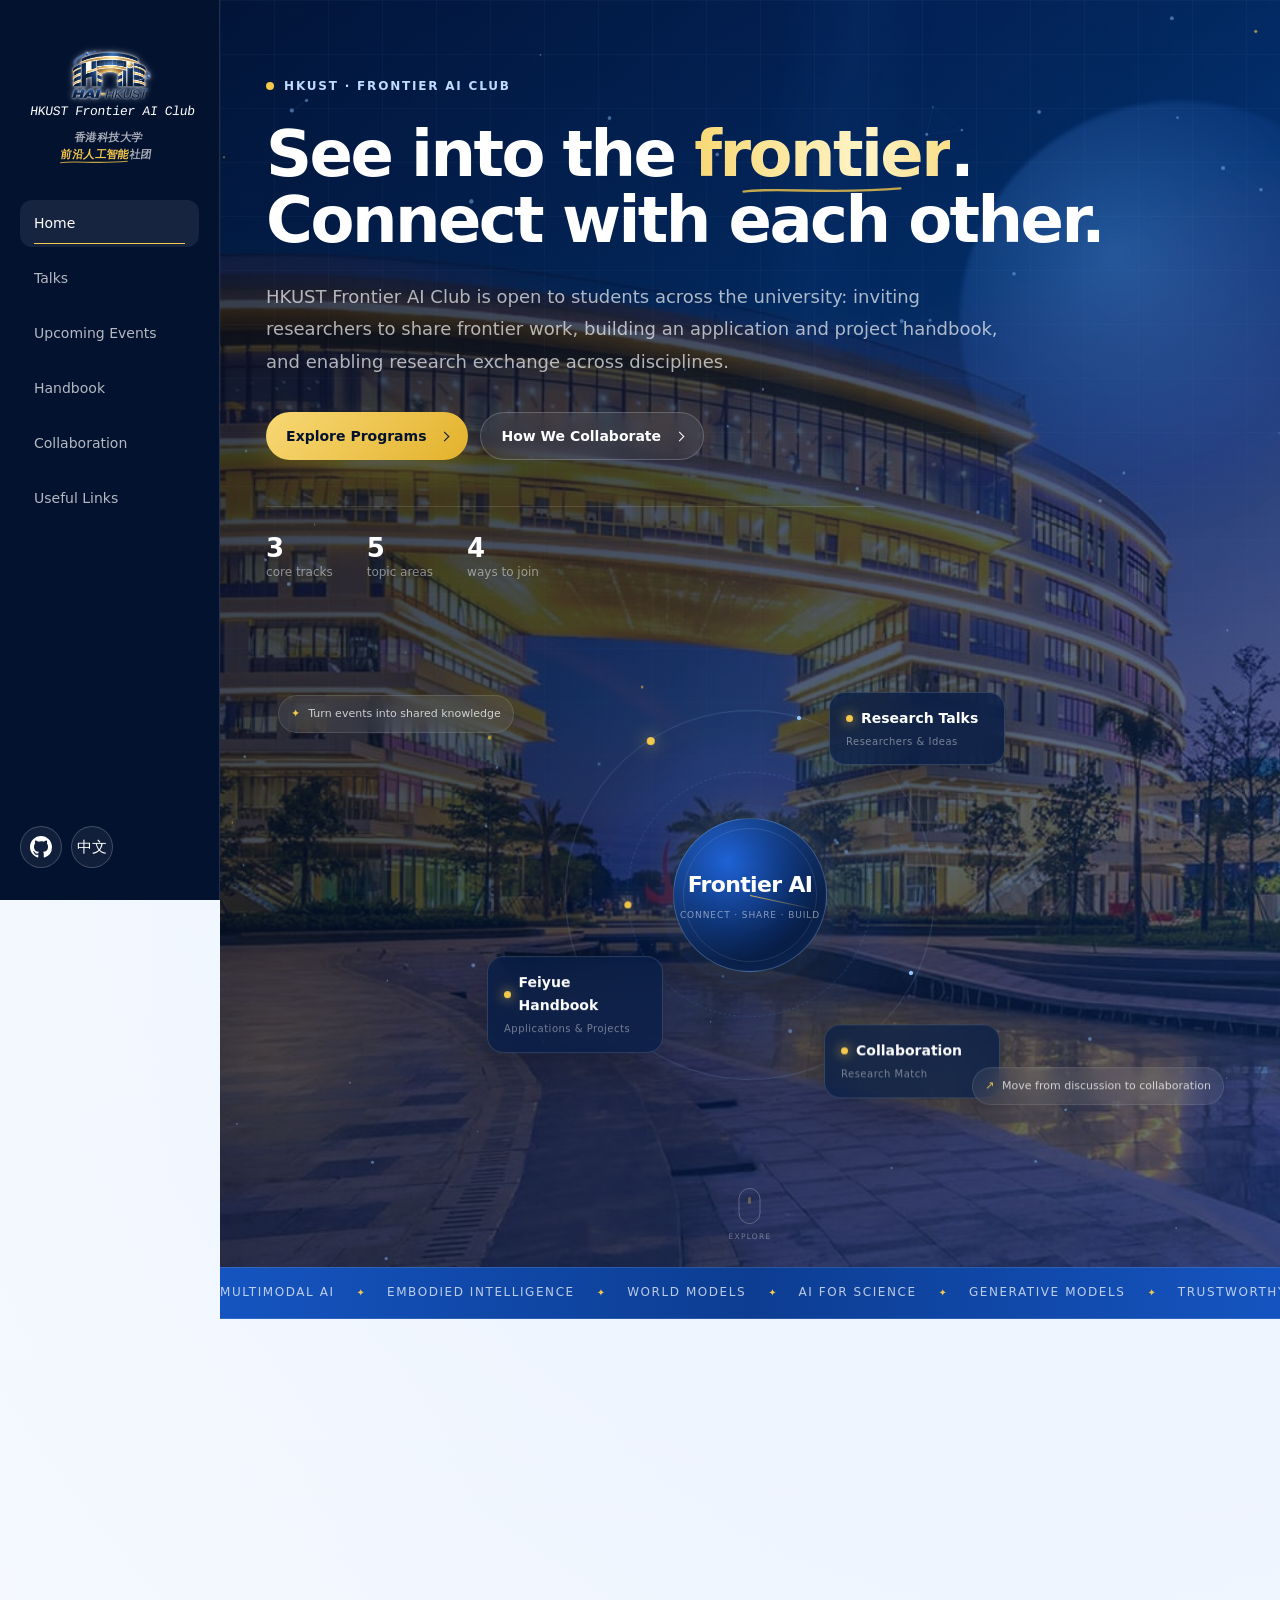
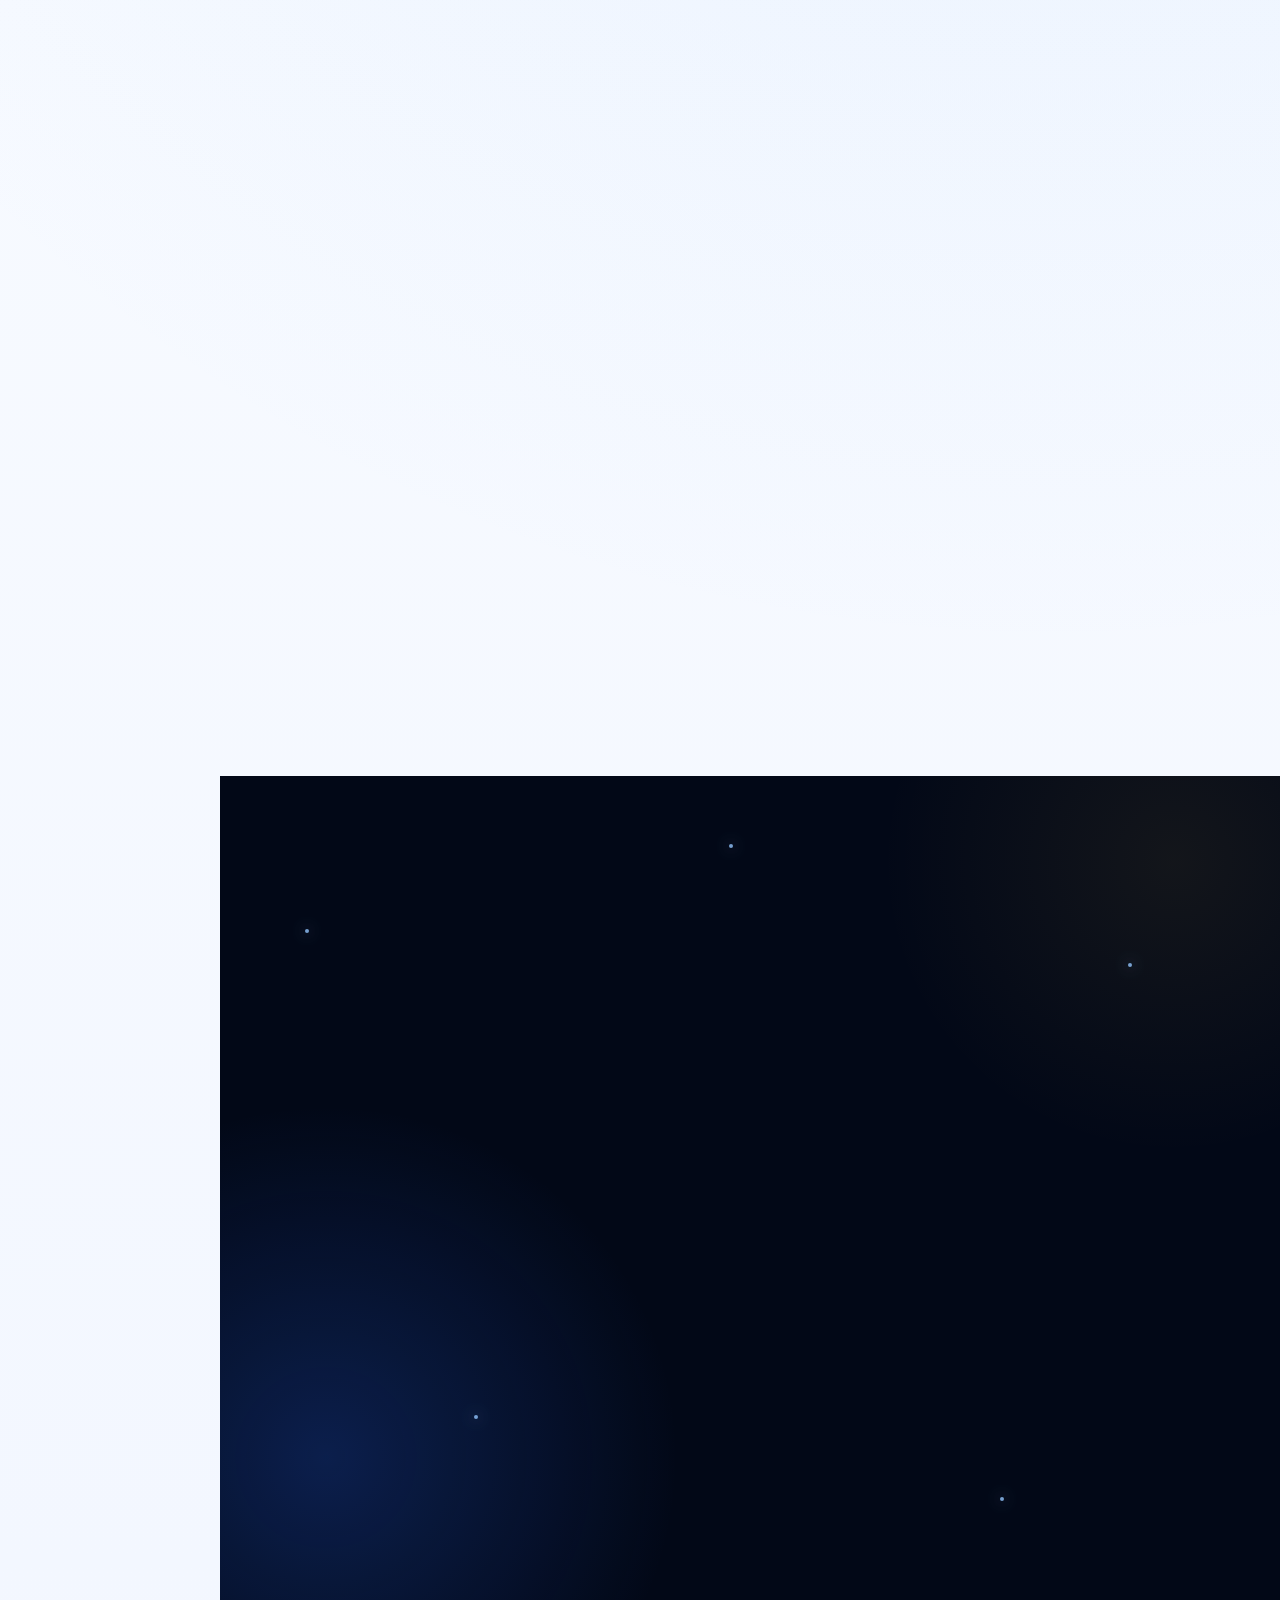
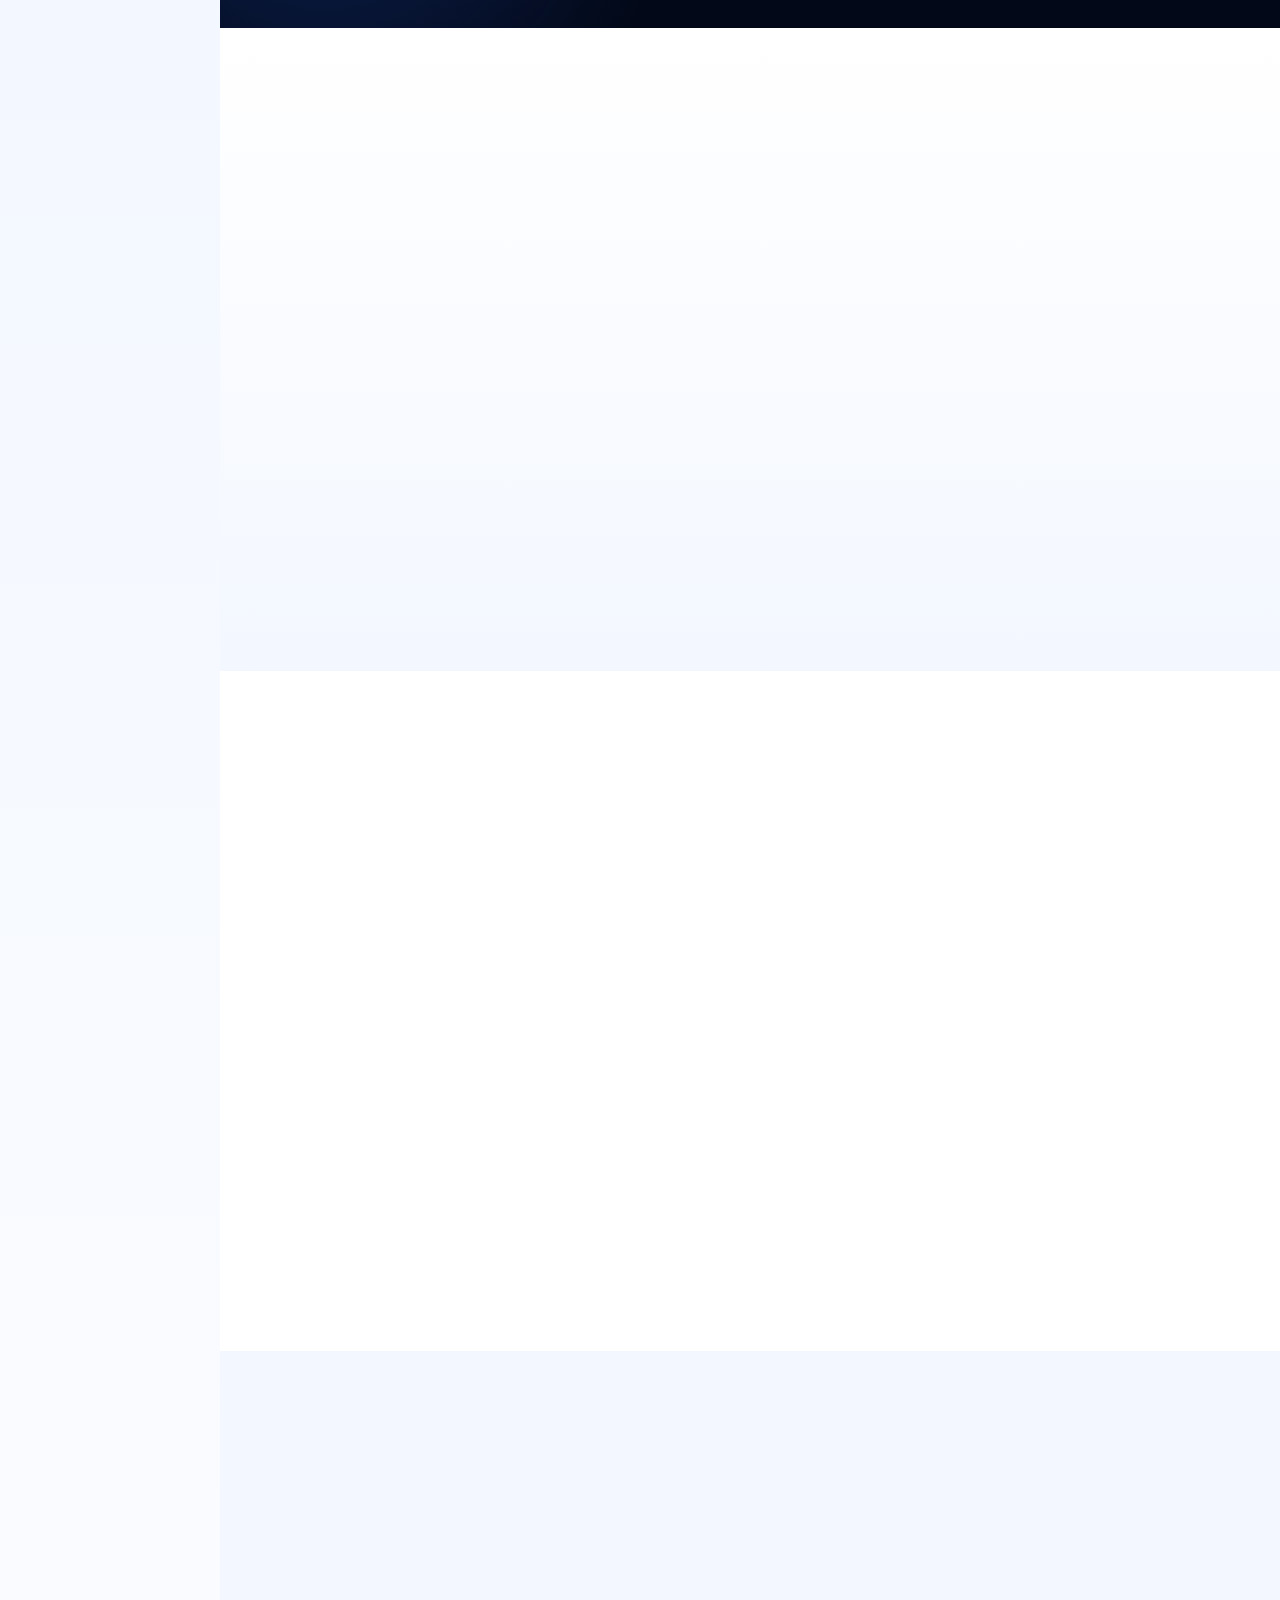
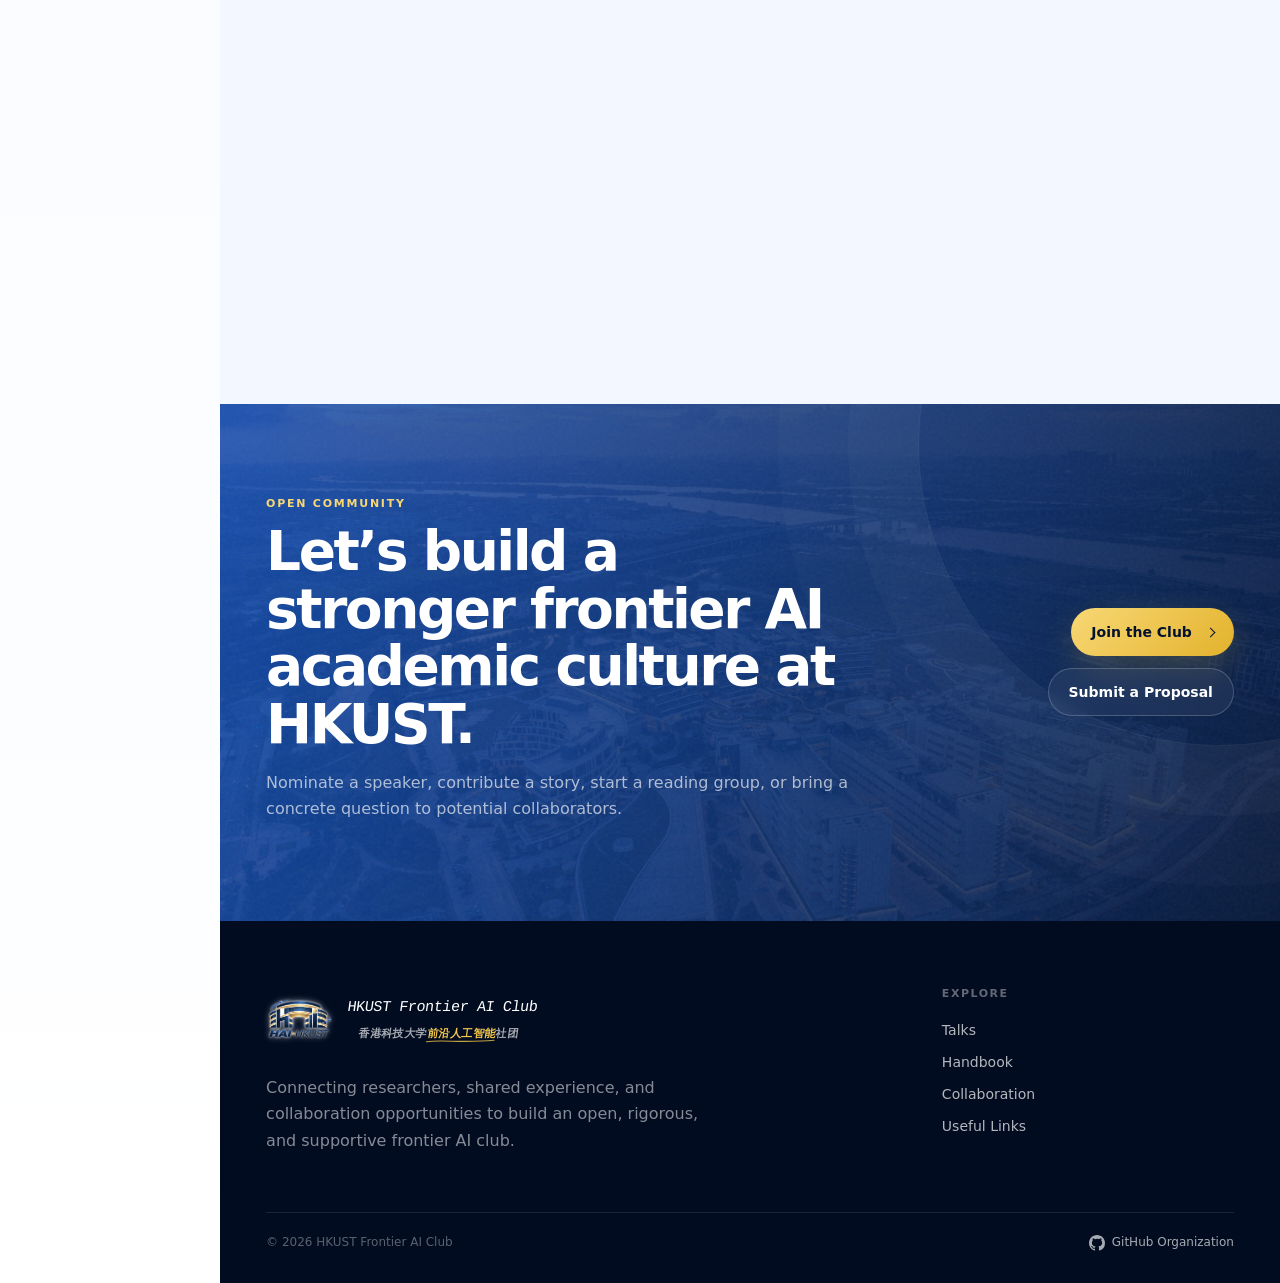
==== index.html @ 73bd7631 "fix: compensate for transparent padding beneath the sidebar logo" ====
<!doctype html>
<html lang="en">
<head>
  <meta charset="utf-8">
  <meta name="viewport" content="width=device-width,initial-scale=1">
  <meta name="description" content="HKUST Frontier AI Club — frontier research talks, the Feiyue handbook, and research collaboration.">
  <meta name="theme-color" content="#041536">
  <meta name="referrer" content="strict-origin-when-cross-origin">
  <meta http-equiv="Content-Security-Policy" content="default-src 'self'; base-uri 'self'; object-src 'none'; form-action 'none'; script-src 'self'; style-src 'self'; img-src 'self' data:; font-src 'self'; connect-src 'self'; frame-src 'self' https://drive.google.com https://docs.google.com">
  <title>HKUST Frontier AI Club</title>
  <link rel="icon" href="assets/favicon/favicon.ico?v=20261019-logo-v2" sizes="any">
  <link rel="icon" href="assets/favicon/favicon.svg?v=20261019-logo-v2" type="image/svg+xml">
  <link rel="icon" href="assets/favicon/favicon-96x96.png?v=20261019-logo-v2" type="image/png" sizes="96x96">
  <link rel="apple-touch-icon" href="assets/favicon/apple-touch-icon.png?v=20261019-logo-v2">
  <link rel="manifest" href="assets/favicon/site.webmanifest?v=20261019-logo-v2">
  <link rel="stylesheet" href="styles.css?v=20261023-logo-spacing">
</head>
<body class="page-home">
<div class="scroll-progress" aria-hidden="true"><span></span></div>
<div class="cursor-glow" aria-hidden="true"></div>
<div data-site-header></div>
<main>
  <section class="hero" id="top">
    <canvas id="networkCanvas" class="network-canvas" aria-hidden="true"></canvas>
    <div class="hero-grid" aria-hidden="true"></div>
    <div class="hero-orb orb-one" data-parallax="-0.025"></div>
    <div class="hero-orb orb-two" data-parallax="0.035"></div>
    <div class="hero-inner">
      <div class="hero-copy reveal reveal-left">
        <div class="eyebrow"><span class="eyebrow-pulse"></span><span data-i18n="homeEyebrow"></span></div>
        <h1><span data-i18n="homeTitle1"></span><span class="accent text-shimmer" data-i18n="homeTitleAccent"></span><span data-i18n="homeTitle2"></span></h1>
        <p class="hero-lead" data-i18n="homeLead"></p>
        <div class="hero-actions">
          <a class="btn btn-primary magnetic" href="#mission"><span data-i18n="explorePrograms"></span><span class="link-chevron" aria-hidden="true"></span></a>
          <a class="btn btn-ghost magnetic" href="collaboration.html"><span data-i18n="meetCommunity"></span><span class="link-chevron" aria-hidden="true"></span></a>
        </div>
        <div class="hero-facts" aria-label="Community overview">
          <div><strong data-counter="3">0</strong><span data-i18n="heroFact1"></span></div>
          <div><strong data-counter="6">0</strong><span data-i18n="heroFact2"></span></div>
          <div><strong data-counter="4">0</strong><span data-i18n="heroFact3"></span></div>
        </div>
      </div>

      <div class="orbit-stage reveal reveal-right" data-tilt data-tilt-max="4">
        <div class="orbit-board" aria-hidden="true" data-parallax="0.02">
          <div class="orbit-halo halo-one"></div>
          <div class="orbit-halo halo-two"></div>
          <div class="orbit-ring ring-one"></div>
          <div class="orbit-ring ring-two"></div>
          <div class="orbit-core">
            <div class="core-radar"></div>
            <div><span data-i18n="orbitCore"></span><small data-i18n="orbitCoreSub"></small></div>
          </div>
          <div class="orbit-node node-a"><strong><i class="node-dot"></i><span data-i18n="orbitTalks"></span></strong><span data-i18n="orbitTalksSub"></span></div>
          <div class="orbit-node node-b"><strong><i class="node-dot"></i><span data-i18n="orbitGuide"></span></strong><span data-i18n="orbitGuideSub"></span></div>
          <div class="orbit-node node-c"><strong><i class="node-dot"></i><span data-i18n="orbitCollab"></span></strong><span data-i18n="orbitCollabSub"></span></div>
          <div class="data-spark spark-a"></div><div class="data-spark spark-b"></div><div class="data-spark spark-c"></div>
        </div>
        <div class="floating-note note-a"><span class="note-icon">✦</span><span data-i18n="floatNote1"></span></div>
        <div class="floating-note note-b"><span class="note-icon">↗</span><span data-i18n="floatNote2"></span></div>
      </div>
    </div>
    <a class="scroll-cue" href="#mission" aria-label="Scroll to content"><span></span><small data-i18n="scrollExplore"></small></a>
  </section>

  <section class="topic-marquee" aria-label="AI topics">
    <div class="marquee-track">
      <span>Multimodal AI</span><i>✦</i><span>Embodied Intelligence</span><i>✦</i><span>World Models</span><i>✦</i><span>AI for Science</span><i>✦</i><span>Generative Models</span><i>✦</i><span>Trustworthy AI</span><i>✦</i>
      <span>Multimodal AI</span><i>✦</i><span>Embodied Intelligence</span><i>✦</i><span>World Models</span><i>✦</i><span>AI for Science</span><i>✦</i><span>Generative Models</span><i>✦</i><span>Trustworthy AI</span><i>✦</i>
    </div>
  </section>

  <section class="section" id="mission">
    <div class="container">
      <div class="section-heading reveal"><div class="kicker" data-i18n="missionKicker"></div><div><h2 data-i18n="missionTitle"></h2><p data-i18n="missionDesc"></p></div></div>
      <div class="pillars stagger-group">
        <article class="pillar-card reveal interactive-card" data-tilt>
          <div class="card-glow"></div><div class="pillar-number">01</div>
          <div class="pillar-icon"><svg viewBox="0 0 24 24" fill="none" stroke="currentColor" stroke-width="1.7"><path d="M4 18V7.5A2.5 2.5 0 0 1 6.5 5h11A2.5 2.5 0 0 1 20 7.5v7A2.5 2.5 0 0 1 17.5 17H9l-5 3Z"/><path d="M8 9h8M8 13h5"/></svg></div>
          <h3 data-i18n="p1Title"></h3><p data-i18n="p1Desc"></p><a class="text-link" href="talks.html"><span data-i18n="p1Link"></span><span class="link-chevron" aria-hidden="true"></span></a>
        </article>
        <article class="pillar-card reveal interactive-card" data-tilt>
          <div class="card-glow"></div><div class="pillar-number">02</div>
          <div class="pillar-icon gold-icon"><svg viewBox="0 0 24 24" fill="none" stroke="currentColor" stroke-width="1.7"><path d="M5 4.5h10.5A2.5 2.5 0 0 1 18 7v12.5H7.5A2.5 2.5 0 0 1 5 17Z"/><path d="M18 8h1a1 1 0 0 1 1 1v10.5H8M8 9h7M8 13h5"/></svg></div>
          <h3 data-i18n="p2Title"></h3><p data-i18n="p2Desc"></p><a class="text-link" href="handbook.html"><span data-i18n="p2Link"></span><span class="link-chevron" aria-hidden="true"></span></a>
        </article>
        <article class="pillar-card reveal interactive-card" data-tilt>
          <div class="card-glow"></div><div class="pillar-number">03</div>
          <div class="pillar-icon"><svg viewBox="0 0 24 24" fill="none" stroke="currentColor" stroke-width="1.7"><circle cx="7" cy="8" r="3"/><circle cx="17" cy="8" r="3"/><path d="M2.5 19c.6-4 2.1-6 4.5-6s3.9 2 4.5 6M12.5 19c.6-4 2.1-6 4.5-6s3.9 2 4.5 6M10 7h4"/></svg></div>
          <h3 data-i18n="p3Title"></h3><p data-i18n="p3Desc"></p><a class="text-link" href="collaboration.html"><span data-i18n="p3Link"></span><span class="link-chevron" aria-hidden="true"></span></a>
        </article>
      </div>
    </div>
  </section>

  <section class="section stat-section">
    <div class="container">
      <div class="stat-panel reveal">
        <div class="stat-intro"><div class="kicker" data-i18n="glanceKicker"></div><h2 data-i18n="glanceTitle"></h2><p data-i18n="glanceDesc"></p></div>
        <div class="stat-grid">
          <div class="stat-item"><strong data-counter="3">0</strong><span data-i18n="stat1"></span></div>
          <div class="stat-item"><strong data-counter="4">0</strong><span data-i18n="stat2"></span></div>
          <div class="stat-item"><strong data-counter="6">0</strong><span data-i18n="stat3"></span></div>
          <div class="stat-item"><strong data-counter="12">0</strong><span data-i18n="stat4"></span></div>
        </div>
      </div>
    </div>
  </section>

  <section class="section dark-section constellation-section">
    <div class="constellation" aria-hidden="true"><i></i><i></i><i></i><i></i><i></i></div>
    <div class="container">
      <div class="section-heading reveal"><div class="kicker" data-i18n="systemKicker"></div><div><h2 data-i18n="systemTitle"></h2><p data-i18n="systemDesc"></p></div></div>
      <div class="program-grid stagger-group">
        <article class="program-card reveal interactive-card"><span class="program-arrow">↗</span><div class="program-meta" data-i18n="prog1Meta"></div><h3 data-i18n="prog1Title"></h3><p data-i18n="prog1Desc"></p><div class="tag-list"><span class="tag" data-i18n="tagKeynote"></span><span class="tag">Q&amp;A</span><span class="tag" data-i18n="tagStory"></span></div></article>
        <article class="program-card reveal interactive-card"><span class="program-arrow">↗</span><div class="program-meta" data-i18n="prog2Meta"></div><h3 data-i18n="prog2Title"></h3><p data-i18n="prog2Desc"></p><div class="tag-list"><span class="tag" data-i18n="tagPaper"></span><span class="tag" data-i18n="tagWorkshop"></span></div></article>
        <article class="program-card reveal interactive-card"><span class="program-arrow">↗</span><div class="program-meta" data-i18n="prog3Meta"></div><h3 data-i18n="prog3Title"></h3><p data-i18n="prog3Desc"></p><div class="tag-list"><span class="tag" data-i18n="tagApplications"></span><span class="tag" data-i18n="tagProjects"></span></div></article>
        <article class="program-card reveal interactive-card"><span class="program-arrow">↗</span><div class="program-meta" data-i18n="prog4Meta"></div><h3 data-i18n="prog4Title"></h3><p data-i18n="prog4Desc"></p><div class="tag-list"><span class="tag">Idea Board</span><span class="tag">Sprint</span><span class="tag">Demo</span></div></article>
      </div>
    </div>
  </section>

  <section class="section roadmap-section">
    <div class="container">
      <div class="section-heading reveal"><div class="kicker" data-i18n="roadmapKicker"></div><div><h2 data-i18n="roadmapTitle"></h2><p data-i18n="roadmapDesc"></p></div></div>
      <div class="roadmap reveal">
        <div class="roadmap-line"><span></span></div>
        <article class="roadmap-step"><b>Q1</b><div class="roadmap-dot"></div><h3 data-i18n="road1Title"></h3><p data-i18n="road1Desc"></p></article>
        <article class="roadmap-step"><b>Q2</b><div class="roadmap-dot"></div><h3 data-i18n="road2Title"></h3><p data-i18n="road2Desc"></p></article>
        <article class="roadmap-step"><b>Q3</b><div class="roadmap-dot"></div><h3 data-i18n="road3Title"></h3><p data-i18n="road3Desc"></p></article>
        <article class="roadmap-step"><b>Q4</b><div class="roadmap-dot"></div><h3 data-i18n="road4Title"></h3><p data-i18n="road4Desc"></p></article>
      </div>
    </div>
  </section>

  <section class="section audience-section">
    <div class="container">
      <div class="section-heading reveal"><div class="kicker" data-i18n="audienceKicker"></div><div><h2 data-i18n="audienceTitle"></h2><p data-i18n="audienceDesc"></p></div></div>
      <div class="audience-grid stagger-group">
        <article class="audience-card reveal"><span>01</span><h3 data-i18n="aud1Title"></h3><p data-i18n="aud1Desc"></p><a href="talks.html" data-i18n="aud1Link"></a></article>
        <article class="audience-card reveal"><span>02</span><h3 data-i18n="aud2Title"></h3><p data-i18n="aud2Desc"></p><a href="handbook.html" data-i18n="aud2Link"></a></article>
        <article class="audience-card reveal"><span>03</span><h3 data-i18n="aud3Title"></h3><p data-i18n="aud3Desc"></p><a href="collaboration.html" data-i18n="aud3Link"></a></article>
      </div>
    </div>
  </section>

  <section class="section faq-section">
    <div class="container narrow-container">
      <div class="section-heading reveal"><div class="kicker" data-i18n="faqKicker"></div><div><h2 data-i18n="faqTitle"></h2><p data-i18n="faqDesc"></p></div></div>
      <div class="accordion reveal">
        <article class="accordion-item"><button type="button" aria-controls="faq-panel-1"><span data-i18n="faq1Q"></span><i></i></button><div class="accordion-panel" id="faq-panel-1" aria-hidden="true"><p data-i18n="faq1A"></p></div></article>
        <article class="accordion-item"><button type="button" aria-controls="faq-panel-2"><span data-i18n="faq2Q"></span><i></i></button><div class="accordion-panel" id="faq-panel-2" aria-hidden="true"><p data-i18n="faq2A"></p></div></article>
        <article class="accordion-item"><button type="button" aria-controls="faq-panel-3"><span data-i18n="faq3Q"></span><i></i></button><div class="accordion-panel" id="faq-panel-3" aria-hidden="true"><p data-i18n="faq3A"></p></div></article>
        <article class="accordion-item"><button type="button" aria-controls="faq-panel-4"><span data-i18n="faq4Q"></span><i></i></button><div class="accordion-panel" id="faq-panel-4" aria-hidden="true"><p data-i18n="faq4A"></p></div></article>
      </div>
    </div>
  </section>

  <section class="cta-band"><div class="cta-noise" aria-hidden="true"></div><div class="container cta-band-inner"><div><div class="kicker light" data-i18n="ctaKicker"></div><h2 data-i18n="ctaTitle"></h2><p data-i18n="ctaDesc"></p></div><div class="cta-actions"><a class="btn btn-primary magnetic" href="#"><span data-i18n="ctaJoin"></span><span class="link-chevron" aria-hidden="true"></span></a><a class="btn btn-ghost magnetic" href="collaboration.html"><span data-i18n="ctaPropose"></span></a></div></div></section>
</main>
<button class="back-to-top" aria-label="Back to top">↑</button>
<div data-site-footer></div>
<script type="module" src="js/site.js?v=20261023-brand-accent"></script>
</body>
</html>
---- styles.css ----
:root {
  --navy-1000:#020817;
  --navy-950:#03122f;
  --navy-900:#061a40;
  --navy-850:#082353;
  --navy-800:#0a2a63;
  --blue-750:#1247a1;
  --blue-700:#1554c0;
  --blue-600:#2563eb;
  --blue-500:#3b82f6;
  --blue-400:#60a5fa;
  --blue-300:#93c5fd;
  --blue-200:#bfdbfe;
  --blue-100:#dbeafe;
  --blue-050:#f3f7ff;
  --gold-700:#a97708;
  --gold-600:#c99513;
  --gold-500:#e3b22c;
  --gold-400:#f4c84b;
  --gold-300:#f8d875;
  --gold-200:#f9e8aa;
  --ink:#0c1830;
  --muted:#61708d;
  --line:rgba(14,53,115,.14);
  --line-strong:rgba(14,53,115,.22);
  --white:#fff;
  --shadow:0 24px 70px rgba(7,35,88,.12);
  --shadow-lg:0 40px 100px rgba(4,28,75,.18);
  --radius-xl:34px;
  --radius-lg:28px;
  --radius-md:20px;
  --radius-sm:12px;
  --section-space:56px;
  --section-heading-space:32px;
  --section-tight-space:32px;
  --max:1760px;
  --gutter:clamp(20px,3.6vw,72px);
  --ease:cubic-bezier(.22,1,.36,1);
}

*{box-sizing:border-box}
html{scroll-behavior:smooth}
body{
  margin:0;
  color:var(--ink);
  background:
    radial-gradient(circle at 82% 12%,rgba(96,165,250,.12),transparent 28%),
    linear-gradient(180deg,#fbfdff 0%,var(--blue-050) 52%,#fff 100%);
  font-family:Inter,ui-sans-serif,system-ui,-apple-system,BlinkMacSystemFont,"Segoe UI","PingFang SC","Hiragino Sans GB","Microsoft YaHei",Arial,sans-serif;
  line-height:1.65;
  -webkit-font-smoothing:antialiased;
  overflow-x:hidden;
}
body.menu-open{overflow:hidden}
a{color:inherit;text-decoration:none}
button{font:inherit}
img,svg{max-width:100%}
::selection{background:var(--gold-200);color:var(--navy-950)}

.scroll-progress{position:fixed;inset:0 0 auto;z-index:120;height:3px;pointer-events:none;background:transparent}
.scroll-progress span{display:block;width:0;height:100%;background:linear-gradient(90deg,var(--gold-400),var(--blue-400));box-shadow:0 0 16px rgba(244,200,75,.55)}
.cursor-glow{position:fixed;z-index:4;width:420px;height:420px;border-radius:50%;pointer-events:none;transform:translate(-50%,-50%);background:radial-gradient(circle,rgba(59,130,246,.08),rgba(59,130,246,0) 66%);opacity:0;transition:opacity .3s ease;mix-blend-mode:multiply}
body:hover .cursor-glow{opacity:1}

.container,.hero-inner,.page-hero-inner,.nav-wrap,.talk-room,.cta-band-inner{
  width:min(var(--max),calc(100% - 2 * var(--gutter)));
  margin-inline:auto;
}
.narrow-container{max-width:900px}
.section{padding:var(--section-space) 0;position:relative}
.section-tight{padding:var(--section-tight-space) 0 var(--section-space)}

.site-header{
  position:fixed;top:0;left:0;right:0;z-index:100;
  border-bottom:1px solid rgba(255,255,255,.08);
  background:rgba(3,18,47,.76);
  backdrop-filter:blur(20px) saturate(150%);
  transition:background .35s ease,box-shadow .35s ease,transform .35s ease;
}
.site-header.scrolled{background:rgba(3,18,47,.94);box-shadow:0 14px 36px rgba(1,11,32,.22)}
.site-header.header-hidden{transform:translateY(-100%)}
.nav-wrap{height:76px;display:flex;align-items:center;justify-content:space-between;gap:28px}
.brand{display:inline-flex;align-items:center;gap:12px;color:#fff;font-weight:760;letter-spacing:-.02em;white-space:nowrap;min-width:0}
.brand-mark{display:block;width:66px;height:66px;flex-shrink:0;object-fit:contain;filter:drop-shadow(0 0 1px rgba(255,255,255,.95)) drop-shadow(0 0 3px rgba(255,255,255,.45))}
.brand-name{font-size:14px;line-height:1.12}.brand-name small{display:block;color:rgba(255,255,255,.56);font-size:9px;font-weight:550;letter-spacing:.08em;text-transform:none;line-height:1.25;margin-top:3px}
.nav-links{display:flex;align-items:center;gap:4px}
.nav-links a,.resource-shortcuts a{color:rgba(255,255,255,.7);padding:9px 12px;border-radius:999px;font-size:14px;transition:.24s ease;position:relative}
.nav-links a::after,.resource-shortcuts a::after{content:"";position:absolute;left:50%;right:50%;bottom:3px;height:1px;background:var(--gold-400);transition:.25s var(--ease)}
.nav-links a:hover,.nav-links a.active,.resource-shortcuts a:hover,.resource-shortcuts a:focus-visible{color:#fff;background:rgba(255,255,255,.075)}
.nav-links a:hover::after,.nav-links a.active::after,.resource-shortcuts a:hover::after,.resource-shortcuts a:focus-visible::after{left:14px;right:14px}
.nav-links .nav-github-mobile{display:none;align-items:center;gap:8px}
.nav-actions{display:flex;align-items:center;gap:9px}
.nav-github svg{width:22px;height:22px;flex:none}
.nav-github-mobile svg{width:17px;height:17px;flex:none}
.nav-github,.lang-toggle,.menu-toggle{color:#fff;border:1px solid rgba(255,255,255,.2);border-radius:999px;background:rgba(255,255,255,.06);padding:8px 12px;cursor:pointer;transition:.22s ease}
.nav-github:hover,.lang-toggle:hover,.menu-toggle:hover{background:rgba(255,255,255,.13);border-color:rgba(255,255,255,.34)}
.nav-github,.lang-toggle{display:inline-flex;align-items:center;justify-content:center;width:42px;height:42px;padding:0}
.menu-toggle{display:none;width:42px;height:42px;padding:0;position:relative}
.menu-toggle span,.menu-toggle::before,.menu-toggle::after{content:"";position:absolute;left:11px;width:18px;height:1.5px;background:#fff;transition:.25s ease}
.menu-toggle::before{top:14px}.menu-toggle span{top:20px}.menu-toggle::after{top:26px}
.menu-toggle.active::before{top:20px;transform:rotate(45deg)}.menu-toggle.active span{opacity:0}.menu-toggle.active::after{top:20px;transform:rotate(-45deg)}

.hero{min-height:100svh;position:relative;overflow:hidden;color:#fff;background:linear-gradient(135deg,var(--navy-1000) 0%,var(--navy-950) 44%,#082d6d 100%)}
.hero::before{content:"";position:absolute;inset:0;z-index:0;background:linear-gradient(135deg,rgba(2,8,23,.82) 0%,rgba(3,18,47,.72) 44%,rgba(8,45,109,.58) 100%),url("assets/images/hero-bg.jpg") center/cover no-repeat}
.network-canvas{position:absolute;inset:0;width:100%;height:100%;opacity:.85}
.hero-grid,.page-hero-grid{position:absolute;inset:0;background-image:linear-gradient(rgba(147,197,253,.055) 1px,transparent 1px),linear-gradient(90deg,rgba(147,197,253,.055) 1px,transparent 1px);background-size:54px 54px;mask-image:linear-gradient(to bottom,rgba(0,0,0,.8),transparent 92%)}
.hero-grid::after,.page-hero-grid::after{content:"";position:absolute;inset:0;background:linear-gradient(100deg,transparent 44%,rgba(59,130,246,.08) 50%,transparent 56%);animation:gridSweep 10s linear infinite}
.hero-orb,.page-orb{position:absolute;border-radius:50%;filter:blur(2px);pointer-events:none}
.orb-one{width:440px;height:440px;right:-120px;top:8%;background:radial-gradient(circle at 35% 35%,rgba(96,165,250,.34),rgba(37,99,235,.08) 55%,transparent 72%)}
.orb-two{width:300px;height:300px;left:-100px;bottom:5%;background:radial-gradient(circle,rgba(244,200,75,.13),transparent 68%)}
.hero-inner{min-height:100svh;padding:138px 0 92px;display:grid;grid-template-columns:1.02fr .98fr;align-items:center;gap:50px;position:relative;z-index:3}
.eyebrow{display:inline-flex;align-items:center;gap:10px;color:var(--blue-200);font-size:12px;line-height:1.4;letter-spacing:.15em;text-transform:uppercase;font-weight:780}
.eyebrow-pulse{width:8px;height:8px;border-radius:50%;background:var(--gold-400);box-shadow:0 0 0 0 rgba(244,200,75,.5);animation:eyebrowPulse 2s infinite}
.hero h1{font-size:clamp(42px,5vw,68px);line-height:1.02;letter-spacing:-.04em;margin:24px 0 28px;max-width:none}
.hero h1 span{display:inline}
.hero h1 .accent{color:var(--gold-400);position:relative;white-space:nowrap}
.hero h1 .accent::after,.brand-accent::after{content:"";position:absolute;left:0;right:0;bottom:-3px;height:8px;background:url("data:image/svg+xml,%3Csvg xmlns='http://www.w3.org/2000/svg' viewBox='0 0 200 10'%3E%3Cpath d='M2 7C45 1 110 11 198 3' fill='none' stroke='%23f4c84b' stroke-width='3' stroke-linecap='round'/%3E%3C/svg%3E") center/100% 100% no-repeat;opacity:.8}
.text-shimmer{background:linear-gradient(90deg,var(--gold-300),#fff4c6,var(--gold-400),var(--gold-300));background-size:200% auto;color:transparent!important;background-clip:text;-webkit-background-clip:text;animation:textShimmer 5s linear infinite}
.hero-lead{font-size:18px;line-height:1.8;color:rgba(255,255,255,.67);max-width:46rem;margin:0}
.hero-actions,.page-hero-actions{display:flex;flex-wrap:wrap;gap:12px;margin-top:34px}
.btn{display:inline-flex;align-items:center;justify-content:center;gap:12px;min-height:48px;padding:11px 20px;border-radius:999px;font-size:14px;font-weight:760;transition:transform .25s var(--ease),box-shadow .25s ease,background .25s ease,border-color .25s ease;position:relative;overflow:hidden}
.btn::before{content:"";position:absolute;inset:0;transform:translateX(-110%);background:linear-gradient(90deg,transparent,rgba(255,255,255,.28),transparent);transition:transform .65s ease}
.btn:hover::before{transform:translateX(110%)}
.btn:hover{transform:translateY(-2px)}
.btn-primary{color:var(--navy-950);background:linear-gradient(135deg,var(--gold-300),var(--gold-500));box-shadow:0 12px 32px rgba(227,178,44,.2)}
.btn-primary:hover{box-shadow:0 17px 40px rgba(227,178,44,.32)}
.btn-ghost{color:#fff;border:1px solid rgba(255,255,255,.2);background:rgba(255,255,255,.055);backdrop-filter:blur(8px)}
.btn-ghost:hover{background:rgba(255,255,255,.11);border-color:rgba(255,255,255,.34)}
.hero-facts{display:flex;gap:34px;margin-top:46px;padding-top:28px;border-top:1px solid rgba(255,255,255,.12);max-width:610px}
.hero-facts>div{display:grid;gap:2px}
.hero-facts strong{font-size:26px;line-height:1;color:#fff;font-weight:820}
.hero-facts span{font-size:12px;color:rgba(255,255,255,.48)}

.orbit-stage{min-height:560px;position:relative;display:grid;place-items:center;transform-style:preserve-3d}
.orbit-board{width:510px;height:510px;position:relative;display:grid;place-items:center;transform-style:preserve-3d}
.orbit-halo{position:absolute;border-radius:50%;filter:blur(20px)}
.halo-one{width:330px;height:330px;background:rgba(37,99,235,.14);animation:breathe 5s ease-in-out infinite}
.halo-two{width:170px;height:170px;background:rgba(244,200,75,.12);animation:breathe 4s 1s ease-in-out infinite reverse}
.orbit-ring{position:absolute;border-radius:50%;border:1px solid rgba(147,197,253,.18)}
.ring-one{width:370px;height:370px;animation:spinSlow 22s linear infinite}
.ring-one::before,.ring-one::after,.ring-two::before{content:"";position:absolute;border-radius:50%;background:var(--gold-400);box-shadow:0 0 16px rgba(244,200,75,.8)}
.ring-one::before{width:8px;height:8px;top:30px;left:75px}.ring-one::after{width:5px;height:5px;bottom:28px;right:78px}
.ring-two{width:245px;height:245px;border-style:dashed;border-color:rgba(96,165,250,.22);animation:spinSlow 16s linear infinite reverse}
.ring-two::before{width:7px;height:7px;left:-4px;top:50%}
.orbit-core{width:154px;height:154px;border-radius:50%;display:grid;place-items:center;text-align:center;position:relative;background:radial-gradient(circle at 35% 28%,#1f63d6,var(--navy-900) 68%);border:1px solid rgba(147,197,253,.34);box-shadow:0 0 0 14px rgba(37,99,235,.06),0 32px 70px rgba(0,0,0,.34),inset 0 0 40px rgba(96,165,250,.13);z-index:3}
.orbit-core span{display:block;font-size:22px;font-weight:820;letter-spacing:-.03em}.orbit-core small{display:block;margin-top:5px;color:rgba(255,255,255,.5);font-size:9px;letter-spacing:.1em;text-transform:uppercase}
.core-radar{position:absolute;inset:9px;border:1px solid rgba(255,255,255,.1);border-radius:50%;overflow:hidden}
.core-radar::after{content:"";position:absolute;left:50%;top:50%;width:50%;height:1px;transform-origin:left;background:linear-gradient(90deg,rgba(244,200,75,.8),transparent);animation:radar 4s linear infinite}
.orbit-node{position:absolute;z-index:4;width:176px;padding:14px 16px;border:1px solid rgba(255,255,255,.14);border-radius:16px;background:rgba(7,30,72,.76);box-shadow:0 16px 40px rgba(0,0,0,.2);backdrop-filter:blur(14px);animation:floatNode 5s ease-in-out infinite}
.orbit-node strong{display:flex;align-items:center;gap:8px;color:#fff;font-size:14px}.orbit-node>span{display:block;margin-top:4px;color:rgba(255,255,255,.43);font-size:10px;letter-spacing:.05em}.node-dot{width:7px;height:7px;border-radius:50%;background:var(--gold-400);box-shadow:0 0 12px var(--gold-400)}
.node-a{top:52px;right:0}.node-b{left:-8px;bottom:90px;animation-delay:-1.4s}.node-c{right:5px;bottom:42px;animation-delay:-2.7s}
.data-spark{position:absolute;width:4px;height:4px;border-radius:50%;background:var(--blue-300);box-shadow:0 0 12px var(--blue-300)}
.spark-a{top:24%;left:20%;animation:spark 2.8s infinite}.spark-b{top:65%;right:18%;animation:spark 3.5s .7s infinite}.spark-c{top:15%;right:40%;animation:spark 2.3s 1.2s infinite}
.floating-note{position:absolute;z-index:6;display:flex;align-items:center;gap:8px;padding:9px 12px;border-radius:999px;color:rgba(255,255,255,.75);font-size:11px;background:rgba(255,255,255,.07);border:1px solid rgba(255,255,255,.12);backdrop-filter:blur(10px);animation:floatNode 4.8s ease-in-out infinite}
.note-icon{color:var(--gold-400)}.note-a{left:12px;top:80px}.note-b{right:10px;bottom:60px;animation-delay:-2s}
.scroll-cue{position:absolute;z-index:5;left:50%;bottom:24px;transform:translateX(-50%);display:grid;justify-items:center;gap:7px;color:rgba(255,255,255,.38);font-size:9px;letter-spacing:.14em;text-transform:uppercase}
.scroll-cue span{width:22px;height:36px;border:1px solid rgba(255,255,255,.25);border-radius:999px;position:relative}.scroll-cue span::after{content:"";position:absolute;width:3px;height:7px;top:7px;left:50%;transform:translateX(-50%);border-radius:2px;background:var(--gold-400);animation:scrollDot 1.8s infinite}

.topic-marquee{overflow:hidden;color:#fff;background:linear-gradient(90deg,var(--blue-700),#0c3d92,var(--blue-700));border-top:1px solid rgba(255,255,255,.12);border-bottom:1px solid rgba(255,255,255,.12)}
.marquee-track{display:flex;width:max-content;align-items:center;gap:22px;padding:15px 0;animation:marquee 30s linear infinite}
.marquee-track span{font-size:12px;letter-spacing:.13em;text-transform:uppercase;color:rgba(255,255,255,.72)}.marquee-track i{color:var(--gold-400);font-style:normal;font-size:10px}

.section-heading{display:grid;grid-template-columns:170px 1fr;gap:40px;align-items:start;margin-bottom:var(--section-heading-space)}
.kicker{color:var(--blue-600);font-size:11px;font-weight:820;letter-spacing:.16em;text-transform:uppercase;padding-top:9px}.kicker.light{color:var(--gold-300)}
.section-heading h2{margin:0;font-size:clamp(36px,4.4vw,60px);line-height:1.08;letter-spacing:-.045em;max-width:none}.section-heading p{max-width:720px;margin:18px 0 0;color:var(--muted);font-size:16px}

.pillars{display:grid;grid-template-columns:repeat(3,1fr);gap:18px}
.pillar-card{min-height:460px;padding:30px;border:1px solid var(--line);border-radius:var(--radius-lg);background:rgba(255,255,255,.78);box-shadow:0 14px 48px rgba(8,49,116,.06);position:relative;overflow:hidden;transition:transform .35s var(--ease),box-shadow .35s ease,border-color .35s ease;transform-style:preserve-3d}
.pillar-card::after{content:"";position:absolute;width:210px;height:210px;right:-105px;top:-105px;border-radius:50%;background:rgba(37,99,235,.06);transition:.4s ease}
.pillar-card:hover{box-shadow:0 28px 70px rgba(8,49,116,.14);border-color:rgba(37,99,235,.27)}
.pillar-card:hover::after{transform:scale(1.25)}
.card-glow{position:absolute;width:180px;height:180px;border-radius:50%;filter:blur(50px);background:rgba(59,130,246,.12);opacity:0;left:var(--mx,50%);top:var(--my,50%);transform:translate(-50%,-50%);transition:opacity .3s ease;pointer-events:none}.pillar-card:hover .card-glow{opacity:1}
.pillar-number{color:var(--gold-600);font-weight:800;font-size:14px;letter-spacing:.12em}
.pillar-icon{margin:48px 0 30px;width:74px;height:74px;display:grid;place-items:center;border-radius:21px;color:#fff;background:linear-gradient(145deg,var(--blue-700),var(--navy-900));box-shadow:0 18px 32px rgba(21,84,192,.2);transition:transform .35s var(--ease)}
.pillar-card:hover .pillar-icon{transform:translateY(-5px) rotate(-3deg)}.pillar-icon.gold-icon{background:linear-gradient(145deg,var(--gold-400),var(--gold-700));box-shadow:0 18px 32px rgba(201,149,19,.2)}
.pillar-icon svg{width:32px;height:32px}.pillar-card h3{margin:0;font-size:25px;letter-spacing:-.025em}.pillar-card p{color:var(--muted);margin:12px 0 24px}.text-link{display:inline-flex;align-items:center;gap:8px;color:var(--blue-700);font-weight:760;font-size:14px}

.stat-section{padding-top:0}
.stat-panel{display:grid;grid-template-columns:1.1fr 1.4fr;gap:50px;padding:48px;border-radius:var(--radius-xl);color:#fff;background:linear-gradient(125deg,var(--navy-950),#0b347a);box-shadow:var(--shadow-lg);position:relative;overflow:hidden}
.stat-panel::before{content:"";position:absolute;right:-120px;top:-170px;width:420px;height:420px;border:1px solid rgba(255,255,255,.08);border-radius:50%;box-shadow:0 0 0 55px rgba(255,255,255,.025),0 0 0 110px rgba(255,255,255,.018)}
.stat-intro{position:relative;z-index:2}.stat-intro .kicker{color:var(--gold-400)}.stat-intro h2{margin:14px 0;font-size:36px;line-height:1.1;letter-spacing:-.04em}.stat-intro p{margin:0;color:rgba(255,255,255,.58)}
.stat-grid{display:grid;grid-template-columns:repeat(2,1fr);position:relative;z-index:2}.stat-item{padding:18px 24px;border-left:1px solid rgba(255,255,255,.11);display:grid;gap:8px}.stat-item:nth-child(n+3){border-top:1px solid rgba(255,255,255,.11)}.stat-item strong{font-size:52px;line-height:1;color:var(--gold-300);letter-spacing:-.06em}.stat-item span{font-size:13px;color:rgba(255,255,255,.55)}

.dark-section{color:#fff;background:var(--navy-1000);position:relative;overflow:hidden}.dark-section::before{content:"";position:absolute;inset:0;background:radial-gradient(circle at 10% 80%,rgba(37,99,235,.25),transparent 30%),radial-gradient(circle at 90% 10%,rgba(244,200,75,.07),transparent 24%)}.dark-section .container{position:relative;z-index:2}.dark-section .section-heading p{color:rgba(255,255,255,.58)}.dark-section .kicker{color:var(--gold-400)}
.constellation{position:absolute;inset:0;opacity:.8}.constellation i{position:absolute;width:4px;height:4px;border-radius:50%;background:var(--blue-300);box-shadow:0 0 16px var(--blue-300)}.constellation i:nth-child(1){left:8%;top:18%;animation:spark 3s infinite}.constellation i:nth-child(2){left:24%;top:75%;animation:spark 4s 1s infinite}.constellation i:nth-child(3){right:14%;top:22%;animation:spark 2.6s .6s infinite}.constellation i:nth-child(4){right:26%;bottom:15%;animation:spark 3.4s 1.6s infinite}.constellation i:nth-child(5){left:48%;top:8%;animation:spark 4.2s 2s infinite}
.program-grid{display:grid;grid-template-columns:repeat(12,1fr);gap:18px}.program-card{border:1px solid rgba(255,255,255,.13);background:rgba(255,255,255,.045);border-radius:24px;padding:30px;min-height:280px;position:relative;overflow:hidden;transition:.35s var(--ease)}.program-card::before{content:"";position:absolute;inset:-1px;background:linear-gradient(120deg,transparent 25%,rgba(96,165,250,.15),transparent 70%);transform:translateX(-100%);transition:.7s ease}.program-card:hover{transform:translateY(-7px);border-color:rgba(96,165,250,.28);background:rgba(255,255,255,.065)}.program-card:hover::before{transform:translateX(100%)}.program-card:nth-child(1),.program-card:nth-child(4){grid-column:span 7}.program-card:nth-child(2),.program-card:nth-child(3){grid-column:span 5}.program-meta{color:var(--gold-400);font-size:12px;letter-spacing:.13em;text-transform:uppercase;font-weight:800}.program-card h3{font-size:27px;margin:22px 0 10px;letter-spacing:-.025em;max-width:520px}.program-card p{color:rgba(255,255,255,.6);max-width:620px}.program-arrow{position:absolute;right:26px;top:24px;color:rgba(255,255,255,.25);font-size:22px;transition:.3s ease}.program-card:hover .program-arrow{color:var(--gold-400);transform:translate(3px,-3px)}
.tag-list{display:flex;flex-wrap:wrap;gap:8px;margin-top:24px}.tag{border:1px solid rgba(255,255,255,.15);background:rgba(255,255,255,.05);color:rgba(255,255,255,.75);border-radius:999px;padding:6px 10px;font-size:12px}.light-tags .tag{color:#244268;border-color:var(--line);background:var(--blue-050)}

.roadmap-section{background:linear-gradient(180deg,#fff,var(--blue-050))}.roadmap{display:grid;grid-template-columns:repeat(4,1fr);gap:24px;position:relative;padding-top:36px}.roadmap-line{position:absolute;top:48px;left:7%;right:7%;height:1px;background:linear-gradient(90deg,var(--blue-300),var(--gold-400),var(--blue-300))}.roadmap-line span{display:block;height:100%;width:0;background:#fff;box-shadow:0 0 20px #fff;transition:width 1.5s ease}.roadmap.visible .roadmap-line span{width:100%}.roadmap-step{position:relative;padding:34px 24px 24px;border:1px solid var(--line);border-radius:20px;background:rgba(255,255,255,.8);text-align:center}.roadmap-step b{position:absolute;top:-34px;left:50%;transform:translateX(-50%);font-size:12px;color:var(--blue-600);letter-spacing:.12em}.roadmap-dot{position:absolute;width:13px;height:13px;border-radius:50%;left:50%;top:-1px;transform:translate(-50%,-50%);background:var(--gold-400);box-shadow:0 0 0 6px #fff,0 0 18px rgba(227,178,44,.5)}.roadmap-step h3{font-size:20px;margin:8px 0}.roadmap-step p{font-size:14px;color:var(--muted);margin:0}

.audience-section{background:#fff}.audience-grid{display:grid;grid-template-columns:repeat(3,1fr);gap:18px}.audience-card{padding:30px;border-radius:24px;border:1px solid var(--line);background:linear-gradient(145deg,#fff,#f7faff);transition:.35s var(--ease);position:relative;overflow:hidden}.audience-card::after{content:"";position:absolute;width:120px;height:120px;border-radius:50%;right:-70px;bottom:-70px;background:rgba(59,130,246,.08);transition:.35s ease}.audience-card:hover{transform:translateY(-6px);box-shadow:0 24px 60px rgba(8,49,116,.11)}.audience-card:hover::after{transform:scale(1.5)}.audience-card>span{color:var(--gold-600);font-size:12px;font-weight:820;letter-spacing:.14em}.audience-card h3{font-size:24px;margin:28px 0 10px}.audience-card p{color:var(--muted);margin:0 0 24px}.audience-card a{color:var(--blue-700);font-size:13px;font-weight:760}.audience-card a{display:inline-flex;align-items:center;gap:6px}

.faq-section{background:var(--blue-050)}.accordion{border-top:1px solid var(--line)}.accordion-item{border-bottom:1px solid var(--line)}.accordion-item button{width:100%;display:flex;align-items:center;justify-content:space-between;gap:20px;padding:24px 0;border:0;background:transparent;color:var(--ink);font-weight:720;font-size:18px;text-align:left;cursor:pointer}.accordion-item button i{flex:0 0 auto;width:26px;height:26px;border:1px solid var(--line-strong);border-radius:50%;position:relative}.accordion-item button i::before,.accordion-item button i::after{content:"";position:absolute;left:7px;right:7px;top:50%;height:1px;background:var(--blue-700);transition:.25s ease}.accordion-item button i::after{transform:rotate(90deg)}.accordion-item.open button i::after{transform:rotate(0)}.accordion-panel{max-height:0;overflow:hidden;transition:max-height .45s var(--ease)}.accordion-panel p{margin:0 0 24px;color:var(--muted);max-width:760px}

.notice-card{padding:36px;border:1px solid var(--line);border-radius:var(--radius-lg);background:linear-gradient(135deg,#fff,#f2f7ff);display:grid;grid-template-columns:1fr auto;align-items:center;gap:30px;box-shadow:0 18px 54px rgba(8,49,116,.07);margin-top:42px}.notice-card h3{margin:0 0 8px;font-size:28px;letter-spacing:-.03em}.notice-card p{margin:0;color:var(--muted)}
.cta-band{padding:82px 0;position:relative;overflow:hidden;background:linear-gradient(115deg,rgba(21,84,192,.86),rgba(6,26,64,.9)),url("assets/images/cta-bg.jpg") center/cover no-repeat;color:#fff}.cta-band::before{content:"";position:absolute;width:600px;height:600px;right:-240px;top:-260px;border:1px solid rgba(255,255,255,.08);border-radius:50%;box-shadow:0 0 0 70px rgba(255,255,255,.025),0 0 0 140px rgba(255,255,255,.018)}.cta-noise{position:absolute;inset:0;opacity:.16;background-image:url("data:image/svg+xml,%3Csvg viewBox='0 0 180 180' xmlns='http://www.w3.org/2000/svg'%3E%3Cfilter id='n'%3E%3CfeTurbulence type='fractalNoise' baseFrequency='.85' numOctaves='4' stitchTiles='stitch'/%3E%3C/filter%3E%3Crect width='100%25' height='100%25' filter='url(%23n)' opacity='.35'/%3E%3C/svg%3E")}.cta-band-inner{position:relative;z-index:2;display:grid;grid-template-columns:1.3fr .7fr;align-items:center;gap:40px}.cta-band h2{margin:10px 0 0;font-size:clamp(38px,4.3vw,60px);line-height:1.05;letter-spacing:-.045em}.cta-band p{color:rgba(255,255,255,.65);max-width:650px}.cta-actions{display:flex;justify-content:flex-end;gap:12px;flex-wrap:wrap}

.site-footer{padding:64px 0 30px;background:#020c21;color:#fff}.footer-grid{display:grid;grid-template-columns:1.5fr .7fr;gap:50px}.footer-brand p{max-width:450px;color:rgba(255,255,255,.52)}.footer-title{color:rgba(255,255,255,.38);font-size:11px;letter-spacing:.14em;text-transform:uppercase;font-weight:800;margin-bottom:16px}.footer-links{display:grid;gap:9px}.footer-links a{color:rgba(255,255,255,.7);font-size:14px}.footer-links a:hover{color:var(--gold-400)}.footer-bottom{display:flex;justify-content:space-between;gap:20px;margin-top:42px;padding-top:20px;border-top:1px solid rgba(255,255,255,.1);color:rgba(255,255,255,.35);font-size:12px}
.back-to-top{position:fixed;right:24px;bottom:52px;z-index:70;width:44px;height:44px;border:1px solid rgba(255,255,255,.15);border-radius:50%;color:#fff;background:rgba(3,18,47,.86);backdrop-filter:blur(12px);cursor:pointer;opacity:0;pointer-events:none;transform:translateY(12px);transition:.3s ease}.back-to-top.visible{opacity:1;pointer-events:auto;transform:none}.back-to-top:hover{background:var(--blue-700);transform:translateY(-3px)}

/* Inner page hero */
.page-hero{min-height:720px;padding-top:76px;position:relative;overflow:hidden;color:#fff;background:linear-gradient(130deg,var(--navy-1000),var(--navy-950) 55%,#0b397f)}
.page-hero::before{content:"";position:absolute;inset:0;z-index:0;background:linear-gradient(135deg,rgba(2,8,23,.82) 0%,rgba(3,18,47,.72) 44%,rgba(8,45,109,.58) 100%),url("assets/images/hero-bg.jpg") center/cover no-repeat}
.page-hero::after{content:"";position:absolute;width:500px;height:500px;right:-180px;bottom:-260px;border:1px solid rgba(255,255,255,.06);border-radius:50%;box-shadow:0 0 0 70px rgba(255,255,255,.02),0 0 0 140px rgba(255,255,255,.015)}
.page-orb{width:400px;height:400px;right:6%;top:15%;background:radial-gradient(circle,rgba(59,130,246,.2),transparent 68%)}
.page-hero-inner{min-height:644px;display:grid;grid-template-columns:minmax(0,1.25fr) minmax(280px,.9fr);align-items:center;gap:clamp(28px,4vw,80px);position:relative;z-index:3}.page-hero h1{font-size:clamp(42px,4.6vw,68px);line-height:1.02;letter-spacing:-.04em;margin:22px 0 26px;max-width:none}.page-hero p{font-size:18px;line-height:1.8;color:rgba(255,255,255,.64);max-width:46rem}.page-visual{width:100%;min-height:420px;display:grid;justify-items:end;align-items:center;position:relative}

.talk-stage{width:420px;height:350px;position:relative;perspective:900px}.talk-screen{position:absolute;left:40px;right:40px;top:25px;height:225px;border:1px solid rgba(147,197,253,.28);border-radius:22px;background:linear-gradient(145deg,rgba(37,99,235,.25),rgba(255,255,255,.04));box-shadow:0 35px 80px rgba(0,0,0,.3),inset 0 0 50px rgba(96,165,250,.05);transform:rotateY(-5deg) rotateX(3deg);overflow:hidden}.talk-screen::before{content:"";position:absolute;inset:0;background:linear-gradient(110deg,transparent 35%,rgba(255,255,255,.1),transparent 60%);animation:gridSweep 6s infinite}.talk-screen>span{position:absolute;left:24px;top:20px;font-size:11px;letter-spacing:.15em;color:var(--gold-300)}.signal-bars{position:absolute;left:28px;right:28px;bottom:35px;height:110px;display:flex;align-items:end;gap:12px}.signal-bars i{flex:1;border-radius:8px 8px 2px 2px;background:linear-gradient(var(--blue-300),var(--blue-600));animation:barPulse 2.2s ease-in-out infinite}.signal-bars i:nth-child(1){height:35%;animation-delay:-.8s}.signal-bars i:nth-child(2){height:68%;animation-delay:-1.3s}.signal-bars i:nth-child(3){height:48%;animation-delay:-.3s}.signal-bars i:nth-child(4){height:88%;animation-delay:-1.8s}.signal-bars i:nth-child(5){height:58%;animation-delay:-1s}.audience-dots{position:absolute;left:20px;right:20px;bottom:10px;height:80px;background:radial-gradient(circle at 8px 8px,rgba(255,255,255,.3) 0 5px,transparent 5.5px) 0 0/38px 34px;mask-image:linear-gradient(to bottom,#000,transparent)}.live-badge{position:absolute;right:2px;top:5px;padding:8px 12px;border-radius:999px;background:rgba(3,18,47,.8);border:1px solid rgba(255,255,255,.15);font-size:10px;letter-spacing:.11em;color:rgba(255,255,255,.65)}.live-badge i{display:inline-block;width:6px;height:6px;margin-right:6px;border-radius:50%;background:var(--gold-400);box-shadow:0 0 10px var(--gold-400);animation:eyebrowPulse 2s infinite}

.book-visual{width:390px;height:370px;position:relative;perspective:900px}.book-back,.book-page{position:absolute;width:260px;height:330px;left:65px;top:20px;border-radius:8px 22px 22px 8px;transform:rotateY(-12deg) rotateZ(-2deg);transform-origin:left center}.book-back{background:#0a2a63;transform:translate(18px,12px) rotateY(-12deg) rotateZ(3deg);box-shadow:0 28px 70px rgba(0,0,0,.35)}.book-page{padding:48px 34px;color:var(--navy-950);background:linear-gradient(145deg,#fffdf5,#f5f9ff);border:1px solid rgba(255,255,255,.4);box-shadow:inset 9px 0 20px rgba(10,42,99,.08)}.book-page span{font-size:10px;letter-spacing:.16em;color:var(--blue-600)}.book-page strong{display:block;font-size:34px;line-height:1;margin:22px 0;letter-spacing:-.05em}.book-page i{display:block;width:62px;height:4px;border-radius:2px;background:var(--gold-400)}.book-page small{position:absolute;left:34px;bottom:34px;font-size:8px;letter-spacing:.13em;color:#65738b}.book-tab{position:absolute;left:302px;width:48px;height:38px;display:grid;place-items:center;border-radius:0 8px 8px 0;color:var(--navy-950);font-size:11px;font-weight:800;background:var(--gold-400)}.tab-a{top:80px}.tab-b{top:130px;background:var(--blue-300)}.tab-c{top:180px;background:#fff}

.collab-visual{width:400px;height:400px;position:relative}.collab-visual svg{position:absolute;inset:0;width:100%;height:100%;fill:none;stroke:rgba(147,197,253,.24);stroke-width:1}.collab-visual svg path{stroke-dasharray:5 8;animation:dash 12s linear infinite}.collab-core,.collab-person{position:absolute;display:grid;place-items:center;border-radius:50%;font-weight:800}.collab-core{left:145px;top:145px;width:110px;height:110px;color:#fff;background:linear-gradient(145deg,var(--blue-600),var(--navy-900));border:1px solid rgba(255,255,255,.25);box-shadow:0 0 0 18px rgba(37,99,235,.07),0 25px 60px rgba(0,0,0,.3);animation:breathe 4s infinite}.collab-person{width:62px;height:62px;color:var(--navy-950);font-size:12px;background:linear-gradient(145deg,#fff,var(--blue-200));border:5px solid rgba(3,18,47,.9);box-shadow:0 12px 30px rgba(0,0,0,.25);animation:floatNode 4.5s ease-in-out infinite}.cp1{left:45px;top:50px}.cp2{right:43px;top:45px;animation-delay:-1s}.cp3{right:35px;bottom:45px;animation-delay:-2s}.cp4{left:40px;bottom:50px;animation-delay:-3s}

.team-visual{width:400px;height:400px;position:relative;display:grid;place-items:center}.team-avatar-main,.team-avatar{position:absolute;display:grid;place-items:center;border-radius:50%;border:1px solid rgba(255,255,255,.2);box-shadow:0 16px 40px rgba(0,0,0,.26)}.team-avatar-main{width:120px;height:120px;color:#fff;font-size:30px;font-weight:850;background:linear-gradient(145deg,var(--blue-600),var(--navy-900));z-index:3}.team-avatar{width:65px;height:65px;color:var(--navy-950);font-size:26px;background:linear-gradient(145deg,#fff,var(--blue-200));z-index:2;animation:floatNode 4.5s infinite}.ta1{left:55px;top:62px}.ta2{right:52px;top:70px;animation-delay:-1s}.ta3{left:60px;bottom:55px;animation-delay:-2s}.ta4{right:55px;bottom:50px;animation-delay:-3s}.team-ring{position:absolute;border:1px solid rgba(147,197,253,.2);border-radius:50%}.tr1{width:270px;height:270px;animation:spinSlow 22s linear infinite}.tr2{width:350px;height:350px;border-style:dashed;animation:spinSlow 30s linear infinite reverse}

.feature-grid{display:grid;grid-template-columns:1fr 1fr;gap:18px}.feature-card{padding:30px;border:1px solid var(--line);border-radius:24px;background:rgba(255,255,255,.82);position:relative;overflow:hidden;transition:.35s var(--ease)}.feature-card:hover{transform:translateY(-6px);box-shadow:0 24px 65px rgba(8,49,116,.11);border-color:rgba(37,99,235,.24)}.feature-card .mini{color:var(--gold-600);font-size:12px;font-weight:820;letter-spacing:.13em;text-transform:uppercase}.feature-symbol{position:absolute;right:27px;top:24px;font-size:28px;color:rgba(37,99,235,.24);transition:.35s ease}.feature-card:hover .feature-symbol{color:var(--blue-600);transform:rotate(-8deg) scale(1.08)}.feature-card h3{font-size:25px;margin:22px 0 10px}.feature-card p{color:var(--muted)}.feature-card ul{margin:18px 0 0;padding:0;list-style:none}.feature-card li{padding:8px 0 8px 21px;position:relative;color:#3f4f6c}.feature-card li::before{content:"";position:absolute;left:0;top:18px;width:7px;height:7px;border-radius:50%;background:var(--blue-500);box-shadow:0 0 0 4px var(--blue-100)}.wide-card{grid-column:1/-1}.include-grid{display:grid;grid-template-columns:repeat(4,1fr);gap:16px;margin-top:24px}.include-grid div{padding:20px;border-radius:16px;background:var(--blue-050);border:1px solid var(--line)}.include-grid span{color:var(--gold-600);font-size:11px;font-weight:800}.include-grid p{margin:10px 0 0;font-size:14px}
.micro-meta{display:flex;align-items:center;justify-content:space-between;gap:16px;margin-top:24px;padding-top:16px;border-top:1px solid var(--line);font-size:12px}.micro-meta span{color:var(--muted)}.micro-meta b{color:var(--blue-700);text-align:right}

.process-track{display:grid;grid-template-columns:repeat(4,1fr);gap:28px;position:relative;padding-top:34px}.process-line{position:absolute;left:8%;right:8%;top:46px;height:1px;background:linear-gradient(90deg,rgba(147,197,253,.15),var(--gold-400),rgba(147,197,253,.15))}.process-track article{position:relative;padding-top:38px}.process-track article>b{position:absolute;top:-34px;left:0;color:var(--gold-400);font-size:11px;letter-spacing:.12em}.process-track article>span{position:absolute;top:7px;left:0;width:13px;height:13px;border-radius:50%;background:var(--gold-400);box-shadow:0 0 0 6px var(--navy-1000),0 0 20px rgba(244,200,75,.5)}.process-track h3{font-size:20px;margin:0 0 10px}.process-track p{color:rgba(255,255,255,.56);font-size:14px;margin:0}.dark-notice{margin-top:54px;padding:30px;border:1px solid rgba(255,255,255,.12);border-radius:24px;background:rgba(255,255,255,.05);display:grid;grid-template-columns:1fr auto;gap:30px;align-items:center}.dark-notice h3{margin:0 0 8px;font-size:25px}.dark-notice p{margin:0;color:rgba(255,255,255,.56)}

.editorial-section{background:var(--blue-050)}.principles{display:grid;grid-template-columns:repeat(3,1fr);gap:18px}.principle{padding:28px;border-top:3px solid var(--blue-600);background:#fff;box-shadow:0 12px 40px rgba(8,49,116,.06);transition:.35s var(--ease)}.principle:nth-child(2){border-top-color:var(--gold-400)}.principle:hover{transform:translateY(-5px);box-shadow:0 22px 55px rgba(8,49,116,.11)}.principle h3{margin:14px 0 8px}.principle p{margin:0;color:var(--muted)}

.event-grid{display:grid;gap:18px}.event-card{display:grid;grid-template-columns:130px 1fr auto;align-items:center;gap:28px;padding:28px;border:1px solid var(--line);border-radius:24px;background:#fff;transition:.35s var(--ease)}.event-card:hover{transform:translateX(7px);box-shadow:0 22px 60px rgba(8,49,116,.1)}.event-card.featured{background:linear-gradient(135deg,#fff,#f0f6ff);border-color:rgba(37,99,235,.22)}.event-date{display:grid;justify-items:center;padding:12px;border-right:1px solid var(--line)}.event-date strong{font-size:44px;line-height:1;color:var(--blue-700)}.event-date span{margin-top:8px;color:var(--gold-700);font-size:11px;letter-spacing:.1em;text-transform:uppercase}.event-type{color:var(--blue-600);font-size:11px;font-weight:820;letter-spacing:.13em;text-transform:uppercase}.event-body h3{font-size:24px;margin:8px 0}.event-body p{margin:0;color:var(--muted)}.event-meta{display:flex;gap:18px;margin-top:15px;color:#76839a;font-size:12px}.event-arrow{font-size:25px;color:var(--blue-600)}
.speaker-name{color:var(--blue-700);font-weight:800}
.speaker-tags{margin-top:16px}
.speaker-bio{margin-top:18px;padding-top:16px;border-top:1px solid var(--line)}
.bio-label{color:var(--gold-600);font-size:11px;font-weight:820;letter-spacing:.12em;text-transform:uppercase;margin-bottom:8px}
.speaker-bio p{margin:0;color:var(--muted);font-size:14px;line-height:1.7}

.resource-table{width:100%;border:1px solid var(--line);border-radius:22px;overflow:hidden;background:#fff;box-shadow:0 14px 44px rgba(8,49,116,.05)}.resource-row{display:grid;grid-template-columns:.7fr 1.1fr 2fr .5fr;gap:20px;align-items:center;padding:19px 22px;border-bottom:1px solid var(--line);transition:.25s ease}.resource-row:not(.header):hover{background:#f8fbff}.resource-row:last-child{border-bottom:0}.resource-row.header{background:#eaf2ff;color:var(--navy-800);font-size:12px;font-weight:820;letter-spacing:.08em;text-transform:uppercase}.resource-row p{margin:0;color:var(--muted);font-size:14px}.status{justify-self:start;padding:5px 10px;border-radius:999px;background:var(--blue-100);color:var(--blue-700);font-size:12px;font-weight:760}.status.gold{background:var(--gold-200);color:#765a00}

.link-grid{display:grid;grid-template-columns:repeat(auto-fill,minmax(min(340px,100%),1fr));gap:22px}
.link-card{display:flex;flex-direction:column;gap:16px;padding:30px;border:1px solid var(--line);border-radius:24px;background:#fff;transition:.35s var(--ease)}
.link-card:hover{transform:translateY(-6px);box-shadow:var(--shadow);border-color:rgba(37,99,235,.24)}
.link-top{display:flex;align-items:center;gap:14px}
.link-card h4{margin:0;font-size:21px;line-height:1.3}
.link-url{display:block;color:var(--blue-600);font-size:13px;font-weight:700;word-break:break-all}
.link-card p{margin:0;color:var(--muted);font-size:14px;flex:1}
.link-cta{display:inline-flex;align-items:center;gap:6px;color:var(--blue-700);font-size:13px;font-weight:760}
.link-chevron,.link-cta::after,.audience-card a::after{display:inline-block;flex:0 0 auto;width:7px;height:7px;margin-left:3px;border-top:1.5px solid currentColor;border-right:1.5px solid currentColor;transform:rotate(45deg);transition:transform .16s ease}
.link-cta::after,.audience-card a::after{content:""}
a:hover .link-chevron,a:focus-visible .link-chevron,.link-cta:hover::after,.link-cta:focus-visible::after,a.link-card:hover .link-cta::after,a.link-card:focus-visible .link-cta::after,.audience-card a:hover::after,.audience-card a:focus-visible::after,.talk-card:hover .event-arrow{transform:translateX(3px) rotate(45deg)}
.link-card-multi{position:relative}
.link-actions{display:flex;flex-wrap:wrap;gap:12px 24px}
.link-card-primary::before{content:"";position:absolute;inset:0;border-radius:24px}
.link-card-primary:focus-visible::before{outline:2px solid var(--blue-600);outline-offset:4px}
.link-card-backup{position:relative;z-index:1}

.template-section{background:linear-gradient(180deg,#fff,var(--blue-050))}.template-shell{display:grid;grid-template-columns:230px 1fr;border:1px solid var(--line);border-radius:28px;overflow:hidden;background:#fff;box-shadow:var(--shadow)}.template-shell aside{padding:26px;background:var(--navy-950);display:grid;align-content:start;gap:8px}.template-shell aside span{padding:11px 13px;border-radius:10px;color:rgba(255,255,255,.5);font-size:13px}.template-shell aside span.active{color:#fff;background:rgba(255,255,255,.09);border-left:2px solid var(--gold-400)}.template-shell article{padding:40px}.template-head{display:flex;align-items:center;gap:7px;color:var(--blue-600);font-size:10px;letter-spacing:.14em}.template-head span{margin-right:auto}.template-head i{width:7px;height:7px;border-radius:50%;background:var(--blue-100)}.template-head i:nth-last-child(1){background:var(--gold-400)}.template-shell h3{font-size:32px;margin:28px 0 20px}.template-lines{display:grid;gap:9px}.template-lines span{height:8px;border-radius:4px;background:#edf3fb}.template-lines span:nth-child(1){width:88%}.template-lines span:nth-child(2){width:74%}.template-lines span:nth-child(3){width:56%}.template-columns{display:grid;grid-template-columns:repeat(3,1fr);gap:16px;margin-top:30px}.template-columns div{padding:18px;border:1px solid var(--line);border-radius:16px}.template-columns b{color:var(--gold-600);font-size:11px}.template-columns p{font-size:13px;color:var(--muted);margin:9px 0 0}

.board-toolbar{display:flex;align-items:center;justify-content:space-between;gap:20px;margin-bottom:24px}.board-toolbar>span{font-size:12px;color:var(--muted)}.project-grid{display:grid;grid-template-columns:repeat(3,1fr);gap:18px}.project-card{padding:26px;border:1px solid var(--line);border-radius:23px;background:#fff;transition:.35s var(--ease)}.project-card:hover{transform:translateY(-6px);box-shadow:0 24px 60px rgba(8,49,116,.11)}.project-top{display:flex;align-items:center;justify-content:space-between;gap:12px}.project-type{color:var(--blue-600);font-size:11px;font-weight:820;letter-spacing:.12em;text-transform:uppercase}.project-card h3{font-size:22px;margin:24px 0 10px}.project-card p{color:var(--muted);min-height:76px}.project-skills{display:flex;flex-wrap:wrap;gap:7px}.project-skills span{padding:5px 9px;border-radius:999px;background:var(--blue-050);color:#52647f;font-size:11px}.project-bottom{margin-top:22px;padding-top:16px;border-top:1px solid var(--line);display:grid;gap:4px}.project-bottom span{font-size:10px;color:var(--muted);text-transform:uppercase;letter-spacing:.1em}.project-bottom b{font-size:13px;color:var(--ink)}

.organizer-note{display:flex;gap:12px;align-items:flex-start;padding:24px 26px;margin-bottom:34px;border-radius:18px;color:#684f00;background:linear-gradient(135deg,#fff8d9,#fffdf5);border:1px solid #f2dfa0}.organizer-note strong{white-space:nowrap}.team-section{margin-top:58px}.team-section-head{display:flex;align-items:end;justify-content:space-between;gap:20px;padding-bottom:18px;border-bottom:1px solid var(--line)}.team-section-head h2{margin:2px 0 0;font-size:31px}.team-section-head>span{color:var(--muted);font-size:13px}.team-grid{display:grid;grid-template-columns:repeat(4,1fr);gap:18px;margin-top:24px}.person-card{min-height:300px;padding:18px;border-radius:24px;border:1px dashed rgba(21,84,192,.32);background:rgba(255,255,255,.7);transition:.35s var(--ease)}.person-card:hover{transform:translateY(-5px);border-style:solid;box-shadow:0 20px 55px rgba(8,49,116,.09)}.person-avatar{aspect-ratio:1;border-radius:18px;display:grid;place-items:center;color:rgba(21,84,192,.45);background:linear-gradient(145deg,#eaf2ff,#f9fbff);border:1px solid rgba(21,84,192,.12);font-size:34px;font-weight:800;overflow:hidden}.person-avatar span{transition:.35s var(--ease)}.person-card:hover .person-avatar span{transform:rotate(90deg) scale(1.1)}.person-card h3{margin:18px 0 3px;font-size:20px;color:#6b7891}.person-card p{margin:0;color:#9aa5b8;font-size:14px}.person-card.org-link{display:block;text-decoration:none;color:inherit}.person-avatar img{width:100%;height:100%;object-fit:cover}.role-grid{display:grid;grid-template-columns:repeat(4,1fr);gap:18px}.role-card{padding:26px;border:1px solid rgba(255,255,255,.12);border-radius:22px;background:rgba(255,255,255,.045);transition:.35s var(--ease)}.role-card:hover{transform:translateY(-6px);background:rgba(255,255,255,.07)}.role-card>span{color:var(--gold-400);font-size:11px;font-weight:820}.role-card h3{font-size:22px;margin:24px 0 10px}.role-card p{color:rgba(255,255,255,.56);font-size:14px}.role-card small{display:block;margin-top:20px;padding-top:16px;border-top:1px solid rgba(255,255,255,.1);color:var(--blue-300)}

.reveal{opacity:0;transform:translateY(26px);transition:opacity .8s var(--ease),transform .8s var(--ease)}.reveal-left{transform:translateX(-34px)}.reveal-right{transform:translateX(34px)}.reveal.visible{opacity:1;transform:none}.stagger-group .reveal:nth-child(2){transition-delay:.1s}.stagger-group .reveal:nth-child(3){transition-delay:.2s}.stagger-group .reveal:nth-child(4){transition-delay:.3s}

@keyframes brandPulse{0%,100%{transform:scale(.94);opacity:.45}50%{transform:scale(1.08);opacity:.8}}
@keyframes eyebrowPulse{0%{box-shadow:0 0 0 0 rgba(244,200,75,.55)}70%{box-shadow:0 0 0 9px rgba(244,200,75,0)}100%{box-shadow:0 0 0 0 rgba(244,200,75,0)}}
@keyframes textShimmer{to{background-position:200% center}}
@keyframes gridSweep{0%{transform:translateX(-100%)}100%{transform:translateX(100%)}}
@keyframes spinSlow{to{transform:rotate(360deg)}}
@keyframes radar{to{transform:rotate(360deg)}}
@keyframes breathe{0%,100%{transform:scale(.94);opacity:.7}50%{transform:scale(1.08);opacity:1}}
@keyframes floatNode{0%,100%{transform:translateY(0)}50%{transform:translateY(-10px)}}
@keyframes spark{0%,100%{opacity:.25;transform:scale(.6)}50%{opacity:1;transform:scale(1.6)}}
@keyframes scrollDot{0%{opacity:0;transform:translate(-50%,0)}35%{opacity:1}100%{opacity:0;transform:translate(-50%,14px)}}
@keyframes marquee{to{transform:translateX(-50%)}}
@keyframes barPulse{0%,100%{filter:brightness(.8);transform:scaleY(.9)}50%{filter:brightness(1.25);transform:scaleY(1.05)}}
@keyframes dash{to{stroke-dashoffset:-120}}

.talk-window-actions [hidden],.talk-room-actions [hidden]{display:none!important}


.site-header .brand-name br{display:none}

/* Desktop sidebar; embedded talk players keep their full viewport. */
@media (min-width:1051px){
  body:not(.talk-embed){padding-left:220px}
  .site-header,.site-header.scrolled{right:auto;bottom:0;width:220px;border-bottom:0;border-right:1px solid rgba(255,255,255,.12);background:var(--navy-950);box-shadow:none}
  .site-header.header-hidden{transform:none}
  .site-header .nav-wrap{width:100%;height:100%;padding:32px 20px;flex-direction:column;align-items:stretch;justify-content:flex-start;gap:36px;overflow-y:auto}
  .site-header .brand{flex-direction:column;align-items:center;white-space:normal;gap:16px;text-align:center}
  .site-header .brand-mark{width:84px;height:84px}
  .site-header .brand-name{display:block;font-size:15px;line-height:1.65;letter-spacing:.015em;width:100%;font-weight:650}
  .site-header .brand-name>span{display:block;max-width:168px;margin-inline:auto;text-wrap:balance}
  .site-header .brand-name small{display:block;max-width:168px;margin:10px auto 0;font-size:11px;line-height:1.6;letter-spacing:.015em;font-weight:450;text-wrap:balance;color:rgba(255,255,255,.6)}
  html[lang="zh-CN"] .site-header .brand-name small{white-space:nowrap;font-size:10px}
  html[lang="en"] .site-header .brand-name>span{white-space:nowrap;font-size:13px;letter-spacing:0}
  .site-header .brand-name br{display:block}
  .site-header .nav-links{flex-direction:column;align-items:stretch;gap:8px}
  .site-header .nav-links a{padding:12px 14px;border-radius:12px}
  .site-header .nav-actions{margin-top:auto;padding-top:24px}
  body:not(.talk-embed) .scroll-progress{left:220px}
  .hero-inner{padding-top:72px}
  .page-hero{padding-top:0;min-height:644px}
  body:not(.talk-embed) .talk-room{padding-top:32px}
}

@media (min-width:1051px) and (max-width:1350px){
  .hero-inner,.page-hero-inner{grid-template-columns:minmax(0,1fr);gap:32px}
  .page-hero-inner{padding-block:64px}
  .hero-copy,.page-hero-copy{min-width:0}
  .page-visual{justify-items:center}
}

@media (max-width:1050px){
  .nav-links{display:none;position:fixed;left:20px;right:20px;top:86px;padding:14px;border-radius:20px;background:rgba(3,18,47,.98);border:1px solid rgba(255,255,255,.13);box-shadow:0 24px 60px rgba(0,0,0,.3)}
  .nav-links.open{display:grid}.nav-links a{padding:12px 14px}.nav-links .nav-github-mobile{display:flex}.nav-github{display:none}.menu-toggle{display:block}
  .hero-inner,.page-hero-inner{grid-template-columns:1fr}.hero-inner{padding-top:150px}.hero-copy{max-width:780px}.orbit-stage{min-height:500px}.page-hero{min-height:auto}.page-hero-inner{padding:140px 0 80px}.page-visual{min-height:380px}
  .pillars,.principles,.audience-grid{grid-template-columns:1fr}.pillar-card{min-height:auto}.program-card:nth-child(n){grid-column:span 12}.stat-panel{grid-template-columns:1fr}.roadmap{grid-template-columns:1fr 1fr}.roadmap-line{display:none}.roadmap-step b{top:18px;left:auto;right:20px;transform:none}.roadmap-dot{display:none}.process-track{grid-template-columns:1fr 1fr}.process-line{display:none}.process-track article{padding:24px;border:1px solid rgba(255,255,255,.12);border-radius:18px}.process-track article>b{top:16px;right:18px;left:auto}.process-track article>span{display:none}.project-grid{grid-template-columns:1fr 1fr}.role-grid{grid-template-columns:1fr 1fr}.include-grid{grid-template-columns:1fr 1fr}.team-grid{grid-template-columns:repeat(2,1fr)}.cta-band-inner,.footer-grid{grid-template-columns:1fr}.cta-actions{justify-content:flex-start}
}

@media (max-width:720px){
  :root{--section-space:36px;--section-heading-space:24px;--section-tight-space:24px}
  .container,.hero-inner,.page-hero-inner,.nav-wrap,.talk-room,.cta-band-inner{width:min(100% - 28px,var(--max))}.brand-name{font-size:12px;max-width:245px;overflow:hidden;text-overflow:ellipsis}.brand-name small{display:none}.site-header,.site-header.scrolled{background:rgba(3,18,47,.94)}
  .hero{min-height:auto}.hero-inner{min-height:auto;padding:126px 0 80px;gap:36px}.hero h1{font-size:34px}.hero-lead,.page-hero p{font-size:16px}.hero-actions,.page-hero-actions{display:grid;grid-template-columns:1fr}.btn{width:100%}.hero-facts{gap:18px;justify-content:space-between}.hero-facts strong{font-size:22px}.hero-facts span{font-size:10px}.orbit-stage{min-height:370px}.orbit-board{width:390px;height:390px;transform:scale(.9)}.ring-one{width:300px;height:300px}.ring-two{width:205px;height:205px}.orbit-core{width:132px;height:132px}.orbit-node{width:145px;padding:11px 12px}.node-a{top:20px}.node-b{bottom:66px}.node-c{bottom:15px}.floating-note{display:none}.scroll-cue{display:none}
  .section-heading{grid-template-columns:1fr;gap:10px}.section-heading h2{font-size:39px}.section-heading p{font-size:15px}.pillars,.feature-grid,.roadmap,.project-grid,.role-grid{grid-template-columns:1fr}.pillar-card{padding:25px}.stat-panel{padding:30px}.stat-grid{grid-template-columns:1fr 1fr}.stat-item{padding:18px 14px}.stat-item strong{font-size:40px}.program-card{min-height:auto;padding:25px}.program-card h3{font-size:23px}.roadmap-step{text-align:left}.audience-card{padding:25px}.notice-card,.dark-notice{grid-template-columns:1fr;padding:28px}.faq-section .section-heading{margin-bottom:20px}
  .page-hero-inner{padding:126px 0 68px;gap:24px}.page-hero h1{font-size:32px;line-height:1.08}.page-visual{min-height:310px;transform:scale(.82);margin:-18px 0}.talk-stage,.collab-visual,.team-visual{transform:scale(.9)}.book-visual{transform:scale(.85)}
  .process-track{grid-template-columns:1fr}.event-card{grid-template-columns:72px 1fr;padding:22px;gap:18px}.event-arrow{display:none}.event-date strong{font-size:34px}.event-date{padding:8px}.event-meta{flex-direction:column;gap:4px}.include-grid{grid-template-columns:1fr}.template-shell{grid-template-columns:1fr}.template-shell aside{display:flex;overflow:auto}.template-shell aside span{white-space:nowrap}.template-shell article{padding:28px}.template-columns{grid-template-columns:1fr}.resource-row,.resource-row.header{grid-template-columns:1fr;gap:7px}.resource-row.header{display:none}.board-toolbar{align-items:flex-start;flex-direction:column}.team-grid{grid-template-columns:1fr}.organizer-note{display:grid}.team-section-head{align-items:flex-start;flex-direction:column}.footer-bottom{flex-direction:column}.cursor-glow{display:none}
}

@media (max-width:1050px){
  .hero{min-height:0}
  .hero-inner,.page-hero-inner{min-height:0;grid-template-columns:minmax(0,1fr)}
  .hero-inner{padding:120px 0 48px}
  .page-hero-inner{padding:48px 0}
  .hero-copy,.page-hero-copy{min-width:0;overflow-wrap:anywhere}
  .hero-copy{max-width:680px}
  .page-hero-copy{max-width:720px}
  .hero-facts{display:grid;grid-template-columns:repeat(3,minmax(0,1fr));max-width:420px;gap:20px;margin-top:32px;padding-top:20px}
  .hero h1 .accent{white-space:normal}
  .page-visual,.orbit-stage,.scroll-cue{display:none}
}

@media (prefers-reduced-motion:reduce){
  *,*::before,*::after{animation-duration:.01ms!important;animation-iteration-count:1!important;scroll-behavior:auto!important;transition-duration:.01ms!important}.network-canvas{display:none}.reveal{opacity:1;transform:none}.marquee-track{transform:none}
}

@media (max-width:720px){
  .hero h1{font-size:32px;line-height:1.08}
  .hero-facts>div{min-width:0}.hero-facts span{white-space:nowrap}
  .orbit-stage{overflow:hidden;margin-left:-14px;margin-right:-14px}
  .orbit-board{width:360px;height:360px;transform:scale(.88)}
}

.talk-card{cursor:pointer;position:relative}
.talk-card .event-arrow{color:var(--blue-600)}
.talk-card-actions{margin-top:20px}
.talk-card-actions .btn{min-height:42px}
.empty-note{margin:0;padding:28px;border:1px dashed var(--line);border-radius:20px;color:var(--muted);background:#fff}


.ghost-btn{display:inline-flex;align-items:center;justify-content:center;min-height:36px;padding:6px 12px;border:1px solid rgba(255,255,255,.18);border-radius:999px;background:rgba(255,255,255,.08);color:#fff;font-size:12px;font-weight:700;cursor:pointer}
.ghost-btn:hover{background:rgba(255,255,255,.16)}
.ghost-btn.talk-close{width:36px;padding:0;font-size:20px}

body.talk-window-open{overflow:hidden}
body.talk-window-open .back-to-top,

.talk-window{position:fixed;inset:0;z-index:200;display:none;place-items:center}
.talk-window.is-open,.talk-window:not([hidden]){display:grid}
.talk-window[hidden]{display:none!important}
.talk-focus-guard{position:absolute;width:1px;height:1px;overflow:hidden;opacity:0;pointer-events:none}
.talk-window-backdrop{position:absolute;inset:0;background:rgba(2,8,23,.72);backdrop-filter:blur(10px)}
.talk-window-chrome{position:relative;z-index:1;width:min(1080px,calc(100vw - 32px));height:min(86vh,900px);display:grid;grid-template-rows:auto 1fr;border:1px solid rgba(255,255,255,.14);border-radius:24px;overflow:hidden;background:var(--navy-950);box-shadow:0 40px 100px rgba(0,0,0,.45)}
.talk-window-bar{display:flex;align-items:start;justify-content:space-between;gap:16px;padding:16px 18px;color:#fff;background:linear-gradient(180deg,rgba(255,255,255,.06),transparent)}
.talk-window-kicker{margin:0 0 4px;color:var(--gold-300);font-size:11px;letter-spacing:.12em;text-transform:uppercase}
.talk-window-bar h2{margin:0;font-size:18px;line-height:1.3}
.talk-window-actions{display:flex;flex-wrap:wrap;justify-content:flex-end;gap:8px}
.talk-window-body{display:grid;grid-template-rows:1fr;min-height:0;background:#04101f}
.talk-window-video{min-height:0;background:#000}
.talk-window-frame,.talk-video-frame{width:100%;height:100%;border:0;background:#000}


.page-talk{background:linear-gradient(180deg,#f8fbff,#fff)}
.page-talk .btn-ghost{color:var(--navy-900);border-color:var(--line-strong);background:#fff}
.talk-room{padding:128px 0 80px;display:grid;gap:22px}
.talk-room-copy h1{font-size:clamp(32px,4vw,52px);letter-spacing:-.04em;margin:12px 0 16px;line-height:1.12}
.talk-lead{margin:0;color:var(--muted);max-width:760px}
.talk-facts{display:grid;grid-template-columns:repeat(3,1fr);gap:14px;margin:24px 0 0;padding:0}
.talk-facts div{padding:14px 16px;border:1px solid var(--line);border-radius:16px;background:#fff}
.talk-facts dt{color:var(--gold-700);font-size:11px;letter-spacing:.12em;text-transform:uppercase}
.talk-facts dd{margin:6px 0 0;font-weight:760}
.talk-open-note{margin:14px 0 0;color:var(--blue-700);font-size:13px;font-weight:760}
.talk-room-actions{display:flex;flex-wrap:wrap;gap:10px;margin-top:22px}
.talk-video-shell{aspect-ratio:16/9;border:1px solid var(--line);border-radius:22px;overflow:hidden;background:#041536;box-shadow:var(--shadow)}
.talk-bio-panel{padding:24px;border:1px solid var(--line);border-radius:22px;background:#fff}
.talk-bio-panel p{margin:8px 0 0;color:var(--muted)}
.edit-hint{font-size:12px;color:#8a97ad}

body.talk-embed{background:#07152f}
body.talk-embed .scroll-progress,
body.talk-embed .cursor-glow,
body.talk-embed .back-to-top{display:none}
body.talk-embed .talk-room{width:100%;height:100svh;margin:0;padding:0;display:block}
body.talk-embed .talk-room-copy,
body.talk-embed .talk-bio-panel{display:none}
body.talk-embed .talk-video-shell{height:100%;aspect-ratio:auto;border:0;border-radius:0;min-height:100%}

@media (max-width:720px){
  .talk-facts{grid-template-columns:1fr}
  .talk-window-chrome{width:calc(100vw - 16px);height:calc(100svh - 16px);border-radius:16px}
  .talk-window-bar{flex-direction:column}
}


.resource-group-title{margin:0 0 20px;font-size:22px;color:var(--navy-800)}
.resource-group{scroll-margin-top:100px}
.resource-group + .resource-group{margin-top:48px}
.section-heading .resource-contribute{display:flex;flex-wrap:wrap;align-items:center;gap:6px 12px;margin:12px 0 0;font-size:14px}
.resource-share-link{color:var(--blue-700);font-weight:700;text-decoration:underline;text-underline-offset:4px}
.resource-shortcuts{display:flex;flex-wrap:wrap;gap:4px}

/* Upcoming research talk */
.upcoming-talk{display:grid;grid-template-columns:280px minmax(0,1fr);align-items:start;overflow:hidden;border:1px solid rgba(37,99,235,.22);border-radius:24px;background:linear-gradient(135deg,#fff,#f0f6ff);box-shadow:var(--shadow)}
.upcoming-speaker{margin:32px 0 0 32px;overflow:hidden;border-radius:16px;background:var(--navy-950);color:#fff}
.speaker-photo{display:block;width:100%;height:auto;aspect-ratio:3/4;object-fit:cover}
.upcoming-speaker-caption{display:grid;gap:8px;padding:24px 28px}
.upcoming-speaker-caption strong{font-size:26px}
.upcoming-speaker-caption span{font-size:13px;line-height:1.7;color:rgba(255,255,255,.72)}
.upcoming-copy{min-width:0;padding:36px}
.upcoming-copy h3{font-size:clamp(26px,2.5vw,36px);line-height:1.3;letter-spacing:-.025em;margin:12px 0 20px;overflow-wrap:break-word}
.upcoming-time{display:inline-block;margin:0 0 20px;padding:10px 14px;border-left:3px solid var(--gold-400);background:#fff;color:var(--blue-700);font-size:14px;font-weight:760}
.upcoming-summary{margin:0;color:var(--muted);font-size:14px;line-height:1.8}
.upcoming-topics h4{margin:22px 0 10px;font-size:14px;color:var(--navy-800)}
.upcoming-topics ol{margin:0;padding-left:24px;color:var(--navy-800);font-size:15px;line-height:1.7}
.upcoming-topics li{padding:5px 0 5px 5px}
.upcoming-topics li::marker{color:var(--blue-700);font-weight:760}
.upcoming-bio{grid-column:1/-1;margin:24px 32px 32px;padding-top:24px}
@media(max-width:1000px){
  .upcoming-talk{grid-template-columns:1fr}
  .upcoming-speaker{display:grid;grid-template-columns:160px minmax(0,1fr);align-items:center;margin:24px 24px 0}
  .upcoming-speaker-caption{padding:20px}
  .upcoming-speaker-caption strong{font-size:24px}
  .upcoming-copy{padding:24px}
  .upcoming-bio{margin:0 24px 24px}
}
@media(max-width:400px){
  .upcoming-speaker{grid-template-columns:120px minmax(0,1fr)}
  .upcoming-speaker-caption{padding:16px}
  .upcoming-speaker-caption span{font-size:12px}
}

/* Shared reading scale for phones and tablets. */
@media(max-width:1050px){
  :root{--compact-card-padding:20px;--compact-card-radius:20px}
  body{font-size:15px}
  .section[id],.section-tight[id]{scroll-margin-top:92px}
  .section-heading{grid-template-columns:minmax(0,1fr);gap:8px}
  .section-heading h2,.stat-intro h2,.cta-band h2{font-size:clamp(26px,3.5vw,32px);line-height:1.25}
  .section-heading p{font-size:15px;line-height:1.75;margin-top:12px}
  .section-heading .kicker{padding-top:0}
  .pillar-card,.program-card,.feature-card,.audience-card,.principle,.project-card,.role-card,.link-card,.notice-card,.dark-notice{padding:var(--compact-card-padding);border-radius:var(--compact-card-radius);min-height:0}
  .pillar-card h3,.program-card h3,.feature-card h3,.audience-card h3,.principle h3,.project-card h3,.role-card h3,.notice-card h3,.dark-notice h3,.event-body h3,.link-card h4{font-size:20px;line-height:1.35}
  .pillar-card p,.program-card p,.audience-card p,.principle p{font-size:15px;line-height:1.75}
  .pillar-card{display:grid;grid-template-columns:48px minmax(0,1fr);gap:12px 16px}
  .pillar-card .pillar-number{position:absolute;top:16px;right:18px;font-size:11px}
  .pillar-icon{grid-column:1;grid-row:1;width:48px;height:48px;margin:0;border-radius:14px}
  .pillar-icon svg{width:24px;height:24px}
  .pillar-card h3{grid-column:2;grid-row:1;align-self:center;padding-right:24px}
  .pillar-card p,.pillar-card .text-link{grid-column:1/-1;margin:0}
  .pillar-card::after{width:120px;height:120px;right:-60px;top:-60px}
  .program-card h3,.feature-card h3{margin:16px 0 8px}
  .audience-card h3{margin:12px 0 8px}
  .tag-list{margin-top:16px}
  .stat-panel{padding:24px;gap:24px}
  .stat-item strong{font-size:36px}
  .accordion-item button{font-size:17px;padding:18px 0}
  .resource-group-title,.resource-contribute h3{font-size:20px}
  .upcoming-copy h3,.talk-room-copy h1{font-size:26px;line-height:1.3}
  .upcoming-talk,.talk-bio-panel{border-radius:var(--compact-card-radius)}
  .template-shell article{padding:var(--compact-card-padding)}
  .btn{min-height:44px}
}

/* Talk directory */
body[data-page="talks"],body[data-page="events"]{background:#fff}
.talks-directory{padding:36px 0 56px}
.talks-directory .reveal{opacity:1;transform:none}
.talks-intro{max-width:1160px;padding-bottom:36px}
.talks-intro .kicker{color:var(--gold-700)}
.talks-intro h1{font-size:clamp(32px,4vw,48px);line-height:1.15;letter-spacing:-.035em;margin:16px 0 20px}
.talks-intro>p{max-width:760px;color:var(--muted);font-size:16px;line-height:1.9;margin:0 0 20px}
.talks-directory .event-section{padding:0 0 48px}
.talks-directory .container{max-width:1160px}
.talks-directory .event-section .section-heading{display:flex;align-items:baseline;justify-content:space-between;gap:20px;border-bottom:1px solid var(--ink);padding:0 0 16px;margin-bottom:0}
.talks-directory .event-section .section-heading .kicker{order:2;font-size:10px;letter-spacing:.16em;color:var(--gold-700)}
.talks-directory .event-section .section-heading h2{font-size:24px;margin:0}
.talks-directory .event-section .section-heading p{font-size:14px;margin:8px 0 0}
.talks-directory .event-grid{gap:0}
.talks-directory [data-talks-list="past"]{grid-template-columns:repeat(auto-fill,minmax(210px,250px));gap:16px;padding-top:20px}
.talk-entry{display:flex;flex-direction:column;overflow:hidden;border:1px solid var(--line);border-radius:14px;background:#fafbfc;transition:border-color .2s ease,box-shadow .2s ease}
.talk-entry:hover{border-color:var(--line-strong);box-shadow:0 8px 24px rgba(8,35,83,.08)}
.talk-entry-media{min-height:96px;position:relative;overflow:hidden;flex-shrink:0;background:var(--navy-950);color:#fff;display:flex;align-items:center;gap:10px;padding:12px;border-bottom:1px solid var(--line)}
.talk-entry-copy{min-width:0;flex:1;display:flex;flex-direction:column;padding:12px}
.talk-portrait{display:block;width:180px;max-width:100%;height:auto;margin:0 0 24px;border-radius:12px}
.talk-portrait[hidden]{display:none}
.talk-entry-presenter{font-size:13px;font-weight:400;margin:0 0 4px}
.talk-entry-affiliation{font-size:12px;line-height:1.65;color:var(--muted);margin:0 0 14px}
.talk-entry-bottom{margin-top:auto;display:flex;flex-wrap:wrap;align-items:center;justify-content:space-between;gap:10px;font-size:11px;color:var(--muted)}
.talk-entry .text-link{border:1px solid var(--line);border-radius:999px;background:#fff;padding:5px 10px;color:var(--ink);cursor:pointer;font:inherit;font-size:12px;white-space:nowrap}
.talk-entry .text-link:active{transform:scale(.98)}
.talks-directory .empty-note{margin-top:24px;border-radius:0;border:0;border-left:2px solid var(--gold-500);background:#f7f8fa}
@media(max-width:1050px){
 .talks-directory{padding-top:112px}
}
@media(max-width:720px){
 .talks-directory{padding-top:108px}
 .talks-directory [data-talks-list="past"]{grid-template-columns:1fr;gap:20px}
 .talk-entry-media{padding:12px}
 .talks-directory .event-section .section-heading{align-items:flex-start}
}

@media(min-width:721px) and (max-width:1350px){
 .talks-directory [data-talks-list="past"]{grid-template-columns:repeat(auto-fill,minmax(210px,250px))}
}

@media(min-width:561px) and (max-width:900px){
 .talks-directory [data-talks-list="past"]{grid-template-columns:repeat(2,minmax(0,1fr))}
}
@media(max-width:560px){
 .talk-entry-media{padding:12px}
}

.talk-entry-media img{position:absolute;inset:0;width:100%;height:100%;object-fit:cover;opacity:.2}
.talk-entry-media .link-chevron{position:relative;z-index:1}
.talk-entry-cover-title{position:relative;z-index:1;flex:1;min-width:0;font-size:15px;font-weight:650;color:#fff;line-height:1.4;overflow-wrap:anywhere}
.talk-entry-pending{font-size:12px;color:var(--muted);padding:5px 0}

/* Talk introduction */
body[data-page="talk"]{background:#fff}
.talk-room{max-width:800px;gap:28px}
.talk-room-copy h1{font-size:clamp(26px,2.6vw,36px);line-height:1.35;letter-spacing:-.025em;margin:24px 0 16px}
.talk-back{font-size:13px;color:var(--muted);text-decoration:underline;text-underline-offset:4px}
.talk-byline{display:flex;flex-wrap:wrap;gap:6px 16px;font-size:13px;line-height:1.8;color:var(--muted);margin-bottom:0}
.talk-byline span:first-child{color:var(--ink);font-weight:600}
.talk-lead{max-width:none;font-size:15px;line-height:1.9}
.talk-topics{padding:0;border:0}
.talk-topics h2,.talk-abstract h2,.talk-bio-panel h2{font-size:19px;margin:0 0 12px}
.talk-topics ol{padding-left:22px;color:var(--muted);font-size:15px;line-height:1.9;margin:0}
.talk-topics li+li{margin-top:4px}
.talk-bio-panel{padding:0 0 24px;border:0;border-bottom:1px solid var(--line);border-radius:0;background:none;display:flow-root}
.talk-bio-panel p{font-size:15px;line-height:1.9}
@media(max-width:720px){
 .talk-room-copy h1{font-size:26px}
 .talk-byline{display:grid;gap:4px}
}

.talk-date{font-size:13px;line-height:1.8;color:var(--muted);margin:8px 0 0}
.talk-bio-panel .talk-portrait{float:right;width:112px;height:auto;margin:0 0 12px 24px;border-radius:4px}
@media(max-width:560px){
 .talk-bio-panel .talk-portrait{width:88px;margin-left:16px}
}

.talk-cooperation-link{padding-bottom:24px}
.collab-talk-formats .feature-grid{grid-template-columns:repeat(2,minmax(0,1fr))}
@media(max-width:720px){
 .collab-talk-formats .feature-grid{grid-template-columns:1fr}
}

/* Shared compact cards: content determines height. */
.pillar-card,.program-card,.feature-card,.audience-card,.principle,.project-card,.role-card,.link-card,.notice-card,.dark-notice{min-width:0;min-height:0;padding:20px;border-radius:16px}
.pillar-card h3,.program-card h3,.feature-card h3,.audience-card h3,.principle h3,.project-card h3,.role-card h3,.notice-card h3,.dark-notice h3{font-size:20px;line-height:1.4;letter-spacing:-.015em}
.pillar-card p,.program-card p,.feature-card p,.audience-card p,.principle p,.project-card p,.role-card p,.notice-card p,.dark-notice p{font-size:14px;line-height:1.75}
.pillar-card{display:grid;grid-template-columns:42px minmax(0,1fr);gap:12px;align-content:start}
.pillar-icon{grid-column:1;grid-row:1;width:42px;height:42px;border-radius:12px;margin:0}
.pillar-icon svg{width:22px;height:22px}
.pillar-card h3{grid-column:2;grid-row:1;align-self:center;margin:0;padding-right:20px}
.pillar-card p,.pillar-card .text-link{grid-column:1/-1;margin:0}
.pillar-card .pillar-number{top:16px;right:16px;font-size:10px}
.pillar-card::after{width:100px;height:100px;right:-50px;top:-50px}
.program-card h3,.feature-card h3,.audience-card h3,.project-card h3,.role-card h3{margin:12px 0 8px}
.program-card p,.feature-card p,.audience-card p,.project-card p,.role-card p{min-height:0;margin:0 0 14px}
.feature-card ul{margin-top:12px}
.feature-card li{padding-block:5px;font-size:14px;line-height:1.7}
.feature-card li::before{top:14px;width:5px;height:5px;box-shadow:none}
.feature-symbol{font-size:22px;right:18px;top:16px}
.tag-list{gap:6px;margin-top:12px}
.principle h3{margin:10px 0 8px}
.project-bottom{margin-top:14px;padding-top:12px}
.link-card{gap:10px;padding:18px}
.link-card h4{font-size:18px;line-height:1.4}
.link-card p{font-size:13px;line-height:1.75}
.link-url,.link-cta{font-size:12px}
.notice-card,.dark-notice{gap:18px;margin-top:28px}
@media(max-width:560px){
 .pillar-card,.program-card,.feature-card,.audience-card,.principle,.project-card,.role-card,.link-card,.notice-card,.dark-notice{padding:16px;border-radius:14px}
}

/* Compact grids and supporting panels. */
.pillar-card .pillar-number{position:absolute}
.pillars,.audience-grid,.feature-grid,.principles,.project-grid{gap:16px}
.link-grid{grid-template-columns:repeat(auto-fill,minmax(min(260px,100%),320px));gap:16px}
.include-grid{gap:12px;margin-top:16px}
.include-grid div{padding:14px;border-radius:12px}
.include-grid p{margin-top:6px;font-size:13px;line-height:1.7}
.stat-panel{padding:28px;gap:28px;border-radius:20px}
.stat-intro h2{font-size:28px;line-height:1.25;margin:10px 0}
.stat-intro p{font-size:14px;line-height:1.75}
.stat-item{padding:14px 18px;gap:6px}
.stat-item strong{font-size:36px}
.roadmap-step{padding:24px 16px 16px;border-radius:14px}
.roadmap-step h3{font-size:18px}
.template-shell article{padding:20px}
@media(min-width:1351px){
 .program-card:nth-child(n){grid-column:span 6}
 .collab-talk-formats .feature-grid{grid-template-columns:repeat(3,minmax(0,1fr))}
 .collab-talk-formats .topic-card{grid-column:1/-1}
}
@media(max-width:560px){
 .stat-panel{padding:18px;gap:18px}
 .stat-item{padding:12px}
 .stat-item strong{font-size:30px}
 .link-grid{grid-template-columns:minmax(0,1fr)}
}

/* Keep both club names visible in the mobile header. */
@media(max-width:1050px){
 .site-header,.site-header.scrolled{background:var(--navy-950);backdrop-filter:none}
 .site-header .nav-wrap{gap:12px}
 .site-header .brand{flex:1;gap:8px}
 .site-header .brand-name{font-size:12px;line-height:1.4;max-width:none;min-width:0;white-space:normal;overflow:visible;text-overflow:clip}
 .site-header .brand-name small{display:block;font-size:9px;line-height:1.4;margin-top:4px;letter-spacing:0}
 .site-header .brand-mark{width:48px;height:48px}
 .site-header .nav-actions{flex:none;gap:6px}
}
@media(max-width:400px){
 .site-header .brand-name{font-size:11px}
 .site-header .brand-name small{font-size:8px}
 .site-header .brand-mark{width:40px;height:40px}
}

.footer-github{display:inline-flex;align-items:center;gap:7px;align-self:flex-start;color:rgba(255,255,255,.65)}
.footer-github svg{width:16px;height:16px;flex:none}
.footer-github:hover,.footer-github:focus-visible{color:var(--gold-300)}
/* Brand typography shared by the sidebar and footer. */
.site-header .brand-name,.footer-brand .brand-name{font-family:"PingFang SC","Microsoft YaHei","Segoe UI",sans-serif;font-weight:600;letter-spacing:.025em}
.site-header .brand-name small,.footer-brand .brand-name small{font-family:"Segoe UI","PingFang SC","Microsoft YaHei",sans-serif;font-weight:400;color:rgba(255,255,255,.65)}
.footer-brand .brand{display:inline-flex;flex-direction:row;align-items:center;max-width:100%;gap:14px;white-space:normal;text-align:center}
.footer-brand .brand-mark{width:66px;height:66px}
.footer-brand .brand-name{font-size:15px;line-height:1.5;text-align:center}
.footer-brand .brand-name small{display:block;font-size:11px;line-height:1.5;letter-spacing:.02em;margin-top:5px;white-space:nowrap}
.footer-brand .brand-name small br{display:none}
.footer-brand .brand-name>span{white-space:nowrap}
.footer-brand .brand-name>span br{display:none}
@media(min-width:1051px){
 .site-header .brand{gap:0}
 .site-header .brand-mark{margin-bottom:-14px}
 .site-header .brand-name{font-size:15px;line-height:1.6;font-weight:600;letter-spacing:.025em}
 .site-header .brand-name small{margin-top:6px;letter-spacing:.025em;font-weight:400}
 html[lang="zh-CN"] .site-header .brand-name small{font-size:10.5px}
 html[lang="en"] .site-header .brand-name>span{font-size:13px;font-weight:500}
}
@media(max-width:1050px){
 .site-header .brand-name{font-weight:600;letter-spacing:0;line-height:1.5}
 .site-header .brand-name small{font-weight:400;letter-spacing:.01em}
}

@media(max-width:400px){
 .footer-brand .brand{gap:10px}
 .footer-brand .brand-mark{width:52px;height:52px}
 .footer-brand .brand-name{font-size:13px}
 .footer-brand .brand-name small{font-size:10px}
}

/* Technical lettering for the club identity. */
html[lang="zh-CN"] :is(.site-header,.footer-brand) .brand-name>span,
html[lang="en"] :is(.site-header,.footer-brand) .brand-name small{
 font-family:"Bahnschrift","Microsoft YaHei","PingFang SC",sans-serif;font-weight:600;letter-spacing:.04em;
}
html[lang="en"] :is(.site-header,.footer-brand) .brand-name>span,
html[lang="zh-CN"] :is(.site-header,.footer-brand) .brand-name small{
 font-family:"Cascadia Code","Consolas",monospace;font-weight:500;letter-spacing:-.025em;
}

.site-header .brand-name,.footer-brand .brand-name{font-style:normal;transform:skewX(-8deg)}
.brand-accent{position:relative;color:var(--gold-400);white-space:nowrap}
.brand-accent::after{height:4px;bottom:-4px}
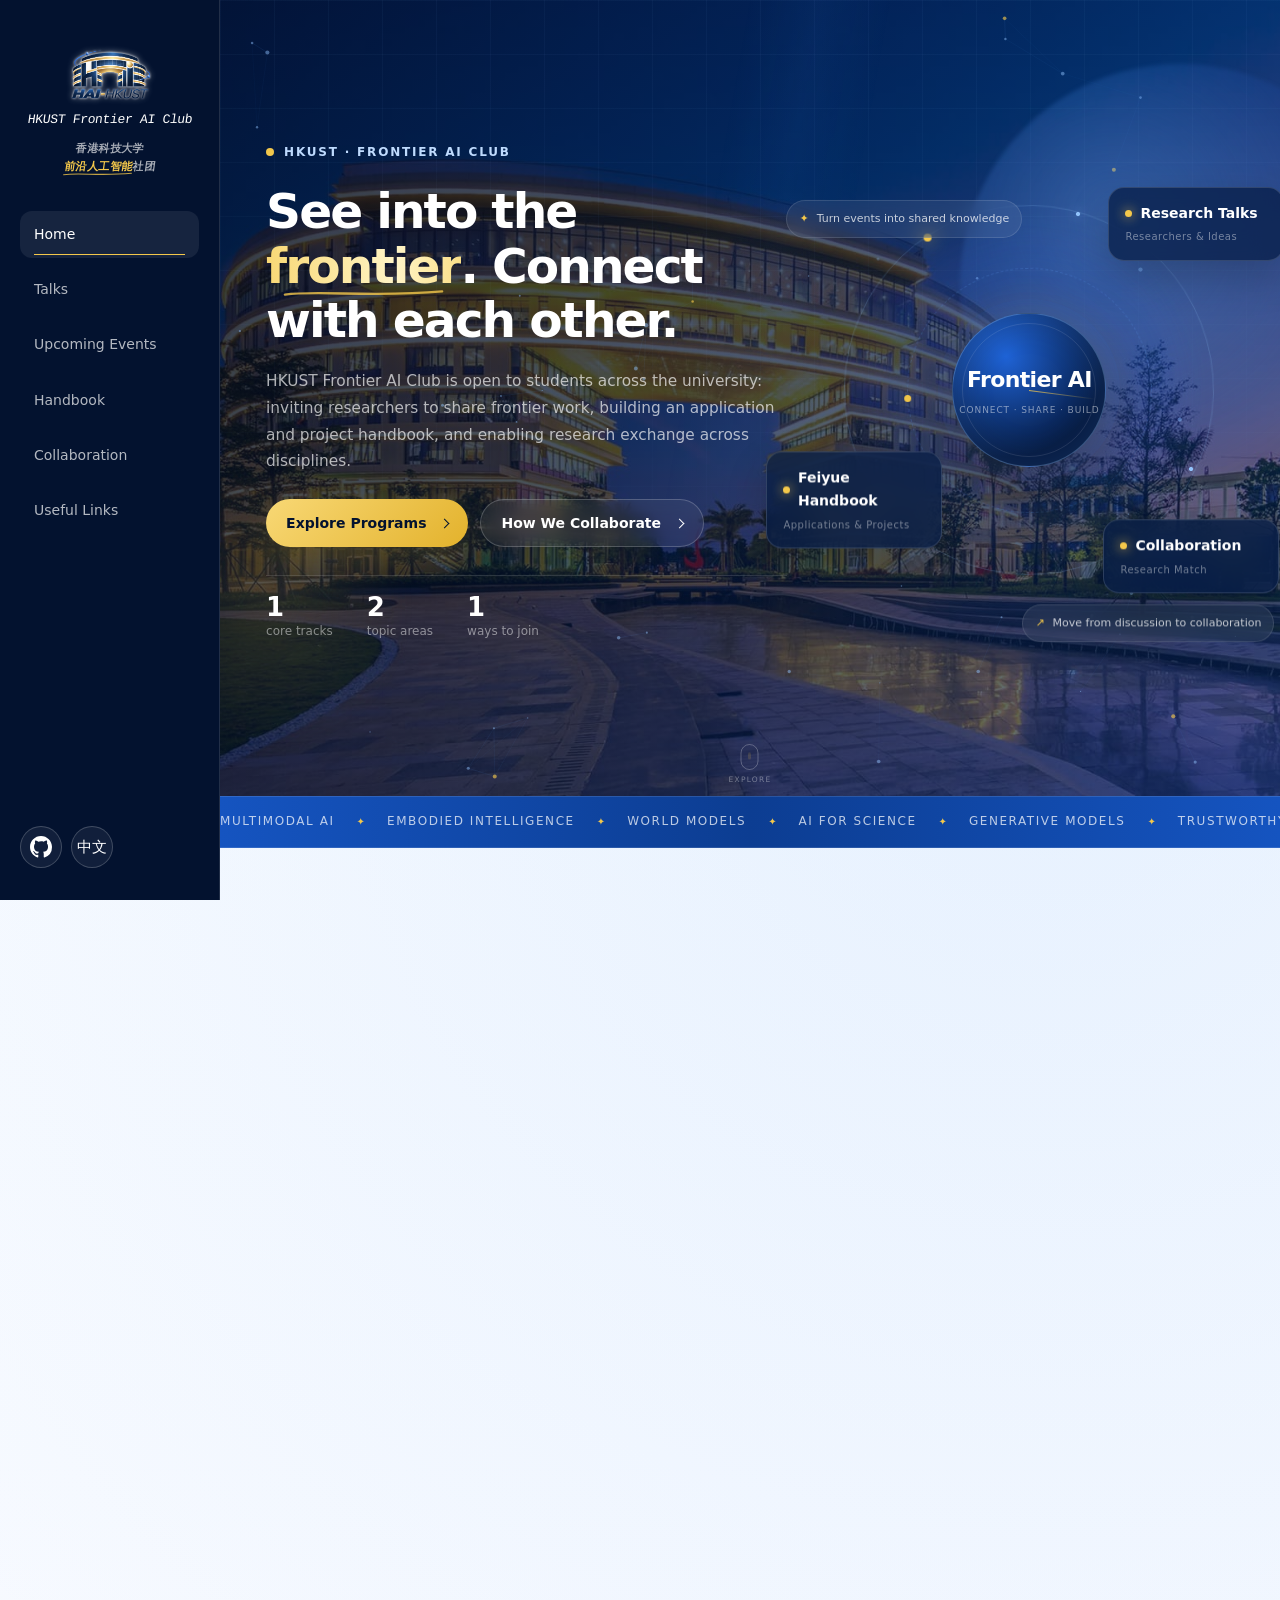
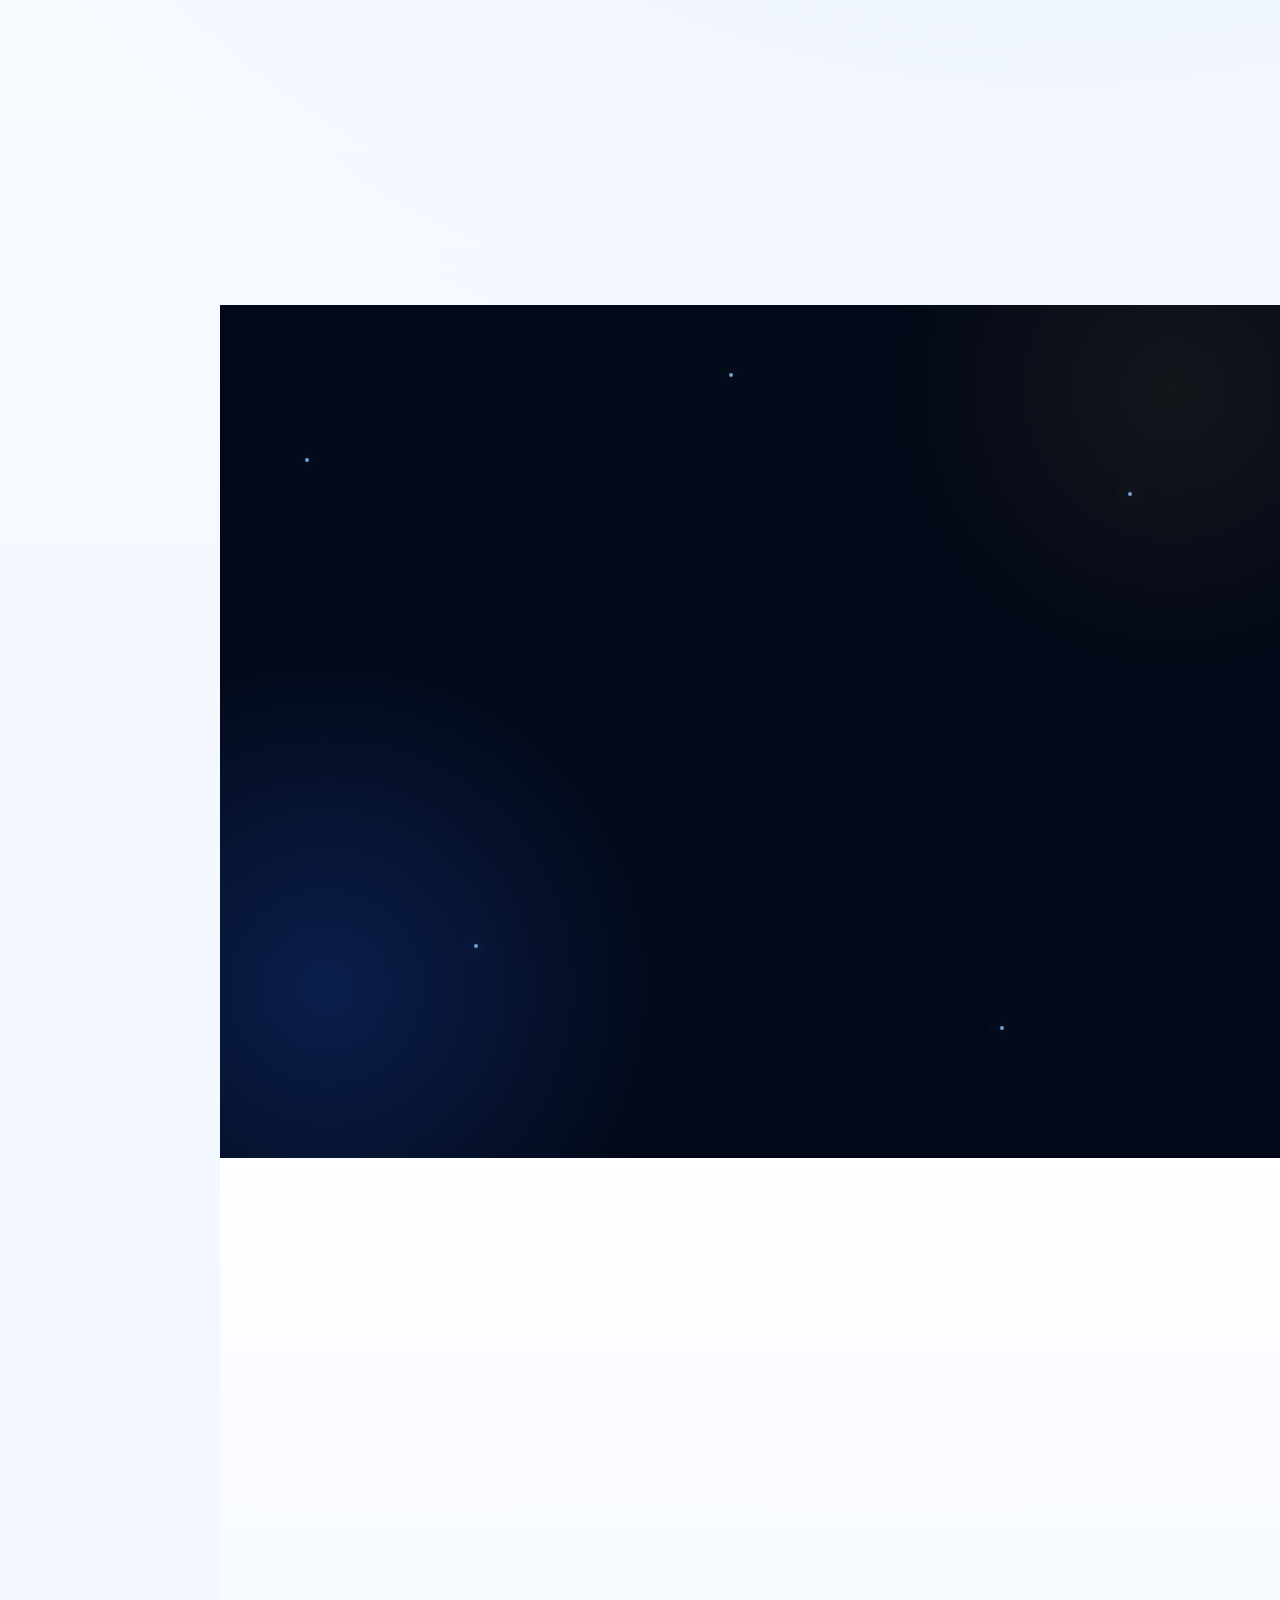
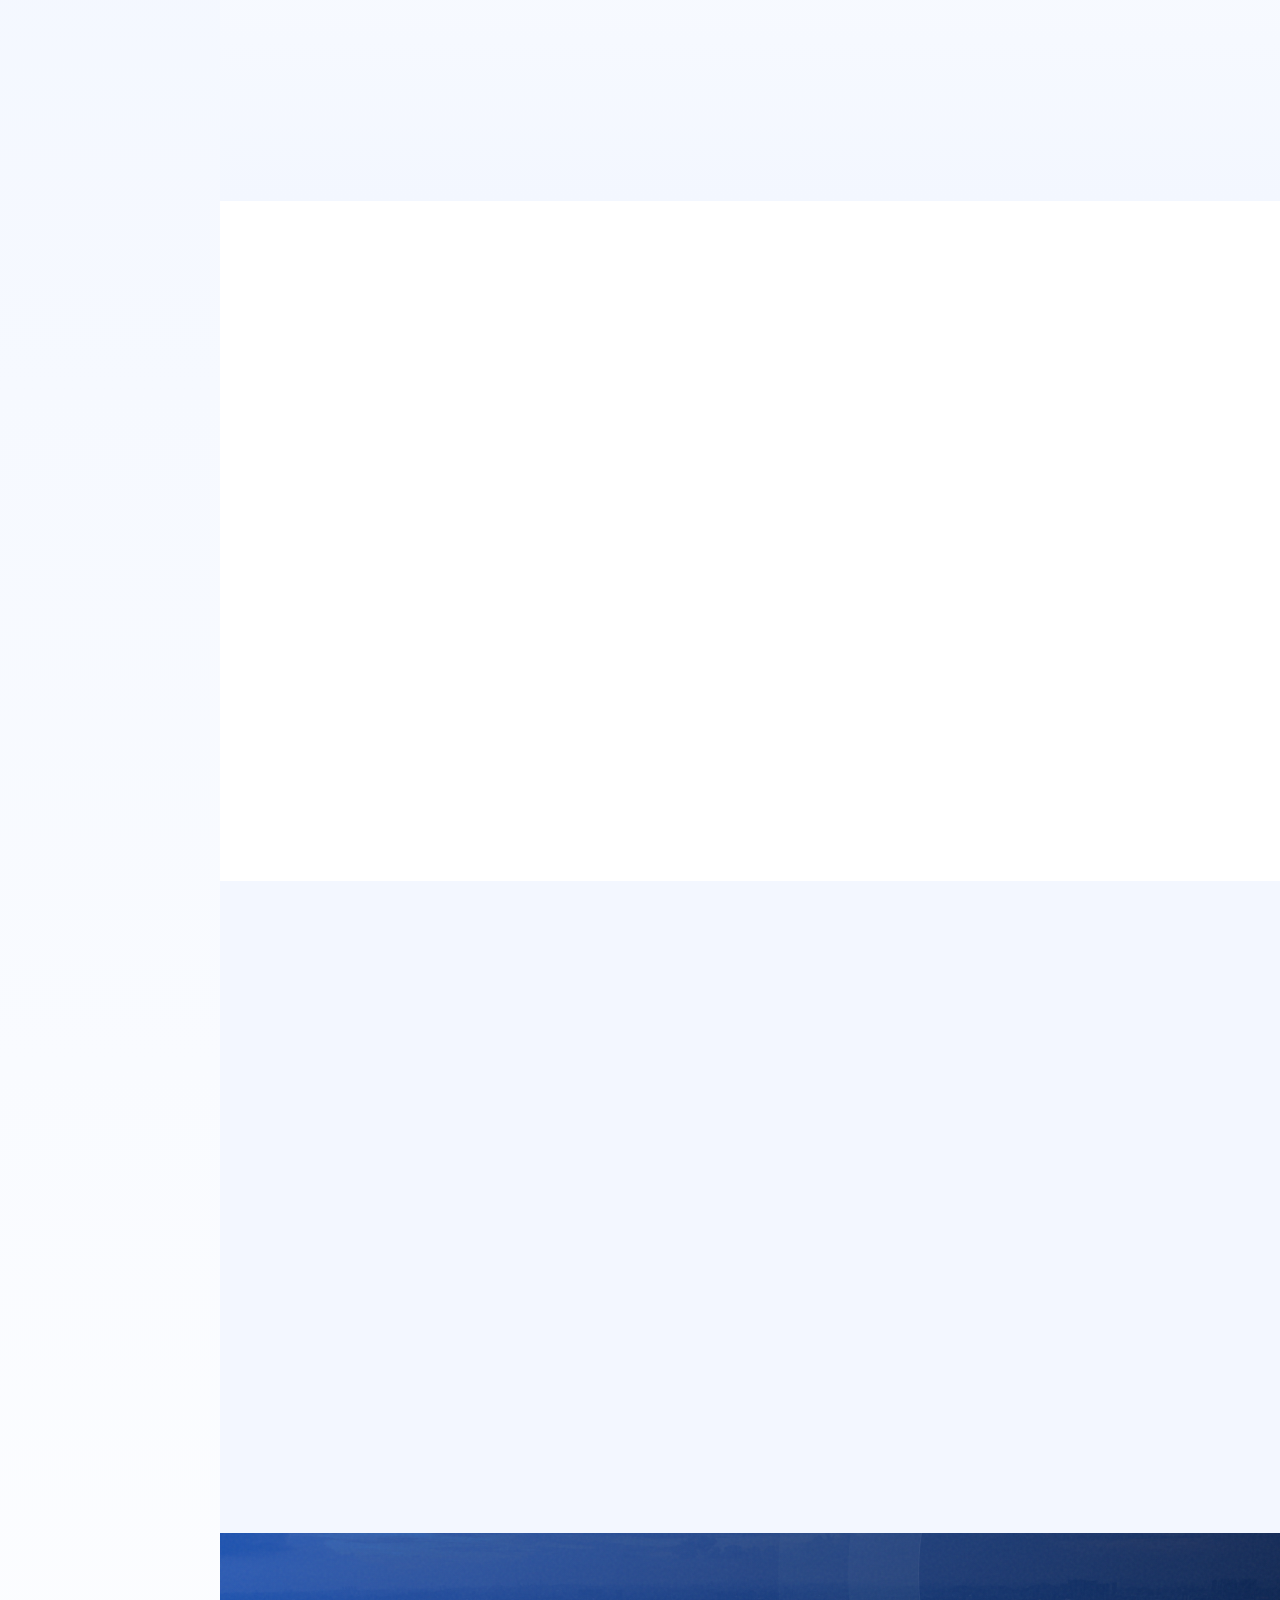
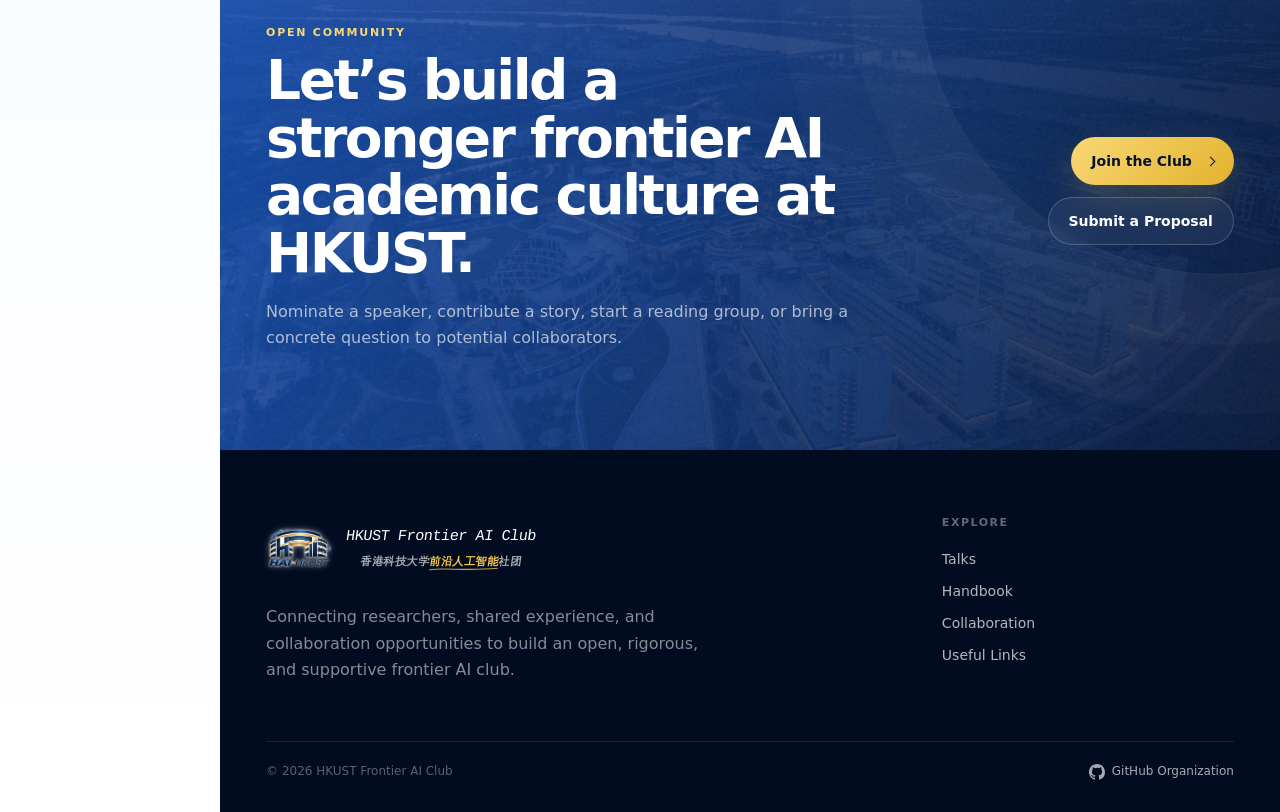
==== commit f0cb065c: "style: adapt introductory sections and artwork to viewport dimensions" ====
--- a/index.html
+++ b/index.html
@@ -13,7 +13,7 @@
   <link rel="icon" href="assets/favicon/favicon-96x96.png?v=20261019-logo-v2" type="image/png" sizes="96x96">
   <link rel="apple-touch-icon" href="assets/favicon/apple-touch-icon.png?v=20261019-logo-v2">
   <link rel="manifest" href="assets/favicon/site.webmanifest?v=20261019-logo-v2">
-  <link rel="stylesheet" href="styles.css?v=20261023-logo-spacing">
+  <link rel="stylesheet" href="styles.css?v=20261023-fluid-hero">
 </head>
 <body class="page-home">
 <div class="scroll-progress" aria-hidden="true"><span></span></div>
--- a/styles.css
+++ b/styles.css
@@ -645,9 +645,9 @@
 .footer-brand .brand-name>span br{display:none}
 @media(min-width:1051px){
  .site-header .brand{gap:0}
- .site-header .brand-mark{margin-bottom:-14px}
- .site-header .brand-name{font-size:15px;line-height:1.6;font-weight:600;letter-spacing:.025em}
- .site-header .brand-name small{margin-top:6px;letter-spacing:.025em;font-weight:400}
+ .site-header .brand-mark{margin-bottom:-8px}
+ .site-header .brand-name{font-size:15px;line-height:1.85;font-weight:600;letter-spacing:.025em}
+ .site-header .brand-name small{margin-top:8px;letter-spacing:.025em;font-weight:400}
  html[lang="zh-CN"] .site-header .brand-name small{font-size:10.5px}
  html[lang="en"] .site-header .brand-name>span{font-size:13px;font-weight:500}
 }
@@ -673,6 +673,36 @@
  font-family:"Cascadia Code","Consolas",monospace;font-weight:500;letter-spacing:-.025em;
 }
 
-.site-header .brand-name,.footer-brand .brand-name{font-style:normal;transform:skewX(-8deg)}
+.site-header .brand-name,.footer-brand .brand-name{font-style:normal;transform:none}
+.brand-line{display:inline-block;transform:skewX(-8deg)}
+@media(min-width:1051px){
+ .site-header .brand-line{display:block}
+}
 .brand-accent{position:relative;color:var(--gold-400);white-space:nowrap}
 .brand-accent::after{height:4px;bottom:-4px}
+
+@media(max-width:1050px){
+ html[lang="zh-CN"] .site-header .brand-name{position:relative;top:4px}
+}
+
+/* Keep introductory artwork proportional to the available viewport. */
+@media(min-width:1051px){
+ .hero{min-height:0}
+ .hero-inner{min-height:calc(100svh - 104px);padding:clamp(24px,4svh,48px) 0 52px;grid-template-columns:minmax(0,1.12fr) minmax(0,.88fr);gap:clamp(20px,3vw,48px)}
+ .hero-copy,.page-hero-copy{min-width:0}
+ .hero h1{font-size:clamp(34px,3.8vw,60px);line-height:1.12;margin:20px 0}
+ .hero-lead{font-size:clamp(14px,1.2vw,17px);line-height:1.75}
+ .hero-actions{margin-top:24px}
+ .hero-facts{margin-top:28px;padding-top:18px}
+ .orbit-stage{width:510px;min-height:540px;justify-self:center;zoom:clamp(.5,min(calc((100vw - 220px) / 1200px),calc(100svh / 950px)),1)}
+ .note-b{bottom:8px}
+ .scroll-cue{bottom:10px;gap:4px}
+ .scroll-cue span{height:26px;width:18px}
+ .page-hero{min-height:0;padding-top:0}
+ .page-hero-inner{min-height:clamp(360px,65svh,600px);padding:36px 0;grid-template-columns:minmax(0,1.2fr) minmax(0,.8fr);gap:28px}
+ .page-hero h1{font-size:clamp(32px,3.6vw,54px);line-height:1.15;margin:18px 0}
+ .page-hero p{font-size:16px;line-height:1.75}
+ .page-hero-actions{margin-top:24px}
+ .page-visual{min-height:0;justify-items:center}
+ .page-visual>div{zoom:clamp(.55,min(calc((100vw - 220px) / 1300px),calc(100svh / 1000px)),1)}
+}
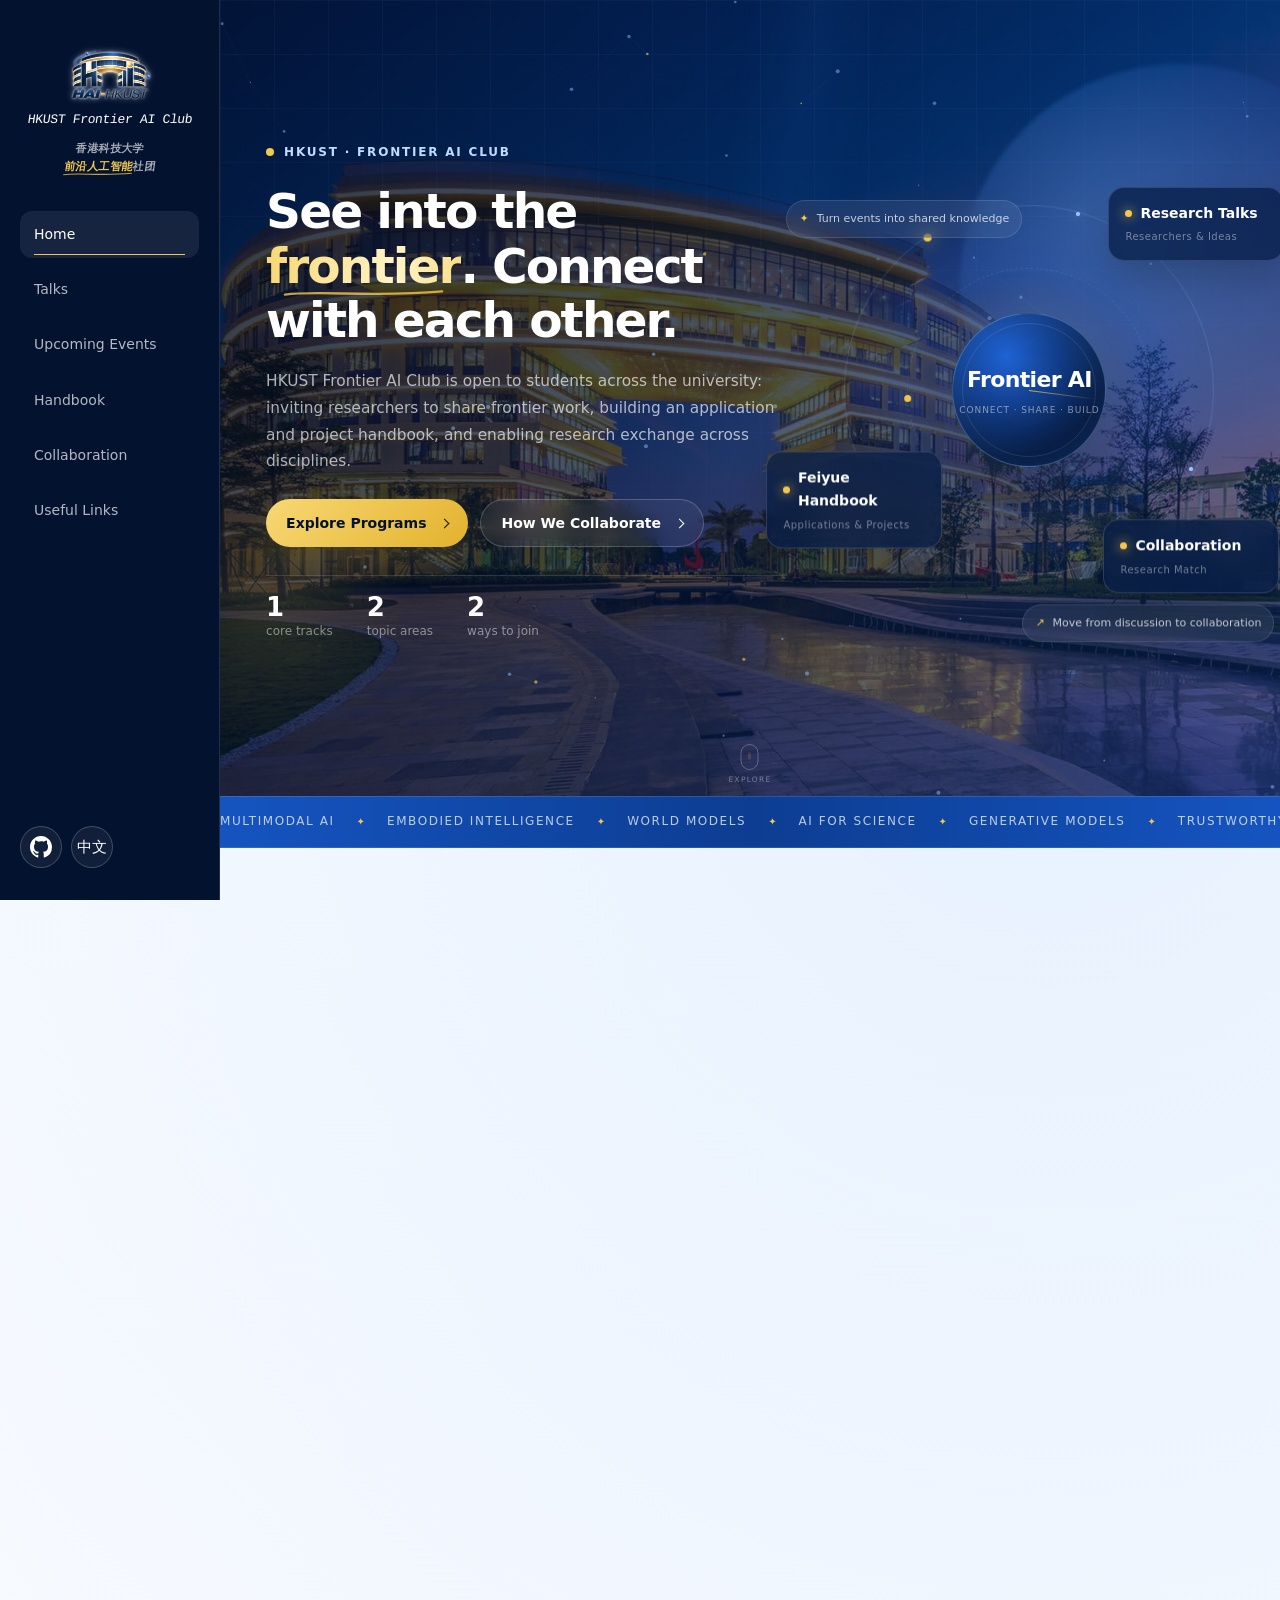
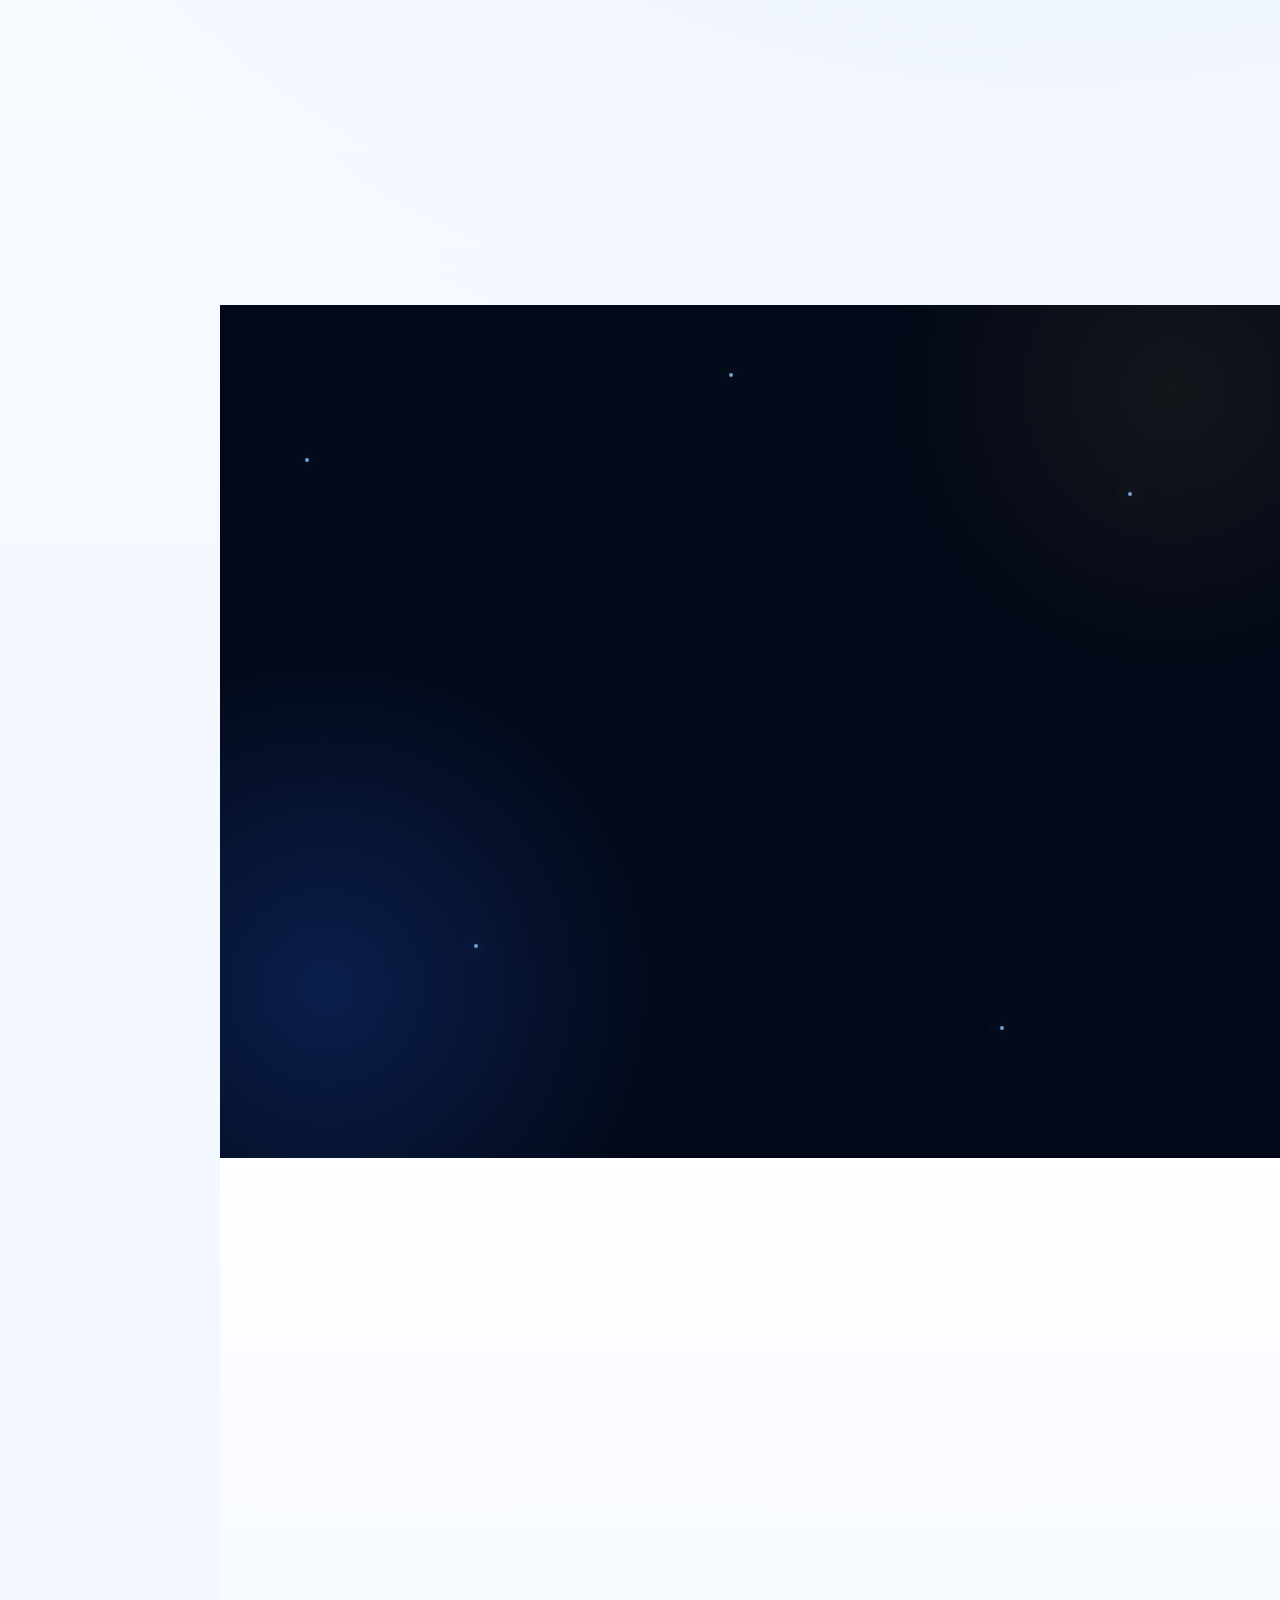
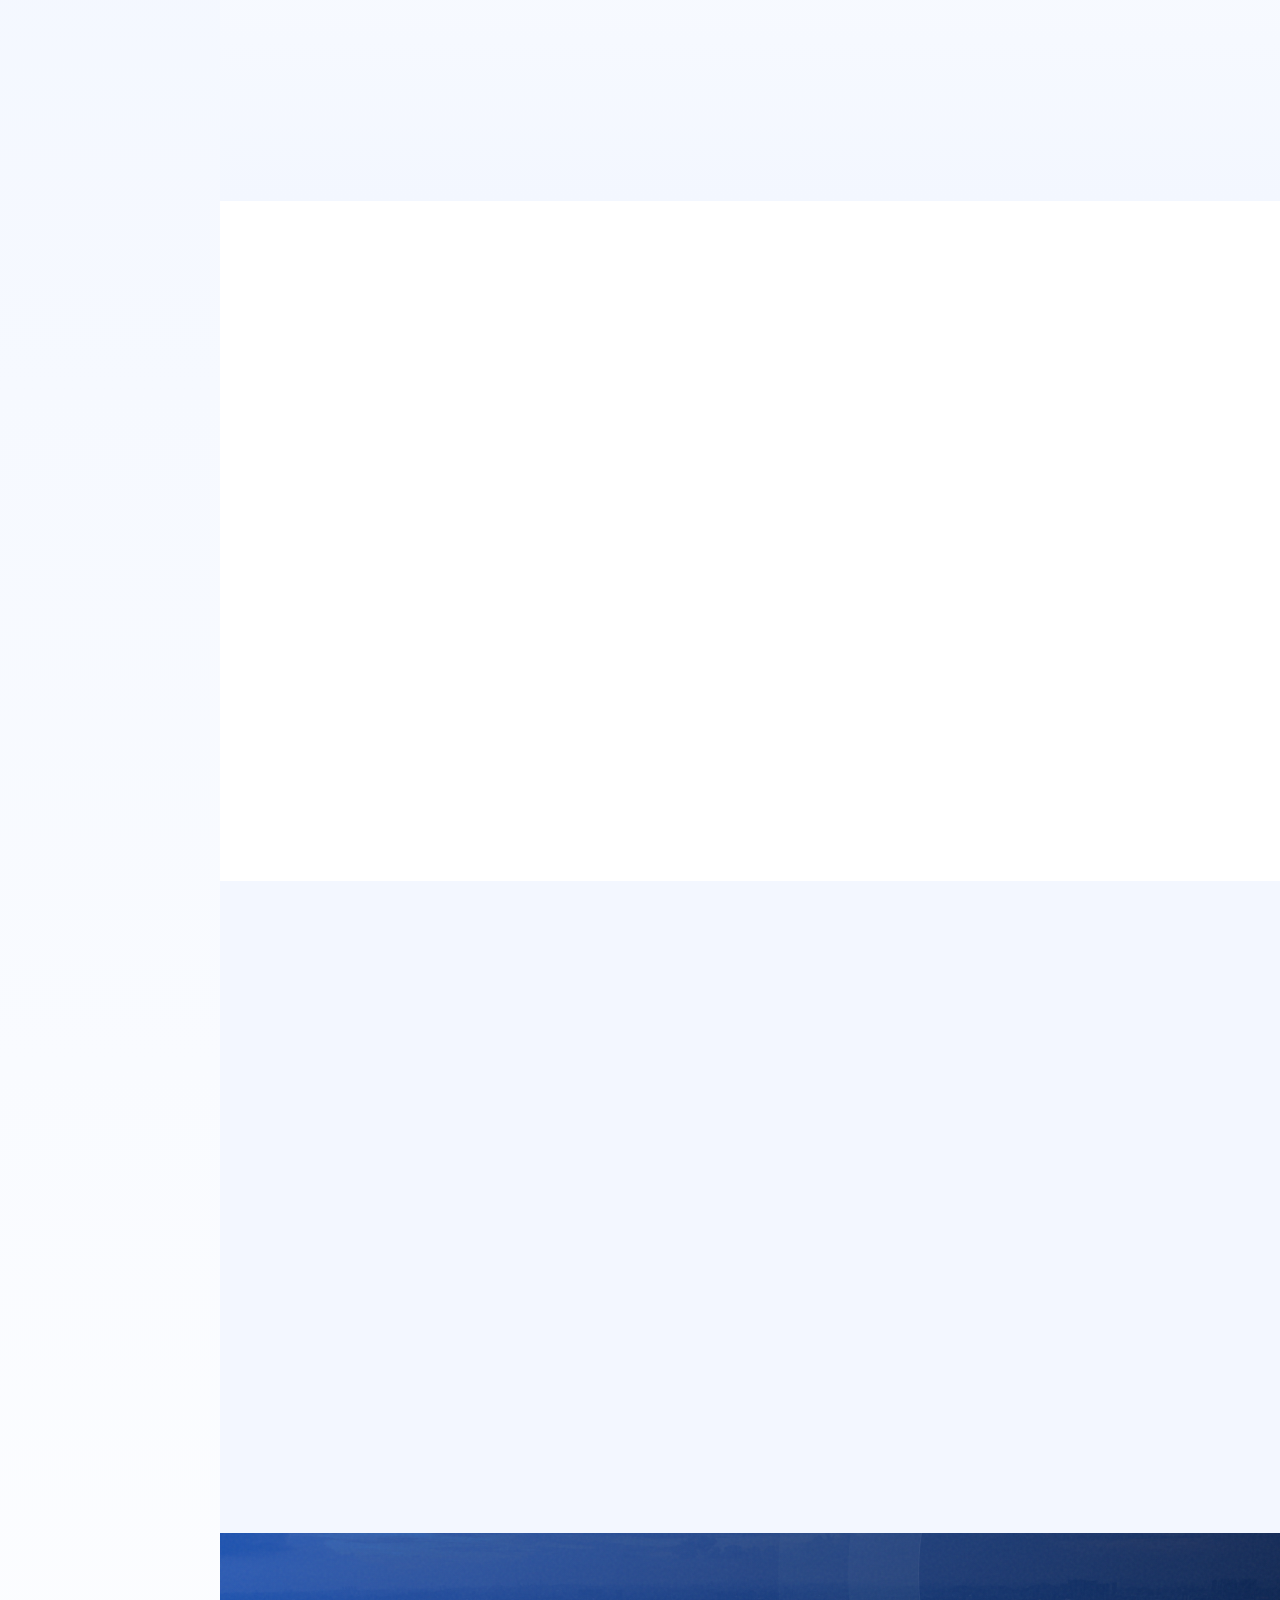
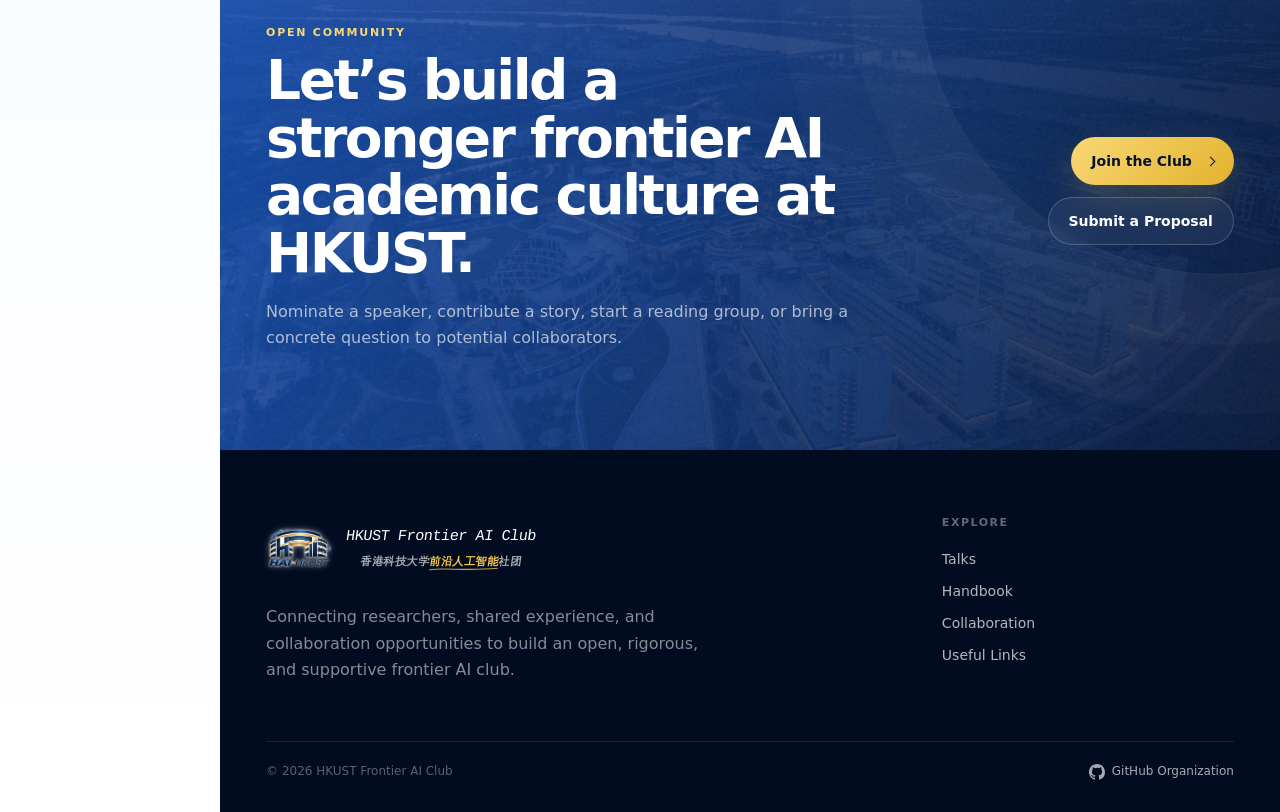
==== commit d27b43df: "fix: keep the footer at the viewport bottom on short pages" ====
--- a/index.html
+++ b/index.html
@@ -13,7 +13,7 @@
   <link rel="icon" href="assets/favicon/favicon-96x96.png?v=20261019-logo-v2" type="image/png" sizes="96x96">
   <link rel="apple-touch-icon" href="assets/favicon/apple-touch-icon.png?v=20261019-logo-v2">
   <link rel="manifest" href="assets/favicon/site.webmanifest?v=20261019-logo-v2">
-  <link rel="stylesheet" href="styles.css?v=20261023-fluid-hero">
+  <link rel="stylesheet" href="styles.css?v=20261024-footer-height">
 </head>
 <body class="page-home">
 <div class="scroll-progress" aria-hidden="true"><span></span></div>
--- a/styles.css
+++ b/styles.css
@@ -52,6 +52,9 @@
   overflow-x:hidden;
 }
 body.menu-open{overflow:hidden}
+body:not(.talk-embed){min-height:100svh;display:flex;flex-direction:column}
+body:not(.talk-embed)>main{flex:1 0 auto}
+body>[data-site-footer]{flex-shrink:0}
 a{color:inherit;text-decoration:none}
 button{font:inherit}
 img,svg{max-width:100%}
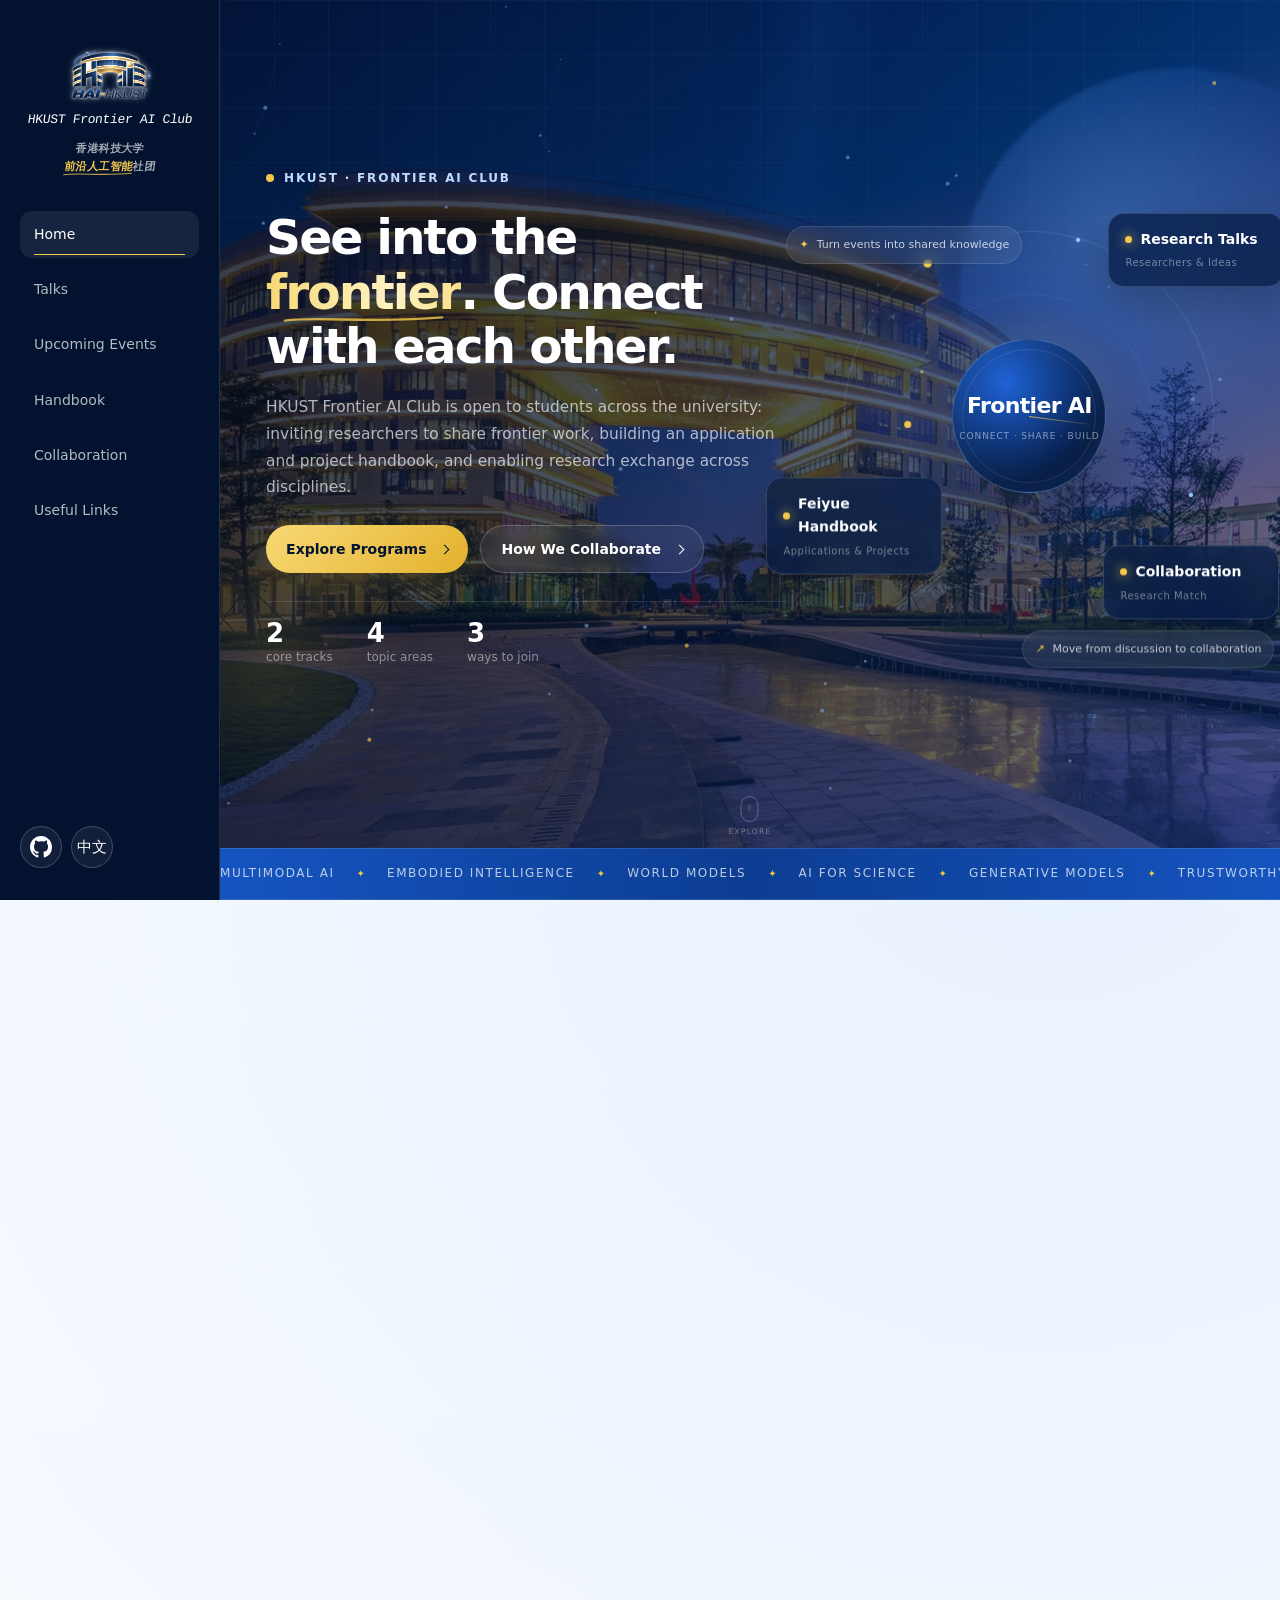
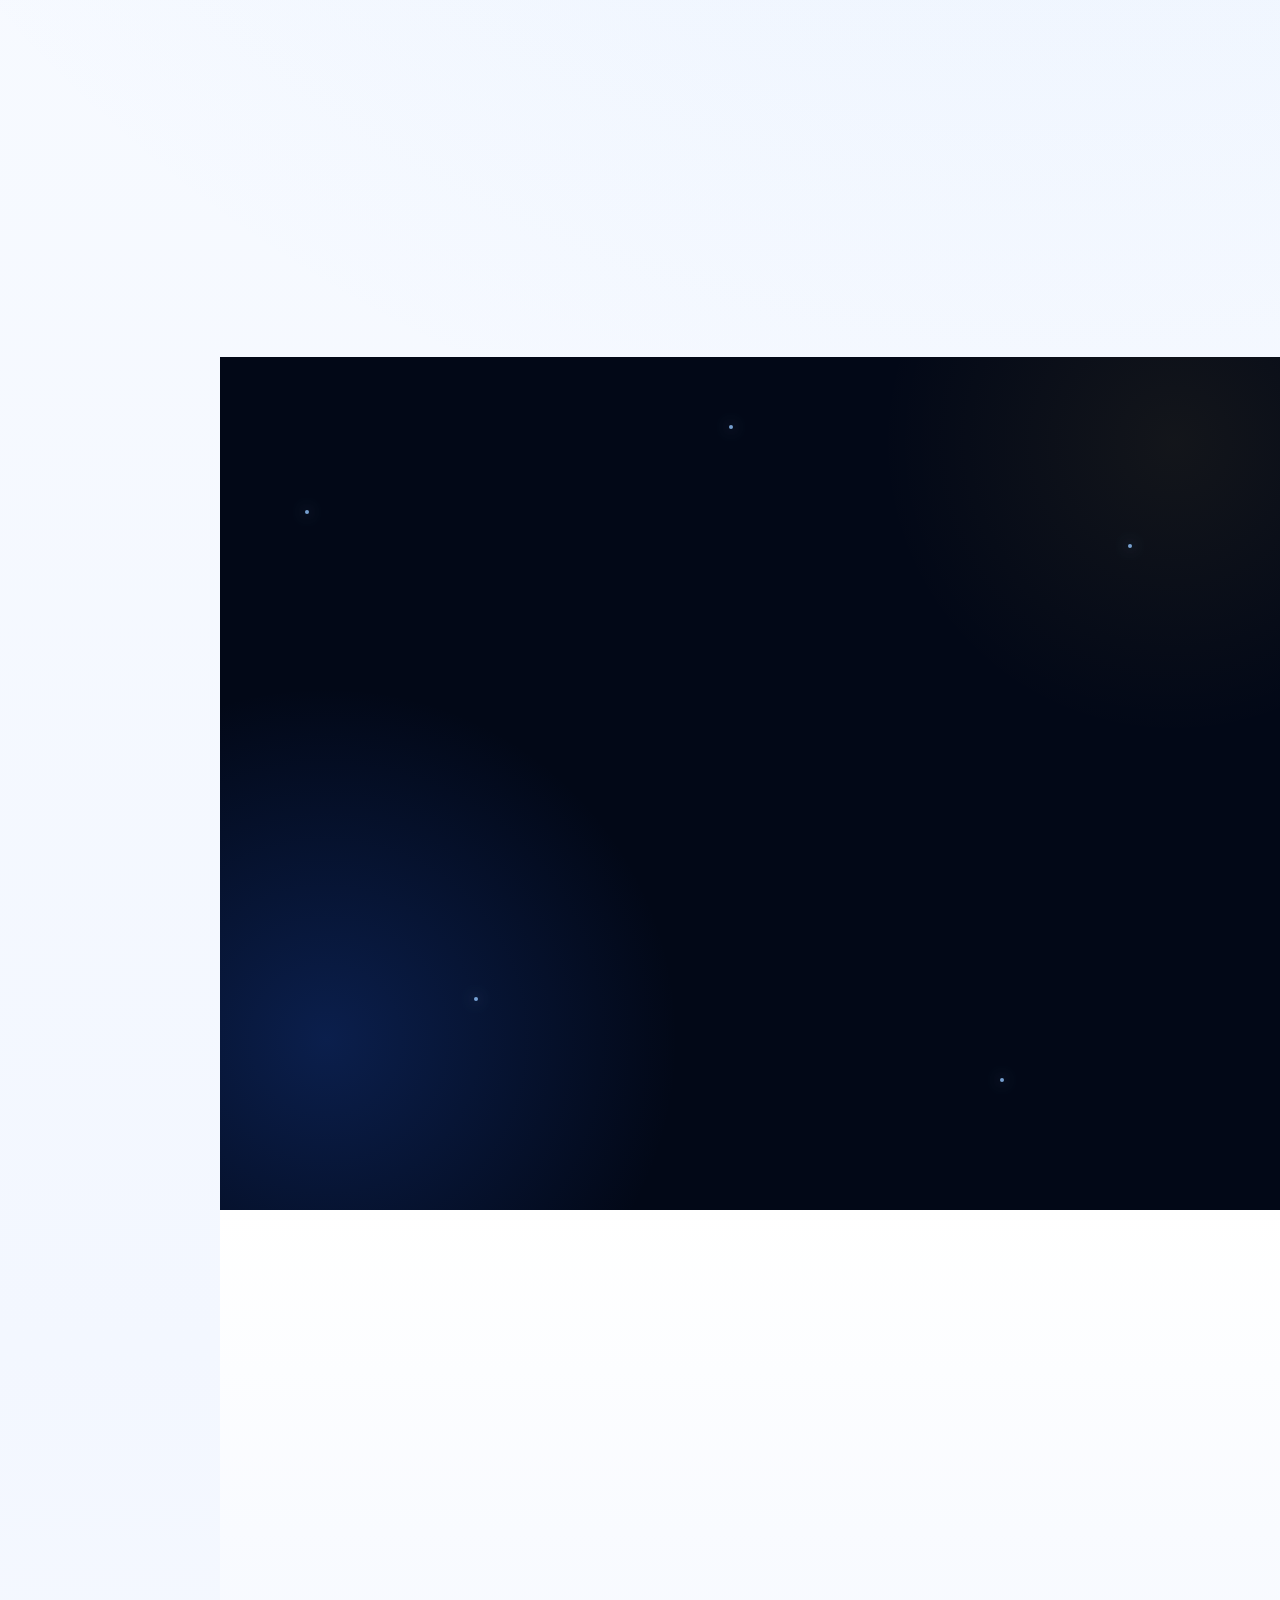
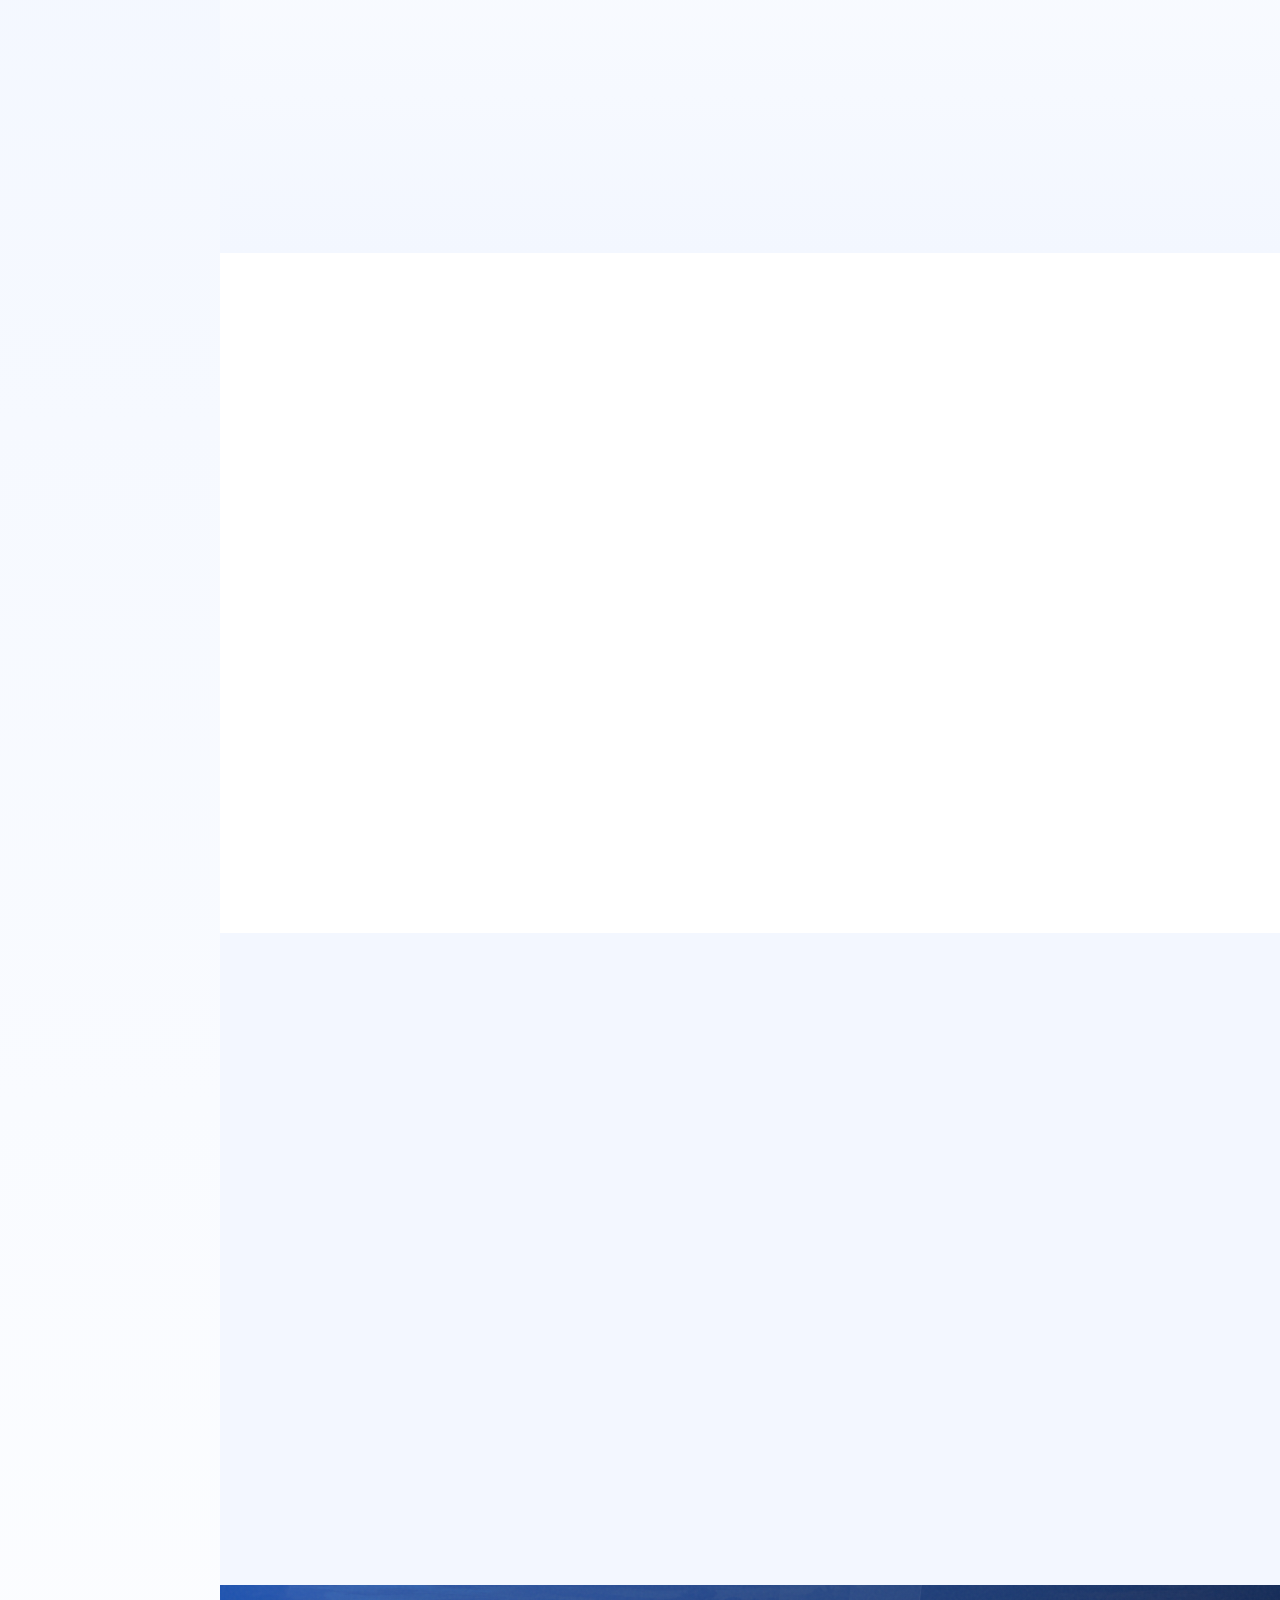
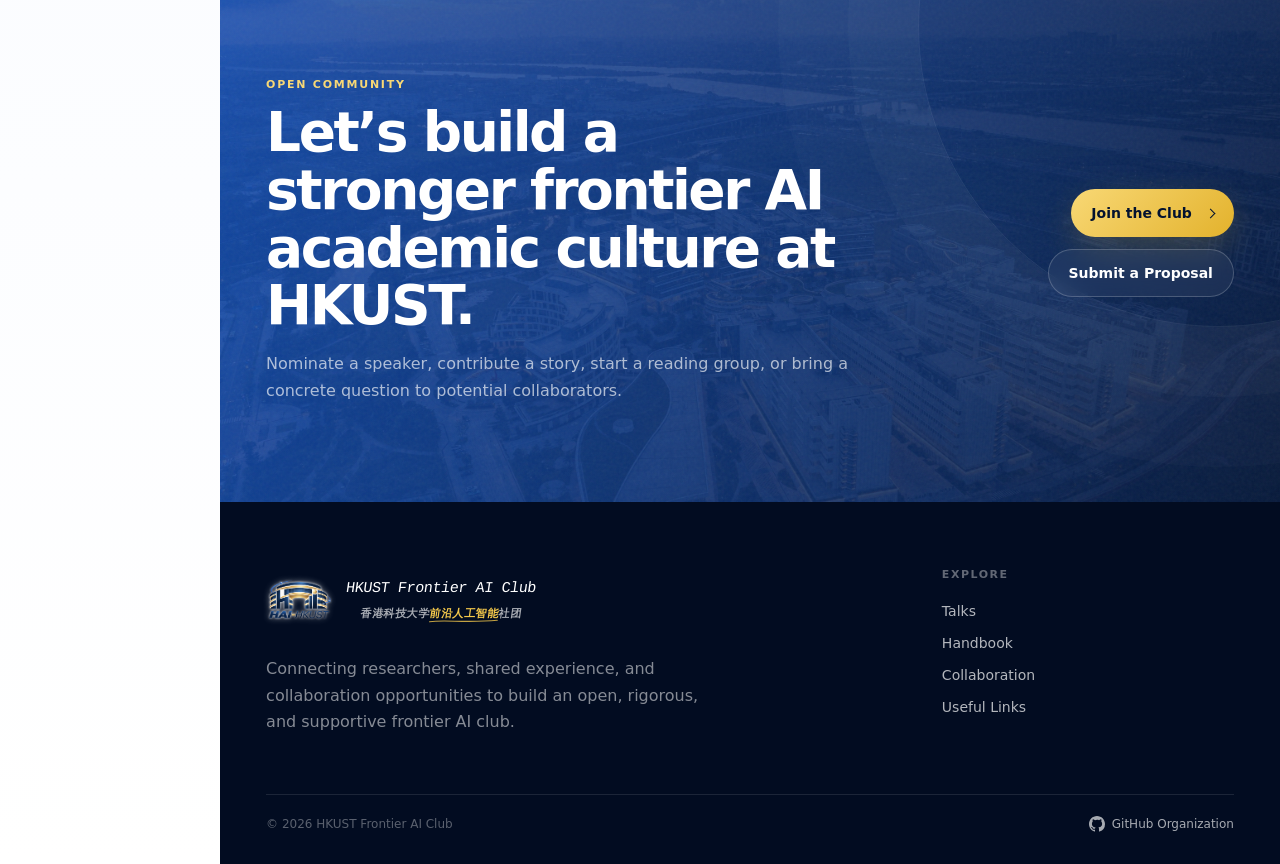
==== commit 433fde1a: "fix: align the homepage marquee with the initial viewport bottom" ====
--- a/index.html
+++ b/index.html
@@ -13,7 +13,7 @@
   <link rel="icon" href="assets/favicon/favicon-96x96.png?v=20261019-logo-v2" type="image/png" sizes="96x96">
   <link rel="apple-touch-icon" href="assets/favicon/apple-touch-icon.png?v=20261019-logo-v2">
   <link rel="manifest" href="assets/favicon/site.webmanifest?v=20261019-logo-v2">
-  <link rel="stylesheet" href="styles.css?v=20261024-footer-height">
+  <link rel="stylesheet" href="styles.css?v=20261024-marquee-edge">
 </head>
 <body class="page-home">
 <div class="scroll-progress" aria-hidden="true"><span></span></div>
--- a/styles.css
+++ b/styles.css
@@ -691,7 +691,10 @@
 /* Keep introductory artwork proportional to the available viewport. */
 @media(min-width:1051px){
  .hero{min-height:0}
- .hero-inner{min-height:calc(100svh - 104px);padding:clamp(24px,4svh,48px) 0 52px;grid-template-columns:minmax(0,1.12fr) minmax(0,.88fr);gap:clamp(20px,3vw,48px)}
+ .page-home{--home-marquee-height:52px}
+ .page-home .topic-marquee{height:var(--home-marquee-height)}
+ .page-home .marquee-track{height:100%;padding-block:0}
+ .hero-inner{min-height:calc(100svh - var(--home-marquee-height));padding:clamp(24px,4svh,48px) 0 52px;grid-template-columns:minmax(0,1.12fr) minmax(0,.88fr);gap:clamp(20px,3vw,48px)}
  .hero-copy,.page-hero-copy{min-width:0}
  .hero h1{font-size:clamp(34px,3.8vw,60px);line-height:1.12;margin:20px 0}
  .hero-lead{font-size:clamp(14px,1.2vw,17px);line-height:1.75}
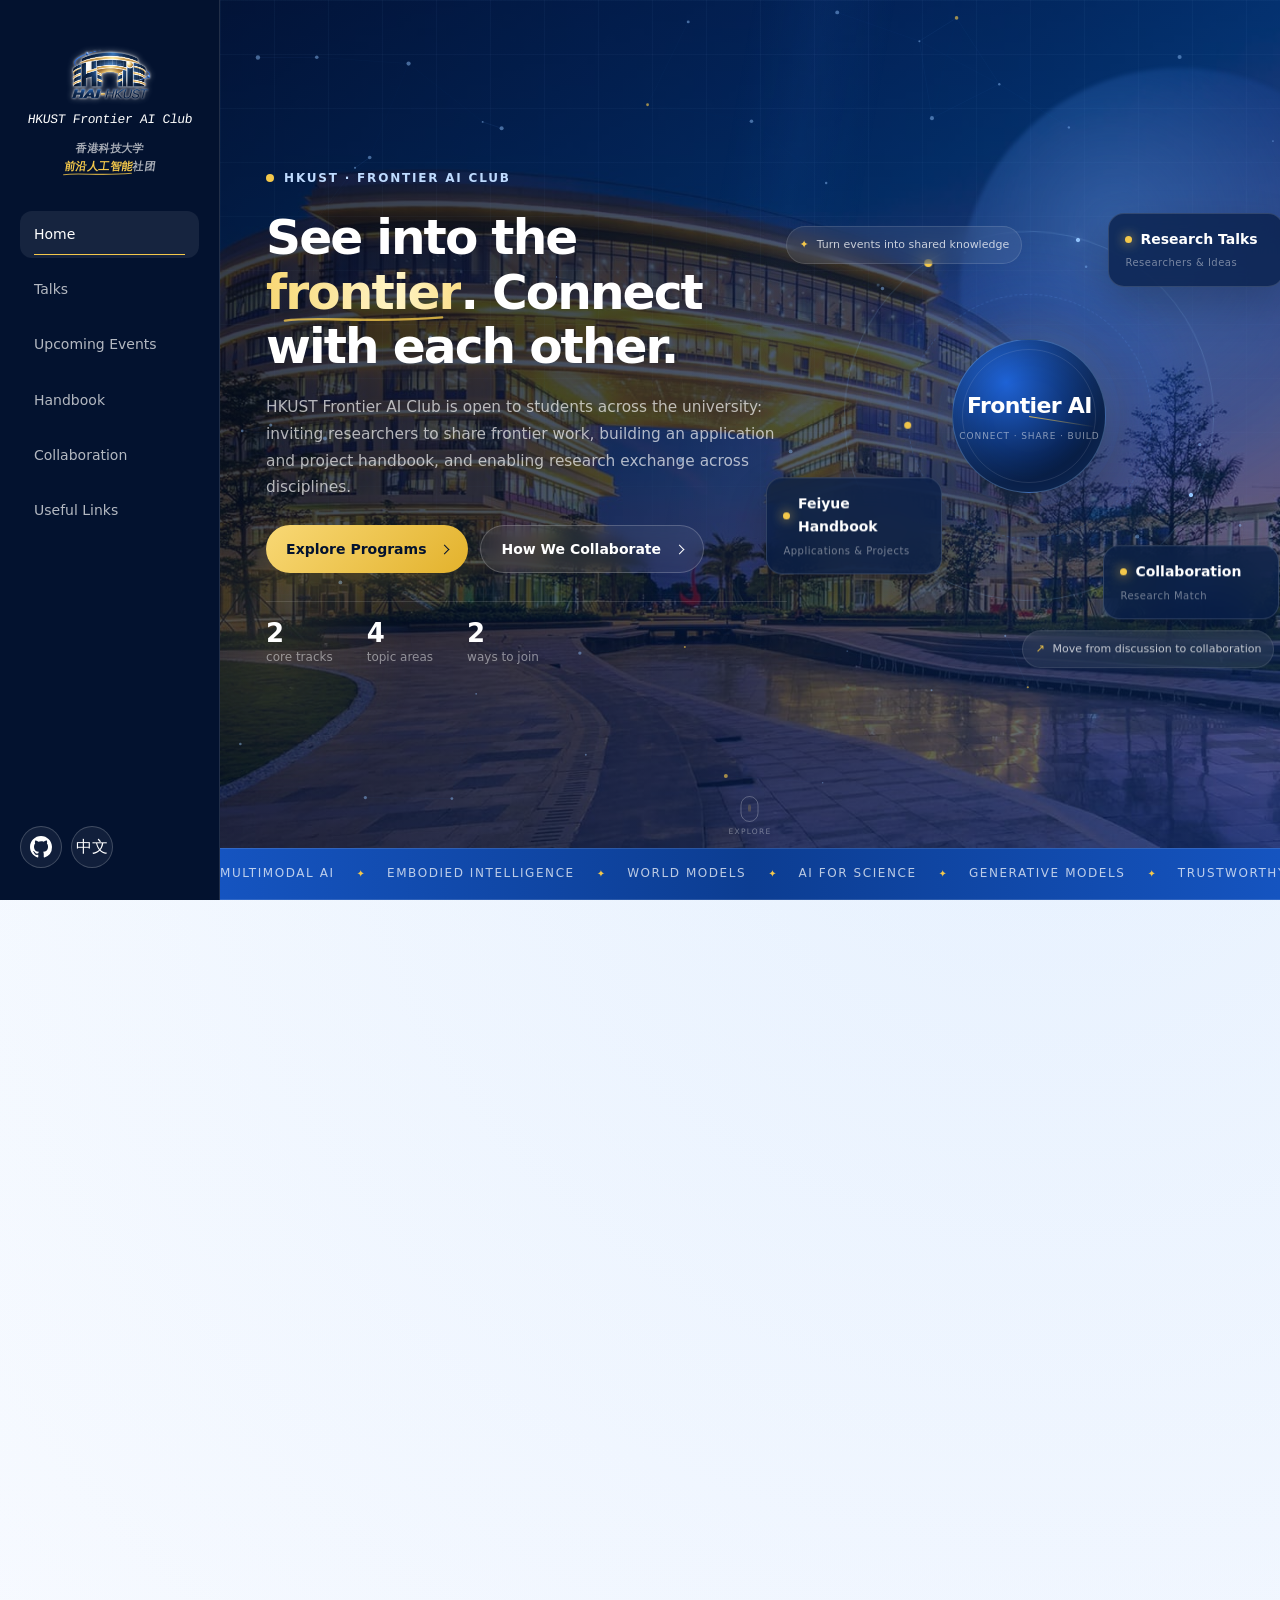
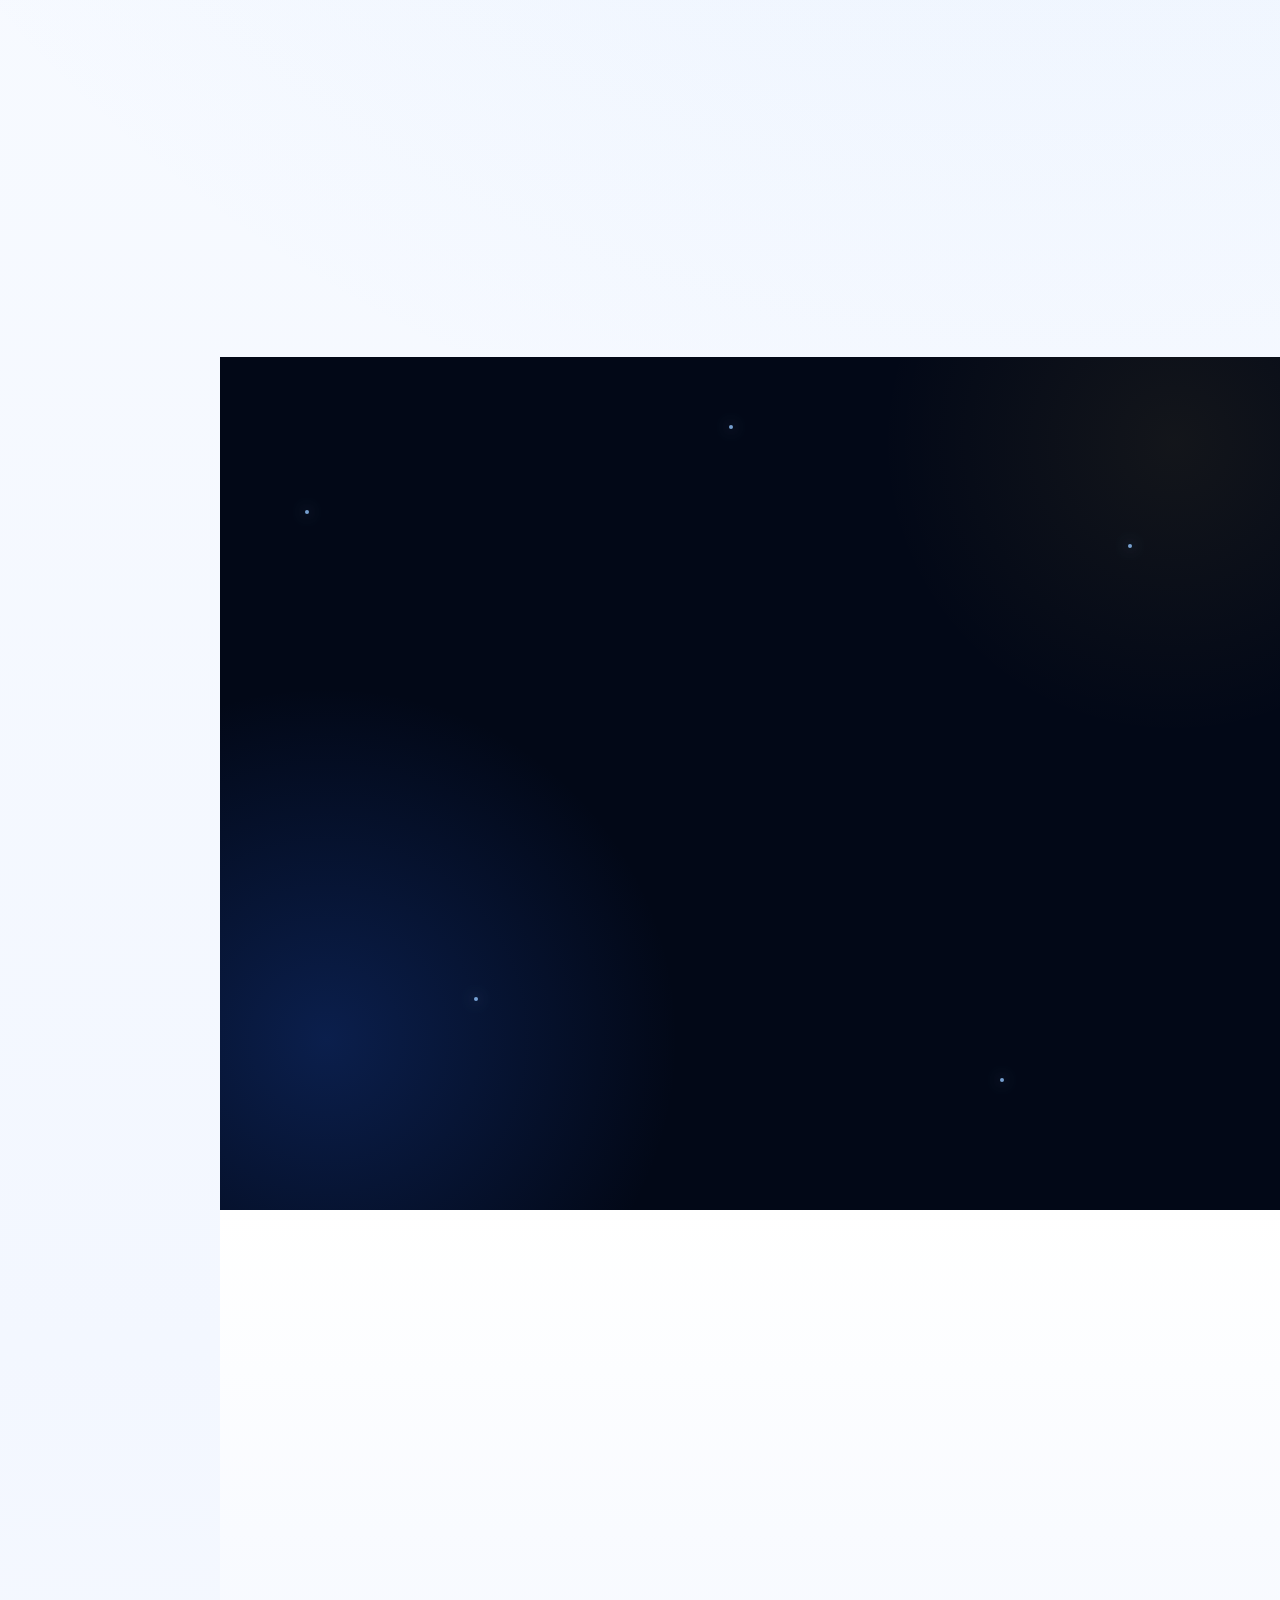
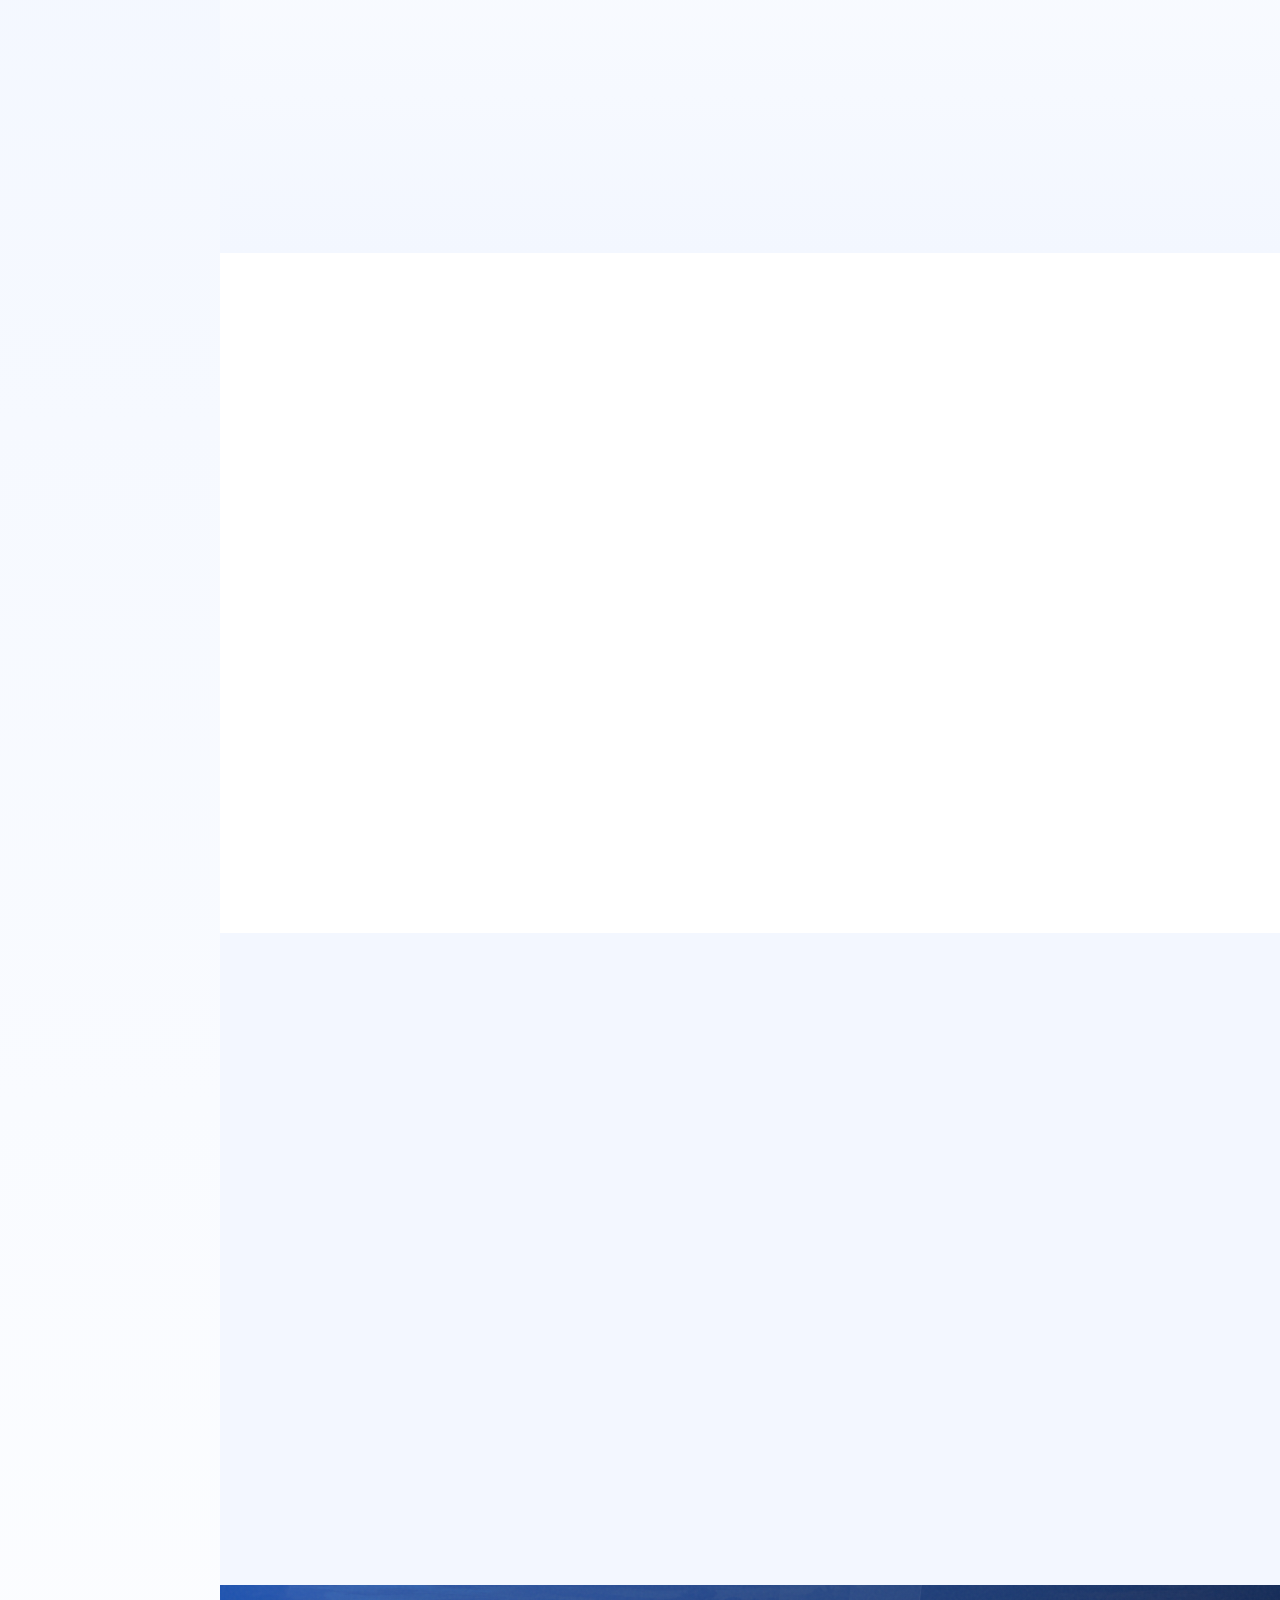
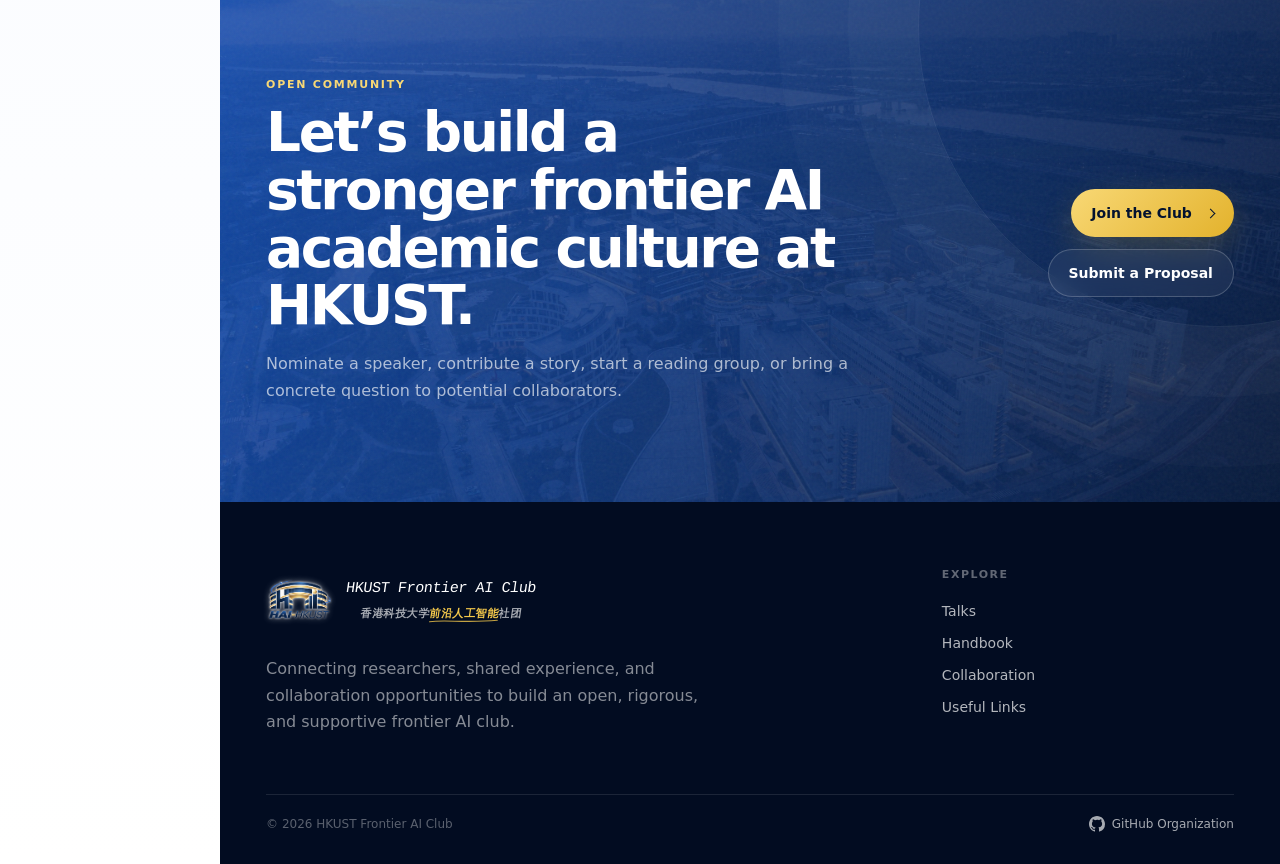
==== commit 3fb7355a: "content: add the Chinese resume template to useful links" ====
--- a/index.html
+++ b/index.html
@@ -160,6 +160,6 @@
 </main>
 <button class="back-to-top" aria-label="Back to top">↑</button>
 <div data-site-footer></div>
-<script type="module" src="js/site.js?v=20261023-brand-accent"></script>
+<script type="module" src="js/site.js?v=20261026-resume-resource"></script>
 </body>
 </html>
--- a/styles.css
+++ b/styles.css
@@ -55,6 +55,10 @@
 body:not(.talk-embed){min-height:100svh;display:flex;flex-direction:column}
 body:not(.talk-embed)>main{flex:1 0 auto}
 body>[data-site-footer]{flex-shrink:0}
+@media(min-width:1051px){
+ body.page-talk:not(.talk-embed)>main{display:flex;align-items:center}
+ body.page-talk:not(.talk-embed) .talk-room{padding-block:40px}
+}
 a{color:inherit;text-decoration:none}
 button{font:inherit}
 img,svg{max-width:100%}
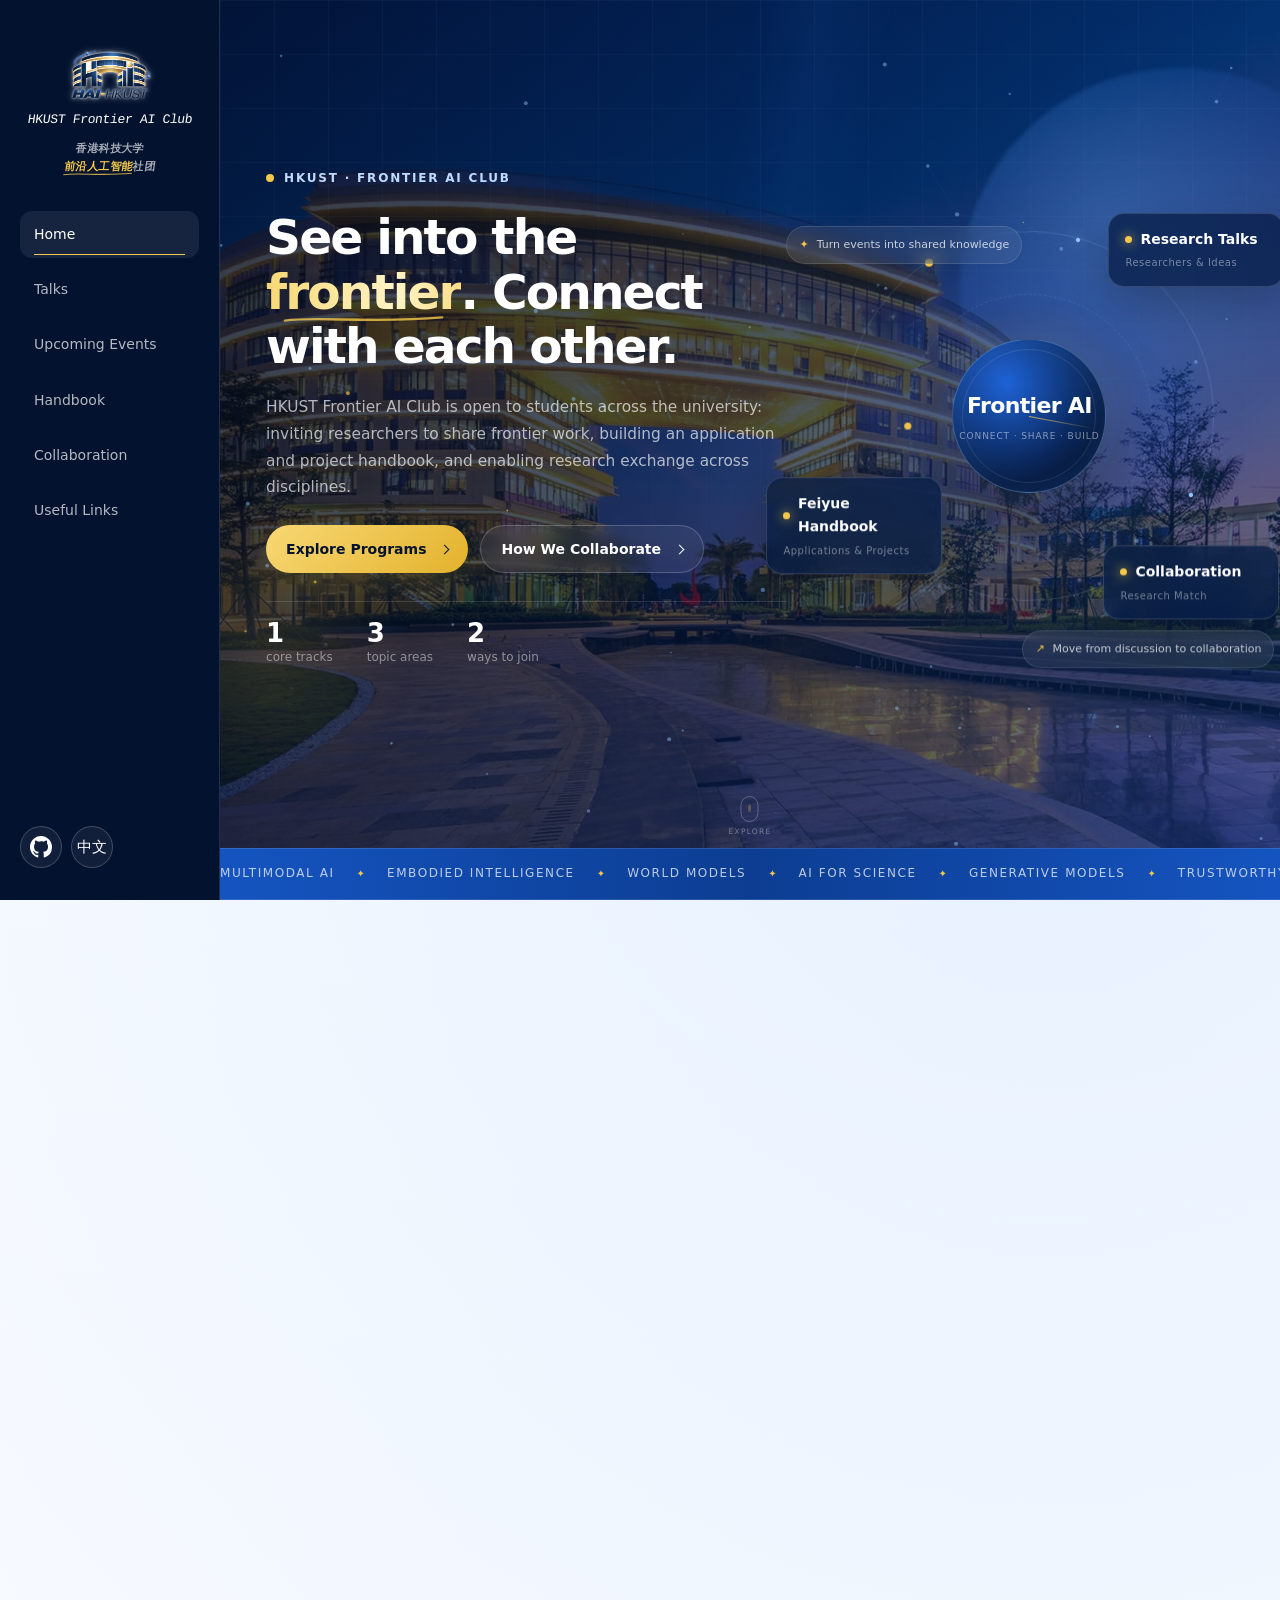
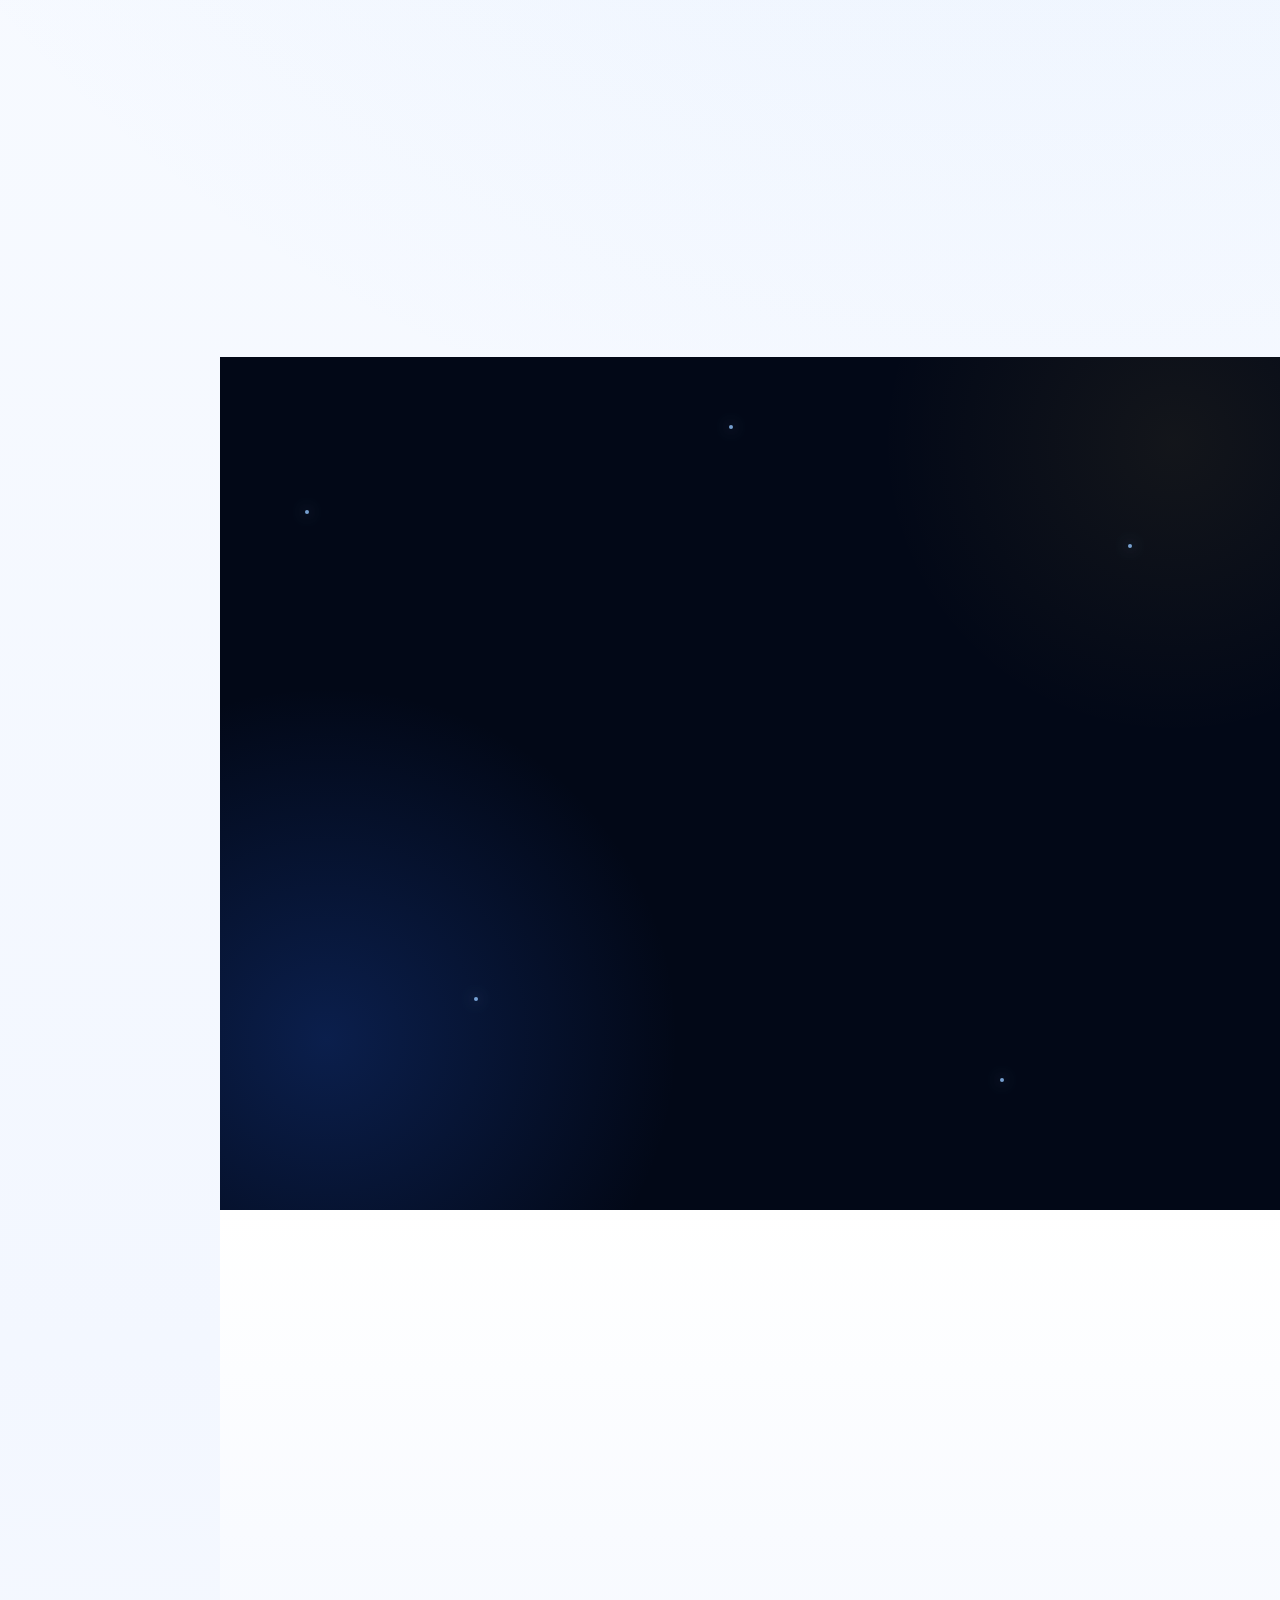
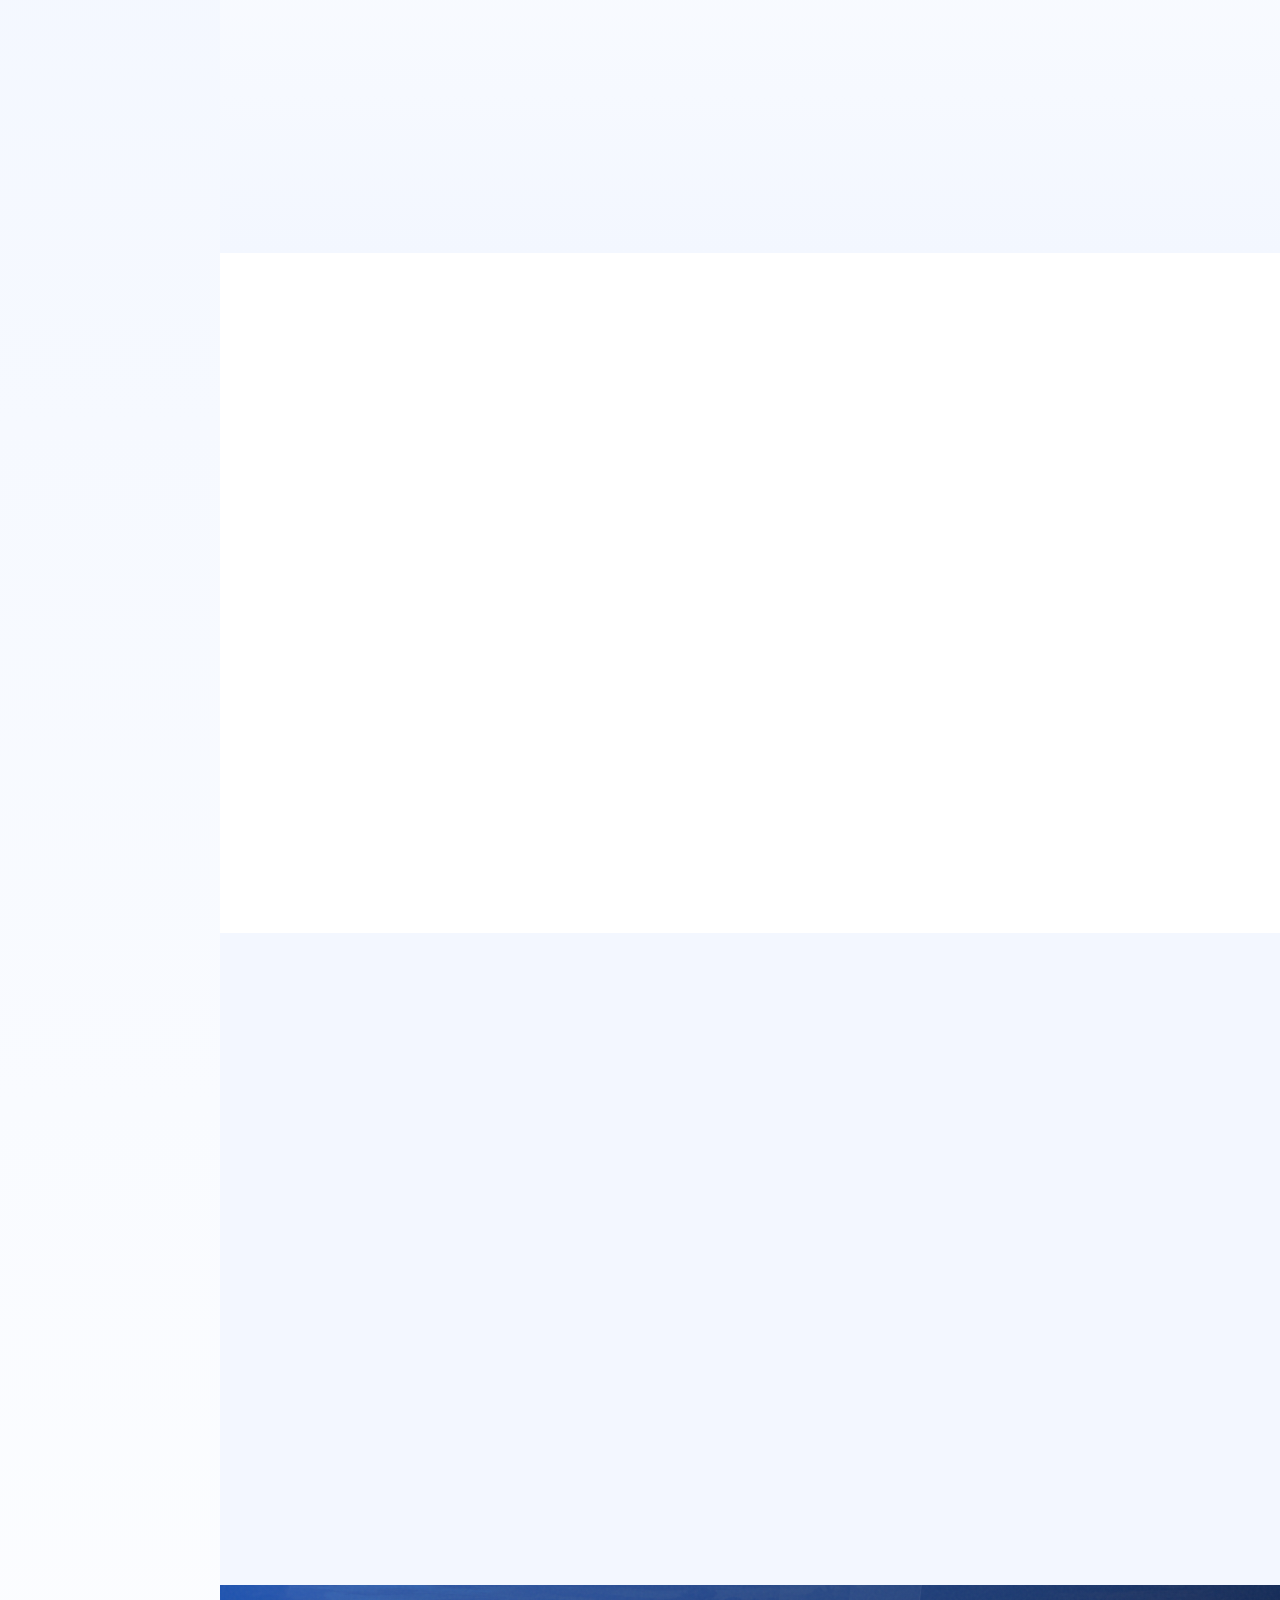
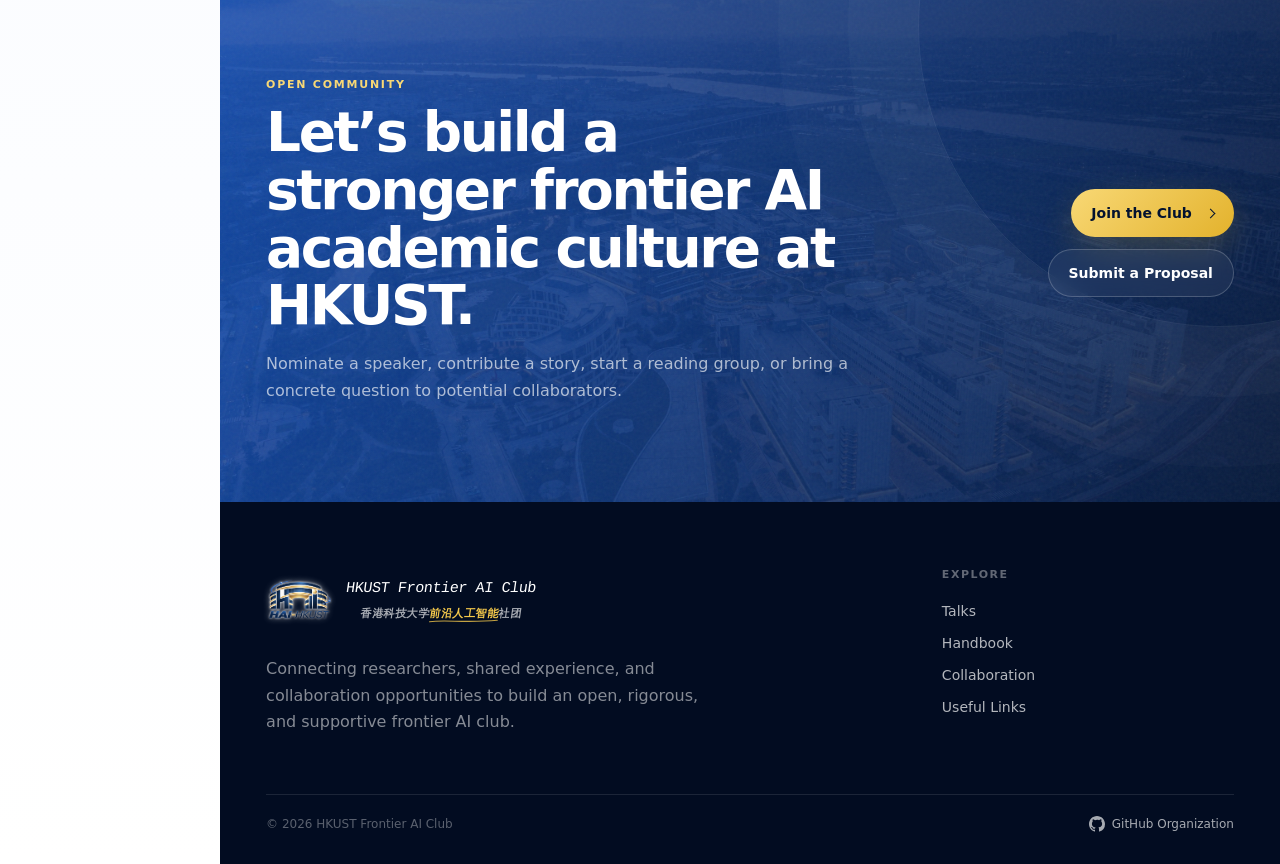
==== commit de3f27c9: "refactor: consolidate browser assets and remove manual cache versions" ====
--- a/index.html
+++ b/index.html
@@ -8,12 +8,12 @@
   <meta name="referrer" content="strict-origin-when-cross-origin">
   <meta http-equiv="Content-Security-Policy" content="default-src 'self'; base-uri 'self'; object-src 'none'; form-action 'none'; script-src 'self'; style-src 'self'; img-src 'self' data:; font-src 'self'; connect-src 'self'; frame-src 'self' https://drive.google.com https://docs.google.com">
   <title>HKUST Frontier AI Club</title>
-  <link rel="icon" href="assets/favicon/favicon.ico?v=20261019-logo-v2" sizes="any">
-  <link rel="icon" href="assets/favicon/favicon.svg?v=20261019-logo-v2" type="image/svg+xml">
-  <link rel="icon" href="assets/favicon/favicon-96x96.png?v=20261019-logo-v2" type="image/png" sizes="96x96">
-  <link rel="apple-touch-icon" href="assets/favicon/apple-touch-icon.png?v=20261019-logo-v2">
-  <link rel="manifest" href="assets/favicon/site.webmanifest?v=20261019-logo-v2">
-  <link rel="stylesheet" href="styles.css?v=20261024-marquee-edge">
+  <link rel="icon" href="assets/favicon/favicon.ico" sizes="any">
+  <link rel="icon" href="assets/favicon/favicon.svg" type="image/svg+xml">
+  <link rel="icon" href="assets/favicon/favicon-96x96.png" type="image/png" sizes="96x96">
+  <link rel="apple-touch-icon" href="assets/favicon/apple-touch-icon.png">
+  <link rel="manifest" href="assets/favicon/site.webmanifest">
+  <link rel="stylesheet" href="assets/css/site.css">
 </head>
 <body class="page-home">
 <div class="scroll-progress" aria-hidden="true"><span></span></div>
@@ -160,6 +160,6 @@
 </main>
 <button class="back-to-top" aria-label="Back to top">↑</button>
 <div data-site-footer></div>
-<script type="module" src="js/site.js?v=20261026-resume-resource"></script>
+<script type="module" src="assets/js/site.js"></script>
 </body>
 </html>
--- a/assets/css/site.css
+++ b/assets/css/site.css
@@ -0,0 +1,718 @@
+:root {
+  --navy-1000:#020817;
+  --navy-950:#03122f;
+  --navy-900:#061a40;
+  --navy-850:#082353;
+  --navy-800:#0a2a63;
+  --blue-750:#1247a1;
+  --blue-700:#1554c0;
+  --blue-600:#2563eb;
+  --blue-500:#3b82f6;
+  --blue-400:#60a5fa;
+  --blue-300:#93c5fd;
+  --blue-200:#bfdbfe;
+  --blue-100:#dbeafe;
+  --blue-050:#f3f7ff;
+  --gold-700:#a97708;
+  --gold-600:#c99513;
+  --gold-500:#e3b22c;
+  --gold-400:#f4c84b;
+  --gold-300:#f8d875;
+  --gold-200:#f9e8aa;
+  --ink:#0c1830;
+  --muted:#61708d;
+  --line:rgba(14,53,115,.14);
+  --line-strong:rgba(14,53,115,.22);
+  --white:#fff;
+  --shadow:0 24px 70px rgba(7,35,88,.12);
+  --shadow-lg:0 40px 100px rgba(4,28,75,.18);
+  --radius-xl:34px;
+  --radius-lg:28px;
+  --radius-md:20px;
+  --radius-sm:12px;
+  --section-space:56px;
+  --section-heading-space:32px;
+  --section-tight-space:32px;
+  --max:1760px;
+  --gutter:clamp(20px,3.6vw,72px);
+  --ease:cubic-bezier(.22,1,.36,1);
+}
+
+*{box-sizing:border-box}
+html{scroll-behavior:smooth}
+body{
+  margin:0;
+  color:var(--ink);
+  background:
+    radial-gradient(circle at 82% 12%,rgba(96,165,250,.12),transparent 28%),
+    linear-gradient(180deg,#fbfdff 0%,var(--blue-050) 52%,#fff 100%);
+  font-family:Inter,ui-sans-serif,system-ui,-apple-system,BlinkMacSystemFont,"Segoe UI","PingFang SC","Hiragino Sans GB","Microsoft YaHei",Arial,sans-serif;
+  line-height:1.65;
+  -webkit-font-smoothing:antialiased;
+  overflow-x:hidden;
+}
+body.menu-open{overflow:hidden}
+body:not(.talk-embed){min-height:100svh;display:flex;flex-direction:column}
+body:not(.talk-embed)>main{flex:1 0 auto}
+body>[data-site-footer]{flex-shrink:0}
+@media(min-width:1051px){
+ body.page-talk:not(.talk-embed)>main{display:flex;align-items:center}
+ body.page-talk:not(.talk-embed) .talk-room{padding-block:40px}
+}
+a{color:inherit;text-decoration:none}
+button{font:inherit}
+img,svg{max-width:100%}
+::selection{background:var(--gold-200);color:var(--navy-950)}
+
+.scroll-progress{position:fixed;inset:0 0 auto;z-index:120;height:3px;pointer-events:none;background:transparent}
+.scroll-progress span{display:block;width:0;height:100%;background:linear-gradient(90deg,var(--gold-400),var(--blue-400));box-shadow:0 0 16px rgba(244,200,75,.55)}
+.cursor-glow{position:fixed;z-index:4;width:420px;height:420px;border-radius:50%;pointer-events:none;transform:translate(-50%,-50%);background:radial-gradient(circle,rgba(59,130,246,.08),rgba(59,130,246,0) 66%);opacity:0;transition:opacity .3s ease;mix-blend-mode:multiply}
+body:hover .cursor-glow{opacity:1}
+
+.container,.hero-inner,.page-hero-inner,.nav-wrap,.talk-room,.cta-band-inner{
+  width:min(var(--max),calc(100% - 2 * var(--gutter)));
+  margin-inline:auto;
+}
+.narrow-container{max-width:900px}
+.section{padding:var(--section-space) 0;position:relative}
+.section-tight{padding:var(--section-tight-space) 0 var(--section-space)}
+
+.site-header{
+  position:fixed;top:0;left:0;right:0;z-index:100;
+  border-bottom:1px solid rgba(255,255,255,.08);
+  background:rgba(3,18,47,.76);
+  backdrop-filter:blur(20px) saturate(150%);
+  transition:background .35s ease,box-shadow .35s ease,transform .35s ease;
+}
+.site-header.scrolled{background:rgba(3,18,47,.94);box-shadow:0 14px 36px rgba(1,11,32,.22)}
+.site-header.header-hidden{transform:translateY(-100%)}
+.nav-wrap{height:76px;display:flex;align-items:center;justify-content:space-between;gap:28px}
+.brand{display:inline-flex;align-items:center;gap:12px;color:#fff;font-weight:760;letter-spacing:-.02em;white-space:nowrap;min-width:0}
+.brand-mark{display:block;width:66px;height:66px;flex-shrink:0;object-fit:contain;filter:drop-shadow(0 0 1px rgba(255,255,255,.95)) drop-shadow(0 0 3px rgba(255,255,255,.45))}
+.brand-name{font-size:14px;line-height:1.12}.brand-name small{display:block;color:rgba(255,255,255,.56);font-size:9px;font-weight:550;letter-spacing:.08em;text-transform:none;line-height:1.25;margin-top:3px}
+.nav-links{display:flex;align-items:center;gap:4px}
+.nav-links a,.resource-shortcuts a{color:rgba(255,255,255,.7);padding:9px 12px;border-radius:999px;font-size:14px;transition:.24s ease;position:relative}
+.nav-links a::after,.resource-shortcuts a::after{content:"";position:absolute;left:50%;right:50%;bottom:3px;height:1px;background:var(--gold-400);transition:.25s var(--ease)}
+.nav-links a:hover,.nav-links a.active,.resource-shortcuts a:hover,.resource-shortcuts a:focus-visible{color:#fff;background:rgba(255,255,255,.075)}
+.nav-links a:hover::after,.nav-links a.active::after,.resource-shortcuts a:hover::after,.resource-shortcuts a:focus-visible::after{left:14px;right:14px}
+.nav-links .nav-github-mobile{display:none;align-items:center;gap:8px}
+.nav-actions{display:flex;align-items:center;gap:9px}
+.nav-github svg{width:22px;height:22px;flex:none}
+.nav-github-mobile svg{width:17px;height:17px;flex:none}
+.nav-github,.lang-toggle,.menu-toggle{color:#fff;border:1px solid rgba(255,255,255,.2);border-radius:999px;background:rgba(255,255,255,.06);padding:8px 12px;cursor:pointer;transition:.22s ease}
+.nav-github:hover,.lang-toggle:hover,.menu-toggle:hover{background:rgba(255,255,255,.13);border-color:rgba(255,255,255,.34)}
+.nav-github,.lang-toggle{display:inline-flex;align-items:center;justify-content:center;width:42px;height:42px;padding:0}
+.menu-toggle{display:none;width:42px;height:42px;padding:0;position:relative}
+.menu-toggle span,.menu-toggle::before,.menu-toggle::after{content:"";position:absolute;left:11px;width:18px;height:1.5px;background:#fff;transition:.25s ease}
+.menu-toggle::before{top:14px}.menu-toggle span{top:20px}.menu-toggle::after{top:26px}
+.menu-toggle.active::before{top:20px;transform:rotate(45deg)}.menu-toggle.active span{opacity:0}.menu-toggle.active::after{top:20px;transform:rotate(-45deg)}
+
+.hero{min-height:100svh;position:relative;overflow:hidden;color:#fff;background:linear-gradient(135deg,var(--navy-1000) 0%,var(--navy-950) 44%,#082d6d 100%)}
+.hero::before{content:"";position:absolute;inset:0;z-index:0;background:linear-gradient(135deg,rgba(2,8,23,.82) 0%,rgba(3,18,47,.72) 44%,rgba(8,45,109,.58) 100%),url("../images/hero-bg.jpg") center/cover no-repeat}
+.network-canvas{position:absolute;inset:0;width:100%;height:100%;opacity:.85}
+.hero-grid,.page-hero-grid{position:absolute;inset:0;background-image:linear-gradient(rgba(147,197,253,.055) 1px,transparent 1px),linear-gradient(90deg,rgba(147,197,253,.055) 1px,transparent 1px);background-size:54px 54px;mask-image:linear-gradient(to bottom,rgba(0,0,0,.8),transparent 92%)}
+.hero-grid::after,.page-hero-grid::after{content:"";position:absolute;inset:0;background:linear-gradient(100deg,transparent 44%,rgba(59,130,246,.08) 50%,transparent 56%);animation:gridSweep 10s linear infinite}
+.hero-orb,.page-orb{position:absolute;border-radius:50%;filter:blur(2px);pointer-events:none}
+.orb-one{width:440px;height:440px;right:-120px;top:8%;background:radial-gradient(circle at 35% 35%,rgba(96,165,250,.34),rgba(37,99,235,.08) 55%,transparent 72%)}
+.orb-two{width:300px;height:300px;left:-100px;bottom:5%;background:radial-gradient(circle,rgba(244,200,75,.13),transparent 68%)}
+.hero-inner{min-height:100svh;padding:138px 0 92px;display:grid;grid-template-columns:1.02fr .98fr;align-items:center;gap:50px;position:relative;z-index:3}
+.eyebrow{display:inline-flex;align-items:center;gap:10px;color:var(--blue-200);font-size:12px;line-height:1.4;letter-spacing:.15em;text-transform:uppercase;font-weight:780}
+.eyebrow-pulse{width:8px;height:8px;border-radius:50%;background:var(--gold-400);box-shadow:0 0 0 0 rgba(244,200,75,.5);animation:eyebrowPulse 2s infinite}
+.hero h1{font-size:clamp(42px,5vw,68px);line-height:1.02;letter-spacing:-.04em;margin:24px 0 28px;max-width:none}
+.hero h1 span{display:inline}
+.hero h1 .accent{color:var(--gold-400);position:relative;white-space:nowrap}
+.hero h1 .accent::after,.brand-accent::after{content:"";position:absolute;left:0;right:0;bottom:-3px;height:8px;background:url("data:image/svg+xml,%3Csvg xmlns='http://www.w3.org/2000/svg' viewBox='0 0 200 10'%3E%3Cpath d='M2 7C45 1 110 11 198 3' fill='none' stroke='%23f4c84b' stroke-width='3' stroke-linecap='round'/%3E%3C/svg%3E") center/100% 100% no-repeat;opacity:.8}
+.text-shimmer{background:linear-gradient(90deg,var(--gold-300),#fff4c6,var(--gold-400),var(--gold-300));background-size:200% auto;color:transparent!important;background-clip:text;-webkit-background-clip:text;animation:textShimmer 5s linear infinite}
+.hero-lead{font-size:18px;line-height:1.8;color:rgba(255,255,255,.67);max-width:46rem;margin:0}
+.hero-actions,.page-hero-actions{display:flex;flex-wrap:wrap;gap:12px;margin-top:34px}
+.btn{display:inline-flex;align-items:center;justify-content:center;gap:12px;min-height:48px;padding:11px 20px;border-radius:999px;font-size:14px;font-weight:760;transition:transform .25s var(--ease),box-shadow .25s ease,background .25s ease,border-color .25s ease;position:relative;overflow:hidden}
+.btn::before{content:"";position:absolute;inset:0;transform:translateX(-110%);background:linear-gradient(90deg,transparent,rgba(255,255,255,.28),transparent);transition:transform .65s ease}
+.btn:hover::before{transform:translateX(110%)}
+.btn:hover{transform:translateY(-2px)}
+.btn-primary{color:var(--navy-950);background:linear-gradient(135deg,var(--gold-300),var(--gold-500));box-shadow:0 12px 32px rgba(227,178,44,.2)}
+.btn-primary:hover{box-shadow:0 17px 40px rgba(227,178,44,.32)}
+.btn-ghost{color:#fff;border:1px solid rgba(255,255,255,.2);background:rgba(255,255,255,.055);backdrop-filter:blur(8px)}
+.btn-ghost:hover{background:rgba(255,255,255,.11);border-color:rgba(255,255,255,.34)}
+.hero-facts{display:flex;gap:34px;margin-top:46px;padding-top:28px;border-top:1px solid rgba(255,255,255,.12);max-width:610px}
+.hero-facts>div{display:grid;gap:2px}
+.hero-facts strong{font-size:26px;line-height:1;color:#fff;font-weight:820}
+.hero-facts span{font-size:12px;color:rgba(255,255,255,.48)}
+
+.orbit-stage{min-height:560px;position:relative;display:grid;place-items:center;transform-style:preserve-3d}
+.orbit-board{width:510px;height:510px;position:relative;display:grid;place-items:center;transform-style:preserve-3d}
+.orbit-halo{position:absolute;border-radius:50%;filter:blur(20px)}
+.halo-one{width:330px;height:330px;background:rgba(37,99,235,.14);animation:breathe 5s ease-in-out infinite}
+.halo-two{width:170px;height:170px;background:rgba(244,200,75,.12);animation:breathe 4s 1s ease-in-out infinite reverse}
+.orbit-ring{position:absolute;border-radius:50%;border:1px solid rgba(147,197,253,.18)}
+.ring-one{width:370px;height:370px;animation:spinSlow 22s linear infinite}
+.ring-one::before,.ring-one::after,.ring-two::before{content:"";position:absolute;border-radius:50%;background:var(--gold-400);box-shadow:0 0 16px rgba(244,200,75,.8)}
+.ring-one::before{width:8px;height:8px;top:30px;left:75px}.ring-one::after{width:5px;height:5px;bottom:28px;right:78px}
+.ring-two{width:245px;height:245px;border-style:dashed;border-color:rgba(96,165,250,.22);animation:spinSlow 16s linear infinite reverse}
+.ring-two::before{width:7px;height:7px;left:-4px;top:50%}
+.orbit-core{width:154px;height:154px;border-radius:50%;display:grid;place-items:center;text-align:center;position:relative;background:radial-gradient(circle at 35% 28%,#1f63d6,var(--navy-900) 68%);border:1px solid rgba(147,197,253,.34);box-shadow:0 0 0 14px rgba(37,99,235,.06),0 32px 70px rgba(0,0,0,.34),inset 0 0 40px rgba(96,165,250,.13);z-index:3}
+.orbit-core span{display:block;font-size:22px;font-weight:820;letter-spacing:-.03em}.orbit-core small{display:block;margin-top:5px;color:rgba(255,255,255,.5);font-size:9px;letter-spacing:.1em;text-transform:uppercase}
+.core-radar{position:absolute;inset:9px;border:1px solid rgba(255,255,255,.1);border-radius:50%;overflow:hidden}
+.core-radar::after{content:"";position:absolute;left:50%;top:50%;width:50%;height:1px;transform-origin:left;background:linear-gradient(90deg,rgba(244,200,75,.8),transparent);animation:radar 4s linear infinite}
+.orbit-node{position:absolute;z-index:4;width:176px;padding:14px 16px;border:1px solid rgba(255,255,255,.14);border-radius:16px;background:rgba(7,30,72,.76);box-shadow:0 16px 40px rgba(0,0,0,.2);backdrop-filter:blur(14px);animation:floatNode 5s ease-in-out infinite}
+.orbit-node strong{display:flex;align-items:center;gap:8px;color:#fff;font-size:14px}.orbit-node>span{display:block;margin-top:4px;color:rgba(255,255,255,.43);font-size:10px;letter-spacing:.05em}.node-dot{width:7px;height:7px;border-radius:50%;background:var(--gold-400);box-shadow:0 0 12px var(--gold-400)}
+.node-a{top:52px;right:0}.node-b{left:-8px;bottom:90px;animation-delay:-1.4s}.node-c{right:5px;bottom:42px;animation-delay:-2.7s}
+.data-spark{position:absolute;width:4px;height:4px;border-radius:50%;background:var(--blue-300);box-shadow:0 0 12px var(--blue-300)}
+.spark-a{top:24%;left:20%;animation:spark 2.8s infinite}.spark-b{top:65%;right:18%;animation:spark 3.5s .7s infinite}.spark-c{top:15%;right:40%;animation:spark 2.3s 1.2s infinite}
+.floating-note{position:absolute;z-index:6;display:flex;align-items:center;gap:8px;padding:9px 12px;border-radius:999px;color:rgba(255,255,255,.75);font-size:11px;background:rgba(255,255,255,.07);border:1px solid rgba(255,255,255,.12);backdrop-filter:blur(10px);animation:floatNode 4.8s ease-in-out infinite}
+.note-icon{color:var(--gold-400)}.note-a{left:12px;top:80px}.note-b{right:10px;bottom:60px;animation-delay:-2s}
+.scroll-cue{position:absolute;z-index:5;left:50%;bottom:24px;transform:translateX(-50%);display:grid;justify-items:center;gap:7px;color:rgba(255,255,255,.38);font-size:9px;letter-spacing:.14em;text-transform:uppercase}
+.scroll-cue span{width:22px;height:36px;border:1px solid rgba(255,255,255,.25);border-radius:999px;position:relative}.scroll-cue span::after{content:"";position:absolute;width:3px;height:7px;top:7px;left:50%;transform:translateX(-50%);border-radius:2px;background:var(--gold-400);animation:scrollDot 1.8s infinite}
+
+.topic-marquee{overflow:hidden;color:#fff;background:linear-gradient(90deg,var(--blue-700),#0c3d92,var(--blue-700));border-top:1px solid rgba(255,255,255,.12);border-bottom:1px solid rgba(255,255,255,.12)}
+.marquee-track{display:flex;width:max-content;align-items:center;gap:22px;padding:15px 0;animation:marquee 30s linear infinite}
+.marquee-track span{font-size:12px;letter-spacing:.13em;text-transform:uppercase;color:rgba(255,255,255,.72)}.marquee-track i{color:var(--gold-400);font-style:normal;font-size:10px}
+
+.section-heading{display:grid;grid-template-columns:170px 1fr;gap:40px;align-items:start;margin-bottom:var(--section-heading-space)}
+.kicker{color:var(--blue-600);font-size:11px;font-weight:820;letter-spacing:.16em;text-transform:uppercase;padding-top:9px}.kicker.light{color:var(--gold-300)}
+.section-heading h2{margin:0;font-size:clamp(36px,4.4vw,60px);line-height:1.08;letter-spacing:-.045em;max-width:none}.section-heading p{max-width:720px;margin:18px 0 0;color:var(--muted);font-size:16px}
+
+.pillars{display:grid;grid-template-columns:repeat(3,1fr);gap:18px}
+.pillar-card{min-height:460px;padding:30px;border:1px solid var(--line);border-radius:var(--radius-lg);background:rgba(255,255,255,.78);box-shadow:0 14px 48px rgba(8,49,116,.06);position:relative;overflow:hidden;transition:transform .35s var(--ease),box-shadow .35s ease,border-color .35s ease;transform-style:preserve-3d}
+.pillar-card::after{content:"";position:absolute;width:210px;height:210px;right:-105px;top:-105px;border-radius:50%;background:rgba(37,99,235,.06);transition:.4s ease}
+.pillar-card:hover{box-shadow:0 28px 70px rgba(8,49,116,.14);border-color:rgba(37,99,235,.27)}
+.pillar-card:hover::after{transform:scale(1.25)}
+.card-glow{position:absolute;width:180px;height:180px;border-radius:50%;filter:blur(50px);background:rgba(59,130,246,.12);opacity:0;left:var(--mx,50%);top:var(--my,50%);transform:translate(-50%,-50%);transition:opacity .3s ease;pointer-events:none}.pillar-card:hover .card-glow{opacity:1}
+.pillar-number{color:var(--gold-600);font-weight:800;font-size:14px;letter-spacing:.12em}
+.pillar-icon{margin:48px 0 30px;width:74px;height:74px;display:grid;place-items:center;border-radius:21px;color:#fff;background:linear-gradient(145deg,var(--blue-700),var(--navy-900));box-shadow:0 18px 32px rgba(21,84,192,.2);transition:transform .35s var(--ease)}
+.pillar-card:hover .pillar-icon{transform:translateY(-5px) rotate(-3deg)}.pillar-icon.gold-icon{background:linear-gradient(145deg,var(--gold-400),var(--gold-700));box-shadow:0 18px 32px rgba(201,149,19,.2)}
+.pillar-icon svg{width:32px;height:32px}.pillar-card h3{margin:0;font-size:25px;letter-spacing:-.025em}.pillar-card p{color:var(--muted);margin:12px 0 24px}.text-link{display:inline-flex;align-items:center;gap:8px;color:var(--blue-700);font-weight:760;font-size:14px}
+
+.stat-section{padding-top:0}
+.stat-panel{display:grid;grid-template-columns:1.1fr 1.4fr;gap:50px;padding:48px;border-radius:var(--radius-xl);color:#fff;background:linear-gradient(125deg,var(--navy-950),#0b347a);box-shadow:var(--shadow-lg);position:relative;overflow:hidden}
+.stat-panel::before{content:"";position:absolute;right:-120px;top:-170px;width:420px;height:420px;border:1px solid rgba(255,255,255,.08);border-radius:50%;box-shadow:0 0 0 55px rgba(255,255,255,.025),0 0 0 110px rgba(255,255,255,.018)}
+.stat-intro{position:relative;z-index:2}.stat-intro .kicker{color:var(--gold-400)}.stat-intro h2{margin:14px 0;font-size:36px;line-height:1.1;letter-spacing:-.04em}.stat-intro p{margin:0;color:rgba(255,255,255,.58)}
+.stat-grid{display:grid;grid-template-columns:repeat(2,1fr);position:relative;z-index:2}.stat-item{padding:18px 24px;border-left:1px solid rgba(255,255,255,.11);display:grid;gap:8px}.stat-item:nth-child(n+3){border-top:1px solid rgba(255,255,255,.11)}.stat-item strong{font-size:52px;line-height:1;color:var(--gold-300);letter-spacing:-.06em}.stat-item span{font-size:13px;color:rgba(255,255,255,.55)}
+
+.dark-section{color:#fff;background:var(--navy-1000);position:relative;overflow:hidden}.dark-section::before{content:"";position:absolute;inset:0;background:radial-gradient(circle at 10% 80%,rgba(37,99,235,.25),transparent 30%),radial-gradient(circle at 90% 10%,rgba(244,200,75,.07),transparent 24%)}.dark-section .container{position:relative;z-index:2}.dark-section .section-heading p{color:rgba(255,255,255,.58)}.dark-section .kicker{color:var(--gold-400)}
+.constellation{position:absolute;inset:0;opacity:.8}.constellation i{position:absolute;width:4px;height:4px;border-radius:50%;background:var(--blue-300);box-shadow:0 0 16px var(--blue-300)}.constellation i:nth-child(1){left:8%;top:18%;animation:spark 3s infinite}.constellation i:nth-child(2){left:24%;top:75%;animation:spark 4s 1s infinite}.constellation i:nth-child(3){right:14%;top:22%;animation:spark 2.6s .6s infinite}.constellation i:nth-child(4){right:26%;bottom:15%;animation:spark 3.4s 1.6s infinite}.constellation i:nth-child(5){left:48%;top:8%;animation:spark 4.2s 2s infinite}
+.program-grid{display:grid;grid-template-columns:repeat(12,1fr);gap:18px}.program-card{border:1px solid rgba(255,255,255,.13);background:rgba(255,255,255,.045);border-radius:24px;padding:30px;min-height:280px;position:relative;overflow:hidden;transition:.35s var(--ease)}.program-card::before{content:"";position:absolute;inset:-1px;background:linear-gradient(120deg,transparent 25%,rgba(96,165,250,.15),transparent 70%);transform:translateX(-100%);transition:.7s ease}.program-card:hover{transform:translateY(-7px);border-color:rgba(96,165,250,.28);background:rgba(255,255,255,.065)}.program-card:hover::before{transform:translateX(100%)}.program-card:nth-child(1),.program-card:nth-child(4){grid-column:span 7}.program-card:nth-child(2),.program-card:nth-child(3){grid-column:span 5}.program-meta{color:var(--gold-400);font-size:12px;letter-spacing:.13em;text-transform:uppercase;font-weight:800}.program-card h3{font-size:27px;margin:22px 0 10px;letter-spacing:-.025em;max-width:520px}.program-card p{color:rgba(255,255,255,.6);max-width:620px}.program-arrow{position:absolute;right:26px;top:24px;color:rgba(255,255,255,.25);font-size:22px;transition:.3s ease}.program-card:hover .program-arrow{color:var(--gold-400);transform:translate(3px,-3px)}
+.tag-list{display:flex;flex-wrap:wrap;gap:8px;margin-top:24px}.tag{border:1px solid rgba(255,255,255,.15);background:rgba(255,255,255,.05);color:rgba(255,255,255,.75);border-radius:999px;padding:6px 10px;font-size:12px}.light-tags .tag{color:#244268;border-color:var(--line);background:var(--blue-050)}
+
+.roadmap-section{background:linear-gradient(180deg,#fff,var(--blue-050))}.roadmap{display:grid;grid-template-columns:repeat(4,1fr);gap:24px;position:relative;padding-top:36px}.roadmap-line{position:absolute;top:48px;left:7%;right:7%;height:1px;background:linear-gradient(90deg,var(--blue-300),var(--gold-400),var(--blue-300))}.roadmap-line span{display:block;height:100%;width:0;background:#fff;box-shadow:0 0 20px #fff;transition:width 1.5s ease}.roadmap.visible .roadmap-line span{width:100%}.roadmap-step{position:relative;padding:34px 24px 24px;border:1px solid var(--line);border-radius:20px;background:rgba(255,255,255,.8);text-align:center}.roadmap-step b{position:absolute;top:-34px;left:50%;transform:translateX(-50%);font-size:12px;color:var(--blue-600);letter-spacing:.12em}.roadmap-dot{position:absolute;width:13px;height:13px;border-radius:50%;left:50%;top:-1px;transform:translate(-50%,-50%);background:var(--gold-400);box-shadow:0 0 0 6px #fff,0 0 18px rgba(227,178,44,.5)}.roadmap-step h3{font-size:20px;margin:8px 0}.roadmap-step p{font-size:14px;color:var(--muted);margin:0}
+
+.audience-section{background:#fff}.audience-grid{display:grid;grid-template-columns:repeat(3,1fr);gap:18px}.audience-card{padding:30px;border-radius:24px;border:1px solid var(--line);background:linear-gradient(145deg,#fff,#f7faff);transition:.35s var(--ease);position:relative;overflow:hidden}.audience-card::after{content:"";position:absolute;width:120px;height:120px;border-radius:50%;right:-70px;bottom:-70px;background:rgba(59,130,246,.08);transition:.35s ease}.audience-card:hover{transform:translateY(-6px);box-shadow:0 24px 60px rgba(8,49,116,.11)}.audience-card:hover::after{transform:scale(1.5)}.audience-card>span{color:var(--gold-600);font-size:12px;font-weight:820;letter-spacing:.14em}.audience-card h3{font-size:24px;margin:28px 0 10px}.audience-card p{color:var(--muted);margin:0 0 24px}.audience-card a{color:var(--blue-700);font-size:13px;font-weight:760}.audience-card a{display:inline-flex;align-items:center;gap:6px}
+
+.faq-section{background:var(--blue-050)}.accordion{border-top:1px solid var(--line)}.accordion-item{border-bottom:1px solid var(--line)}.accordion-item button{width:100%;display:flex;align-items:center;justify-content:space-between;gap:20px;padding:24px 0;border:0;background:transparent;color:var(--ink);font-weight:720;font-size:18px;text-align:left;cursor:pointer}.accordion-item button i{flex:0 0 auto;width:26px;height:26px;border:1px solid var(--line-strong);border-radius:50%;position:relative}.accordion-item button i::before,.accordion-item button i::after{content:"";position:absolute;left:7px;right:7px;top:50%;height:1px;background:var(--blue-700);transition:.25s ease}.accordion-item button i::after{transform:rotate(90deg)}.accordion-item.open button i::after{transform:rotate(0)}.accordion-panel{max-height:0;overflow:hidden;transition:max-height .45s var(--ease)}.accordion-panel p{margin:0 0 24px;color:var(--muted);max-width:760px}
+
+.notice-card{padding:36px;border:1px solid var(--line);border-radius:var(--radius-lg);background:linear-gradient(135deg,#fff,#f2f7ff);display:grid;grid-template-columns:1fr auto;align-items:center;gap:30px;box-shadow:0 18px 54px rgba(8,49,116,.07);margin-top:42px}.notice-card h3{margin:0 0 8px;font-size:28px;letter-spacing:-.03em}.notice-card p{margin:0;color:var(--muted)}
+.cta-band{padding:82px 0;position:relative;overflow:hidden;background:linear-gradient(115deg,rgba(21,84,192,.86),rgba(6,26,64,.9)),url("../images/cta-bg.jpg") center/cover no-repeat;color:#fff}.cta-band::before{content:"";position:absolute;width:600px;height:600px;right:-240px;top:-260px;border:1px solid rgba(255,255,255,.08);border-radius:50%;box-shadow:0 0 0 70px rgba(255,255,255,.025),0 0 0 140px rgba(255,255,255,.018)}.cta-noise{position:absolute;inset:0;opacity:.16;background-image:url("data:image/svg+xml,%3Csvg viewBox='0 0 180 180' xmlns='http://www.w3.org/2000/svg'%3E%3Cfilter id='n'%3E%3CfeTurbulence type='fractalNoise' baseFrequency='.85' numOctaves='4' stitchTiles='stitch'/%3E%3C/filter%3E%3Crect width='100%25' height='100%25' filter='url(%23n)' opacity='.35'/%3E%3C/svg%3E")}.cta-band-inner{position:relative;z-index:2;display:grid;grid-template-columns:1.3fr .7fr;align-items:center;gap:40px}.cta-band h2{margin:10px 0 0;font-size:clamp(38px,4.3vw,60px);line-height:1.05;letter-spacing:-.045em}.cta-band p{color:rgba(255,255,255,.65);max-width:650px}.cta-actions{display:flex;justify-content:flex-end;gap:12px;flex-wrap:wrap}
+
+.site-footer{padding:64px 0 30px;background:#020c21;color:#fff}.footer-grid{display:grid;grid-template-columns:1.5fr .7fr;gap:50px}.footer-brand p{max-width:450px;color:rgba(255,255,255,.52)}.footer-title{color:rgba(255,255,255,.38);font-size:11px;letter-spacing:.14em;text-transform:uppercase;font-weight:800;margin-bottom:16px}.footer-links{display:grid;gap:9px}.footer-links a{color:rgba(255,255,255,.7);font-size:14px}.footer-links a:hover{color:var(--gold-400)}.footer-bottom{display:flex;justify-content:space-between;gap:20px;margin-top:42px;padding-top:20px;border-top:1px solid rgba(255,255,255,.1);color:rgba(255,255,255,.35);font-size:12px}
+.back-to-top{position:fixed;right:24px;bottom:52px;z-index:70;width:44px;height:44px;border:1px solid rgba(255,255,255,.15);border-radius:50%;color:#fff;background:rgba(3,18,47,.86);backdrop-filter:blur(12px);cursor:pointer;opacity:0;pointer-events:none;transform:translateY(12px);transition:.3s ease}.back-to-top.visible{opacity:1;pointer-events:auto;transform:none}.back-to-top:hover{background:var(--blue-700);transform:translateY(-3px)}
+
+/* Inner page hero */
+.page-hero{min-height:720px;padding-top:76px;position:relative;overflow:hidden;color:#fff;background:linear-gradient(130deg,var(--navy-1000),var(--navy-950) 55%,#0b397f)}
+.page-hero::before{content:"";position:absolute;inset:0;z-index:0;background:linear-gradient(135deg,rgba(2,8,23,.82) 0%,rgba(3,18,47,.72) 44%,rgba(8,45,109,.58) 100%),url("../images/hero-bg.jpg") center/cover no-repeat}
+.page-hero::after{content:"";position:absolute;width:500px;height:500px;right:-180px;bottom:-260px;border:1px solid rgba(255,255,255,.06);border-radius:50%;box-shadow:0 0 0 70px rgba(255,255,255,.02),0 0 0 140px rgba(255,255,255,.015)}
+.page-orb{width:400px;height:400px;right:6%;top:15%;background:radial-gradient(circle,rgba(59,130,246,.2),transparent 68%)}
+.page-hero-inner{min-height:644px;display:grid;grid-template-columns:minmax(0,1.25fr) minmax(280px,.9fr);align-items:center;gap:clamp(28px,4vw,80px);position:relative;z-index:3}.page-hero h1{font-size:clamp(42px,4.6vw,68px);line-height:1.02;letter-spacing:-.04em;margin:22px 0 26px;max-width:none}.page-hero p{font-size:18px;line-height:1.8;color:rgba(255,255,255,.64);max-width:46rem}.page-visual{width:100%;min-height:420px;display:grid;justify-items:end;align-items:center;position:relative}
+
+.talk-stage{width:420px;height:350px;position:relative;perspective:900px}.talk-screen{position:absolute;left:40px;right:40px;top:25px;height:225px;border:1px solid rgba(147,197,253,.28);border-radius:22px;background:linear-gradient(145deg,rgba(37,99,235,.25),rgba(255,255,255,.04));box-shadow:0 35px 80px rgba(0,0,0,.3),inset 0 0 50px rgba(96,165,250,.05);transform:rotateY(-5deg) rotateX(3deg);overflow:hidden}.talk-screen::before{content:"";position:absolute;inset:0;background:linear-gradient(110deg,transparent 35%,rgba(255,255,255,.1),transparent 60%);animation:gridSweep 6s infinite}.talk-screen>span{position:absolute;left:24px;top:20px;font-size:11px;letter-spacing:.15em;color:var(--gold-300)}.signal-bars{position:absolute;left:28px;right:28px;bottom:35px;height:110px;display:flex;align-items:end;gap:12px}.signal-bars i{flex:1;border-radius:8px 8px 2px 2px;background:linear-gradient(var(--blue-300),var(--blue-600));animation:barPulse 2.2s ease-in-out infinite}.signal-bars i:nth-child(1){height:35%;animation-delay:-.8s}.signal-bars i:nth-child(2){height:68%;animation-delay:-1.3s}.signal-bars i:nth-child(3){height:48%;animation-delay:-.3s}.signal-bars i:nth-child(4){height:88%;animation-delay:-1.8s}.signal-bars i:nth-child(5){height:58%;animation-delay:-1s}.audience-dots{position:absolute;left:20px;right:20px;bottom:10px;height:80px;background:radial-gradient(circle at 8px 8px,rgba(255,255,255,.3) 0 5px,transparent 5.5px) 0 0/38px 34px;mask-image:linear-gradient(to bottom,#000,transparent)}.live-badge{position:absolute;right:2px;top:5px;padding:8px 12px;border-radius:999px;background:rgba(3,18,47,.8);border:1px solid rgba(255,255,255,.15);font-size:10px;letter-spacing:.11em;color:rgba(255,255,255,.65)}.live-badge i{display:inline-block;width:6px;height:6px;margin-right:6px;border-radius:50%;background:var(--gold-400);box-shadow:0 0 10px var(--gold-400);animation:eyebrowPulse 2s infinite}
+
+.book-visual{width:390px;height:370px;position:relative;perspective:900px}.book-back,.book-page{position:absolute;width:260px;height:330px;left:65px;top:20px;border-radius:8px 22px 22px 8px;transform:rotateY(-12deg) rotateZ(-2deg);transform-origin:left center}.book-back{background:#0a2a63;transform:translate(18px,12px) rotateY(-12deg) rotateZ(3deg);box-shadow:0 28px 70px rgba(0,0,0,.35)}.book-page{padding:48px 34px;color:var(--navy-950);background:linear-gradient(145deg,#fffdf5,#f5f9ff);border:1px solid rgba(255,255,255,.4);box-shadow:inset 9px 0 20px rgba(10,42,99,.08)}.book-page span{font-size:10px;letter-spacing:.16em;color:var(--blue-600)}.book-page strong{display:block;font-size:34px;line-height:1;margin:22px 0;letter-spacing:-.05em}.book-page i{display:block;width:62px;height:4px;border-radius:2px;background:var(--gold-400)}.book-page small{position:absolute;left:34px;bottom:34px;font-size:8px;letter-spacing:.13em;color:#65738b}.book-tab{position:absolute;left:302px;width:48px;height:38px;display:grid;place-items:center;border-radius:0 8px 8px 0;color:var(--navy-950);font-size:11px;font-weight:800;background:var(--gold-400)}.tab-a{top:80px}.tab-b{top:130px;background:var(--blue-300)}.tab-c{top:180px;background:#fff}
+
+.collab-visual{width:400px;height:400px;position:relative}.collab-visual svg{position:absolute;inset:0;width:100%;height:100%;fill:none;stroke:rgba(147,197,253,.24);stroke-width:1}.collab-visual svg path{stroke-dasharray:5 8;animation:dash 12s linear infinite}.collab-core,.collab-person{position:absolute;display:grid;place-items:center;border-radius:50%;font-weight:800}.collab-core{left:145px;top:145px;width:110px;height:110px;color:#fff;background:linear-gradient(145deg,var(--blue-600),var(--navy-900));border:1px solid rgba(255,255,255,.25);box-shadow:0 0 0 18px rgba(37,99,235,.07),0 25px 60px rgba(0,0,0,.3);animation:breathe 4s infinite}.collab-person{width:62px;height:62px;color:var(--navy-950);font-size:12px;background:linear-gradient(145deg,#fff,var(--blue-200));border:5px solid rgba(3,18,47,.9);box-shadow:0 12px 30px rgba(0,0,0,.25);animation:floatNode 4.5s ease-in-out infinite}.cp1{left:45px;top:50px}.cp2{right:43px;top:45px;animation-delay:-1s}.cp3{right:35px;bottom:45px;animation-delay:-2s}.cp4{left:40px;bottom:50px;animation-delay:-3s}
+
+.team-visual{width:400px;height:400px;position:relative;display:grid;place-items:center}.team-avatar-main,.team-avatar{position:absolute;display:grid;place-items:center;border-radius:50%;border:1px solid rgba(255,255,255,.2);box-shadow:0 16px 40px rgba(0,0,0,.26)}.team-avatar-main{width:120px;height:120px;color:#fff;font-size:30px;font-weight:850;background:linear-gradient(145deg,var(--blue-600),var(--navy-900));z-index:3}.team-avatar{width:65px;height:65px;color:var(--navy-950);font-size:26px;background:linear-gradient(145deg,#fff,var(--blue-200));z-index:2;animation:floatNode 4.5s infinite}.ta1{left:55px;top:62px}.ta2{right:52px;top:70px;animation-delay:-1s}.ta3{left:60px;bottom:55px;animation-delay:-2s}.ta4{right:55px;bottom:50px;animation-delay:-3s}.team-ring{position:absolute;border:1px solid rgba(147,197,253,.2);border-radius:50%}.tr1{width:270px;height:270px;animation:spinSlow 22s linear infinite}.tr2{width:350px;height:350px;border-style:dashed;animation:spinSlow 30s linear infinite reverse}
+
+.feature-grid{display:grid;grid-template-columns:1fr 1fr;gap:18px}.feature-card{padding:30px;border:1px solid var(--line);border-radius:24px;background:rgba(255,255,255,.82);position:relative;overflow:hidden;transition:.35s var(--ease)}.feature-card:hover{transform:translateY(-6px);box-shadow:0 24px 65px rgba(8,49,116,.11);border-color:rgba(37,99,235,.24)}.feature-card .mini{color:var(--gold-600);font-size:12px;font-weight:820;letter-spacing:.13em;text-transform:uppercase}.feature-symbol{position:absolute;right:27px;top:24px;font-size:28px;color:rgba(37,99,235,.24);transition:.35s ease}.feature-card:hover .feature-symbol{color:var(--blue-600);transform:rotate(-8deg) scale(1.08)}.feature-card h3{font-size:25px;margin:22px 0 10px}.feature-card p{color:var(--muted)}.feature-card ul{margin:18px 0 0;padding:0;list-style:none}.feature-card li{padding:8px 0 8px 21px;position:relative;color:#3f4f6c}.feature-card li::before{content:"";position:absolute;left:0;top:18px;width:7px;height:7px;border-radius:50%;background:var(--blue-500);box-shadow:0 0 0 4px var(--blue-100)}.wide-card{grid-column:1/-1}.include-grid{display:grid;grid-template-columns:repeat(4,1fr);gap:16px;margin-top:24px}.include-grid div{padding:20px;border-radius:16px;background:var(--blue-050);border:1px solid var(--line)}.include-grid span{color:var(--gold-600);font-size:11px;font-weight:800}.include-grid p{margin:10px 0 0;font-size:14px}
+.micro-meta{display:flex;align-items:center;justify-content:space-between;gap:16px;margin-top:24px;padding-top:16px;border-top:1px solid var(--line);font-size:12px}.micro-meta span{color:var(--muted)}.micro-meta b{color:var(--blue-700);text-align:right}
+
+.process-track{display:grid;grid-template-columns:repeat(4,1fr);gap:28px;position:relative;padding-top:34px}.process-line{position:absolute;left:8%;right:8%;top:46px;height:1px;background:linear-gradient(90deg,rgba(147,197,253,.15),var(--gold-400),rgba(147,197,253,.15))}.process-track article{position:relative;padding-top:38px}.process-track article>b{position:absolute;top:-34px;left:0;color:var(--gold-400);font-size:11px;letter-spacing:.12em}.process-track article>span{position:absolute;top:7px;left:0;width:13px;height:13px;border-radius:50%;background:var(--gold-400);box-shadow:0 0 0 6px var(--navy-1000),0 0 20px rgba(244,200,75,.5)}.process-track h3{font-size:20px;margin:0 0 10px}.process-track p{color:rgba(255,255,255,.56);font-size:14px;margin:0}.dark-notice{margin-top:54px;padding:30px;border:1px solid rgba(255,255,255,.12);border-radius:24px;background:rgba(255,255,255,.05);display:grid;grid-template-columns:1fr auto;gap:30px;align-items:center}.dark-notice h3{margin:0 0 8px;font-size:25px}.dark-notice p{margin:0;color:rgba(255,255,255,.56)}
+
+.editorial-section{background:var(--blue-050)}.principles{display:grid;grid-template-columns:repeat(3,1fr);gap:18px}.principle{padding:28px;border-top:3px solid var(--blue-600);background:#fff;box-shadow:0 12px 40px rgba(8,49,116,.06);transition:.35s var(--ease)}.principle:nth-child(2){border-top-color:var(--gold-400)}.principle:hover{transform:translateY(-5px);box-shadow:0 22px 55px rgba(8,49,116,.11)}.principle h3{margin:14px 0 8px}.principle p{margin:0;color:var(--muted)}
+
+.event-grid{display:grid;gap:18px}.event-card{display:grid;grid-template-columns:130px 1fr auto;align-items:center;gap:28px;padding:28px;border:1px solid var(--line);border-radius:24px;background:#fff;transition:.35s var(--ease)}.event-card:hover{transform:translateX(7px);box-shadow:0 22px 60px rgba(8,49,116,.1)}.event-card.featured{background:linear-gradient(135deg,#fff,#f0f6ff);border-color:rgba(37,99,235,.22)}.event-date{display:grid;justify-items:center;padding:12px;border-right:1px solid var(--line)}.event-date strong{font-size:44px;line-height:1;color:var(--blue-700)}.event-date span{margin-top:8px;color:var(--gold-700);font-size:11px;letter-spacing:.1em;text-transform:uppercase}.event-type{color:var(--blue-600);font-size:11px;font-weight:820;letter-spacing:.13em;text-transform:uppercase}.event-body h3{font-size:24px;margin:8px 0}.event-body p{margin:0;color:var(--muted)}.event-meta{display:flex;gap:18px;margin-top:15px;color:#76839a;font-size:12px}.event-arrow{font-size:25px;color:var(--blue-600)}
+.speaker-name{color:var(--blue-700);font-weight:800}
+.speaker-tags{margin-top:16px}
+.speaker-bio{margin-top:18px;padding-top:16px;border-top:1px solid var(--line)}
+.bio-label{color:var(--gold-600);font-size:11px;font-weight:820;letter-spacing:.12em;text-transform:uppercase;margin-bottom:8px}
+.speaker-bio p{margin:0;color:var(--muted);font-size:14px;line-height:1.7}
+
+.resource-table{width:100%;border:1px solid var(--line);border-radius:22px;overflow:hidden;background:#fff;box-shadow:0 14px 44px rgba(8,49,116,.05)}.resource-row{display:grid;grid-template-columns:.7fr 1.1fr 2fr .5fr;gap:20px;align-items:center;padding:19px 22px;border-bottom:1px solid var(--line);transition:.25s ease}.resource-row:not(.header):hover{background:#f8fbff}.resource-row:last-child{border-bottom:0}.resource-row.header{background:#eaf2ff;color:var(--navy-800);font-size:12px;font-weight:820;letter-spacing:.08em;text-transform:uppercase}.resource-row p{margin:0;color:var(--muted);font-size:14px}.status{justify-self:start;padding:5px 10px;border-radius:999px;background:var(--blue-100);color:var(--blue-700);font-size:12px;font-weight:760}.status.gold{background:var(--gold-200);color:#765a00}
+
+.link-grid{display:grid;grid-template-columns:repeat(auto-fill,minmax(min(340px,100%),1fr));gap:22px}
+.link-card{display:flex;flex-direction:column;gap:16px;padding:30px;border:1px solid var(--line);border-radius:24px;background:#fff;transition:.35s var(--ease)}
+.link-card:hover{transform:translateY(-6px);box-shadow:var(--shadow);border-color:rgba(37,99,235,.24)}
+.link-top{display:flex;align-items:center;gap:14px}
+.link-card h4{margin:0;font-size:21px;line-height:1.3}
+.link-url{display:block;color:var(--blue-600);font-size:13px;font-weight:700;word-break:break-all}
+.link-card p{margin:0;color:var(--muted);font-size:14px;flex:1}
+.link-cta{display:inline-flex;align-items:center;gap:6px;color:var(--blue-700);font-size:13px;font-weight:760}
+.link-chevron,.link-cta::after,.audience-card a::after{display:inline-block;flex:0 0 auto;width:7px;height:7px;margin-left:3px;border-top:1.5px solid currentColor;border-right:1.5px solid currentColor;transform:rotate(45deg);transition:transform .16s ease}
+.link-cta::after,.audience-card a::after{content:""}
+a:hover .link-chevron,a:focus-visible .link-chevron,.link-cta:hover::after,.link-cta:focus-visible::after,a.link-card:hover .link-cta::after,a.link-card:focus-visible .link-cta::after,.audience-card a:hover::after,.audience-card a:focus-visible::after,.talk-card:hover .event-arrow{transform:translateX(3px) rotate(45deg)}
+.link-card-multi{position:relative}
+.link-actions{display:flex;flex-wrap:wrap;gap:12px 24px}
+.link-card-primary::before{content:"";position:absolute;inset:0;border-radius:24px}
+.link-card-primary:focus-visible::before{outline:2px solid var(--blue-600);outline-offset:4px}
+.link-card-backup{position:relative;z-index:1}
+
+.template-section{background:linear-gradient(180deg,#fff,var(--blue-050))}.template-shell{display:grid;grid-template-columns:230px 1fr;border:1px solid var(--line);border-radius:28px;overflow:hidden;background:#fff;box-shadow:var(--shadow)}.template-shell aside{padding:26px;background:var(--navy-950);display:grid;align-content:start;gap:8px}.template-shell aside span{padding:11px 13px;border-radius:10px;color:rgba(255,255,255,.5);font-size:13px}.template-shell aside span.active{color:#fff;background:rgba(255,255,255,.09);border-left:2px solid var(--gold-400)}.template-shell article{padding:40px}.template-head{display:flex;align-items:center;gap:7px;color:var(--blue-600);font-size:10px;letter-spacing:.14em}.template-head span{margin-right:auto}.template-head i{width:7px;height:7px;border-radius:50%;background:var(--blue-100)}.template-head i:nth-last-child(1){background:var(--gold-400)}.template-shell h3{font-size:32px;margin:28px 0 20px}.template-lines{display:grid;gap:9px}.template-lines span{height:8px;border-radius:4px;background:#edf3fb}.template-lines span:nth-child(1){width:88%}.template-lines span:nth-child(2){width:74%}.template-lines span:nth-child(3){width:56%}.template-columns{display:grid;grid-template-columns:repeat(3,1fr);gap:16px;margin-top:30px}.template-columns div{padding:18px;border:1px solid var(--line);border-radius:16px}.template-columns b{color:var(--gold-600);font-size:11px}.template-columns p{font-size:13px;color:var(--muted);margin:9px 0 0}
+
+.board-toolbar{display:flex;align-items:center;justify-content:space-between;gap:20px;margin-bottom:24px}.board-toolbar>span{font-size:12px;color:var(--muted)}.project-grid{display:grid;grid-template-columns:repeat(3,1fr);gap:18px}.project-card{padding:26px;border:1px solid var(--line);border-radius:23px;background:#fff;transition:.35s var(--ease)}.project-card:hover{transform:translateY(-6px);box-shadow:0 24px 60px rgba(8,49,116,.11)}.project-top{display:flex;align-items:center;justify-content:space-between;gap:12px}.project-type{color:var(--blue-600);font-size:11px;font-weight:820;letter-spacing:.12em;text-transform:uppercase}.project-card h3{font-size:22px;margin:24px 0 10px}.project-card p{color:var(--muted);min-height:76px}.project-skills{display:flex;flex-wrap:wrap;gap:7px}.project-skills span{padding:5px 9px;border-radius:999px;background:var(--blue-050);color:#52647f;font-size:11px}.project-bottom{margin-top:22px;padding-top:16px;border-top:1px solid var(--line);display:grid;gap:4px}.project-bottom span{font-size:10px;color:var(--muted);text-transform:uppercase;letter-spacing:.1em}.project-bottom b{font-size:13px;color:var(--ink)}
+
+.organizer-note{display:flex;gap:12px;align-items:flex-start;padding:24px 26px;margin-bottom:34px;border-radius:18px;color:#684f00;background:linear-gradient(135deg,#fff8d9,#fffdf5);border:1px solid #f2dfa0}.organizer-note strong{white-space:nowrap}.team-section{margin-top:58px}.team-section-head{display:flex;align-items:end;justify-content:space-between;gap:20px;padding-bottom:18px;border-bottom:1px solid var(--line)}.team-section-head h2{margin:2px 0 0;font-size:31px}.team-section-head>span{color:var(--muted);font-size:13px}.team-grid{display:grid;grid-template-columns:repeat(4,1fr);gap:18px;margin-top:24px}.person-card{min-height:300px;padding:18px;border-radius:24px;border:1px dashed rgba(21,84,192,.32);background:rgba(255,255,255,.7);transition:.35s var(--ease)}.person-card:hover{transform:translateY(-5px);border-style:solid;box-shadow:0 20px 55px rgba(8,49,116,.09)}.person-avatar{aspect-ratio:1;border-radius:18px;display:grid;place-items:center;color:rgba(21,84,192,.45);background:linear-gradient(145deg,#eaf2ff,#f9fbff);border:1px solid rgba(21,84,192,.12);font-size:34px;font-weight:800;overflow:hidden}.person-avatar span{transition:.35s var(--ease)}.person-card:hover .person-avatar span{transform:rotate(90deg) scale(1.1)}.person-card h3{margin:18px 0 3px;font-size:20px;color:#6b7891}.person-card p{margin:0;color:#9aa5b8;font-size:14px}.person-card.org-link{display:block;text-decoration:none;color:inherit}.person-avatar img{width:100%;height:100%;object-fit:cover}.role-grid{display:grid;grid-template-columns:repeat(4,1fr);gap:18px}.role-card{padding:26px;border:1px solid rgba(255,255,255,.12);border-radius:22px;background:rgba(255,255,255,.045);transition:.35s var(--ease)}.role-card:hover{transform:translateY(-6px);background:rgba(255,255,255,.07)}.role-card>span{color:var(--gold-400);font-size:11px;font-weight:820}.role-card h3{font-size:22px;margin:24px 0 10px}.role-card p{color:rgba(255,255,255,.56);font-size:14px}.role-card small{display:block;margin-top:20px;padding-top:16px;border-top:1px solid rgba(255,255,255,.1);color:var(--blue-300)}
+
+.reveal{opacity:0;transform:translateY(26px);transition:opacity .8s var(--ease),transform .8s var(--ease)}.reveal-left{transform:translateX(-34px)}.reveal-right{transform:translateX(34px)}.reveal.visible{opacity:1;transform:none}.stagger-group .reveal:nth-child(2){transition-delay:.1s}.stagger-group .reveal:nth-child(3){transition-delay:.2s}.stagger-group .reveal:nth-child(4){transition-delay:.3s}
+
+@keyframes brandPulse{0%,100%{transform:scale(.94);opacity:.45}50%{transform:scale(1.08);opacity:.8}}
+@keyframes eyebrowPulse{0%{box-shadow:0 0 0 0 rgba(244,200,75,.55)}70%{box-shadow:0 0 0 9px rgba(244,200,75,0)}100%{box-shadow:0 0 0 0 rgba(244,200,75,0)}}
+@keyframes textShimmer{to{background-position:200% center}}
+@keyframes gridSweep{0%{transform:translateX(-100%)}100%{transform:translateX(100%)}}
+@keyframes spinSlow{to{transform:rotate(360deg)}}
+@keyframes radar{to{transform:rotate(360deg)}}
+@keyframes breathe{0%,100%{transform:scale(.94);opacity:.7}50%{transform:scale(1.08);opacity:1}}
+@keyframes floatNode{0%,100%{transform:translateY(0)}50%{transform:translateY(-10px)}}
+@keyframes spark{0%,100%{opacity:.25;transform:scale(.6)}50%{opacity:1;transform:scale(1.6)}}
+@keyframes scrollDot{0%{opacity:0;transform:translate(-50%,0)}35%{opacity:1}100%{opacity:0;transform:translate(-50%,14px)}}
+@keyframes marquee{to{transform:translateX(-50%)}}
+@keyframes barPulse{0%,100%{filter:brightness(.8);transform:scaleY(.9)}50%{filter:brightness(1.25);transform:scaleY(1.05)}}
+@keyframes dash{to{stroke-dashoffset:-120}}
+
+.talk-window-actions [hidden],.talk-room-actions [hidden]{display:none!important}
+
+
+.site-header .brand-name br{display:none}
+
+/* Desktop sidebar; embedded talk players keep their full viewport. */
+@media (min-width:1051px){
+  body:not(.talk-embed){padding-left:220px}
+  .site-header,.site-header.scrolled{right:auto;bottom:0;width:220px;border-bottom:0;border-right:1px solid rgba(255,255,255,.12);background:var(--navy-950);box-shadow:none}
+  .site-header.header-hidden{transform:none}
+  .site-header .nav-wrap{width:100%;height:100%;padding:32px 20px;flex-direction:column;align-items:stretch;justify-content:flex-start;gap:36px;overflow-y:auto}
+  .site-header .brand{flex-direction:column;align-items:center;white-space:normal;gap:16px;text-align:center}
+  .site-header .brand-mark{width:84px;height:84px}
+  .site-header .brand-name{display:block;font-size:15px;line-height:1.65;letter-spacing:.015em;width:100%;font-weight:650}
+  .site-header .brand-name>span{display:block;max-width:168px;margin-inline:auto;text-wrap:balance}
+  .site-header .brand-name small{display:block;max-width:168px;margin:10px auto 0;font-size:11px;line-height:1.6;letter-spacing:.015em;font-weight:450;text-wrap:balance;color:rgba(255,255,255,.6)}
+  html[lang="zh-CN"] .site-header .brand-name small{white-space:nowrap;font-size:10px}
+  html[lang="en"] .site-header .brand-name>span{white-space:nowrap;font-size:13px;letter-spacing:0}
+  .site-header .brand-name br{display:block}
+  .site-header .nav-links{flex-direction:column;align-items:stretch;gap:8px}
+  .site-header .nav-links a{padding:12px 14px;border-radius:12px}
+  .site-header .nav-actions{margin-top:auto;padding-top:24px}
+  body:not(.talk-embed) .scroll-progress{left:220px}
+  .hero-inner{padding-top:72px}
+  .page-hero{padding-top:0;min-height:644px}
+  body:not(.talk-embed) .talk-room{padding-top:32px}
+}
+
+@media (min-width:1051px) and (max-width:1350px){
+  .hero-inner,.page-hero-inner{grid-template-columns:minmax(0,1fr);gap:32px}
+  .page-hero-inner{padding-block:64px}
+  .hero-copy,.page-hero-copy{min-width:0}
+  .page-visual{justify-items:center}
+}
+
+@media (max-width:1050px){
+  .nav-links{display:none;position:fixed;left:20px;right:20px;top:86px;padding:14px;border-radius:20px;background:rgba(3,18,47,.98);border:1px solid rgba(255,255,255,.13);box-shadow:0 24px 60px rgba(0,0,0,.3)}
+  .nav-links.open{display:grid}.nav-links a{padding:12px 14px}.nav-links .nav-github-mobile{display:flex}.nav-github{display:none}.menu-toggle{display:block}
+  .hero-inner,.page-hero-inner{grid-template-columns:1fr}.hero-inner{padding-top:150px}.hero-copy{max-width:780px}.orbit-stage{min-height:500px}.page-hero{min-height:auto}.page-hero-inner{padding:140px 0 80px}.page-visual{min-height:380px}
+  .pillars,.principles,.audience-grid{grid-template-columns:1fr}.pillar-card{min-height:auto}.program-card:nth-child(n){grid-column:span 12}.stat-panel{grid-template-columns:1fr}.roadmap{grid-template-columns:1fr 1fr}.roadmap-line{display:none}.roadmap-step b{top:18px;left:auto;right:20px;transform:none}.roadmap-dot{display:none}.process-track{grid-template-columns:1fr 1fr}.process-line{display:none}.process-track article{padding:24px;border:1px solid rgba(255,255,255,.12);border-radius:18px}.process-track article>b{top:16px;right:18px;left:auto}.process-track article>span{display:none}.project-grid{grid-template-columns:1fr 1fr}.role-grid{grid-template-columns:1fr 1fr}.include-grid{grid-template-columns:1fr 1fr}.team-grid{grid-template-columns:repeat(2,1fr)}.cta-band-inner,.footer-grid{grid-template-columns:1fr}.cta-actions{justify-content:flex-start}
+}
+
+@media (max-width:720px){
+  :root{--section-space:36px;--section-heading-space:24px;--section-tight-space:24px}
+  .container,.hero-inner,.page-hero-inner,.nav-wrap,.talk-room,.cta-band-inner{width:min(100% - 28px,var(--max))}.brand-name{font-size:12px;max-width:245px;overflow:hidden;text-overflow:ellipsis}.brand-name small{display:none}.site-header,.site-header.scrolled{background:rgba(3,18,47,.94)}
+  .hero{min-height:auto}.hero-inner{min-height:auto;padding:126px 0 80px;gap:36px}.hero h1{font-size:34px}.hero-lead,.page-hero p{font-size:16px}.hero-actions,.page-hero-actions{display:grid;grid-template-columns:1fr}.btn{width:100%}.hero-facts{gap:18px;justify-content:space-between}.hero-facts strong{font-size:22px}.hero-facts span{font-size:10px}.orbit-stage{min-height:370px}.orbit-board{width:390px;height:390px;transform:scale(.9)}.ring-one{width:300px;height:300px}.ring-two{width:205px;height:205px}.orbit-core{width:132px;height:132px}.orbit-node{width:145px;padding:11px 12px}.node-a{top:20px}.node-b{bottom:66px}.node-c{bottom:15px}.floating-note{display:none}.scroll-cue{display:none}
+  .section-heading{grid-template-columns:1fr;gap:10px}.section-heading h2{font-size:39px}.section-heading p{font-size:15px}.pillars,.feature-grid,.roadmap,.project-grid,.role-grid{grid-template-columns:1fr}.pillar-card{padding:25px}.stat-panel{padding:30px}.stat-grid{grid-template-columns:1fr 1fr}.stat-item{padding:18px 14px}.stat-item strong{font-size:40px}.program-card{min-height:auto;padding:25px}.program-card h3{font-size:23px}.roadmap-step{text-align:left}.audience-card{padding:25px}.notice-card,.dark-notice{grid-template-columns:1fr;padding:28px}.faq-section .section-heading{margin-bottom:20px}
+  .page-hero-inner{padding:126px 0 68px;gap:24px}.page-hero h1{font-size:32px;line-height:1.08}.page-visual{min-height:310px;transform:scale(.82);margin:-18px 0}.talk-stage,.collab-visual,.team-visual{transform:scale(.9)}.book-visual{transform:scale(.85)}
+  .process-track{grid-template-columns:1fr}.event-card{grid-template-columns:72px 1fr;padding:22px;gap:18px}.event-arrow{display:none}.event-date strong{font-size:34px}.event-date{padding:8px}.event-meta{flex-direction:column;gap:4px}.include-grid{grid-template-columns:1fr}.template-shell{grid-template-columns:1fr}.template-shell aside{display:flex;overflow:auto}.template-shell aside span{white-space:nowrap}.template-shell article{padding:28px}.template-columns{grid-template-columns:1fr}.resource-row,.resource-row.header{grid-template-columns:1fr;gap:7px}.resource-row.header{display:none}.board-toolbar{align-items:flex-start;flex-direction:column}.team-grid{grid-template-columns:1fr}.organizer-note{display:grid}.team-section-head{align-items:flex-start;flex-direction:column}.footer-bottom{flex-direction:column}.cursor-glow{display:none}
+}
+
+@media (max-width:1050px){
+  .hero{min-height:0}
+  .hero-inner,.page-hero-inner{min-height:0;grid-template-columns:minmax(0,1fr)}
+  .hero-inner{padding:120px 0 48px}
+  .page-hero-inner{padding:48px 0}
+  .hero-copy,.page-hero-copy{min-width:0;overflow-wrap:anywhere}
+  .hero-copy{max-width:680px}
+  .page-hero-copy{max-width:720px}
+  .hero-facts{display:grid;grid-template-columns:repeat(3,minmax(0,1fr));max-width:420px;gap:20px;margin-top:32px;padding-top:20px}
+  .hero h1 .accent{white-space:normal}
+  .page-visual,.orbit-stage,.scroll-cue{display:none}
+}
+
+@media (prefers-reduced-motion:reduce){
+  *,*::before,*::after{animation-duration:.01ms!important;animation-iteration-count:1!important;scroll-behavior:auto!important;transition-duration:.01ms!important}.network-canvas{display:none}.reveal{opacity:1;transform:none}.marquee-track{transform:none}
+}
+
+@media (max-width:720px){
+  .hero h1{font-size:32px;line-height:1.08}
+  .hero-facts>div{min-width:0}.hero-facts span{white-space:nowrap}
+  .orbit-stage{overflow:hidden;margin-left:-14px;margin-right:-14px}
+  .orbit-board{width:360px;height:360px;transform:scale(.88)}
+}
+
+.talk-card{cursor:pointer;position:relative}
+.talk-card .event-arrow{color:var(--blue-600)}
+.talk-card-actions{margin-top:20px}
+.talk-card-actions .btn{min-height:42px}
+.empty-note{margin:0;padding:28px;border:1px dashed var(--line);border-radius:20px;color:var(--muted);background:#fff}
+
+
+.ghost-btn{display:inline-flex;align-items:center;justify-content:center;min-height:36px;padding:6px 12px;border:1px solid rgba(255,255,255,.18);border-radius:999px;background:rgba(255,255,255,.08);color:#fff;font-size:12px;font-weight:700;cursor:pointer}
+.ghost-btn:hover{background:rgba(255,255,255,.16)}
+.ghost-btn.talk-close{width:36px;padding:0;font-size:20px}
+
+body.talk-window-open{overflow:hidden}
+body.talk-window-open .back-to-top,
+
+.talk-window{position:fixed;inset:0;z-index:200;display:none;place-items:center}
+.talk-window.is-open,.talk-window:not([hidden]){display:grid}
+.talk-window[hidden]{display:none!important}
+.talk-focus-guard{position:absolute;width:1px;height:1px;overflow:hidden;opacity:0;pointer-events:none}
+.talk-window-backdrop{position:absolute;inset:0;background:rgba(2,8,23,.72);backdrop-filter:blur(10px)}
+.talk-window-chrome{position:relative;z-index:1;width:min(1080px,calc(100vw - 32px));height:min(86vh,900px);display:grid;grid-template-rows:auto 1fr;border:1px solid rgba(255,255,255,.14);border-radius:24px;overflow:hidden;background:var(--navy-950);box-shadow:0 40px 100px rgba(0,0,0,.45)}
+.talk-window-bar{display:flex;align-items:start;justify-content:space-between;gap:16px;padding:16px 18px;color:#fff;background:linear-gradient(180deg,rgba(255,255,255,.06),transparent)}
+.talk-window-kicker{margin:0 0 4px;color:var(--gold-300);font-size:11px;letter-spacing:.12em;text-transform:uppercase}
+.talk-window-bar h2{margin:0;font-size:18px;line-height:1.3}
+.talk-window-actions{display:flex;flex-wrap:wrap;justify-content:flex-end;gap:8px}
+.talk-window-body{display:grid;grid-template-rows:1fr;min-height:0;background:#04101f}
+.talk-window-video{min-height:0;background:#000}
+.talk-window-frame,.talk-video-frame{width:100%;height:100%;border:0;background:#000}
+
+
+.page-talk{background:linear-gradient(180deg,#f8fbff,#fff)}
+.page-talk .btn-ghost{color:var(--navy-900);border-color:var(--line-strong);background:#fff}
+.talk-room{padding:128px 0 80px;display:grid;gap:22px}
+.talk-room-copy h1{font-size:clamp(32px,4vw,52px);letter-spacing:-.04em;margin:12px 0 16px;line-height:1.12}
+.talk-lead{margin:0;color:var(--muted);max-width:760px}
+.talk-facts{display:grid;grid-template-columns:repeat(3,1fr);gap:14px;margin:24px 0 0;padding:0}
+.talk-facts div{padding:14px 16px;border:1px solid var(--line);border-radius:16px;background:#fff}
+.talk-facts dt{color:var(--gold-700);font-size:11px;letter-spacing:.12em;text-transform:uppercase}
+.talk-facts dd{margin:6px 0 0;font-weight:760}
+.talk-open-note{margin:14px 0 0;color:var(--blue-700);font-size:13px;font-weight:760}
+.talk-room-actions{display:flex;flex-wrap:wrap;gap:10px;margin-top:22px}
+.talk-video-shell{aspect-ratio:16/9;border:1px solid var(--line);border-radius:22px;overflow:hidden;background:#041536;box-shadow:var(--shadow)}
+.talk-bio-panel{padding:24px;border:1px solid var(--line);border-radius:22px;background:#fff}
+.talk-bio-panel p{margin:8px 0 0;color:var(--muted)}
+.edit-hint{font-size:12px;color:#8a97ad}
+
+body.talk-embed{background:#07152f}
+body.talk-embed .scroll-progress,
+body.talk-embed .cursor-glow,
+body.talk-embed .back-to-top{display:none}
+body.talk-embed .talk-room{width:100%;height:100svh;margin:0;padding:0;display:block}
+body.talk-embed .talk-room-copy,
+body.talk-embed .talk-bio-panel{display:none}
+body.talk-embed .talk-video-shell{height:100%;aspect-ratio:auto;border:0;border-radius:0;min-height:100%}
+
+@media (max-width:720px){
+  .talk-facts{grid-template-columns:1fr}
+  .talk-window-chrome{width:calc(100vw - 16px);height:calc(100svh - 16px);border-radius:16px}
+  .talk-window-bar{flex-direction:column}
+}
+
+
+.resource-group-title{margin:0 0 20px;font-size:22px;color:var(--navy-800)}
+.resource-group{scroll-margin-top:100px}
+.resource-group + .resource-group{margin-top:48px}
+.section-heading .resource-contribute{display:flex;flex-wrap:wrap;align-items:center;gap:6px 12px;margin:12px 0 0;font-size:14px}
+.resource-share-link{color:var(--blue-700);font-weight:700;text-decoration:underline;text-underline-offset:4px}
+.resource-shortcuts{display:flex;flex-wrap:wrap;gap:4px}
+
+/* Upcoming research talk */
+.upcoming-talk{display:grid;grid-template-columns:280px minmax(0,1fr);align-items:start;overflow:hidden;border:1px solid rgba(37,99,235,.22);border-radius:24px;background:linear-gradient(135deg,#fff,#f0f6ff);box-shadow:var(--shadow)}
+.upcoming-speaker{margin:32px 0 0 32px;overflow:hidden;border-radius:16px;background:var(--navy-950);color:#fff}
+.speaker-photo{display:block;width:100%;height:auto;aspect-ratio:3/4;object-fit:cover}
+.upcoming-speaker-caption{display:grid;gap:8px;padding:24px 28px}
+.upcoming-speaker-caption strong{font-size:26px}
+.upcoming-speaker-caption span{font-size:13px;line-height:1.7;color:rgba(255,255,255,.72)}
+.upcoming-copy{min-width:0;padding:36px}
+.upcoming-copy h3{font-size:clamp(26px,2.5vw,36px);line-height:1.3;letter-spacing:-.025em;margin:12px 0 20px;overflow-wrap:break-word}
+.upcoming-time{display:inline-block;margin:0 0 20px;padding:10px 14px;border-left:3px solid var(--gold-400);background:#fff;color:var(--blue-700);font-size:14px;font-weight:760}
+.upcoming-summary{margin:0;color:var(--muted);font-size:14px;line-height:1.8}
+.upcoming-topics h4{margin:22px 0 10px;font-size:14px;color:var(--navy-800)}
+.upcoming-topics ol{margin:0;padding-left:24px;color:var(--navy-800);font-size:15px;line-height:1.7}
+.upcoming-topics li{padding:5px 0 5px 5px}
+.upcoming-topics li::marker{color:var(--blue-700);font-weight:760}
+.upcoming-bio{grid-column:1/-1;margin:24px 32px 32px;padding-top:24px}
+@media(max-width:1000px){
+  .upcoming-talk{grid-template-columns:1fr}
+  .upcoming-speaker{display:grid;grid-template-columns:160px minmax(0,1fr);align-items:center;margin:24px 24px 0}
+  .upcoming-speaker-caption{padding:20px}
+  .upcoming-speaker-caption strong{font-size:24px}
+  .upcoming-copy{padding:24px}
+  .upcoming-bio{margin:0 24px 24px}
+}
+@media(max-width:400px){
+  .upcoming-speaker{grid-template-columns:120px minmax(0,1fr)}
+  .upcoming-speaker-caption{padding:16px}
+  .upcoming-speaker-caption span{font-size:12px}
+}
+
+/* Shared reading scale for phones and tablets. */
+@media(max-width:1050px){
+  :root{--compact-card-padding:20px;--compact-card-radius:20px}
+  body{font-size:15px}
+  .section[id],.section-tight[id]{scroll-margin-top:92px}
+  .section-heading{grid-template-columns:minmax(0,1fr);gap:8px}
+  .section-heading h2,.stat-intro h2,.cta-band h2{font-size:clamp(26px,3.5vw,32px);line-height:1.25}
+  .section-heading p{font-size:15px;line-height:1.75;margin-top:12px}
+  .section-heading .kicker{padding-top:0}
+  .pillar-card,.program-card,.feature-card,.audience-card,.principle,.project-card,.role-card,.link-card,.notice-card,.dark-notice{padding:var(--compact-card-padding);border-radius:var(--compact-card-radius);min-height:0}
+  .pillar-card h3,.program-card h3,.feature-card h3,.audience-card h3,.principle h3,.project-card h3,.role-card h3,.notice-card h3,.dark-notice h3,.event-body h3,.link-card h4{font-size:20px;line-height:1.35}
+  .pillar-card p,.program-card p,.audience-card p,.principle p{font-size:15px;line-height:1.75}
+  .pillar-card{display:grid;grid-template-columns:48px minmax(0,1fr);gap:12px 16px}
+  .pillar-card .pillar-number{position:absolute;top:16px;right:18px;font-size:11px}
+  .pillar-icon{grid-column:1;grid-row:1;width:48px;height:48px;margin:0;border-radius:14px}
+  .pillar-icon svg{width:24px;height:24px}
+  .pillar-card h3{grid-column:2;grid-row:1;align-self:center;padding-right:24px}
+  .pillar-card p,.pillar-card .text-link{grid-column:1/-1;margin:0}
+  .pillar-card::after{width:120px;height:120px;right:-60px;top:-60px}
+  .program-card h3,.feature-card h3{margin:16px 0 8px}
+  .audience-card h3{margin:12px 0 8px}
+  .tag-list{margin-top:16px}
+  .stat-panel{padding:24px;gap:24px}
+  .stat-item strong{font-size:36px}
+  .accordion-item button{font-size:17px;padding:18px 0}
+  .resource-group-title,.resource-contribute h3{font-size:20px}
+  .upcoming-copy h3,.talk-room-copy h1{font-size:26px;line-height:1.3}
+  .upcoming-talk,.talk-bio-panel{border-radius:var(--compact-card-radius)}
+  .template-shell article{padding:var(--compact-card-padding)}
+  .btn{min-height:44px}
+}
+
+/* Talk directory */
+body[data-page="talks"],body[data-page="events"]{background:#fff}
+.talks-directory{padding:36px 0 56px}
+.talks-directory .reveal{opacity:1;transform:none}
+.talks-intro{max-width:1160px;padding-bottom:36px}
+.talks-intro .kicker{color:var(--gold-700)}
+.talks-intro h1{font-size:clamp(32px,4vw,48px);line-height:1.15;letter-spacing:-.035em;margin:16px 0 20px}
+.talks-intro>p{max-width:760px;color:var(--muted);font-size:16px;line-height:1.9;margin:0 0 20px}
+.talks-directory .event-section{padding:0 0 48px}
+.talks-directory .container{max-width:1160px}
+.talks-directory .event-section .section-heading{display:flex;align-items:baseline;justify-content:space-between;gap:20px;border-bottom:1px solid var(--ink);padding:0 0 16px;margin-bottom:0}
+.talks-directory .event-section .section-heading .kicker{order:2;font-size:10px;letter-spacing:.16em;color:var(--gold-700)}
+.talks-directory .event-section .section-heading h2{font-size:24px;margin:0}
+.talks-directory .event-section .section-heading p{font-size:14px;margin:8px 0 0}
+.talks-directory .event-grid{gap:0}
+.talks-directory [data-talks-list="past"]{grid-template-columns:repeat(auto-fill,minmax(210px,250px));gap:16px;padding-top:20px}
+.talk-entry{display:flex;flex-direction:column;overflow:hidden;border:1px solid var(--line);border-radius:14px;background:#fafbfc;transition:border-color .2s ease,box-shadow .2s ease}
+.talk-entry:hover{border-color:var(--line-strong);box-shadow:0 8px 24px rgba(8,35,83,.08)}
+.talk-entry-media{min-height:96px;position:relative;overflow:hidden;flex-shrink:0;background:var(--navy-950);color:#fff;display:flex;align-items:center;gap:10px;padding:12px;border-bottom:1px solid var(--line)}
+.talk-entry-copy{min-width:0;flex:1;display:flex;flex-direction:column;padding:12px}
+.talk-portrait{display:block;width:180px;max-width:100%;height:auto;margin:0 0 24px;border-radius:12px}
+.talk-portrait[hidden]{display:none}
+.talk-entry-presenter{font-size:13px;font-weight:400;margin:0 0 4px}
+.talk-entry-affiliation{font-size:12px;line-height:1.65;color:var(--muted);margin:0 0 14px}
+.talk-entry-bottom{margin-top:auto;display:flex;flex-wrap:wrap;align-items:center;justify-content:space-between;gap:10px;font-size:11px;color:var(--muted)}
+.talk-entry .text-link{border:1px solid var(--line);border-radius:999px;background:#fff;padding:5px 10px;color:var(--ink);cursor:pointer;font:inherit;font-size:12px;white-space:nowrap}
+.talk-entry .text-link:active{transform:scale(.98)}
+.talks-directory .empty-note{margin-top:24px;border-radius:0;border:0;border-left:2px solid var(--gold-500);background:#f7f8fa}
+@media(max-width:1050px){
+ .talks-directory{padding-top:112px}
+}
+@media(max-width:720px){
+ .talks-directory{padding-top:108px}
+ .talks-directory [data-talks-list="past"]{grid-template-columns:1fr;gap:20px}
+ .talk-entry-media{padding:12px}
+ .talks-directory .event-section .section-heading{align-items:flex-start}
+}
+
+@media(min-width:721px) and (max-width:1350px){
+ .talks-directory [data-talks-list="past"]{grid-template-columns:repeat(auto-fill,minmax(210px,250px))}
+}
+
+@media(min-width:561px) and (max-width:900px){
+ .talks-directory [data-talks-list="past"]{grid-template-columns:repeat(2,minmax(0,1fr))}
+}
+@media(max-width:560px){
+ .talk-entry-media{padding:12px}
+}
+
+.talk-entry-media img{position:absolute;inset:0;width:100%;height:100%;object-fit:cover;opacity:.2}
+.talk-entry-media .link-chevron{position:relative;z-index:1}
+.talk-entry-cover-title{position:relative;z-index:1;flex:1;min-width:0;font-size:15px;font-weight:650;color:#fff;line-height:1.4;overflow-wrap:anywhere}
+.talk-entry-pending{font-size:12px;color:var(--muted);padding:5px 0}
+
+/* Talk introduction */
+body[data-page="talk"]{background:#fff}
+.talk-room{max-width:800px;gap:28px}
+.talk-room-copy h1{font-size:clamp(26px,2.6vw,36px);line-height:1.35;letter-spacing:-.025em;margin:24px 0 16px}
+.talk-back{font-size:13px;color:var(--muted);text-decoration:underline;text-underline-offset:4px}
+.talk-byline{display:flex;flex-wrap:wrap;gap:6px 16px;font-size:13px;line-height:1.8;color:var(--muted);margin-bottom:0}
+.talk-byline span:first-child{color:var(--ink);font-weight:600}
+.talk-lead{max-width:none;font-size:15px;line-height:1.9}
+.talk-topics{padding:0;border:0}
+.talk-topics h2,.talk-abstract h2,.talk-bio-panel h2{font-size:19px;margin:0 0 12px}
+.talk-topics ol{padding-left:22px;color:var(--muted);font-size:15px;line-height:1.9;margin:0}
+.talk-topics li+li{margin-top:4px}
+.talk-bio-panel{padding:0 0 24px;border:0;border-bottom:1px solid var(--line);border-radius:0;background:none;display:flow-root}
+.talk-bio-panel p{font-size:15px;line-height:1.9}
+@media(max-width:720px){
+ .talk-room-copy h1{font-size:26px}
+ .talk-byline{display:grid;gap:4px}
+}
+
+.talk-date{font-size:13px;line-height:1.8;color:var(--muted);margin:8px 0 0}
+.talk-bio-panel .talk-portrait{float:right;width:112px;height:auto;margin:0 0 12px 24px;border-radius:4px}
+@media(max-width:560px){
+ .talk-bio-panel .talk-portrait{width:88px;margin-left:16px}
+}
+
+.talk-cooperation-link{padding-bottom:24px}
+.collab-talk-formats .feature-grid{grid-template-columns:repeat(2,minmax(0,1fr))}
+@media(max-width:720px){
+ .collab-talk-formats .feature-grid{grid-template-columns:1fr}
+}
+
+/* Shared compact cards: content determines height. */
+.pillar-card,.program-card,.feature-card,.audience-card,.principle,.project-card,.role-card,.link-card,.notice-card,.dark-notice{min-width:0;min-height:0;padding:20px;border-radius:16px}
+.pillar-card h3,.program-card h3,.feature-card h3,.audience-card h3,.principle h3,.project-card h3,.role-card h3,.notice-card h3,.dark-notice h3{font-size:20px;line-height:1.4;letter-spacing:-.015em}
+.pillar-card p,.program-card p,.feature-card p,.audience-card p,.principle p,.project-card p,.role-card p,.notice-card p,.dark-notice p{font-size:14px;line-height:1.75}
+.pillar-card{display:grid;grid-template-columns:42px minmax(0,1fr);gap:12px;align-content:start}
+.pillar-icon{grid-column:1;grid-row:1;width:42px;height:42px;border-radius:12px;margin:0}
+.pillar-icon svg{width:22px;height:22px}
+.pillar-card h3{grid-column:2;grid-row:1;align-self:center;margin:0;padding-right:20px}
+.pillar-card p,.pillar-card .text-link{grid-column:1/-1;margin:0}
+.pillar-card .pillar-number{top:16px;right:16px;font-size:10px}
+.pillar-card::after{width:100px;height:100px;right:-50px;top:-50px}
+.program-card h3,.feature-card h3,.audience-card h3,.project-card h3,.role-card h3{margin:12px 0 8px}
+.program-card p,.feature-card p,.audience-card p,.project-card p,.role-card p{min-height:0;margin:0 0 14px}
+.feature-card ul{margin-top:12px}
+.feature-card li{padding-block:5px;font-size:14px;line-height:1.7}
+.feature-card li::before{top:14px;width:5px;height:5px;box-shadow:none}
+.feature-symbol{font-size:22px;right:18px;top:16px}
+.tag-list{gap:6px;margin-top:12px}
+.principle h3{margin:10px 0 8px}
+.project-bottom{margin-top:14px;padding-top:12px}
+.link-card{gap:10px;padding:18px}
+.link-card h4{font-size:18px;line-height:1.4}
+.link-card p{font-size:13px;line-height:1.75}
+.link-url,.link-cta{font-size:12px}
+.notice-card,.dark-notice{gap:18px;margin-top:28px}
+@media(max-width:560px){
+ .pillar-card,.program-card,.feature-card,.audience-card,.principle,.project-card,.role-card,.link-card,.notice-card,.dark-notice{padding:16px;border-radius:14px}
+}
+
+/* Compact grids and supporting panels. */
+.pillar-card .pillar-number{position:absolute}
+.pillars,.audience-grid,.feature-grid,.principles,.project-grid{gap:16px}
+.link-grid{grid-template-columns:repeat(auto-fill,minmax(min(260px,100%),320px));gap:16px}
+.include-grid{gap:12px;margin-top:16px}
+.include-grid div{padding:14px;border-radius:12px}
+.include-grid p{margin-top:6px;font-size:13px;line-height:1.7}
+.stat-panel{padding:28px;gap:28px;border-radius:20px}
+.stat-intro h2{font-size:28px;line-height:1.25;margin:10px 0}
+.stat-intro p{font-size:14px;line-height:1.75}
+.stat-item{padding:14px 18px;gap:6px}
+.stat-item strong{font-size:36px}
+.roadmap-step{padding:24px 16px 16px;border-radius:14px}
+.roadmap-step h3{font-size:18px}
+.template-shell article{padding:20px}
+@media(min-width:1351px){
+ .program-card:nth-child(n){grid-column:span 6}
+ .collab-talk-formats .feature-grid{grid-template-columns:repeat(3,minmax(0,1fr))}
+ .collab-talk-formats .topic-card{grid-column:1/-1}
+}
+@media(max-width:560px){
+ .stat-panel{padding:18px;gap:18px}
+ .stat-item{padding:12px}
+ .stat-item strong{font-size:30px}
+ .link-grid{grid-template-columns:minmax(0,1fr)}
+}
+
+/* Keep both club names visible in the mobile header. */
+@media(max-width:1050px){
+ .site-header,.site-header.scrolled{background:var(--navy-950);backdrop-filter:none}
+ .site-header .nav-wrap{gap:12px}
+ .site-header .brand{flex:1;gap:8px}
+ .site-header .brand-name{font-size:12px;line-height:1.4;max-width:none;min-width:0;white-space:normal;overflow:visible;text-overflow:clip}
+ .site-header .brand-name small{display:block;font-size:9px;line-height:1.4;margin-top:4px;letter-spacing:0}
+ .site-header .brand-mark{width:48px;height:48px}
+ .site-header .nav-actions{flex:none;gap:6px}
+}
+@media(max-width:400px){
+ .site-header .brand-name{font-size:11px}
+ .site-header .brand-name small{font-size:8px}
+ .site-header .brand-mark{width:40px;height:40px}
+}
+
+.footer-github{display:inline-flex;align-items:center;gap:7px;align-self:flex-start;color:rgba(255,255,255,.65)}
+.footer-github svg{width:16px;height:16px;flex:none}
+.footer-github:hover,.footer-github:focus-visible{color:var(--gold-300)}
+/* Brand typography shared by the sidebar and footer. */
+.site-header .brand-name,.footer-brand .brand-name{font-family:"PingFang SC","Microsoft YaHei","Segoe UI",sans-serif;font-weight:600;letter-spacing:.025em}
+.site-header .brand-name small,.footer-brand .brand-name small{font-family:"Segoe UI","PingFang SC","Microsoft YaHei",sans-serif;font-weight:400;color:rgba(255,255,255,.65)}
+.footer-brand .brand{display:inline-flex;flex-direction:row;align-items:center;max-width:100%;gap:14px;white-space:normal;text-align:center}
+.footer-brand .brand-mark{width:66px;height:66px}
+.footer-brand .brand-name{font-size:15px;line-height:1.5;text-align:center}
+.footer-brand .brand-name small{display:block;font-size:11px;line-height:1.5;letter-spacing:.02em;margin-top:5px;white-space:nowrap}
+.footer-brand .brand-name small br{display:none}
+.footer-brand .brand-name>span{white-space:nowrap}
+.footer-brand .brand-name>span br{display:none}
+@media(min-width:1051px){
+ .site-header .brand{gap:0}
+ .site-header .brand-mark{margin-bottom:-8px}
+ .site-header .brand-name{font-size:15px;line-height:1.85;font-weight:600;letter-spacing:.025em}
+ .site-header .brand-name small{margin-top:8px;letter-spacing:.025em;font-weight:400}
+ html[lang="zh-CN"] .site-header .brand-name small{font-size:10.5px}
+ html[lang="en"] .site-header .brand-name>span{font-size:13px;font-weight:500}
+}
+@media(max-width:1050px){
+ .site-header .brand-name{font-weight:600;letter-spacing:0;line-height:1.5}
+ .site-header .brand-name small{font-weight:400;letter-spacing:.01em}
+}
+
+@media(max-width:400px){
+ .footer-brand .brand{gap:10px}
+ .footer-brand .brand-mark{width:52px;height:52px}
+ .footer-brand .brand-name{font-size:13px}
+ .footer-brand .brand-name small{font-size:10px}
+}
+
+/* Technical lettering for the club identity. */
+html[lang="zh-CN"] :is(.site-header,.footer-brand) .brand-name>span,
+html[lang="en"] :is(.site-header,.footer-brand) .brand-name small{
+ font-family:"Bahnschrift","Microsoft YaHei","PingFang SC",sans-serif;font-weight:600;letter-spacing:.04em;
+}
+html[lang="en"] :is(.site-header,.footer-brand) .brand-name>span,
+html[lang="zh-CN"] :is(.site-header,.footer-brand) .brand-name small{
+ font-family:"Cascadia Code","Consolas",monospace;font-weight:500;letter-spacing:-.025em;
+}
+
+.site-header .brand-name,.footer-brand .brand-name{font-style:normal;transform:none}
+.brand-line{display:inline-block;transform:skewX(-8deg)}
+@media(min-width:1051px){
+ .site-header .brand-line{display:block}
+}
+.brand-accent{position:relative;color:var(--gold-400);white-space:nowrap}
+.brand-accent::after{height:4px;bottom:-4px}
+
+@media(max-width:1050px){
+ html[lang="zh-CN"] .site-header .brand-name{position:relative;top:4px}
+}
+
+/* Keep introductory artwork proportional to the available viewport. */
+@media(min-width:1051px){
+ .hero{min-height:0}
+ .page-home{--home-marquee-height:52px}
+ .page-home .topic-marquee{height:var(--home-marquee-height)}
+ .page-home .marquee-track{height:100%;padding-block:0}
+ .hero-inner{min-height:calc(100svh - var(--home-marquee-height));padding:clamp(24px,4svh,48px) 0 52px;grid-template-columns:minmax(0,1.12fr) minmax(0,.88fr);gap:clamp(20px,3vw,48px)}
+ .hero-copy,.page-hero-copy{min-width:0}
+ .hero h1{font-size:clamp(34px,3.8vw,60px);line-height:1.12;margin:20px 0}
+ .hero-lead{font-size:clamp(14px,1.2vw,17px);line-height:1.75}
+ .hero-actions{margin-top:24px}
+ .hero-facts{margin-top:28px;padding-top:18px}
+ .orbit-stage{width:510px;min-height:540px;justify-self:center;zoom:clamp(.5,min(calc((100vw - 220px) / 1200px),calc(100svh / 950px)),1)}
+ .note-b{bottom:8px}
+ .scroll-cue{bottom:10px;gap:4px}
+ .scroll-cue span{height:26px;width:18px}
+ .page-hero{min-height:0;padding-top:0}
+ .page-hero-inner{min-height:clamp(360px,65svh,600px);padding:36px 0;grid-template-columns:minmax(0,1.2fr) minmax(0,.8fr);gap:28px}
+ .page-hero h1{font-size:clamp(32px,3.6vw,54px);line-height:1.15;margin:18px 0}
+ .page-hero p{font-size:16px;line-height:1.75}
+ .page-hero-actions{margin-top:24px}
+ .page-visual{min-height:0;justify-items:center}
+ .page-visual>div{zoom:clamp(.55,min(calc((100vw - 220px) / 1300px),calc(100svh / 1000px)),1)}
+}
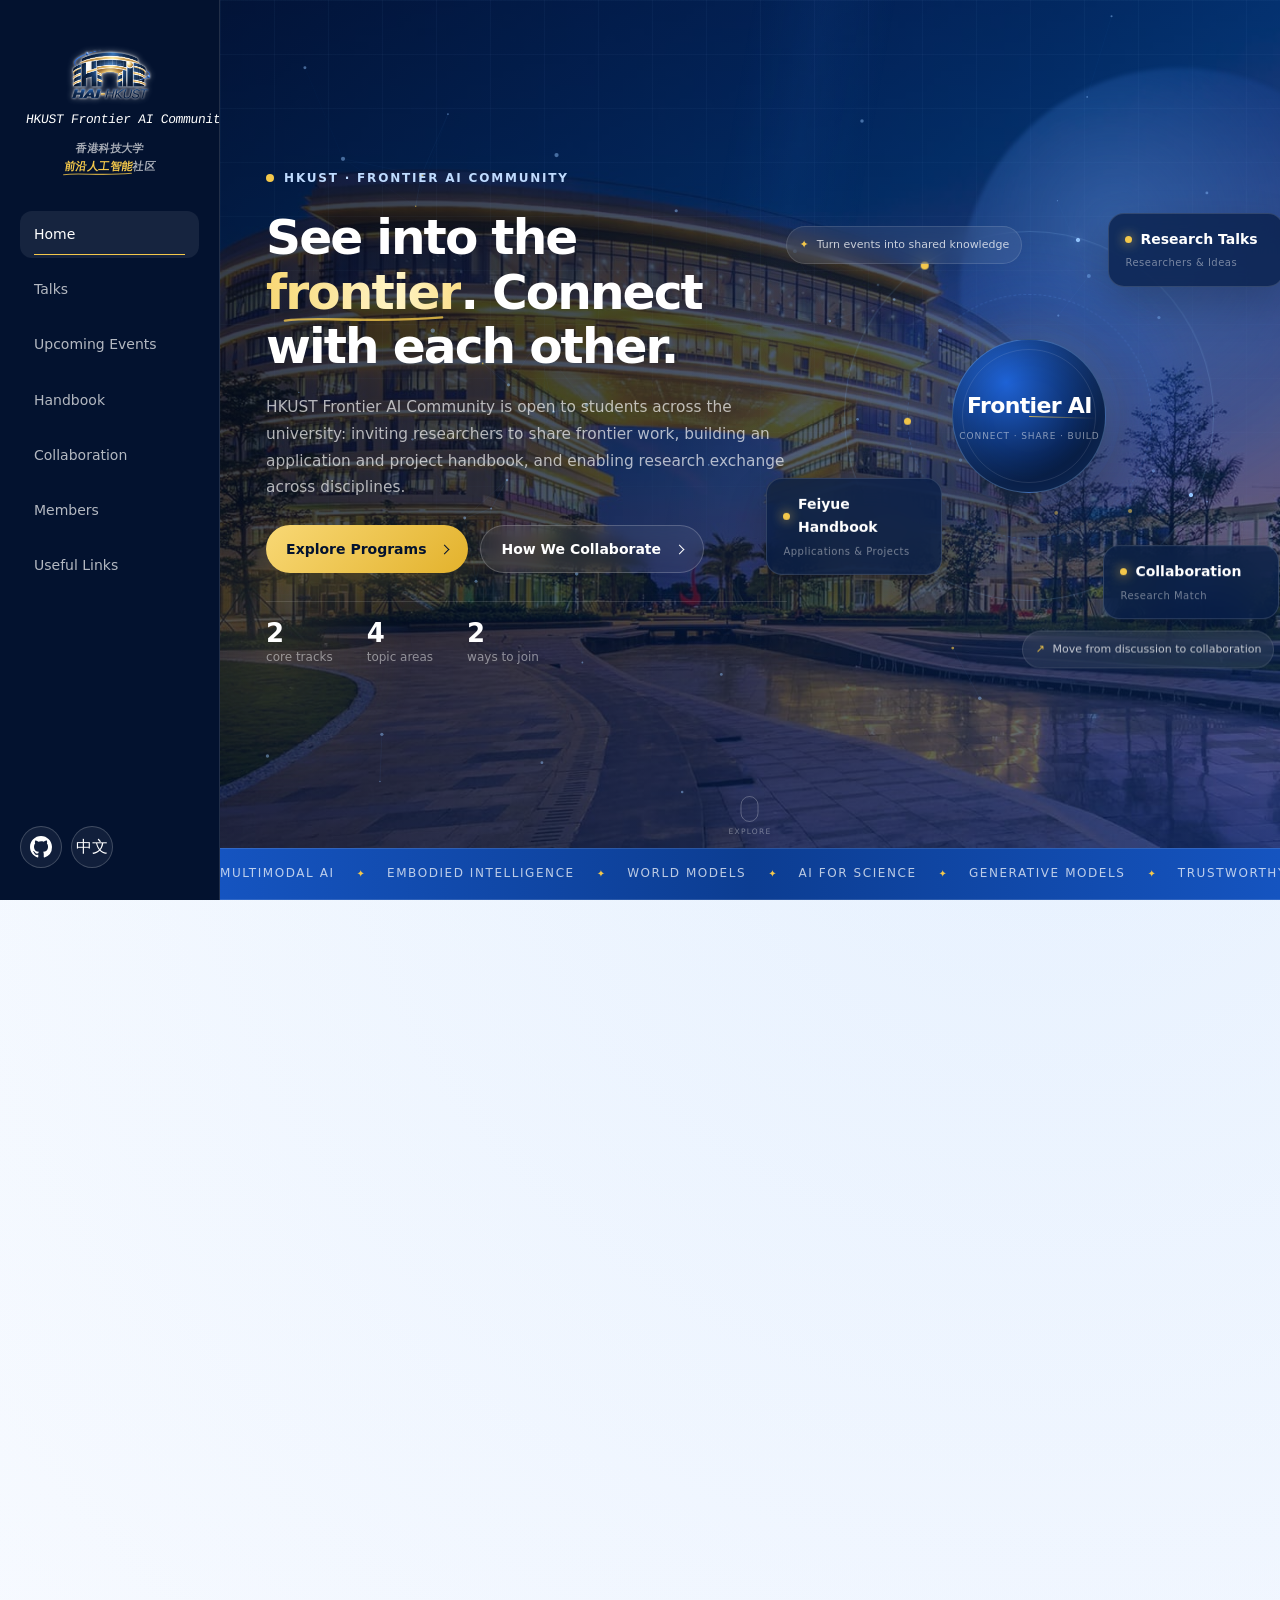
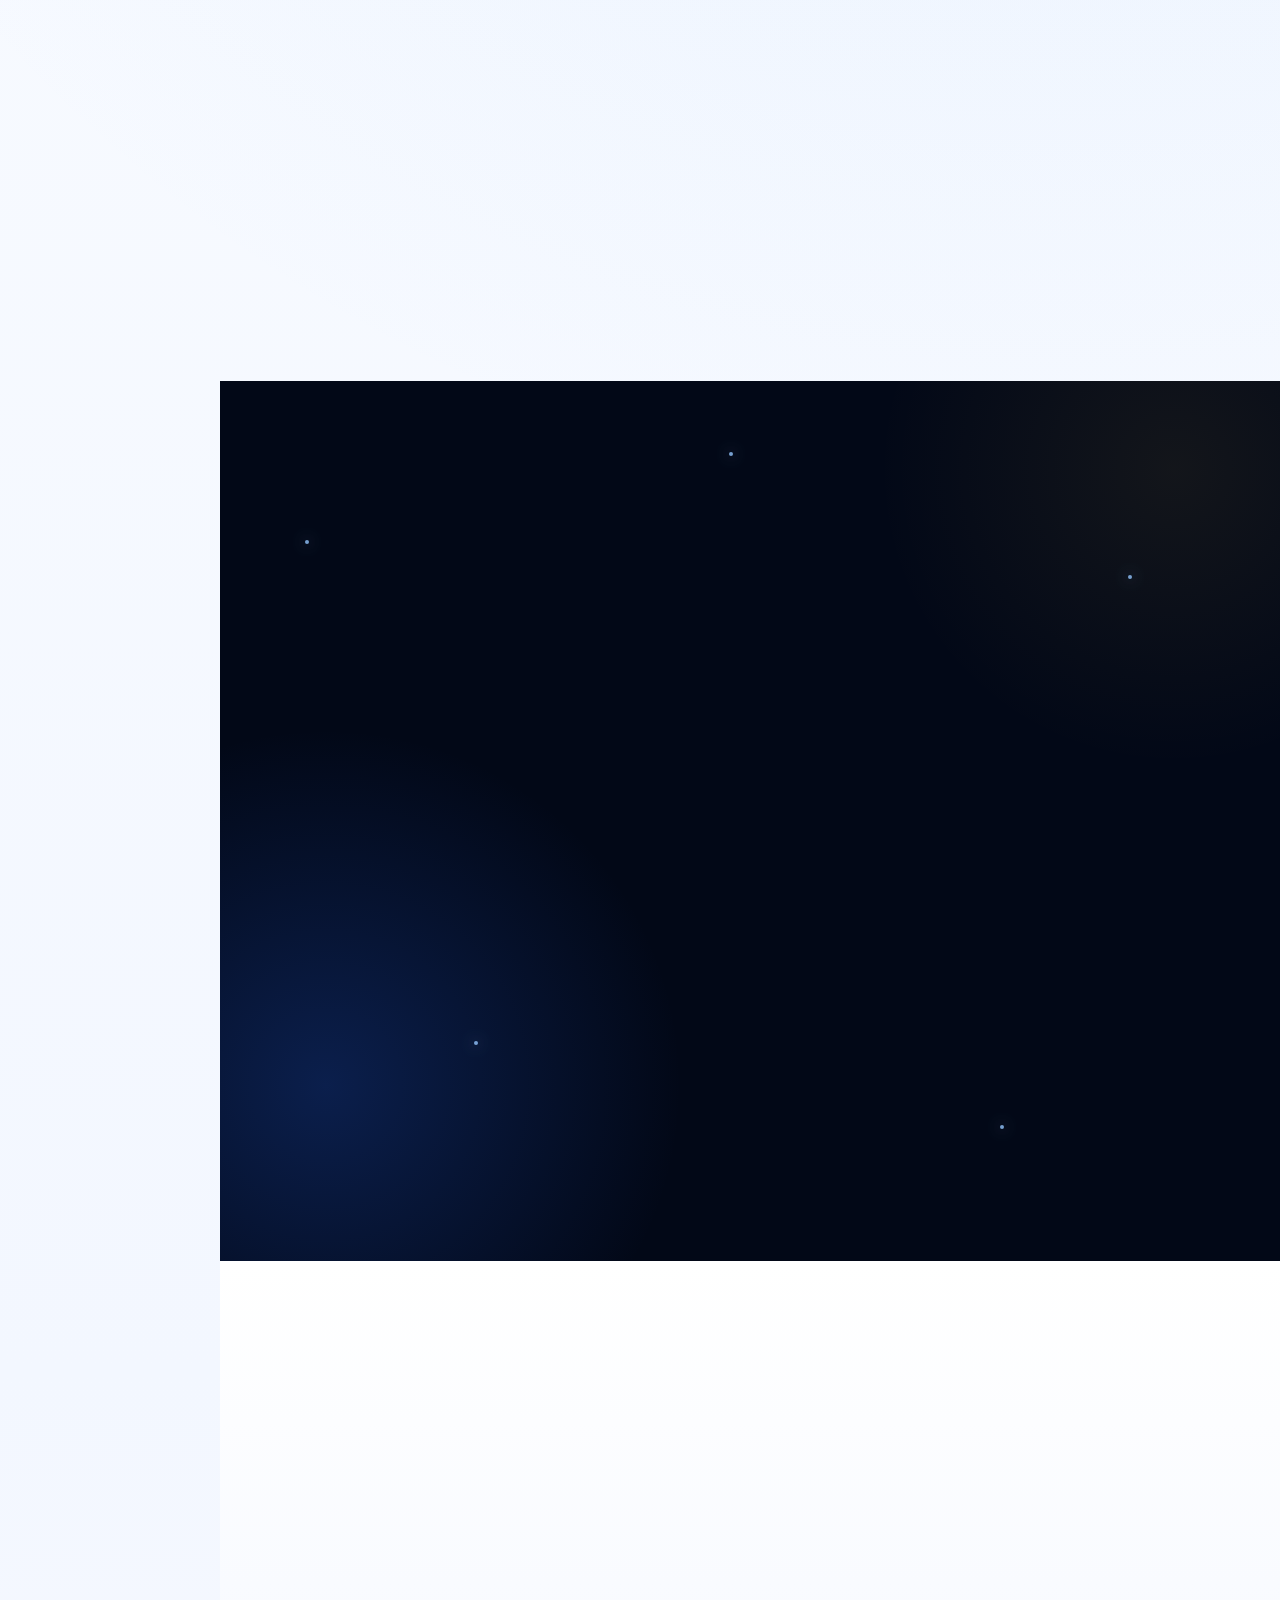
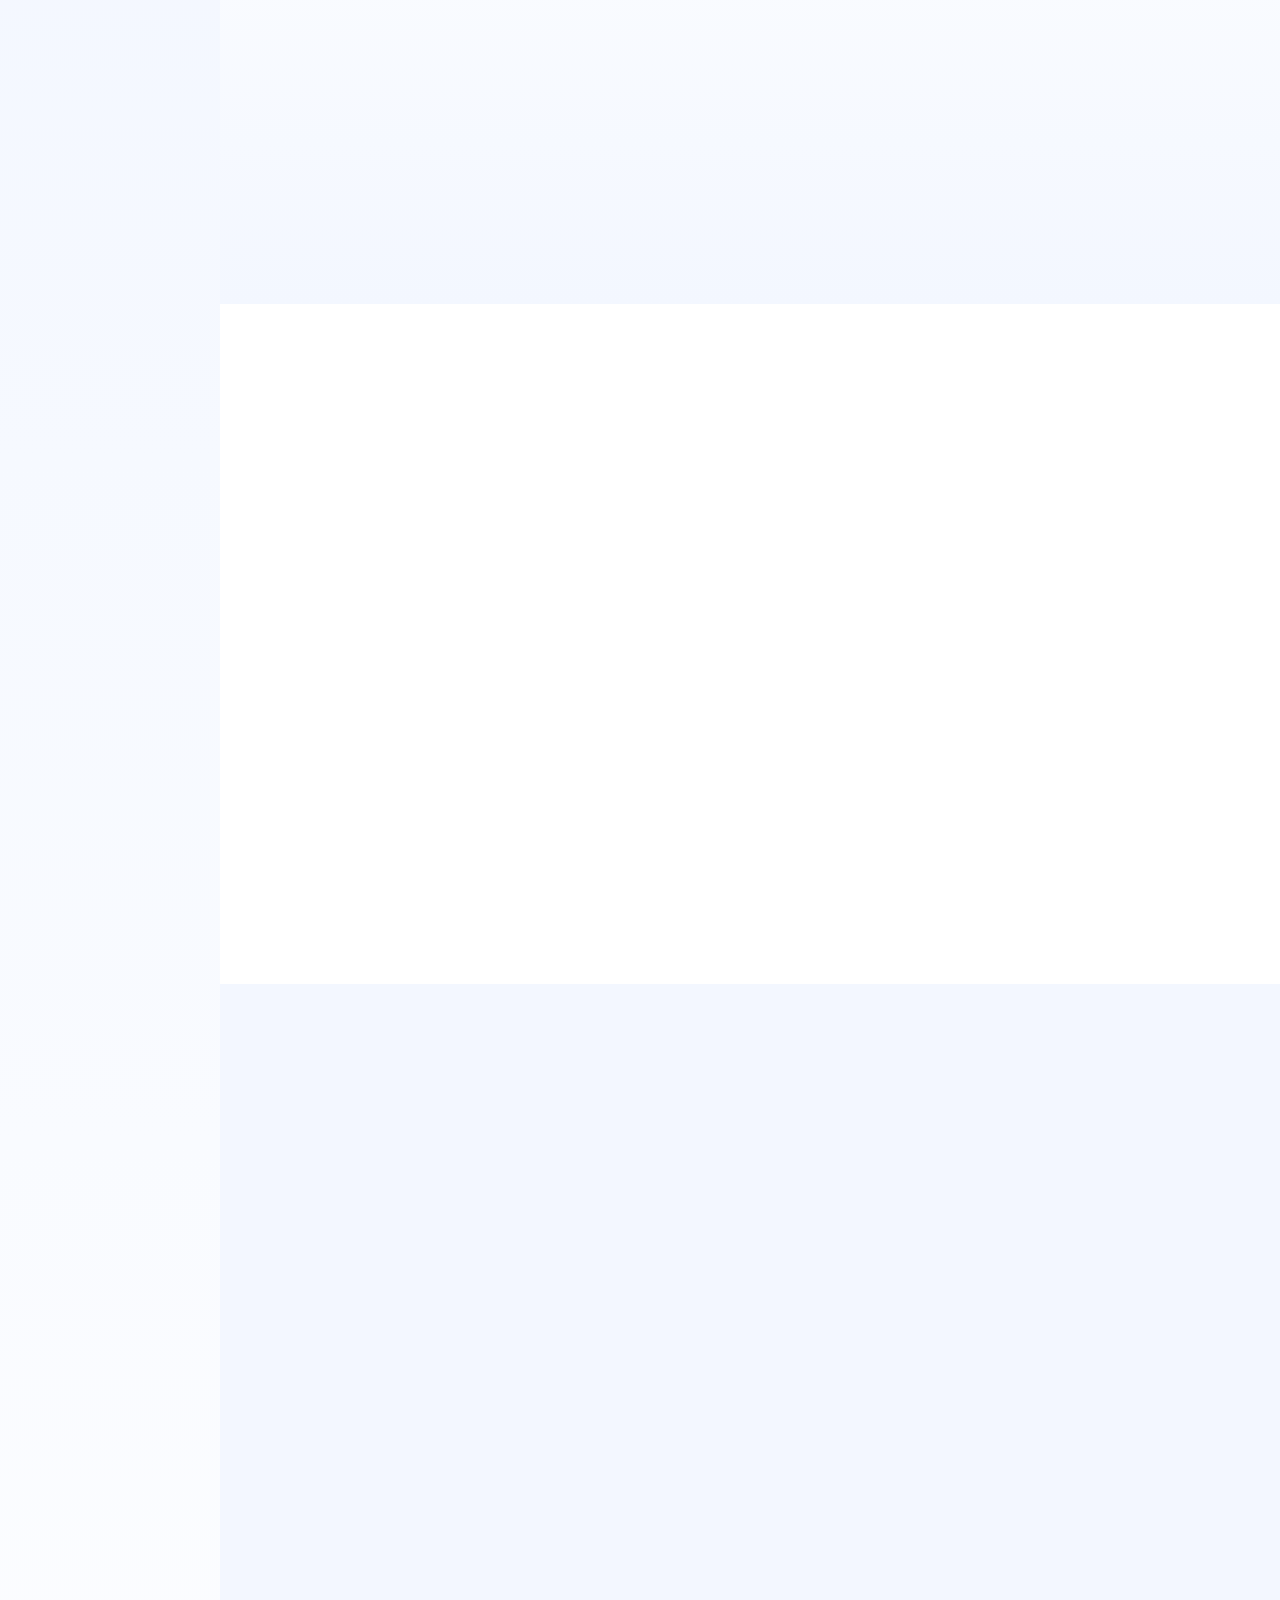
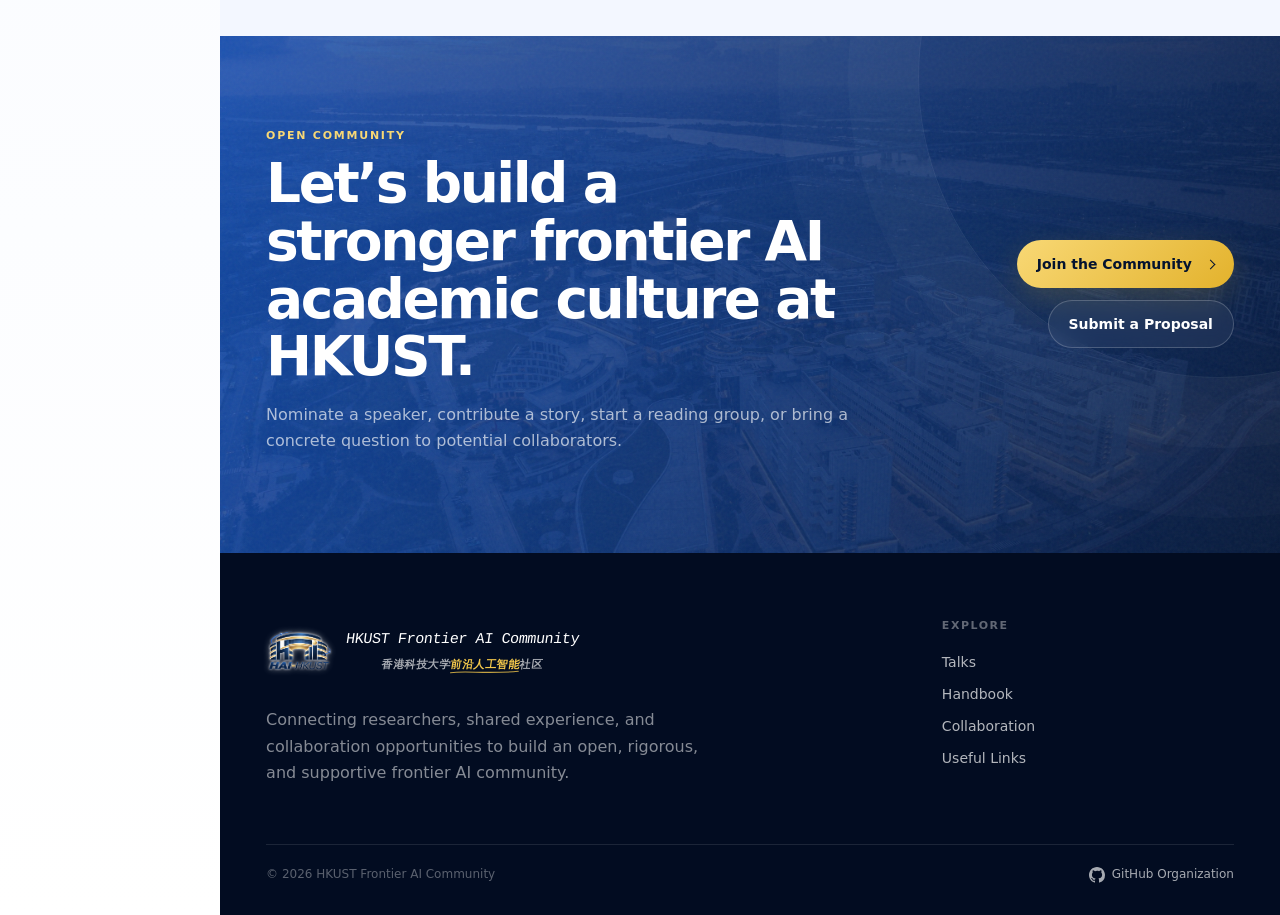
==== commit 253671fd: "Add community member gallery and founding team milestones" ====
--- a/index.html
+++ b/index.html
@@ -3,17 +3,17 @@
 <head>
   <meta charset="utf-8">
   <meta name="viewport" content="width=device-width,initial-scale=1">
-  <meta name="description" content="HKUST Frontier AI Club — frontier research talks, the Feiyue handbook, and research collaboration.">
+  <meta name="description" content="HKUST Frontier AI Community — frontier research talks, the Feiyue handbook, and research collaboration.">
   <meta name="theme-color" content="#041536">
   <meta name="referrer" content="strict-origin-when-cross-origin">
   <meta http-equiv="Content-Security-Policy" content="default-src 'self'; base-uri 'self'; object-src 'none'; form-action 'none'; script-src 'self'; style-src 'self'; img-src 'self' data:; font-src 'self'; connect-src 'self'; frame-src 'self' https://drive.google.com https://docs.google.com">
-  <title>HKUST Frontier AI Club</title>
-  <link rel="icon" href="assets/favicon/favicon.ico" sizes="any">
-  <link rel="icon" href="assets/favicon/favicon.svg" type="image/svg+xml">
-  <link rel="icon" href="assets/favicon/favicon-96x96.png" type="image/png" sizes="96x96">
-  <link rel="apple-touch-icon" href="assets/favicon/apple-touch-icon.png">
-  <link rel="manifest" href="assets/favicon/site.webmanifest">
-  <link rel="stylesheet" href="assets/css/site.css">
+  <title>HKUST Frontier AI Community</title>
+  <link rel="icon" href="assets/favicon/favicon.ico?v=20261019-logo-v2" sizes="any">
+  <link rel="icon" href="assets/favicon/favicon.svg?v=20261019-logo-v2" type="image/svg+xml">
+  <link rel="icon" href="assets/favicon/favicon-96x96.png?v=20261019-logo-v2" type="image/png" sizes="96x96">
+  <link rel="apple-touch-icon" href="assets/favicon/apple-touch-icon.png?v=20261019-logo-v2">
+  <link rel="manifest" href="assets/favicon/site.webmanifest?v=20261019-logo-v2">
+  <link rel="stylesheet" href="styles.css?v=20261024-marquee-edge">
 </head>
 <body class="page-home">
 <div class="scroll-progress" aria-hidden="true"><span></span></div>
@@ -160,6 +160,6 @@
 </main>
 <button class="back-to-top" aria-label="Back to top">↑</button>
 <div data-site-footer></div>
-<script type="module" src="assets/js/site.js"></script>
+<script type="module" src="js/site.js?v=20261105-team"></script>
 </body>
 </html>
--- a/styles.css
+++ b/styles.css
@@ -0,0 +1,718 @@
+:root {
+  --navy-1000:#020817;
+  --navy-950:#03122f;
+  --navy-900:#061a40;
+  --navy-850:#082353;
+  --navy-800:#0a2a63;
+  --blue-750:#1247a1;
+  --blue-700:#1554c0;
+  --blue-600:#2563eb;
+  --blue-500:#3b82f6;
+  --blue-400:#60a5fa;
+  --blue-300:#93c5fd;
+  --blue-200:#bfdbfe;
+  --blue-100:#dbeafe;
+  --blue-050:#f3f7ff;
+  --gold-700:#a97708;
+  --gold-600:#c99513;
+  --gold-500:#e3b22c;
+  --gold-400:#f4c84b;
+  --gold-300:#f8d875;
+  --gold-200:#f9e8aa;
+  --ink:#0c1830;
+  --muted:#61708d;
+  --line:rgba(14,53,115,.14);
+  --line-strong:rgba(14,53,115,.22);
+  --white:#fff;
+  --shadow:0 24px 70px rgba(7,35,88,.12);
+  --shadow-lg:0 40px 100px rgba(4,28,75,.18);
+  --radius-xl:34px;
+  --radius-lg:28px;
+  --radius-md:20px;
+  --radius-sm:12px;
+  --section-space:56px;
+  --section-heading-space:32px;
+  --section-tight-space:32px;
+  --max:1760px;
+  --gutter:clamp(20px,3.6vw,72px);
+  --ease:cubic-bezier(.22,1,.36,1);
+}
+
+*{box-sizing:border-box}
+html{scroll-behavior:smooth}
+body{
+  margin:0;
+  color:var(--ink);
+  background:
+    radial-gradient(circle at 82% 12%,rgba(96,165,250,.12),transparent 28%),
+    linear-gradient(180deg,#fbfdff 0%,var(--blue-050) 52%,#fff 100%);
+  font-family:Inter,ui-sans-serif,system-ui,-apple-system,BlinkMacSystemFont,"Segoe UI","PingFang SC","Hiragino Sans GB","Microsoft YaHei",Arial,sans-serif;
+  line-height:1.65;
+  -webkit-font-smoothing:antialiased;
+  overflow-x:hidden;
+}
+body.menu-open{overflow:hidden}
+body:not(.talk-embed){min-height:100svh;display:flex;flex-direction:column}
+body:not(.talk-embed)>main{flex:1 0 auto}
+body>[data-site-footer]{flex-shrink:0}
+@media(min-width:1051px){
+ body.page-talk:not(.talk-embed)>main{display:flex;align-items:center}
+ body.page-talk:not(.talk-embed) .talk-room{padding-block:40px}
+}
+a{color:inherit;text-decoration:none}
+button{font:inherit}
+img,svg{max-width:100%}
+::selection{background:var(--gold-200);color:var(--navy-950)}
+
+.scroll-progress{position:fixed;inset:0 0 auto;z-index:120;height:3px;pointer-events:none;background:transparent}
+.scroll-progress span{display:block;width:0;height:100%;background:linear-gradient(90deg,var(--gold-400),var(--blue-400));box-shadow:0 0 16px rgba(244,200,75,.55)}
+.cursor-glow{position:fixed;z-index:4;width:420px;height:420px;border-radius:50%;pointer-events:none;transform:translate(-50%,-50%);background:radial-gradient(circle,rgba(59,130,246,.08),rgba(59,130,246,0) 66%);opacity:0;transition:opacity .3s ease;mix-blend-mode:multiply}
+body:hover .cursor-glow{opacity:1}
+
+.container,.hero-inner,.page-hero-inner,.nav-wrap,.talk-room,.cta-band-inner{
+  width:min(var(--max),calc(100% - 2 * var(--gutter)));
+  margin-inline:auto;
+}
+.narrow-container{max-width:900px}
+.section{padding:var(--section-space) 0;position:relative}
+.section-tight{padding:var(--section-tight-space) 0 var(--section-space)}
+
+.site-header{
+  position:fixed;top:0;left:0;right:0;z-index:100;
+  border-bottom:1px solid rgba(255,255,255,.08);
+  background:rgba(3,18,47,.76);
+  backdrop-filter:blur(20px) saturate(150%);
+  transition:background .35s ease,box-shadow .35s ease,transform .35s ease;
+}
+.site-header.scrolled{background:rgba(3,18,47,.94);box-shadow:0 14px 36px rgba(1,11,32,.22)}
+.site-header.header-hidden{transform:translateY(-100%)}
+.nav-wrap{height:76px;display:flex;align-items:center;justify-content:space-between;gap:28px}
+.brand{display:inline-flex;align-items:center;gap:12px;color:#fff;font-weight:760;letter-spacing:-.02em;white-space:nowrap;min-width:0}
+.brand-mark{display:block;width:66px;height:66px;flex-shrink:0;object-fit:contain;filter:drop-shadow(0 0 1px rgba(255,255,255,.95)) drop-shadow(0 0 3px rgba(255,255,255,.45))}
+.brand-name{font-size:14px;line-height:1.12}.brand-name small{display:block;color:rgba(255,255,255,.56);font-size:9px;font-weight:550;letter-spacing:.08em;text-transform:none;line-height:1.25;margin-top:3px}
+.nav-links{display:flex;align-items:center;gap:4px}
+.nav-links a,.resource-shortcuts a{color:rgba(255,255,255,.7);padding:9px 12px;border-radius:999px;font-size:14px;transition:.24s ease;position:relative}
+.nav-links a::after,.resource-shortcuts a::after{content:"";position:absolute;left:50%;right:50%;bottom:3px;height:1px;background:var(--gold-400);transition:.25s var(--ease)}
+.nav-links a:hover,.nav-links a.active,.resource-shortcuts a:hover,.resource-shortcuts a:focus-visible{color:#fff;background:rgba(255,255,255,.075)}
+.nav-links a:hover::after,.nav-links a.active::after,.resource-shortcuts a:hover::after,.resource-shortcuts a:focus-visible::after{left:14px;right:14px}
+.nav-links .nav-github-mobile{display:none;align-items:center;gap:8px}
+.nav-actions{display:flex;align-items:center;gap:9px}
+.nav-github svg{width:22px;height:22px;flex:none}
+.nav-github-mobile svg{width:17px;height:17px;flex:none}
+.nav-github,.lang-toggle,.menu-toggle{color:#fff;border:1px solid rgba(255,255,255,.2);border-radius:999px;background:rgba(255,255,255,.06);padding:8px 12px;cursor:pointer;transition:.22s ease}
+.nav-github:hover,.lang-toggle:hover,.menu-toggle:hover{background:rgba(255,255,255,.13);border-color:rgba(255,255,255,.34)}
+.nav-github,.lang-toggle{display:inline-flex;align-items:center;justify-content:center;width:42px;height:42px;padding:0}
+.menu-toggle{display:none;width:42px;height:42px;padding:0;position:relative}
+.menu-toggle span,.menu-toggle::before,.menu-toggle::after{content:"";position:absolute;left:11px;width:18px;height:1.5px;background:#fff;transition:.25s ease}
+.menu-toggle::before{top:14px}.menu-toggle span{top:20px}.menu-toggle::after{top:26px}
+.menu-toggle.active::before{top:20px;transform:rotate(45deg)}.menu-toggle.active span{opacity:0}.menu-toggle.active::after{top:20px;transform:rotate(-45deg)}
+
+.hero{min-height:100svh;position:relative;overflow:hidden;color:#fff;background:linear-gradient(135deg,var(--navy-1000) 0%,var(--navy-950) 44%,#082d6d 100%)}
+.hero::before{content:"";position:absolute;inset:0;z-index:0;background:linear-gradient(135deg,rgba(2,8,23,.82) 0%,rgba(3,18,47,.72) 44%,rgba(8,45,109,.58) 100%),url("assets/images/hero-bg.jpg") center/cover no-repeat}
+.network-canvas{position:absolute;inset:0;width:100%;height:100%;opacity:.85}
+.hero-grid,.page-hero-grid{position:absolute;inset:0;background-image:linear-gradient(rgba(147,197,253,.055) 1px,transparent 1px),linear-gradient(90deg,rgba(147,197,253,.055) 1px,transparent 1px);background-size:54px 54px;mask-image:linear-gradient(to bottom,rgba(0,0,0,.8),transparent 92%)}
+.hero-grid::after,.page-hero-grid::after{content:"";position:absolute;inset:0;background:linear-gradient(100deg,transparent 44%,rgba(59,130,246,.08) 50%,transparent 56%);animation:gridSweep 10s linear infinite}
+.hero-orb,.page-orb{position:absolute;border-radius:50%;filter:blur(2px);pointer-events:none}
+.orb-one{width:440px;height:440px;right:-120px;top:8%;background:radial-gradient(circle at 35% 35%,rgba(96,165,250,.34),rgba(37,99,235,.08) 55%,transparent 72%)}
+.orb-two{width:300px;height:300px;left:-100px;bottom:5%;background:radial-gradient(circle,rgba(244,200,75,.13),transparent 68%)}
+.hero-inner{min-height:100svh;padding:138px 0 92px;display:grid;grid-template-columns:1.02fr .98fr;align-items:center;gap:50px;position:relative;z-index:3}
+.eyebrow{display:inline-flex;align-items:center;gap:10px;color:var(--blue-200);font-size:12px;line-height:1.4;letter-spacing:.15em;text-transform:uppercase;font-weight:780}
+.eyebrow-pulse{width:8px;height:8px;border-radius:50%;background:var(--gold-400);box-shadow:0 0 0 0 rgba(244,200,75,.5);animation:eyebrowPulse 2s infinite}
+.hero h1{font-size:clamp(42px,5vw,68px);line-height:1.02;letter-spacing:-.04em;margin:24px 0 28px;max-width:none}
+.hero h1 span{display:inline}
+.hero h1 .accent{color:var(--gold-400);position:relative;white-space:nowrap}
+.hero h1 .accent::after,.brand-accent::after{content:"";position:absolute;left:0;right:0;bottom:-3px;height:8px;background:url("data:image/svg+xml,%3Csvg xmlns='http://www.w3.org/2000/svg' viewBox='0 0 200 10'%3E%3Cpath d='M2 7C45 1 110 11 198 3' fill='none' stroke='%23f4c84b' stroke-width='3' stroke-linecap='round'/%3E%3C/svg%3E") center/100% 100% no-repeat;opacity:.8}
+.text-shimmer{background:linear-gradient(90deg,var(--gold-300),#fff4c6,var(--gold-400),var(--gold-300));background-size:200% auto;color:transparent!important;background-clip:text;-webkit-background-clip:text;animation:textShimmer 5s linear infinite}
+.hero-lead{font-size:18px;line-height:1.8;color:rgba(255,255,255,.67);max-width:46rem;margin:0}
+.hero-actions,.page-hero-actions{display:flex;flex-wrap:wrap;gap:12px;margin-top:34px}
+.btn{display:inline-flex;align-items:center;justify-content:center;gap:12px;min-height:48px;padding:11px 20px;border-radius:999px;font-size:14px;font-weight:760;transition:transform .25s var(--ease),box-shadow .25s ease,background .25s ease,border-color .25s ease;position:relative;overflow:hidden}
+.btn::before{content:"";position:absolute;inset:0;transform:translateX(-110%);background:linear-gradient(90deg,transparent,rgba(255,255,255,.28),transparent);transition:transform .65s ease}
+.btn:hover::before{transform:translateX(110%)}
+.btn:hover{transform:translateY(-2px)}
+.btn-primary{color:var(--navy-950);background:linear-gradient(135deg,var(--gold-300),var(--gold-500));box-shadow:0 12px 32px rgba(227,178,44,.2)}
+.btn-primary:hover{box-shadow:0 17px 40px rgba(227,178,44,.32)}
+.btn-ghost{color:#fff;border:1px solid rgba(255,255,255,.2);background:rgba(255,255,255,.055);backdrop-filter:blur(8px)}
+.btn-ghost:hover{background:rgba(255,255,255,.11);border-color:rgba(255,255,255,.34)}
+.hero-facts{display:flex;gap:34px;margin-top:46px;padding-top:28px;border-top:1px solid rgba(255,255,255,.12);max-width:610px}
+.hero-facts>div{display:grid;gap:2px}
+.hero-facts strong{font-size:26px;line-height:1;color:#fff;font-weight:820}
+.hero-facts span{font-size:12px;color:rgba(255,255,255,.48)}
+
+.orbit-stage{min-height:560px;position:relative;display:grid;place-items:center;transform-style:preserve-3d}
+.orbit-board{width:510px;height:510px;position:relative;display:grid;place-items:center;transform-style:preserve-3d}
+.orbit-halo{position:absolute;border-radius:50%;filter:blur(20px)}
+.halo-one{width:330px;height:330px;background:rgba(37,99,235,.14);animation:breathe 5s ease-in-out infinite}
+.halo-two{width:170px;height:170px;background:rgba(244,200,75,.12);animation:breathe 4s 1s ease-in-out infinite reverse}
+.orbit-ring{position:absolute;border-radius:50%;border:1px solid rgba(147,197,253,.18)}
+.ring-one{width:370px;height:370px;animation:spinSlow 22s linear infinite}
+.ring-one::before,.ring-one::after,.ring-two::before{content:"";position:absolute;border-radius:50%;background:var(--gold-400);box-shadow:0 0 16px rgba(244,200,75,.8)}
+.ring-one::before{width:8px;height:8px;top:30px;left:75px}.ring-one::after{width:5px;height:5px;bottom:28px;right:78px}
+.ring-two{width:245px;height:245px;border-style:dashed;border-color:rgba(96,165,250,.22);animation:spinSlow 16s linear infinite reverse}
+.ring-two::before{width:7px;height:7px;left:-4px;top:50%}
+.orbit-core{width:154px;height:154px;border-radius:50%;display:grid;place-items:center;text-align:center;position:relative;background:radial-gradient(circle at 35% 28%,#1f63d6,var(--navy-900) 68%);border:1px solid rgba(147,197,253,.34);box-shadow:0 0 0 14px rgba(37,99,235,.06),0 32px 70px rgba(0,0,0,.34),inset 0 0 40px rgba(96,165,250,.13);z-index:3}
+.orbit-core span{display:block;font-size:22px;font-weight:820;letter-spacing:-.03em}.orbit-core small{display:block;margin-top:5px;color:rgba(255,255,255,.5);font-size:9px;letter-spacing:.1em;text-transform:uppercase}
+.core-radar{position:absolute;inset:9px;border:1px solid rgba(255,255,255,.1);border-radius:50%;overflow:hidden}
+.core-radar::after{content:"";position:absolute;left:50%;top:50%;width:50%;height:1px;transform-origin:left;background:linear-gradient(90deg,rgba(244,200,75,.8),transparent);animation:radar 4s linear infinite}
+.orbit-node{position:absolute;z-index:4;width:176px;padding:14px 16px;border:1px solid rgba(255,255,255,.14);border-radius:16px;background:rgba(7,30,72,.76);box-shadow:0 16px 40px rgba(0,0,0,.2);backdrop-filter:blur(14px);animation:floatNode 5s ease-in-out infinite}
+.orbit-node strong{display:flex;align-items:center;gap:8px;color:#fff;font-size:14px}.orbit-node>span{display:block;margin-top:4px;color:rgba(255,255,255,.43);font-size:10px;letter-spacing:.05em}.node-dot{width:7px;height:7px;border-radius:50%;background:var(--gold-400);box-shadow:0 0 12px var(--gold-400)}
+.node-a{top:52px;right:0}.node-b{left:-8px;bottom:90px;animation-delay:-1.4s}.node-c{right:5px;bottom:42px;animation-delay:-2.7s}
+.data-spark{position:absolute;width:4px;height:4px;border-radius:50%;background:var(--blue-300);box-shadow:0 0 12px var(--blue-300)}
+.spark-a{top:24%;left:20%;animation:spark 2.8s infinite}.spark-b{top:65%;right:18%;animation:spark 3.5s .7s infinite}.spark-c{top:15%;right:40%;animation:spark 2.3s 1.2s infinite}
+.floating-note{position:absolute;z-index:6;display:flex;align-items:center;gap:8px;padding:9px 12px;border-radius:999px;color:rgba(255,255,255,.75);font-size:11px;background:rgba(255,255,255,.07);border:1px solid rgba(255,255,255,.12);backdrop-filter:blur(10px);animation:floatNode 4.8s ease-in-out infinite}
+.note-icon{color:var(--gold-400)}.note-a{left:12px;top:80px}.note-b{right:10px;bottom:60px;animation-delay:-2s}
+.scroll-cue{position:absolute;z-index:5;left:50%;bottom:24px;transform:translateX(-50%);display:grid;justify-items:center;gap:7px;color:rgba(255,255,255,.38);font-size:9px;letter-spacing:.14em;text-transform:uppercase}
+.scroll-cue span{width:22px;height:36px;border:1px solid rgba(255,255,255,.25);border-radius:999px;position:relative}.scroll-cue span::after{content:"";position:absolute;width:3px;height:7px;top:7px;left:50%;transform:translateX(-50%);border-radius:2px;background:var(--gold-400);animation:scrollDot 1.8s infinite}
+
+.topic-marquee{overflow:hidden;color:#fff;background:linear-gradient(90deg,var(--blue-700),#0c3d92,var(--blue-700));border-top:1px solid rgba(255,255,255,.12);border-bottom:1px solid rgba(255,255,255,.12)}
+.marquee-track{display:flex;width:max-content;align-items:center;gap:22px;padding:15px 0;animation:marquee 30s linear infinite}
+.marquee-track span{font-size:12px;letter-spacing:.13em;text-transform:uppercase;color:rgba(255,255,255,.72)}.marquee-track i{color:var(--gold-400);font-style:normal;font-size:10px}
+
+.section-heading{display:grid;grid-template-columns:170px 1fr;gap:40px;align-items:start;margin-bottom:var(--section-heading-space)}
+.kicker{color:var(--blue-600);font-size:11px;font-weight:820;letter-spacing:.16em;text-transform:uppercase;padding-top:9px}.kicker.light{color:var(--gold-300)}
+.section-heading h2{margin:0;font-size:clamp(36px,4.4vw,60px);line-height:1.08;letter-spacing:-.045em;max-width:none}.section-heading p{max-width:720px;margin:18px 0 0;color:var(--muted);font-size:16px}
+
+.pillars{display:grid;grid-template-columns:repeat(3,1fr);gap:18px}
+.pillar-card{min-height:460px;padding:30px;border:1px solid var(--line);border-radius:var(--radius-lg);background:rgba(255,255,255,.78);box-shadow:0 14px 48px rgba(8,49,116,.06);position:relative;overflow:hidden;transition:transform .35s var(--ease),box-shadow .35s ease,border-color .35s ease;transform-style:preserve-3d}
+.pillar-card::after{content:"";position:absolute;width:210px;height:210px;right:-105px;top:-105px;border-radius:50%;background:rgba(37,99,235,.06);transition:.4s ease}
+.pillar-card:hover{box-shadow:0 28px 70px rgba(8,49,116,.14);border-color:rgba(37,99,235,.27)}
+.pillar-card:hover::after{transform:scale(1.25)}
+.card-glow{position:absolute;width:180px;height:180px;border-radius:50%;filter:blur(50px);background:rgba(59,130,246,.12);opacity:0;left:var(--mx,50%);top:var(--my,50%);transform:translate(-50%,-50%);transition:opacity .3s ease;pointer-events:none}.pillar-card:hover .card-glow{opacity:1}
+.pillar-number{color:var(--gold-600);font-weight:800;font-size:14px;letter-spacing:.12em}
+.pillar-icon{margin:48px 0 30px;width:74px;height:74px;display:grid;place-items:center;border-radius:21px;color:#fff;background:linear-gradient(145deg,var(--blue-700),var(--navy-900));box-shadow:0 18px 32px rgba(21,84,192,.2);transition:transform .35s var(--ease)}
+.pillar-card:hover .pillar-icon{transform:translateY(-5px) rotate(-3deg)}.pillar-icon.gold-icon{background:linear-gradient(145deg,var(--gold-400),var(--gold-700));box-shadow:0 18px 32px rgba(201,149,19,.2)}
+.pillar-icon svg{width:32px;height:32px}.pillar-card h3{margin:0;font-size:25px;letter-spacing:-.025em}.pillar-card p{color:var(--muted);margin:12px 0 24px}.text-link{display:inline-flex;align-items:center;gap:8px;color:var(--blue-700);font-weight:760;font-size:14px}
+
+.stat-section{padding-top:0}
+.stat-panel{display:grid;grid-template-columns:1.1fr 1.4fr;gap:50px;padding:48px;border-radius:var(--radius-xl);color:#fff;background:linear-gradient(125deg,var(--navy-950),#0b347a);box-shadow:var(--shadow-lg);position:relative;overflow:hidden}
+.stat-panel::before{content:"";position:absolute;right:-120px;top:-170px;width:420px;height:420px;border:1px solid rgba(255,255,255,.08);border-radius:50%;box-shadow:0 0 0 55px rgba(255,255,255,.025),0 0 0 110px rgba(255,255,255,.018)}
+.stat-intro{position:relative;z-index:2}.stat-intro .kicker{color:var(--gold-400)}.stat-intro h2{margin:14px 0;font-size:36px;line-height:1.1;letter-spacing:-.04em}.stat-intro p{margin:0;color:rgba(255,255,255,.58)}
+.stat-grid{display:grid;grid-template-columns:repeat(2,1fr);position:relative;z-index:2}.stat-item{padding:18px 24px;border-left:1px solid rgba(255,255,255,.11);display:grid;gap:8px}.stat-item:nth-child(n+3){border-top:1px solid rgba(255,255,255,.11)}.stat-item strong{font-size:52px;line-height:1;color:var(--gold-300);letter-spacing:-.06em}.stat-item span{font-size:13px;color:rgba(255,255,255,.55)}
+
+.dark-section{color:#fff;background:var(--navy-1000);position:relative;overflow:hidden}.dark-section::before{content:"";position:absolute;inset:0;background:radial-gradient(circle at 10% 80%,rgba(37,99,235,.25),transparent 30%),radial-gradient(circle at 90% 10%,rgba(244,200,75,.07),transparent 24%)}.dark-section .container{position:relative;z-index:2}.dark-section .section-heading p{color:rgba(255,255,255,.58)}.dark-section .kicker{color:var(--gold-400)}
+.constellation{position:absolute;inset:0;opacity:.8}.constellation i{position:absolute;width:4px;height:4px;border-radius:50%;background:var(--blue-300);box-shadow:0 0 16px var(--blue-300)}.constellation i:nth-child(1){left:8%;top:18%;animation:spark 3s infinite}.constellation i:nth-child(2){left:24%;top:75%;animation:spark 4s 1s infinite}.constellation i:nth-child(3){right:14%;top:22%;animation:spark 2.6s .6s infinite}.constellation i:nth-child(4){right:26%;bottom:15%;animation:spark 3.4s 1.6s infinite}.constellation i:nth-child(5){left:48%;top:8%;animation:spark 4.2s 2s infinite}
+.program-grid{display:grid;grid-template-columns:repeat(12,1fr);gap:18px}.program-card{border:1px solid rgba(255,255,255,.13);background:rgba(255,255,255,.045);border-radius:24px;padding:30px;min-height:280px;position:relative;overflow:hidden;transition:.35s var(--ease)}.program-card::before{content:"";position:absolute;inset:-1px;background:linear-gradient(120deg,transparent 25%,rgba(96,165,250,.15),transparent 70%);transform:translateX(-100%);transition:.7s ease}.program-card:hover{transform:translateY(-7px);border-color:rgba(96,165,250,.28);background:rgba(255,255,255,.065)}.program-card:hover::before{transform:translateX(100%)}.program-card:nth-child(1),.program-card:nth-child(4){grid-column:span 7}.program-card:nth-child(2),.program-card:nth-child(3){grid-column:span 5}.program-meta{color:var(--gold-400);font-size:12px;letter-spacing:.13em;text-transform:uppercase;font-weight:800}.program-card h3{font-size:27px;margin:22px 0 10px;letter-spacing:-.025em;max-width:520px}.program-card p{color:rgba(255,255,255,.6);max-width:620px}.program-arrow{position:absolute;right:26px;top:24px;color:rgba(255,255,255,.25);font-size:22px;transition:.3s ease}.program-card:hover .program-arrow{color:var(--gold-400);transform:translate(3px,-3px)}
+.tag-list{display:flex;flex-wrap:wrap;gap:8px;margin-top:24px}.tag{border:1px solid rgba(255,255,255,.15);background:rgba(255,255,255,.05);color:rgba(255,255,255,.75);border-radius:999px;padding:6px 10px;font-size:12px}.light-tags .tag{color:#244268;border-color:var(--line);background:var(--blue-050)}
+
+.roadmap-section{background:linear-gradient(180deg,#fff,var(--blue-050))}.roadmap{display:grid;grid-template-columns:repeat(4,1fr);gap:24px;position:relative;padding-top:36px}.roadmap-line{position:absolute;top:48px;left:7%;right:7%;height:1px;background:linear-gradient(90deg,var(--blue-300),var(--gold-400),var(--blue-300))}.roadmap-line span{display:block;height:100%;width:0;background:#fff;box-shadow:0 0 20px #fff;transition:width 1.5s ease}.roadmap.visible .roadmap-line span{width:100%}.roadmap-step{position:relative;padding:34px 24px 24px;border:1px solid var(--line);border-radius:20px;background:rgba(255,255,255,.8);text-align:center}.roadmap-step b{position:absolute;top:-34px;left:50%;transform:translateX(-50%);font-size:12px;color:var(--blue-600);letter-spacing:.12em}.roadmap-dot{position:absolute;width:13px;height:13px;border-radius:50%;left:50%;top:-1px;transform:translate(-50%,-50%);background:var(--gold-400);box-shadow:0 0 0 6px #fff,0 0 18px rgba(227,178,44,.5)}.roadmap-step h3{font-size:20px;margin:8px 0}.roadmap-step p{font-size:14px;color:var(--muted);margin:0}
+
+.audience-section{background:#fff}.audience-grid{display:grid;grid-template-columns:repeat(3,1fr);gap:18px}.audience-card{padding:30px;border-radius:24px;border:1px solid var(--line);background:linear-gradient(145deg,#fff,#f7faff);transition:.35s var(--ease);position:relative;overflow:hidden}.audience-card::after{content:"";position:absolute;width:120px;height:120px;border-radius:50%;right:-70px;bottom:-70px;background:rgba(59,130,246,.08);transition:.35s ease}.audience-card:hover{transform:translateY(-6px);box-shadow:0 24px 60px rgba(8,49,116,.11)}.audience-card:hover::after{transform:scale(1.5)}.audience-card>span{color:var(--gold-600);font-size:12px;font-weight:820;letter-spacing:.14em}.audience-card h3{font-size:24px;margin:28px 0 10px}.audience-card p{color:var(--muted);margin:0 0 24px}.audience-card a{color:var(--blue-700);font-size:13px;font-weight:760}.audience-card a{display:inline-flex;align-items:center;gap:6px}
+
+.faq-section{background:var(--blue-050)}.accordion{border-top:1px solid var(--line)}.accordion-item{border-bottom:1px solid var(--line)}.accordion-item button{width:100%;display:flex;align-items:center;justify-content:space-between;gap:20px;padding:24px 0;border:0;background:transparent;color:var(--ink);font-weight:720;font-size:18px;text-align:left;cursor:pointer}.accordion-item button i{flex:0 0 auto;width:26px;height:26px;border:1px solid var(--line-strong);border-radius:50%;position:relative}.accordion-item button i::before,.accordion-item button i::after{content:"";position:absolute;left:7px;right:7px;top:50%;height:1px;background:var(--blue-700);transition:.25s ease}.accordion-item button i::after{transform:rotate(90deg)}.accordion-item.open button i::after{transform:rotate(0)}.accordion-panel{max-height:0;overflow:hidden;transition:max-height .45s var(--ease)}.accordion-panel p{margin:0 0 24px;color:var(--muted);max-width:760px}
+
+.notice-card{padding:36px;border:1px solid var(--line);border-radius:var(--radius-lg);background:linear-gradient(135deg,#fff,#f2f7ff);display:grid;grid-template-columns:1fr auto;align-items:center;gap:30px;box-shadow:0 18px 54px rgba(8,49,116,.07);margin-top:42px}.notice-card h3{margin:0 0 8px;font-size:28px;letter-spacing:-.03em}.notice-card p{margin:0;color:var(--muted)}
+.cta-band{padding:82px 0;position:relative;overflow:hidden;background:linear-gradient(115deg,rgba(21,84,192,.86),rgba(6,26,64,.9)),url("assets/images/cta-bg.jpg") center/cover no-repeat;color:#fff}.cta-band::before{content:"";position:absolute;width:600px;height:600px;right:-240px;top:-260px;border:1px solid rgba(255,255,255,.08);border-radius:50%;box-shadow:0 0 0 70px rgba(255,255,255,.025),0 0 0 140px rgba(255,255,255,.018)}.cta-noise{position:absolute;inset:0;opacity:.16;background-image:url("data:image/svg+xml,%3Csvg viewBox='0 0 180 180' xmlns='http://www.w3.org/2000/svg'%3E%3Cfilter id='n'%3E%3CfeTurbulence type='fractalNoise' baseFrequency='.85' numOctaves='4' stitchTiles='stitch'/%3E%3C/filter%3E%3Crect width='100%25' height='100%25' filter='url(%23n)' opacity='.35'/%3E%3C/svg%3E")}.cta-band-inner{position:relative;z-index:2;display:grid;grid-template-columns:1.3fr .7fr;align-items:center;gap:40px}.cta-band h2{margin:10px 0 0;font-size:clamp(38px,4.3vw,60px);line-height:1.05;letter-spacing:-.045em}.cta-band p{color:rgba(255,255,255,.65);max-width:650px}.cta-actions{display:flex;justify-content:flex-end;gap:12px;flex-wrap:wrap}
+
+.site-footer{padding:64px 0 30px;background:#020c21;color:#fff}.footer-grid{display:grid;grid-template-columns:1.5fr .7fr;gap:50px}.footer-brand p{max-width:450px;color:rgba(255,255,255,.52)}.footer-title{color:rgba(255,255,255,.38);font-size:11px;letter-spacing:.14em;text-transform:uppercase;font-weight:800;margin-bottom:16px}.footer-links{display:grid;gap:9px}.footer-links a{color:rgba(255,255,255,.7);font-size:14px}.footer-links a:hover{color:var(--gold-400)}.footer-bottom{display:flex;justify-content:space-between;gap:20px;margin-top:42px;padding-top:20px;border-top:1px solid rgba(255,255,255,.1);color:rgba(255,255,255,.35);font-size:12px}
+.back-to-top{position:fixed;right:24px;bottom:52px;z-index:70;width:44px;height:44px;border:1px solid rgba(255,255,255,.15);border-radius:50%;color:#fff;background:rgba(3,18,47,.86);backdrop-filter:blur(12px);cursor:pointer;opacity:0;pointer-events:none;transform:translateY(12px);transition:.3s ease}.back-to-top.visible{opacity:1;pointer-events:auto;transform:none}.back-to-top:hover{background:var(--blue-700);transform:translateY(-3px)}
+
+/* Inner page hero */
+.page-hero{min-height:720px;padding-top:76px;position:relative;overflow:hidden;color:#fff;background:linear-gradient(130deg,var(--navy-1000),var(--navy-950) 55%,#0b397f)}
+.page-hero::before{content:"";position:absolute;inset:0;z-index:0;background:linear-gradient(135deg,rgba(2,8,23,.82) 0%,rgba(3,18,47,.72) 44%,rgba(8,45,109,.58) 100%),url("assets/images/hero-bg.jpg") center/cover no-repeat}
+.page-hero::after{content:"";position:absolute;width:500px;height:500px;right:-180px;bottom:-260px;border:1px solid rgba(255,255,255,.06);border-radius:50%;box-shadow:0 0 0 70px rgba(255,255,255,.02),0 0 0 140px rgba(255,255,255,.015)}
+.page-orb{width:400px;height:400px;right:6%;top:15%;background:radial-gradient(circle,rgba(59,130,246,.2),transparent 68%)}
+.page-hero-inner{min-height:644px;display:grid;grid-template-columns:minmax(0,1.25fr) minmax(280px,.9fr);align-items:center;gap:clamp(28px,4vw,80px);position:relative;z-index:3}.page-hero h1{font-size:clamp(42px,4.6vw,68px);line-height:1.02;letter-spacing:-.04em;margin:22px 0 26px;max-width:none}.page-hero p{font-size:18px;line-height:1.8;color:rgba(255,255,255,.64);max-width:46rem}.page-visual{width:100%;min-height:420px;display:grid;justify-items:end;align-items:center;position:relative}
+
+.talk-stage{width:420px;height:350px;position:relative;perspective:900px}.talk-screen{position:absolute;left:40px;right:40px;top:25px;height:225px;border:1px solid rgba(147,197,253,.28);border-radius:22px;background:linear-gradient(145deg,rgba(37,99,235,.25),rgba(255,255,255,.04));box-shadow:0 35px 80px rgba(0,0,0,.3),inset 0 0 50px rgba(96,165,250,.05);transform:rotateY(-5deg) rotateX(3deg);overflow:hidden}.talk-screen::before{content:"";position:absolute;inset:0;background:linear-gradient(110deg,transparent 35%,rgba(255,255,255,.1),transparent 60%);animation:gridSweep 6s infinite}.talk-screen>span{position:absolute;left:24px;top:20px;font-size:11px;letter-spacing:.15em;color:var(--gold-300)}.signal-bars{position:absolute;left:28px;right:28px;bottom:35px;height:110px;display:flex;align-items:end;gap:12px}.signal-bars i{flex:1;border-radius:8px 8px 2px 2px;background:linear-gradient(var(--blue-300),var(--blue-600));animation:barPulse 2.2s ease-in-out infinite}.signal-bars i:nth-child(1){height:35%;animation-delay:-.8s}.signal-bars i:nth-child(2){height:68%;animation-delay:-1.3s}.signal-bars i:nth-child(3){height:48%;animation-delay:-.3s}.signal-bars i:nth-child(4){height:88%;animation-delay:-1.8s}.signal-bars i:nth-child(5){height:58%;animation-delay:-1s}.audience-dots{position:absolute;left:20px;right:20px;bottom:10px;height:80px;background:radial-gradient(circle at 8px 8px,rgba(255,255,255,.3) 0 5px,transparent 5.5px) 0 0/38px 34px;mask-image:linear-gradient(to bottom,#000,transparent)}.live-badge{position:absolute;right:2px;top:5px;padding:8px 12px;border-radius:999px;background:rgba(3,18,47,.8);border:1px solid rgba(255,255,255,.15);font-size:10px;letter-spacing:.11em;color:rgba(255,255,255,.65)}.live-badge i{display:inline-block;width:6px;height:6px;margin-right:6px;border-radius:50%;background:var(--gold-400);box-shadow:0 0 10px var(--gold-400);animation:eyebrowPulse 2s infinite}
+
+.book-visual{width:390px;height:370px;position:relative;perspective:900px}.book-back,.book-page{position:absolute;width:260px;height:330px;left:65px;top:20px;border-radius:8px 22px 22px 8px;transform:rotateY(-12deg) rotateZ(-2deg);transform-origin:left center}.book-back{background:#0a2a63;transform:translate(18px,12px) rotateY(-12deg) rotateZ(3deg);box-shadow:0 28px 70px rgba(0,0,0,.35)}.book-page{padding:48px 34px;color:var(--navy-950);background:linear-gradient(145deg,#fffdf5,#f5f9ff);border:1px solid rgba(255,255,255,.4);box-shadow:inset 9px 0 20px rgba(10,42,99,.08)}.book-page span{font-size:10px;letter-spacing:.16em;color:var(--blue-600)}.book-page strong{display:block;font-size:34px;line-height:1;margin:22px 0;letter-spacing:-.05em}.book-page i{display:block;width:62px;height:4px;border-radius:2px;background:var(--gold-400)}.book-page small{position:absolute;left:34px;bottom:34px;font-size:8px;letter-spacing:.13em;color:#65738b}.book-tab{position:absolute;left:302px;width:48px;height:38px;display:grid;place-items:center;border-radius:0 8px 8px 0;color:var(--navy-950);font-size:11px;font-weight:800;background:var(--gold-400)}.tab-a{top:80px}.tab-b{top:130px;background:var(--blue-300)}.tab-c{top:180px;background:#fff}
+
+.collab-visual{width:400px;height:400px;position:relative}.collab-visual svg{position:absolute;inset:0;width:100%;height:100%;fill:none;stroke:rgba(147,197,253,.24);stroke-width:1}.collab-visual svg path{stroke-dasharray:5 8;animation:dash 12s linear infinite}.collab-core,.collab-person{position:absolute;display:grid;place-items:center;border-radius:50%;font-weight:800}.collab-core{left:145px;top:145px;width:110px;height:110px;color:#fff;background:linear-gradient(145deg,var(--blue-600),var(--navy-900));border:1px solid rgba(255,255,255,.25);box-shadow:0 0 0 18px rgba(37,99,235,.07),0 25px 60px rgba(0,0,0,.3);animation:breathe 4s infinite}.collab-person{width:62px;height:62px;color:var(--navy-950);font-size:12px;background:linear-gradient(145deg,#fff,var(--blue-200));border:5px solid rgba(3,18,47,.9);box-shadow:0 12px 30px rgba(0,0,0,.25);animation:floatNode 4.5s ease-in-out infinite}.cp1{left:45px;top:50px}.cp2{right:43px;top:45px;animation-delay:-1s}.cp3{right:35px;bottom:45px;animation-delay:-2s}.cp4{left:40px;bottom:50px;animation-delay:-3s}
+
+.team-visual{width:400px;height:400px;position:relative;display:grid;place-items:center}.team-avatar-main,.team-avatar{position:absolute;display:grid;place-items:center;border-radius:50%;border:1px solid rgba(255,255,255,.2);box-shadow:0 16px 40px rgba(0,0,0,.26)}.team-avatar-main{width:120px;height:120px;color:#fff;font-size:30px;font-weight:850;background:linear-gradient(145deg,var(--blue-600),var(--navy-900));z-index:3}.team-avatar{width:65px;height:65px;color:var(--navy-950);font-size:26px;background:linear-gradient(145deg,#fff,var(--blue-200));z-index:2;animation:floatNode 4.5s infinite}.ta1{left:55px;top:62px}.ta2{right:52px;top:70px;animation-delay:-1s}.ta3{left:60px;bottom:55px;animation-delay:-2s}.ta4{right:55px;bottom:50px;animation-delay:-3s}.team-ring{position:absolute;border:1px solid rgba(147,197,253,.2);border-radius:50%}.tr1{width:270px;height:270px;animation:spinSlow 22s linear infinite}.tr2{width:350px;height:350px;border-style:dashed;animation:spinSlow 30s linear infinite reverse}
+
+.feature-grid{display:grid;grid-template-columns:1fr 1fr;gap:18px}.feature-card{padding:30px;border:1px solid var(--line);border-radius:24px;background:rgba(255,255,255,.82);position:relative;overflow:hidden;transition:.35s var(--ease)}.feature-card:hover{transform:translateY(-6px);box-shadow:0 24px 65px rgba(8,49,116,.11);border-color:rgba(37,99,235,.24)}.feature-card .mini{color:var(--gold-600);font-size:12px;font-weight:820;letter-spacing:.13em;text-transform:uppercase}.feature-symbol{position:absolute;right:27px;top:24px;font-size:28px;color:rgba(37,99,235,.24);transition:.35s ease}.feature-card:hover .feature-symbol{color:var(--blue-600);transform:rotate(-8deg) scale(1.08)}.feature-card h3{font-size:25px;margin:22px 0 10px}.feature-card p{color:var(--muted)}.feature-card ul{margin:18px 0 0;padding:0;list-style:none}.feature-card li{padding:8px 0 8px 21px;position:relative;color:#3f4f6c}.feature-card li::before{content:"";position:absolute;left:0;top:18px;width:7px;height:7px;border-radius:50%;background:var(--blue-500);box-shadow:0 0 0 4px var(--blue-100)}.wide-card{grid-column:1/-1}.include-grid{display:grid;grid-template-columns:repeat(4,1fr);gap:16px;margin-top:24px}.include-grid div{padding:20px;border-radius:16px;background:var(--blue-050);border:1px solid var(--line)}.include-grid span{color:var(--gold-600);font-size:11px;font-weight:800}.include-grid p{margin:10px 0 0;font-size:14px}
+.micro-meta{display:flex;align-items:center;justify-content:space-between;gap:16px;margin-top:24px;padding-top:16px;border-top:1px solid var(--line);font-size:12px}.micro-meta span{color:var(--muted)}.micro-meta b{color:var(--blue-700);text-align:right}
+
+.process-track{display:grid;grid-template-columns:repeat(4,1fr);gap:28px;position:relative;padding-top:34px}.process-line{position:absolute;left:8%;right:8%;top:46px;height:1px;background:linear-gradient(90deg,rgba(147,197,253,.15),var(--gold-400),rgba(147,197,253,.15))}.process-track article{position:relative;padding-top:38px}.process-track article>b{position:absolute;top:-34px;left:0;color:var(--gold-400);font-size:11px;letter-spacing:.12em}.process-track article>span{position:absolute;top:7px;left:0;width:13px;height:13px;border-radius:50%;background:var(--gold-400);box-shadow:0 0 0 6px var(--navy-1000),0 0 20px rgba(244,200,75,.5)}.process-track h3{font-size:20px;margin:0 0 10px}.process-track p{color:rgba(255,255,255,.56);font-size:14px;margin:0}.dark-notice{margin-top:54px;padding:30px;border:1px solid rgba(255,255,255,.12);border-radius:24px;background:rgba(255,255,255,.05);display:grid;grid-template-columns:1fr auto;gap:30px;align-items:center}.dark-notice h3{margin:0 0 8px;font-size:25px}.dark-notice p{margin:0;color:rgba(255,255,255,.56)}
+
+.editorial-section{background:var(--blue-050)}.principles{display:grid;grid-template-columns:repeat(3,1fr);gap:18px}.principle{padding:28px;border-top:3px solid var(--blue-600);background:#fff;box-shadow:0 12px 40px rgba(8,49,116,.06);transition:.35s var(--ease)}.principle:nth-child(2){border-top-color:var(--gold-400)}.principle:hover{transform:translateY(-5px);box-shadow:0 22px 55px rgba(8,49,116,.11)}.principle h3{margin:14px 0 8px}.principle p{margin:0;color:var(--muted)}
+
+.event-grid{display:grid;gap:18px}.event-card{display:grid;grid-template-columns:130px 1fr auto;align-items:center;gap:28px;padding:28px;border:1px solid var(--line);border-radius:24px;background:#fff;transition:.35s var(--ease)}.event-card:hover{transform:translateX(7px);box-shadow:0 22px 60px rgba(8,49,116,.1)}.event-card.featured{background:linear-gradient(135deg,#fff,#f0f6ff);border-color:rgba(37,99,235,.22)}.event-date{display:grid;justify-items:center;padding:12px;border-right:1px solid var(--line)}.event-date strong{font-size:44px;line-height:1;color:var(--blue-700)}.event-date span{margin-top:8px;color:var(--gold-700);font-size:11px;letter-spacing:.1em;text-transform:uppercase}.event-type{color:var(--blue-600);font-size:11px;font-weight:820;letter-spacing:.13em;text-transform:uppercase}.event-body h3{font-size:24px;margin:8px 0}.event-body p{margin:0;color:var(--muted)}.event-meta{display:flex;gap:18px;margin-top:15px;color:#76839a;font-size:12px}.event-arrow{font-size:25px;color:var(--blue-600)}
+.speaker-name{color:var(--blue-700);font-weight:800}
+.speaker-tags{margin-top:16px}
+.speaker-bio{margin-top:18px;padding-top:16px;border-top:1px solid var(--line)}
+.bio-label{color:var(--gold-600);font-size:11px;font-weight:820;letter-spacing:.12em;text-transform:uppercase;margin-bottom:8px}
+.speaker-bio p{margin:0;color:var(--muted);font-size:14px;line-height:1.7}
+
+.resource-table{width:100%;border:1px solid var(--line);border-radius:22px;overflow:hidden;background:#fff;box-shadow:0 14px 44px rgba(8,49,116,.05)}.resource-row{display:grid;grid-template-columns:.7fr 1.1fr 2fr .5fr;gap:20px;align-items:center;padding:19px 22px;border-bottom:1px solid var(--line);transition:.25s ease}.resource-row:not(.header):hover{background:#f8fbff}.resource-row:last-child{border-bottom:0}.resource-row.header{background:#eaf2ff;color:var(--navy-800);font-size:12px;font-weight:820;letter-spacing:.08em;text-transform:uppercase}.resource-row p{margin:0;color:var(--muted);font-size:14px}.status{justify-self:start;padding:5px 10px;border-radius:999px;background:var(--blue-100);color:var(--blue-700);font-size:12px;font-weight:760}.status.gold{background:var(--gold-200);color:#765a00}
+
+.link-grid{display:grid;grid-template-columns:repeat(auto-fill,minmax(min(340px,100%),1fr));gap:22px}
+.link-card{display:flex;flex-direction:column;gap:16px;padding:30px;border:1px solid var(--line);border-radius:24px;background:#fff;transition:.35s var(--ease)}
+.link-card:hover{transform:translateY(-6px);box-shadow:var(--shadow);border-color:rgba(37,99,235,.24)}
+.link-top{display:flex;align-items:center;gap:14px}
+.link-card h4{margin:0;font-size:21px;line-height:1.3}
+.link-url{display:block;color:var(--blue-600);font-size:13px;font-weight:700;word-break:break-all}
+.link-card p{margin:0;color:var(--muted);font-size:14px;flex:1}
+.link-cta{display:inline-flex;align-items:center;gap:6px;color:var(--blue-700);font-size:13px;font-weight:760}
+.link-chevron,.link-cta::after,.audience-card a::after{display:inline-block;flex:0 0 auto;width:7px;height:7px;margin-left:3px;border-top:1.5px solid currentColor;border-right:1.5px solid currentColor;transform:rotate(45deg);transition:transform .16s ease}
+.link-cta::after,.audience-card a::after{content:""}
+a:hover .link-chevron,a:focus-visible .link-chevron,.link-cta:hover::after,.link-cta:focus-visible::after,a.link-card:hover .link-cta::after,a.link-card:focus-visible .link-cta::after,.audience-card a:hover::after,.audience-card a:focus-visible::after,.talk-card:hover .event-arrow{transform:translateX(3px) rotate(45deg)}
+.link-card-multi{position:relative}
+.link-actions{display:flex;flex-wrap:wrap;gap:12px 24px}
+.link-card-primary::before{content:"";position:absolute;inset:0;border-radius:24px}
+.link-card-primary:focus-visible::before{outline:2px solid var(--blue-600);outline-offset:4px}
+.link-card-backup{position:relative;z-index:1}
+
+.template-section{background:linear-gradient(180deg,#fff,var(--blue-050))}.template-shell{display:grid;grid-template-columns:230px 1fr;border:1px solid var(--line);border-radius:28px;overflow:hidden;background:#fff;box-shadow:var(--shadow)}.template-shell aside{padding:26px;background:var(--navy-950);display:grid;align-content:start;gap:8px}.template-shell aside span{padding:11px 13px;border-radius:10px;color:rgba(255,255,255,.5);font-size:13px}.template-shell aside span.active{color:#fff;background:rgba(255,255,255,.09);border-left:2px solid var(--gold-400)}.template-shell article{padding:40px}.template-head{display:flex;align-items:center;gap:7px;color:var(--blue-600);font-size:10px;letter-spacing:.14em}.template-head span{margin-right:auto}.template-head i{width:7px;height:7px;border-radius:50%;background:var(--blue-100)}.template-head i:nth-last-child(1){background:var(--gold-400)}.template-shell h3{font-size:32px;margin:28px 0 20px}.template-lines{display:grid;gap:9px}.template-lines span{height:8px;border-radius:4px;background:#edf3fb}.template-lines span:nth-child(1){width:88%}.template-lines span:nth-child(2){width:74%}.template-lines span:nth-child(3){width:56%}.template-columns{display:grid;grid-template-columns:repeat(3,1fr);gap:16px;margin-top:30px}.template-columns div{padding:18px;border:1px solid var(--line);border-radius:16px}.template-columns b{color:var(--gold-600);font-size:11px}.template-columns p{font-size:13px;color:var(--muted);margin:9px 0 0}
+
+.board-toolbar{display:flex;align-items:center;justify-content:space-between;gap:20px;margin-bottom:24px}.board-toolbar>span{font-size:12px;color:var(--muted)}.project-grid{display:grid;grid-template-columns:repeat(3,1fr);gap:18px}.project-card{padding:26px;border:1px solid var(--line);border-radius:23px;background:#fff;transition:.35s var(--ease)}.project-card:hover{transform:translateY(-6px);box-shadow:0 24px 60px rgba(8,49,116,.11)}.project-top{display:flex;align-items:center;justify-content:space-between;gap:12px}.project-type{color:var(--blue-600);font-size:11px;font-weight:820;letter-spacing:.12em;text-transform:uppercase}.project-card h3{font-size:22px;margin:24px 0 10px}.project-card p{color:var(--muted);min-height:76px}.project-skills{display:flex;flex-wrap:wrap;gap:7px}.project-skills span{padding:5px 9px;border-radius:999px;background:var(--blue-050);color:#52647f;font-size:11px}.project-bottom{margin-top:22px;padding-top:16px;border-top:1px solid var(--line);display:grid;gap:4px}.project-bottom span{font-size:10px;color:var(--muted);text-transform:uppercase;letter-spacing:.1em}.project-bottom b{font-size:13px;color:var(--ink)}
+
+.organizer-note{display:flex;gap:12px;align-items:flex-start;padding:24px 26px;margin-bottom:34px;border-radius:18px;color:#684f00;background:linear-gradient(135deg,#fff8d9,#fffdf5);border:1px solid #f2dfa0}.organizer-note strong{white-space:nowrap}.team-section{margin-top:58px}.team-section-head{display:flex;align-items:end;justify-content:space-between;gap:20px;padding-bottom:18px;border-bottom:1px solid var(--line)}.team-section-head h2{margin:2px 0 0;font-size:31px}.team-section-head>span{color:var(--muted);font-size:13px}.team-grid{display:grid;grid-template-columns:repeat(4,1fr);gap:18px;margin-top:24px}.person-card{min-height:300px;padding:18px;border-radius:24px;border:1px dashed rgba(21,84,192,.32);background:rgba(255,255,255,.7);transition:.35s var(--ease)}.person-card:hover{transform:translateY(-5px);border-style:solid;box-shadow:0 20px 55px rgba(8,49,116,.09)}.person-avatar{aspect-ratio:1;border-radius:18px;display:grid;place-items:center;color:rgba(21,84,192,.45);background:linear-gradient(145deg,#eaf2ff,#f9fbff);border:1px solid rgba(21,84,192,.12);font-size:34px;font-weight:800;overflow:hidden}.person-avatar span{transition:.35s var(--ease)}.person-card:hover .person-avatar span{transform:rotate(90deg) scale(1.1)}.person-card h3{margin:18px 0 3px;font-size:20px;color:#6b7891}.person-card p{margin:0;color:#9aa5b8;font-size:14px}.person-card.org-link{display:block;text-decoration:none;color:inherit}.person-avatar img{width:100%;height:100%;object-fit:cover}.role-grid{display:grid;grid-template-columns:repeat(4,1fr);gap:18px}.role-card{padding:26px;border:1px solid rgba(255,255,255,.12);border-radius:22px;background:rgba(255,255,255,.045);transition:.35s var(--ease)}.role-card:hover{transform:translateY(-6px);background:rgba(255,255,255,.07)}.role-card>span{color:var(--gold-400);font-size:11px;font-weight:820}.role-card h3{font-size:22px;margin:24px 0 10px}.role-card p{color:rgba(255,255,255,.56);font-size:14px}.role-card small{display:block;margin-top:20px;padding-top:16px;border-top:1px solid rgba(255,255,255,.1);color:var(--blue-300)}
+
+.reveal{opacity:0;transform:translateY(26px);transition:opacity .8s var(--ease),transform .8s var(--ease)}.reveal-left{transform:translateX(-34px)}.reveal-right{transform:translateX(34px)}.reveal.visible{opacity:1;transform:none}.stagger-group .reveal:nth-child(2){transition-delay:.1s}.stagger-group .reveal:nth-child(3){transition-delay:.2s}.stagger-group .reveal:nth-child(4){transition-delay:.3s}
+
+@keyframes brandPulse{0%,100%{transform:scale(.94);opacity:.45}50%{transform:scale(1.08);opacity:.8}}
+@keyframes eyebrowPulse{0%{box-shadow:0 0 0 0 rgba(244,200,75,.55)}70%{box-shadow:0 0 0 9px rgba(244,200,75,0)}100%{box-shadow:0 0 0 0 rgba(244,200,75,0)}}
+@keyframes textShimmer{to{background-position:200% center}}
+@keyframes gridSweep{0%{transform:translateX(-100%)}100%{transform:translateX(100%)}}
+@keyframes spinSlow{to{transform:rotate(360deg)}}
+@keyframes radar{to{transform:rotate(360deg)}}
+@keyframes breathe{0%,100%{transform:scale(.94);opacity:.7}50%{transform:scale(1.08);opacity:1}}
+@keyframes floatNode{0%,100%{transform:translateY(0)}50%{transform:translateY(-10px)}}
+@keyframes spark{0%,100%{opacity:.25;transform:scale(.6)}50%{opacity:1;transform:scale(1.6)}}
+@keyframes scrollDot{0%{opacity:0;transform:translate(-50%,0)}35%{opacity:1}100%{opacity:0;transform:translate(-50%,14px)}}
+@keyframes marquee{to{transform:translateX(-50%)}}
+@keyframes barPulse{0%,100%{filter:brightness(.8);transform:scaleY(.9)}50%{filter:brightness(1.25);transform:scaleY(1.05)}}
+@keyframes dash{to{stroke-dashoffset:-120}}
+
+.talk-window-actions [hidden],.talk-room-actions [hidden]{display:none!important}
+
+
+.site-header .brand-name br{display:none}
+
+/* Desktop sidebar; embedded talk players keep their full viewport. */
+@media (min-width:1051px){
+  body:not(.talk-embed){padding-left:220px}
+  .site-header,.site-header.scrolled{right:auto;bottom:0;width:220px;border-bottom:0;border-right:1px solid rgba(255,255,255,.12);background:var(--navy-950);box-shadow:none}
+  .site-header.header-hidden{transform:none}
+  .site-header .nav-wrap{width:100%;height:100%;padding:32px 20px;flex-direction:column;align-items:stretch;justify-content:flex-start;gap:36px;overflow-y:auto}
+  .site-header .brand{flex-direction:column;align-items:center;white-space:normal;gap:16px;text-align:center}
+  .site-header .brand-mark{width:84px;height:84px}
+  .site-header .brand-name{display:block;font-size:15px;line-height:1.65;letter-spacing:.015em;width:100%;font-weight:650}
+  .site-header .brand-name>span{display:block;max-width:168px;margin-inline:auto;text-wrap:balance}
+  .site-header .brand-name small{display:block;max-width:168px;margin:10px auto 0;font-size:11px;line-height:1.6;letter-spacing:.015em;font-weight:450;text-wrap:balance;color:rgba(255,255,255,.6)}
+  html[lang="zh-CN"] .site-header .brand-name small{white-space:nowrap;font-size:10px}
+  html[lang="en"] .site-header .brand-name>span{white-space:nowrap;font-size:13px;letter-spacing:0}
+  .site-header .brand-name br{display:block}
+  .site-header .nav-links{flex-direction:column;align-items:stretch;gap:8px}
+  .site-header .nav-links a{padding:12px 14px;border-radius:12px}
+  .site-header .nav-actions{margin-top:auto;padding-top:24px}
+  body:not(.talk-embed) .scroll-progress{left:220px}
+  .hero-inner{padding-top:72px}
+  .page-hero{padding-top:0;min-height:644px}
+  body:not(.talk-embed) .talk-room{padding-top:32px}
+}
+
+@media (min-width:1051px) and (max-width:1350px){
+  .hero-inner,.page-hero-inner{grid-template-columns:minmax(0,1fr);gap:32px}
+  .page-hero-inner{padding-block:64px}
+  .hero-copy,.page-hero-copy{min-width:0}
+  .page-visual{justify-items:center}
+}
+
+@media (max-width:1050px){
+  .nav-links{display:none;position:fixed;left:20px;right:20px;top:86px;padding:14px;border-radius:20px;background:rgba(3,18,47,.98);border:1px solid rgba(255,255,255,.13);box-shadow:0 24px 60px rgba(0,0,0,.3)}
+  .nav-links.open{display:grid}.nav-links a{padding:12px 14px}.nav-links .nav-github-mobile{display:flex}.nav-github{display:none}.menu-toggle{display:block}
+  .hero-inner,.page-hero-inner{grid-template-columns:1fr}.hero-inner{padding-top:150px}.hero-copy{max-width:780px}.orbit-stage{min-height:500px}.page-hero{min-height:auto}.page-hero-inner{padding:140px 0 80px}.page-visual{min-height:380px}
+  .pillars,.principles,.audience-grid{grid-template-columns:1fr}.pillar-card{min-height:auto}.program-card:nth-child(n){grid-column:span 12}.stat-panel{grid-template-columns:1fr}.roadmap{grid-template-columns:1fr 1fr}.roadmap-line{display:none}.roadmap-step b{top:18px;left:auto;right:20px;transform:none}.roadmap-dot{display:none}.process-track{grid-template-columns:1fr 1fr}.process-line{display:none}.process-track article{padding:24px;border:1px solid rgba(255,255,255,.12);border-radius:18px}.process-track article>b{top:16px;right:18px;left:auto}.process-track article>span{display:none}.project-grid{grid-template-columns:1fr 1fr}.role-grid{grid-template-columns:1fr 1fr}.include-grid{grid-template-columns:1fr 1fr}.team-grid{grid-template-columns:repeat(2,1fr)}.cta-band-inner,.footer-grid{grid-template-columns:1fr}.cta-actions{justify-content:flex-start}
+}
+
+@media (max-width:720px){
+  :root{--section-space:36px;--section-heading-space:24px;--section-tight-space:24px}
+  .container,.hero-inner,.page-hero-inner,.nav-wrap,.talk-room,.cta-band-inner{width:min(100% - 28px,var(--max))}.brand-name{font-size:12px;max-width:245px;overflow:hidden;text-overflow:ellipsis}.brand-name small{display:none}.site-header,.site-header.scrolled{background:rgba(3,18,47,.94)}
+  .hero{min-height:auto}.hero-inner{min-height:auto;padding:126px 0 80px;gap:36px}.hero h1{font-size:34px}.hero-lead,.page-hero p{font-size:16px}.hero-actions,.page-hero-actions{display:grid;grid-template-columns:1fr}.btn{width:100%}.hero-facts{gap:18px;justify-content:space-between}.hero-facts strong{font-size:22px}.hero-facts span{font-size:10px}.orbit-stage{min-height:370px}.orbit-board{width:390px;height:390px;transform:scale(.9)}.ring-one{width:300px;height:300px}.ring-two{width:205px;height:205px}.orbit-core{width:132px;height:132px}.orbit-node{width:145px;padding:11px 12px}.node-a{top:20px}.node-b{bottom:66px}.node-c{bottom:15px}.floating-note{display:none}.scroll-cue{display:none}
+  .section-heading{grid-template-columns:1fr;gap:10px}.section-heading h2{font-size:39px}.section-heading p{font-size:15px}.pillars,.feature-grid,.roadmap,.project-grid,.role-grid{grid-template-columns:1fr}.pillar-card{padding:25px}.stat-panel{padding:30px}.stat-grid{grid-template-columns:1fr 1fr}.stat-item{padding:18px 14px}.stat-item strong{font-size:40px}.program-card{min-height:auto;padding:25px}.program-card h3{font-size:23px}.roadmap-step{text-align:left}.audience-card{padding:25px}.notice-card,.dark-notice{grid-template-columns:1fr;padding:28px}.faq-section .section-heading{margin-bottom:20px}
+  .page-hero-inner{padding:126px 0 68px;gap:24px}.page-hero h1{font-size:32px;line-height:1.08}.page-visual{min-height:310px;transform:scale(.82);margin:-18px 0}.talk-stage,.collab-visual,.team-visual{transform:scale(.9)}.book-visual{transform:scale(.85)}
+  .process-track{grid-template-columns:1fr}.event-card{grid-template-columns:72px 1fr;padding:22px;gap:18px}.event-arrow{display:none}.event-date strong{font-size:34px}.event-date{padding:8px}.event-meta{flex-direction:column;gap:4px}.include-grid{grid-template-columns:1fr}.template-shell{grid-template-columns:1fr}.template-shell aside{display:flex;overflow:auto}.template-shell aside span{white-space:nowrap}.template-shell article{padding:28px}.template-columns{grid-template-columns:1fr}.resource-row,.resource-row.header{grid-template-columns:1fr;gap:7px}.resource-row.header{display:none}.board-toolbar{align-items:flex-start;flex-direction:column}.team-grid{grid-template-columns:1fr}.organizer-note{display:grid}.team-section-head{align-items:flex-start;flex-direction:column}.footer-bottom{flex-direction:column}.cursor-glow{display:none}
+}
+
+@media (max-width:1050px){
+  .hero{min-height:0}
+  .hero-inner,.page-hero-inner{min-height:0;grid-template-columns:minmax(0,1fr)}
+  .hero-inner{padding:120px 0 48px}
+  .page-hero-inner{padding:48px 0}
+  .hero-copy,.page-hero-copy{min-width:0;overflow-wrap:anywhere}
+  .hero-copy{max-width:680px}
+  .page-hero-copy{max-width:720px}
+  .hero-facts{display:grid;grid-template-columns:repeat(3,minmax(0,1fr));max-width:420px;gap:20px;margin-top:32px;padding-top:20px}
+  .hero h1 .accent{white-space:normal}
+  .page-visual,.orbit-stage,.scroll-cue{display:none}
+}
+
+@media (prefers-reduced-motion:reduce){
+  *,*::before,*::after{animation-duration:.01ms!important;animation-iteration-count:1!important;scroll-behavior:auto!important;transition-duration:.01ms!important}.network-canvas{display:none}.reveal{opacity:1;transform:none}.marquee-track{transform:none}
+}
+
+@media (max-width:720px){
+  .hero h1{font-size:32px;line-height:1.08}
+  .hero-facts>div{min-width:0}.hero-facts span{white-space:nowrap}
+  .orbit-stage{overflow:hidden;margin-left:-14px;margin-right:-14px}
+  .orbit-board{width:360px;height:360px;transform:scale(.88)}
+}
+
+.talk-card{cursor:pointer;position:relative}
+.talk-card .event-arrow{color:var(--blue-600)}
+.talk-card-actions{margin-top:20px}
+.talk-card-actions .btn{min-height:42px}
+.empty-note{margin:0;padding:28px;border:1px dashed var(--line);border-radius:20px;color:var(--muted);background:#fff}
+
+
+.ghost-btn{display:inline-flex;align-items:center;justify-content:center;min-height:36px;padding:6px 12px;border:1px solid rgba(255,255,255,.18);border-radius:999px;background:rgba(255,255,255,.08);color:#fff;font-size:12px;font-weight:700;cursor:pointer}
+.ghost-btn:hover{background:rgba(255,255,255,.16)}
+.ghost-btn.talk-close{width:36px;padding:0;font-size:20px}
+
+body.talk-window-open{overflow:hidden}
+body.talk-window-open .back-to-top,
+
+.talk-window{position:fixed;inset:0;z-index:200;display:none;place-items:center}
+.talk-window.is-open,.talk-window:not([hidden]){display:grid}
+.talk-window[hidden]{display:none!important}
+.talk-focus-guard{position:absolute;width:1px;height:1px;overflow:hidden;opacity:0;pointer-events:none}
+.talk-window-backdrop{position:absolute;inset:0;background:rgba(2,8,23,.72);backdrop-filter:blur(10px)}
+.talk-window-chrome{position:relative;z-index:1;width:min(1080px,calc(100vw - 32px));height:min(86vh,900px);display:grid;grid-template-rows:auto 1fr;border:1px solid rgba(255,255,255,.14);border-radius:24px;overflow:hidden;background:var(--navy-950);box-shadow:0 40px 100px rgba(0,0,0,.45)}
+.talk-window-bar{display:flex;align-items:start;justify-content:space-between;gap:16px;padding:16px 18px;color:#fff;background:linear-gradient(180deg,rgba(255,255,255,.06),transparent)}
+.talk-window-kicker{margin:0 0 4px;color:var(--gold-300);font-size:11px;letter-spacing:.12em;text-transform:uppercase}
+.talk-window-bar h2{margin:0;font-size:18px;line-height:1.3}
+.talk-window-actions{display:flex;flex-wrap:wrap;justify-content:flex-end;gap:8px}
+.talk-window-body{display:grid;grid-template-rows:1fr;min-height:0;background:#04101f}
+.talk-window-video{min-height:0;background:#000}
+.talk-window-frame,.talk-video-frame{width:100%;height:100%;border:0;background:#000}
+
+
+.page-talk{background:linear-gradient(180deg,#f8fbff,#fff)}
+.page-talk .btn-ghost{color:var(--navy-900);border-color:var(--line-strong);background:#fff}
+.talk-room{padding:128px 0 80px;display:grid;gap:22px}
+.talk-room-copy h1{font-size:clamp(32px,4vw,52px);letter-spacing:-.04em;margin:12px 0 16px;line-height:1.12}
+.talk-lead{margin:0;color:var(--muted);max-width:760px}
+.talk-facts{display:grid;grid-template-columns:repeat(3,1fr);gap:14px;margin:24px 0 0;padding:0}
+.talk-facts div{padding:14px 16px;border:1px solid var(--line);border-radius:16px;background:#fff}
+.talk-facts dt{color:var(--gold-700);font-size:11px;letter-spacing:.12em;text-transform:uppercase}
+.talk-facts dd{margin:6px 0 0;font-weight:760}
+.talk-open-note{margin:14px 0 0;color:var(--blue-700);font-size:13px;font-weight:760}
+.talk-room-actions{display:flex;flex-wrap:wrap;gap:10px;margin-top:22px}
+.talk-video-shell{aspect-ratio:16/9;border:1px solid var(--line);border-radius:22px;overflow:hidden;background:#041536;box-shadow:var(--shadow)}
+.talk-bio-panel{padding:24px;border:1px solid var(--line);border-radius:22px;background:#fff}
+.talk-bio-panel p{margin:8px 0 0;color:var(--muted)}
+.edit-hint{font-size:12px;color:#8a97ad}
+
+body.talk-embed{background:#07152f}
+body.talk-embed .scroll-progress,
+body.talk-embed .cursor-glow,
+body.talk-embed .back-to-top{display:none}
+body.talk-embed .talk-room{width:100%;height:100svh;margin:0;padding:0;display:block}
+body.talk-embed .talk-room-copy,
+body.talk-embed .talk-bio-panel{display:none}
+body.talk-embed .talk-video-shell{height:100%;aspect-ratio:auto;border:0;border-radius:0;min-height:100%}
+
+@media (max-width:720px){
+  .talk-facts{grid-template-columns:1fr}
+  .talk-window-chrome{width:calc(100vw - 16px);height:calc(100svh - 16px);border-radius:16px}
+  .talk-window-bar{flex-direction:column}
+}
+
+
+.resource-group-title{margin:0 0 20px;font-size:22px;color:var(--navy-800)}
+.resource-group{scroll-margin-top:100px}
+.resource-group + .resource-group{margin-top:48px}
+.section-heading .resource-contribute{display:flex;flex-wrap:wrap;align-items:center;gap:6px 12px;margin:12px 0 0;font-size:14px}
+.resource-share-link{color:var(--blue-700);font-weight:700;text-decoration:underline;text-underline-offset:4px}
+.resource-shortcuts{display:flex;flex-wrap:wrap;gap:4px}
+
+/* Upcoming research talk */
+.upcoming-talk{display:grid;grid-template-columns:280px minmax(0,1fr);align-items:start;overflow:hidden;border:1px solid rgba(37,99,235,.22);border-radius:24px;background:linear-gradient(135deg,#fff,#f0f6ff);box-shadow:var(--shadow)}
+.upcoming-speaker{margin:32px 0 0 32px;overflow:hidden;border-radius:16px;background:var(--navy-950);color:#fff}
+.speaker-photo{display:block;width:100%;height:auto;aspect-ratio:3/4;object-fit:cover}
+.upcoming-speaker-caption{display:grid;gap:8px;padding:24px 28px}
+.upcoming-speaker-caption strong{font-size:26px}
+.upcoming-speaker-caption span{font-size:13px;line-height:1.7;color:rgba(255,255,255,.72)}
+.upcoming-copy{min-width:0;padding:36px}
+.upcoming-copy h3{font-size:clamp(26px,2.5vw,36px);line-height:1.3;letter-spacing:-.025em;margin:12px 0 20px;overflow-wrap:break-word}
+.upcoming-time{display:inline-block;margin:0 0 20px;padding:10px 14px;border-left:3px solid var(--gold-400);background:#fff;color:var(--blue-700);font-size:14px;font-weight:760}
+.upcoming-summary{margin:0;color:var(--muted);font-size:14px;line-height:1.8}
+.upcoming-topics h4{margin:22px 0 10px;font-size:14px;color:var(--navy-800)}
+.upcoming-topics ol{margin:0;padding-left:24px;color:var(--navy-800);font-size:15px;line-height:1.7}
+.upcoming-topics li{padding:5px 0 5px 5px}
+.upcoming-topics li::marker{color:var(--blue-700);font-weight:760}
+.upcoming-bio{grid-column:1/-1;margin:24px 32px 32px;padding-top:24px}
+@media(max-width:1000px){
+  .upcoming-talk{grid-template-columns:1fr}
+  .upcoming-speaker{display:grid;grid-template-columns:160px minmax(0,1fr);align-items:center;margin:24px 24px 0}
+  .upcoming-speaker-caption{padding:20px}
+  .upcoming-speaker-caption strong{font-size:24px}
+  .upcoming-copy{padding:24px}
+  .upcoming-bio{margin:0 24px 24px}
+}
+@media(max-width:400px){
+  .upcoming-speaker{grid-template-columns:120px minmax(0,1fr)}
+  .upcoming-speaker-caption{padding:16px}
+  .upcoming-speaker-caption span{font-size:12px}
+}
+
+/* Shared reading scale for phones and tablets. */
+@media(max-width:1050px){
+  :root{--compact-card-padding:20px;--compact-card-radius:20px}
+  body{font-size:15px}
+  .section[id],.section-tight[id]{scroll-margin-top:92px}
+  .section-heading{grid-template-columns:minmax(0,1fr);gap:8px}
+  .section-heading h2,.stat-intro h2,.cta-band h2{font-size:clamp(26px,3.5vw,32px);line-height:1.25}
+  .section-heading p{font-size:15px;line-height:1.75;margin-top:12px}
+  .section-heading .kicker{padding-top:0}
+  .pillar-card,.program-card,.feature-card,.audience-card,.principle,.project-card,.role-card,.link-card,.notice-card,.dark-notice{padding:var(--compact-card-padding);border-radius:var(--compact-card-radius);min-height:0}
+  .pillar-card h3,.program-card h3,.feature-card h3,.audience-card h3,.principle h3,.project-card h3,.role-card h3,.notice-card h3,.dark-notice h3,.event-body h3,.link-card h4{font-size:20px;line-height:1.35}
+  .pillar-card p,.program-card p,.audience-card p,.principle p{font-size:15px;line-height:1.75}
+  .pillar-card{display:grid;grid-template-columns:48px minmax(0,1fr);gap:12px 16px}
+  .pillar-card .pillar-number{position:absolute;top:16px;right:18px;font-size:11px}
+  .pillar-icon{grid-column:1;grid-row:1;width:48px;height:48px;margin:0;border-radius:14px}
+  .pillar-icon svg{width:24px;height:24px}
+  .pillar-card h3{grid-column:2;grid-row:1;align-self:center;padding-right:24px}
+  .pillar-card p,.pillar-card .text-link{grid-column:1/-1;margin:0}
+  .pillar-card::after{width:120px;height:120px;right:-60px;top:-60px}
+  .program-card h3,.feature-card h3{margin:16px 0 8px}
+  .audience-card h3{margin:12px 0 8px}
+  .tag-list{margin-top:16px}
+  .stat-panel{padding:24px;gap:24px}
+  .stat-item strong{font-size:36px}
+  .accordion-item button{font-size:17px;padding:18px 0}
+  .resource-group-title,.resource-contribute h3{font-size:20px}
+  .upcoming-copy h3,.talk-room-copy h1{font-size:26px;line-height:1.3}
+  .upcoming-talk,.talk-bio-panel{border-radius:var(--compact-card-radius)}
+  .template-shell article{padding:var(--compact-card-padding)}
+  .btn{min-height:44px}
+}
+
+/* Talk directory */
+body[data-page="talks"],body[data-page="events"]{background:#fff}
+.talks-directory{padding:36px 0 56px}
+.talks-directory .reveal{opacity:1;transform:none}
+.talks-intro{max-width:1160px;padding-bottom:36px}
+.talks-intro .kicker{color:var(--gold-700)}
+.talks-intro h1{font-size:clamp(32px,4vw,48px);line-height:1.15;letter-spacing:-.035em;margin:16px 0 20px}
+.talks-intro>p{max-width:760px;color:var(--muted);font-size:16px;line-height:1.9;margin:0 0 20px}
+.talks-directory .event-section{padding:0 0 48px}
+.talks-directory .container{max-width:1160px}
+.talks-directory .event-section .section-heading{display:flex;align-items:baseline;justify-content:space-between;gap:20px;border-bottom:1px solid var(--ink);padding:0 0 16px;margin-bottom:0}
+.talks-directory .event-section .section-heading .kicker{order:2;font-size:10px;letter-spacing:.16em;color:var(--gold-700)}
+.talks-directory .event-section .section-heading h2{font-size:24px;margin:0}
+.talks-directory .event-section .section-heading p{font-size:14px;margin:8px 0 0}
+.talks-directory .event-grid{gap:0}
+.talks-directory [data-talks-list="past"]{grid-template-columns:repeat(auto-fill,minmax(210px,250px));gap:16px;padding-top:20px}
+.talk-entry{display:flex;flex-direction:column;overflow:hidden;border:1px solid var(--line);border-radius:14px;background:#fafbfc;transition:border-color .2s ease,box-shadow .2s ease}
+.talk-entry:hover{border-color:var(--line-strong);box-shadow:0 8px 24px rgba(8,35,83,.08)}
+.talk-entry-media{min-height:96px;position:relative;overflow:hidden;flex-shrink:0;background:var(--navy-950);color:#fff;display:flex;align-items:center;gap:10px;padding:12px;border-bottom:1px solid var(--line)}
+.talk-entry-copy{min-width:0;flex:1;display:flex;flex-direction:column;padding:12px}
+.talk-portrait{display:block;width:180px;max-width:100%;height:auto;margin:0 0 24px;border-radius:12px}
+.talk-portrait[hidden]{display:none}
+.talk-entry-presenter{font-size:13px;font-weight:400;margin:0 0 4px}
+.talk-entry-affiliation{font-size:12px;line-height:1.65;color:var(--muted);margin:0 0 14px}
+.talk-entry-bottom{margin-top:auto;display:flex;flex-wrap:wrap;align-items:center;justify-content:space-between;gap:10px;font-size:11px;color:var(--muted)}
+.talk-entry .text-link{border:1px solid var(--line);border-radius:999px;background:#fff;padding:5px 10px;color:var(--ink);cursor:pointer;font:inherit;font-size:12px;white-space:nowrap}
+.talk-entry .text-link:active{transform:scale(.98)}
+.talks-directory .empty-note{margin-top:24px;border-radius:0;border:0;border-left:2px solid var(--gold-500);background:#f7f8fa}
+@media(max-width:1050px){
+ .talks-directory{padding-top:112px}
+}
+@media(max-width:720px){
+ .talks-directory{padding-top:108px}
+ .talks-directory [data-talks-list="past"]{grid-template-columns:1fr;gap:20px}
+ .talk-entry-media{padding:12px}
+ .talks-directory .event-section .section-heading{align-items:flex-start}
+}
+
+@media(min-width:721px) and (max-width:1350px){
+ .talks-directory [data-talks-list="past"]{grid-template-columns:repeat(auto-fill,minmax(210px,250px))}
+}
+
+@media(min-width:561px) and (max-width:900px){
+ .talks-directory [data-talks-list="past"]{grid-template-columns:repeat(2,minmax(0,1fr))}
+}
+@media(max-width:560px){
+ .talk-entry-media{padding:12px}
+}
+
+.talk-entry-media img{position:absolute;inset:0;width:100%;height:100%;object-fit:cover;opacity:.2}
+.talk-entry-media .link-chevron{position:relative;z-index:1}
+.talk-entry-cover-title{position:relative;z-index:1;flex:1;min-width:0;font-size:15px;font-weight:650;color:#fff;line-height:1.4;overflow-wrap:anywhere}
+.talk-entry-pending{font-size:12px;color:var(--muted);padding:5px 0}
+
+/* Talk introduction */
+body[data-page="talk"]{background:#fff}
+.talk-room{max-width:800px;gap:28px}
+.talk-room-copy h1{font-size:clamp(26px,2.6vw,36px);line-height:1.35;letter-spacing:-.025em;margin:24px 0 16px}
+.talk-back{font-size:13px;color:var(--muted);text-decoration:underline;text-underline-offset:4px}
+.talk-byline{display:flex;flex-wrap:wrap;gap:6px 16px;font-size:13px;line-height:1.8;color:var(--muted);margin-bottom:0}
+.talk-byline span:first-child{color:var(--ink);font-weight:600}
+.talk-lead{max-width:none;font-size:15px;line-height:1.9}
+.talk-topics{padding:0;border:0}
+.talk-topics h2,.talk-abstract h2,.talk-bio-panel h2{font-size:19px;margin:0 0 12px}
+.talk-topics ol{padding-left:22px;color:var(--muted);font-size:15px;line-height:1.9;margin:0}
+.talk-topics li+li{margin-top:4px}
+.talk-bio-panel{padding:0 0 24px;border:0;border-bottom:1px solid var(--line);border-radius:0;background:none;display:flow-root}
+.talk-bio-panel p{font-size:15px;line-height:1.9}
+@media(max-width:720px){
+ .talk-room-copy h1{font-size:26px}
+ .talk-byline{display:grid;gap:4px}
+}
+
+.talk-date{font-size:13px;line-height:1.8;color:var(--muted);margin:8px 0 0}
+.talk-bio-panel .talk-portrait{float:right;width:112px;height:auto;margin:0 0 12px 24px;border-radius:4px}
+@media(max-width:560px){
+ .talk-bio-panel .talk-portrait{width:88px;margin-left:16px}
+}
+
+.talk-cooperation-link{padding-bottom:24px}
+.collab-talk-formats .feature-grid{grid-template-columns:repeat(2,minmax(0,1fr))}
+@media(max-width:720px){
+ .collab-talk-formats .feature-grid{grid-template-columns:1fr}
+}
+
+/* Shared compact cards: content determines height. */
+.pillar-card,.program-card,.feature-card,.audience-card,.principle,.project-card,.role-card,.link-card,.notice-card,.dark-notice{min-width:0;min-height:0;padding:20px;border-radius:16px}
+.pillar-card h3,.program-card h3,.feature-card h3,.audience-card h3,.principle h3,.project-card h3,.role-card h3,.notice-card h3,.dark-notice h3{font-size:20px;line-height:1.4;letter-spacing:-.015em}
+.pillar-card p,.program-card p,.feature-card p,.audience-card p,.principle p,.project-card p,.role-card p,.notice-card p,.dark-notice p{font-size:14px;line-height:1.75}
+.pillar-card{display:grid;grid-template-columns:42px minmax(0,1fr);gap:12px;align-content:start}
+.pillar-icon{grid-column:1;grid-row:1;width:42px;height:42px;border-radius:12px;margin:0}
+.pillar-icon svg{width:22px;height:22px}
+.pillar-card h3{grid-column:2;grid-row:1;align-self:center;margin:0;padding-right:20px}
+.pillar-card p,.pillar-card .text-link{grid-column:1/-1;margin:0}
+.pillar-card .pillar-number{top:16px;right:16px;font-size:10px}
+.pillar-card::after{width:100px;height:100px;right:-50px;top:-50px}
+.program-card h3,.feature-card h3,.audience-card h3,.project-card h3,.role-card h3{margin:12px 0 8px}
+.program-card p,.feature-card p,.audience-card p,.project-card p,.role-card p{min-height:0;margin:0 0 14px}
+.feature-card ul{margin-top:12px}
+.feature-card li{padding-block:5px;font-size:14px;line-height:1.7}
+.feature-card li::before{top:14px;width:5px;height:5px;box-shadow:none}
+.feature-symbol{font-size:22px;right:18px;top:16px}
+.tag-list{gap:6px;margin-top:12px}
+.principle h3{margin:10px 0 8px}
+.project-bottom{margin-top:14px;padding-top:12px}
+.link-card{gap:10px;padding:18px}
+.link-card h4{font-size:18px;line-height:1.4}
+.link-card p{font-size:13px;line-height:1.75}
+.link-url,.link-cta{font-size:12px}
+.notice-card,.dark-notice{gap:18px;margin-top:28px}
+@media(max-width:560px){
+ .pillar-card,.program-card,.feature-card,.audience-card,.principle,.project-card,.role-card,.link-card,.notice-card,.dark-notice{padding:16px;border-radius:14px}
+}
+
+/* Compact grids and supporting panels. */
+.pillar-card .pillar-number{position:absolute}
+.pillars,.audience-grid,.feature-grid,.principles,.project-grid{gap:16px}
+.link-grid{grid-template-columns:repeat(auto-fill,minmax(min(260px,100%),320px));gap:16px}
+.include-grid{gap:12px;margin-top:16px}
+.include-grid div{padding:14px;border-radius:12px}
+.include-grid p{margin-top:6px;font-size:13px;line-height:1.7}
+.stat-panel{padding:28px;gap:28px;border-radius:20px}
+.stat-intro h2{font-size:28px;line-height:1.25;margin:10px 0}
+.stat-intro p{font-size:14px;line-height:1.75}
+.stat-item{padding:14px 18px;gap:6px}
+.stat-item strong{font-size:36px}
+.roadmap-step{padding:24px 16px 16px;border-radius:14px}
+.roadmap-step h3{font-size:18px}
+.template-shell article{padding:20px}
+@media(min-width:1351px){
+ .program-card:nth-child(n){grid-column:span 6}
+ .collab-talk-formats .feature-grid{grid-template-columns:repeat(3,minmax(0,1fr))}
+ .collab-talk-formats .topic-card{grid-column:1/-1}
+}
+@media(max-width:560px){
+ .stat-panel{padding:18px;gap:18px}
+ .stat-item{padding:12px}
+ .stat-item strong{font-size:30px}
+ .link-grid{grid-template-columns:minmax(0,1fr)}
+}
+
+/* Keep both club names visible in the mobile header. */
+@media(max-width:1050px){
+ .site-header,.site-header.scrolled{background:var(--navy-950);backdrop-filter:none}
+ .site-header .nav-wrap{gap:12px}
+ .site-header .brand{flex:1;gap:8px}
+ .site-header .brand-name{font-size:12px;line-height:1.4;max-width:none;min-width:0;white-space:normal;overflow:visible;text-overflow:clip}
+ .site-header .brand-name small{display:block;font-size:9px;line-height:1.4;margin-top:4px;letter-spacing:0}
+ .site-header .brand-mark{width:48px;height:48px}
+ .site-header .nav-actions{flex:none;gap:6px}
+}
+@media(max-width:400px){
+ .site-header .brand-name{font-size:11px}
+ .site-header .brand-name small{font-size:8px}
+ .site-header .brand-mark{width:40px;height:40px}
+}
+
+.footer-github{display:inline-flex;align-items:center;gap:7px;align-self:flex-start;color:rgba(255,255,255,.65)}
+.footer-github svg{width:16px;height:16px;flex:none}
+.footer-github:hover,.footer-github:focus-visible{color:var(--gold-300)}
+/* Brand typography shared by the sidebar and footer. */
+.site-header .brand-name,.footer-brand .brand-name{font-family:"PingFang SC","Microsoft YaHei","Segoe UI",sans-serif;font-weight:600;letter-spacing:.025em}
+.site-header .brand-name small,.footer-brand .brand-name small{font-family:"Segoe UI","PingFang SC","Microsoft YaHei",sans-serif;font-weight:400;color:rgba(255,255,255,.65)}
+.footer-brand .brand{display:inline-flex;flex-direction:row;align-items:center;max-width:100%;gap:14px;white-space:normal;text-align:center}
+.footer-brand .brand-mark{width:66px;height:66px}
+.footer-brand .brand-name{font-size:15px;line-height:1.5;text-align:center}
+.footer-brand .brand-name small{display:block;font-size:11px;line-height:1.5;letter-spacing:.02em;margin-top:5px;white-space:nowrap}
+.footer-brand .brand-name small br{display:none}
+.footer-brand .brand-name>span{white-space:nowrap}
+.footer-brand .brand-name>span br{display:none}
+@media(min-width:1051px){
+ .site-header .brand{gap:0}
+ .site-header .brand-mark{margin-bottom:-8px}
+ .site-header .brand-name{font-size:15px;line-height:1.85;font-weight:600;letter-spacing:.025em}
+ .site-header .brand-name small{margin-top:8px;letter-spacing:.025em;font-weight:400}
+ html[lang="zh-CN"] .site-header .brand-name small{font-size:10.5px}
+ html[lang="en"] .site-header .brand-name>span{font-size:13px;font-weight:500}
+}
+@media(max-width:1050px){
+ .site-header .brand-name{font-weight:600;letter-spacing:0;line-height:1.5}
+ .site-header .brand-name small{font-weight:400;letter-spacing:.01em}
+}
+
+@media(max-width:400px){
+ .footer-brand .brand{gap:10px}
+ .footer-brand .brand-mark{width:52px;height:52px}
+ .footer-brand .brand-name{font-size:13px}
+ .footer-brand .brand-name small{font-size:10px}
+}
+
+/* Technical lettering for the club identity. */
+html[lang="zh-CN"] :is(.site-header,.footer-brand) .brand-name>span,
+html[lang="en"] :is(.site-header,.footer-brand) .brand-name small{
+ font-family:"Bahnschrift","Microsoft YaHei","PingFang SC",sans-serif;font-weight:600;letter-spacing:.04em;
+}
+html[lang="en"] :is(.site-header,.footer-brand) .brand-name>span,
+html[lang="zh-CN"] :is(.site-header,.footer-brand) .brand-name small{
+ font-family:"Cascadia Code","Consolas",monospace;font-weight:500;letter-spacing:-.025em;
+}
+
+.site-header .brand-name,.footer-brand .brand-name{font-style:normal;transform:none}
+.brand-line{display:inline-block;transform:skewX(-8deg)}
+@media(min-width:1051px){
+ .site-header .brand-line{display:block}
+}
+.brand-accent{position:relative;color:var(--gold-400);white-space:nowrap}
+.brand-accent::after{height:4px;bottom:-4px}
+
+@media(max-width:1050px){
+ html[lang="zh-CN"] .site-header .brand-name{position:relative;top:4px}
+}
+
+/* Keep introductory artwork proportional to the available viewport. */
+@media(min-width:1051px){
+ .hero{min-height:0}
+ .page-home{--home-marquee-height:52px}
+ .page-home .topic-marquee{height:var(--home-marquee-height)}
+ .page-home .marquee-track{height:100%;padding-block:0}
+ .hero-inner{min-height:calc(100svh - var(--home-marquee-height));padding:clamp(24px,4svh,48px) 0 52px;grid-template-columns:minmax(0,1.12fr) minmax(0,.88fr);gap:clamp(20px,3vw,48px)}
+ .hero-copy,.page-hero-copy{min-width:0}
+ .hero h1{font-size:clamp(34px,3.8vw,60px);line-height:1.12;margin:20px 0}
+ .hero-lead{font-size:clamp(14px,1.2vw,17px);line-height:1.75}
+ .hero-actions{margin-top:24px}
+ .hero-facts{margin-top:28px;padding-top:18px}
+ .orbit-stage{width:510px;min-height:540px;justify-self:center;zoom:clamp(.5,min(calc((100vw - 220px) / 1200px),calc(100svh / 950px)),1)}
+ .note-b{bottom:8px}
+ .scroll-cue{bottom:10px;gap:4px}
+ .scroll-cue span{height:26px;width:18px}
+ .page-hero{min-height:0;padding-top:0}
+ .page-hero-inner{min-height:clamp(360px,65svh,600px);padding:36px 0;grid-template-columns:minmax(0,1.2fr) minmax(0,.8fr);gap:28px}
+ .page-hero h1{font-size:clamp(32px,3.6vw,54px);line-height:1.15;margin:18px 0}
+ .page-hero p{font-size:16px;line-height:1.75}
+ .page-hero-actions{margin-top:24px}
+ .page-visual{min-height:0;justify-items:center}
+ .page-visual>div{zoom:clamp(.55,min(calc((100vw - 220px) / 1300px),calc(100svh / 1000px)),1)}
+}
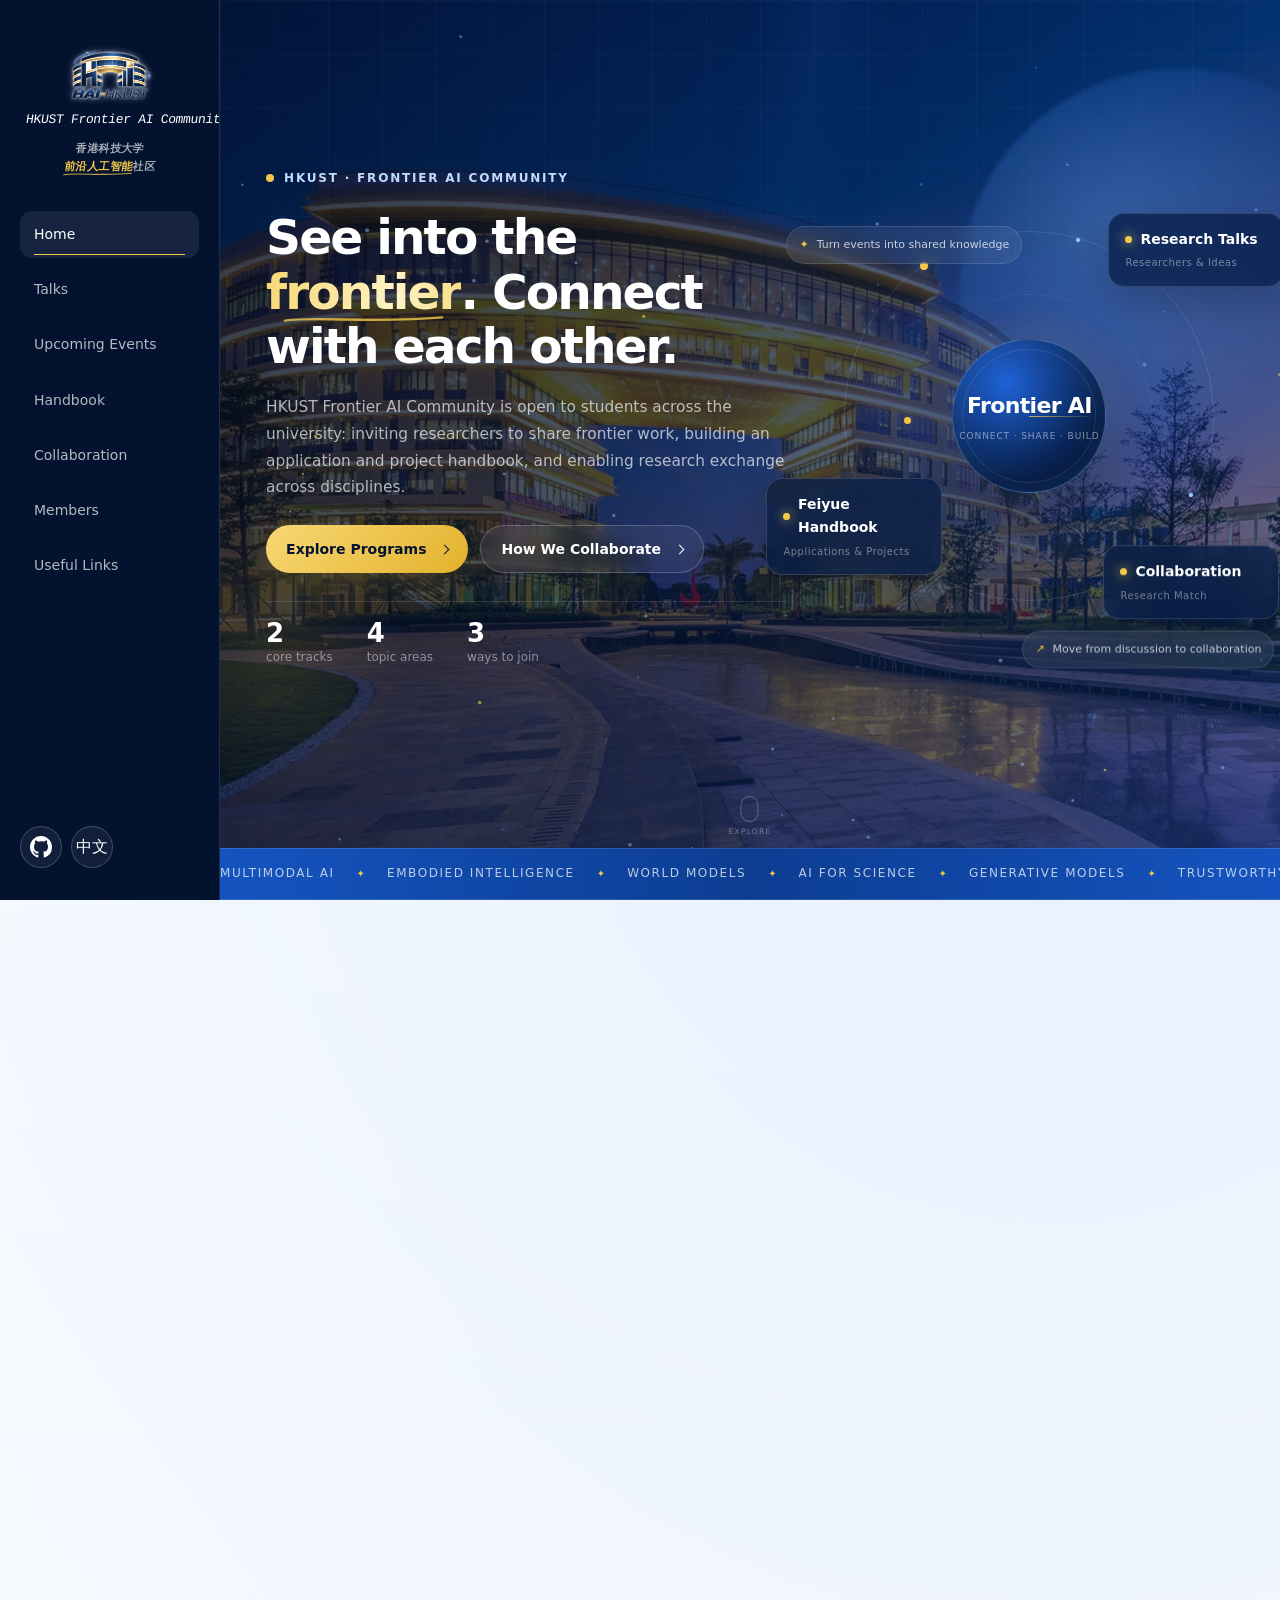
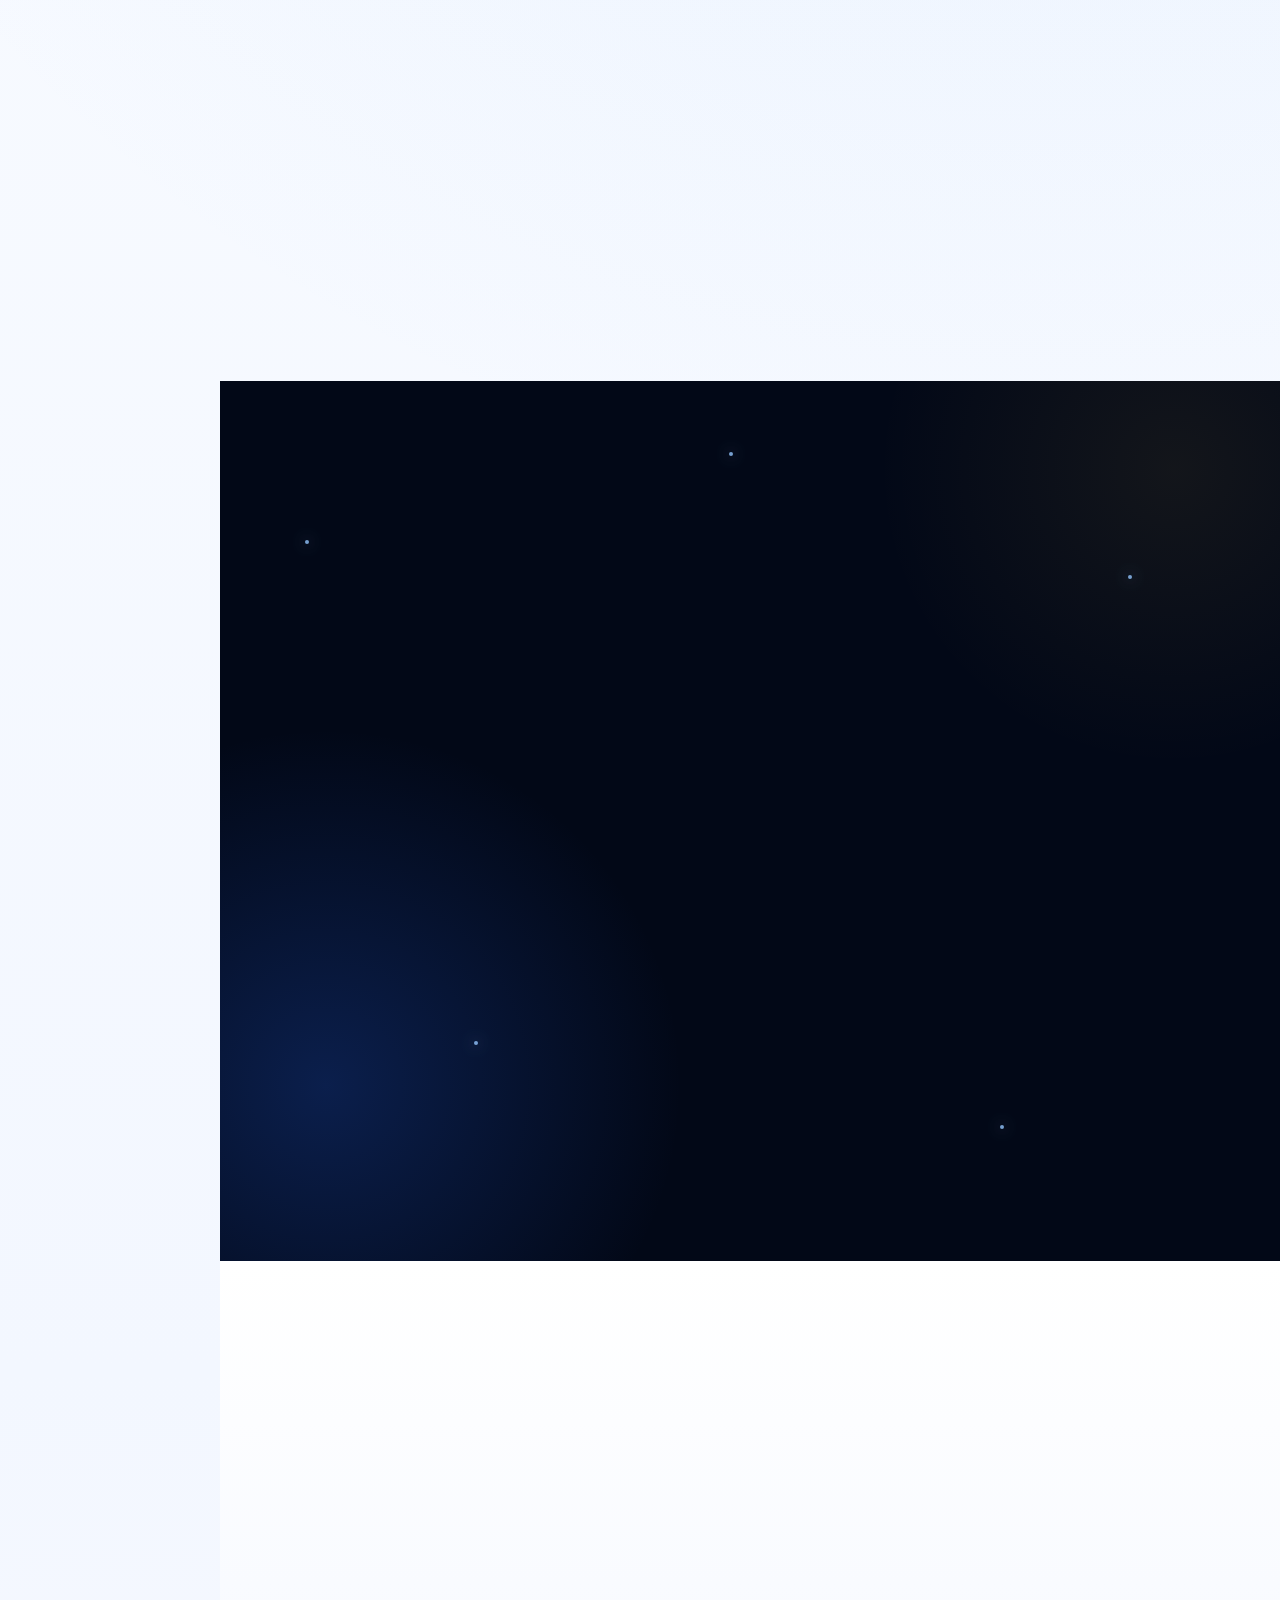
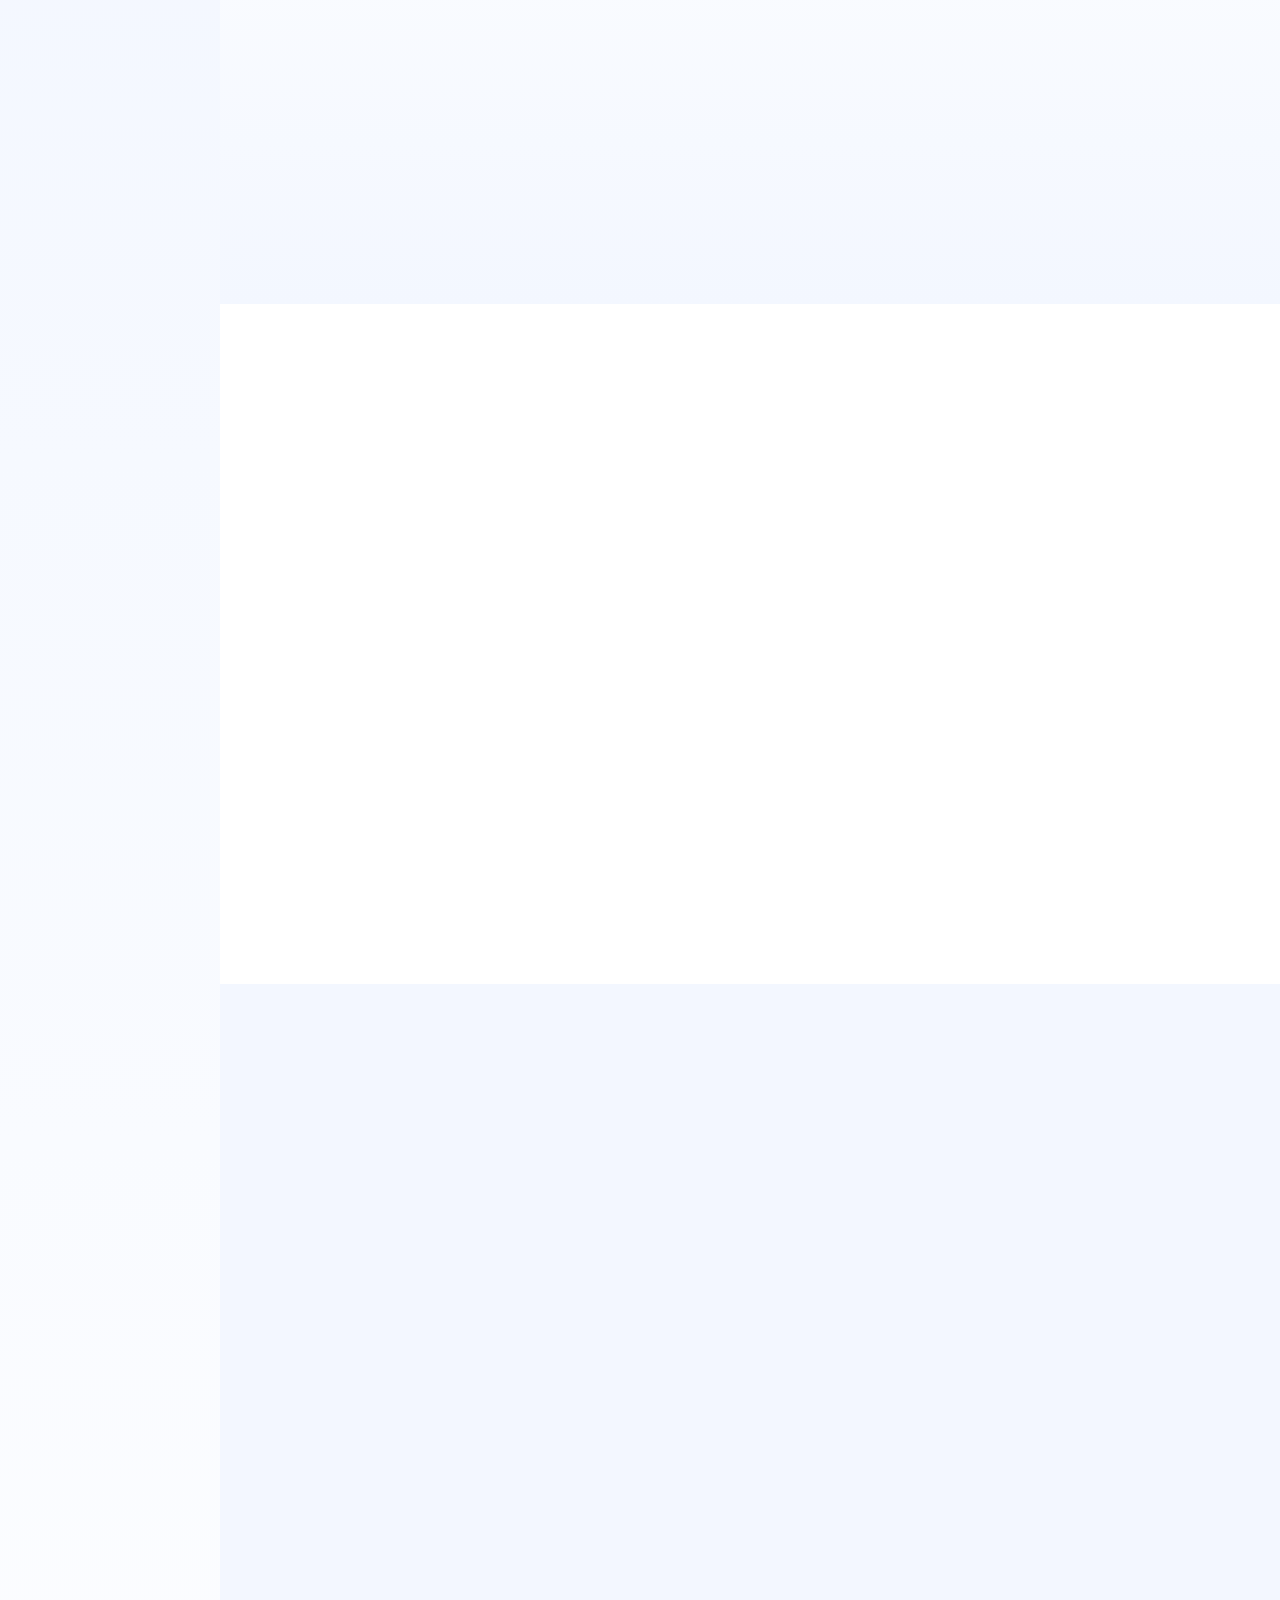
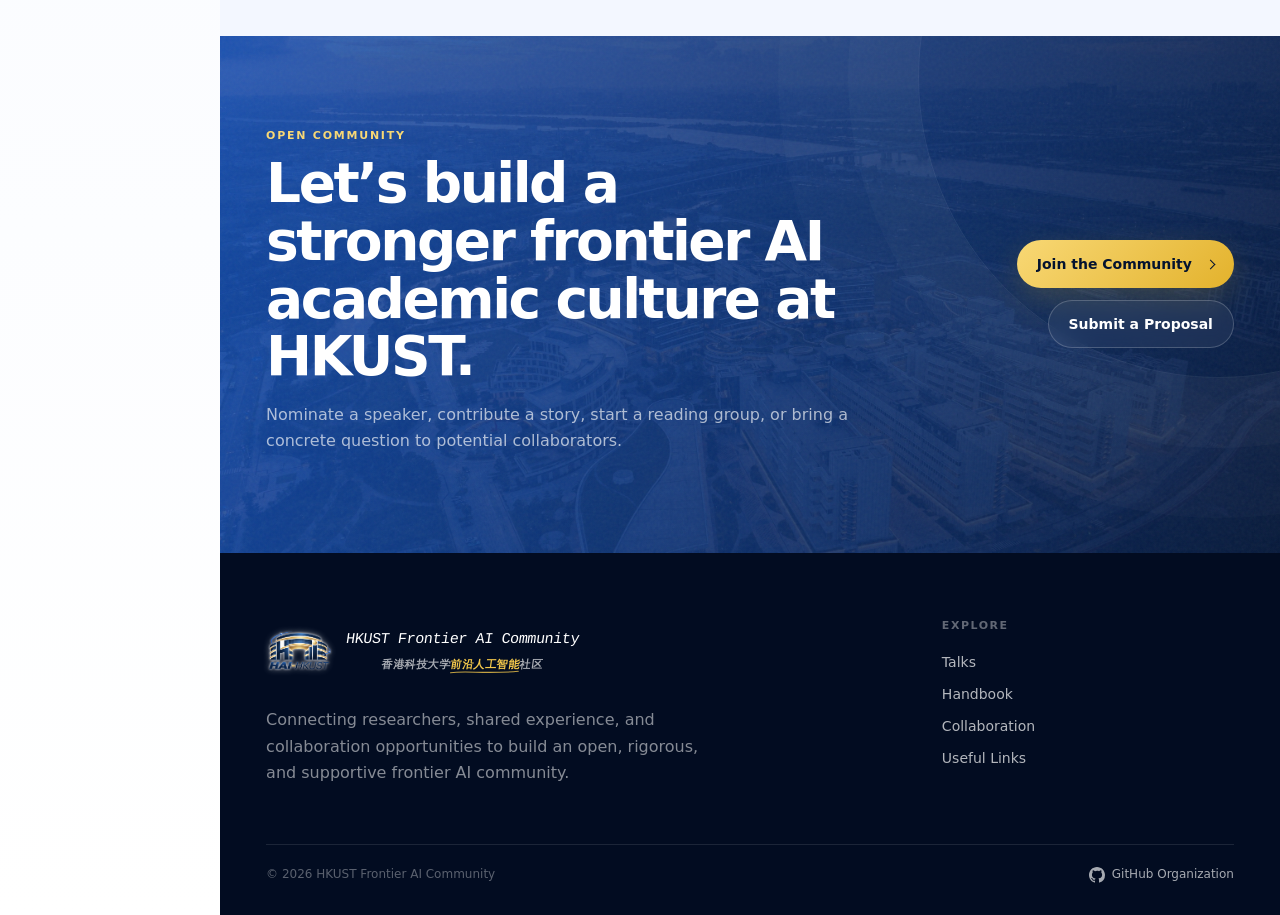
==== commit 49378b70: "Merge remote architecture and integrate community member release" ====
--- a/index.html
+++ b/index.html
@@ -8,12 +8,12 @@
   <meta name="referrer" content="strict-origin-when-cross-origin">
   <meta http-equiv="Content-Security-Policy" content="default-src 'self'; base-uri 'self'; object-src 'none'; form-action 'none'; script-src 'self'; style-src 'self'; img-src 'self' data:; font-src 'self'; connect-src 'self'; frame-src 'self' https://drive.google.com https://docs.google.com">
   <title>HKUST Frontier AI Community</title>
-  <link rel="icon" href="assets/favicon/favicon.ico?v=20261019-logo-v2" sizes="any">
-  <link rel="icon" href="assets/favicon/favicon.svg?v=20261019-logo-v2" type="image/svg+xml">
-  <link rel="icon" href="assets/favicon/favicon-96x96.png?v=20261019-logo-v2" type="image/png" sizes="96x96">
-  <link rel="apple-touch-icon" href="assets/favicon/apple-touch-icon.png?v=20261019-logo-v2">
-  <link rel="manifest" href="assets/favicon/site.webmanifest?v=20261019-logo-v2">
-  <link rel="stylesheet" href="styles.css?v=20261024-marquee-edge">
+  <link rel="icon" href="assets/favicon/favicon.ico" sizes="any">
+  <link rel="icon" href="assets/favicon/favicon.svg" type="image/svg+xml">
+  <link rel="icon" href="assets/favicon/favicon-96x96.png" type="image/png" sizes="96x96">
+  <link rel="apple-touch-icon" href="assets/favicon/apple-touch-icon.png">
+  <link rel="manifest" href="assets/favicon/site.webmanifest">
+  <link rel="stylesheet" href="assets/css/site.css">
 </head>
 <body class="page-home">
 <div class="scroll-progress" aria-hidden="true"><span></span></div>
@@ -160,6 +160,6 @@
 </main>
 <button class="back-to-top" aria-label="Back to top">↑</button>
 <div data-site-footer></div>
-<script type="module" src="js/site.js?v=20261105-team"></script>
+<script type="module" src="assets/js/site.js"></script>
 </body>
 </html>
--- a/assets/css/site.css
+++ b/assets/css/site.css
@@ -0,0 +1,810 @@
+:root {
+  --navy-1000:#020817;
+  --navy-950:#03122f;
+  --navy-900:#061a40;
+  --navy-850:#082353;
+  --navy-800:#0a2a63;
+  --blue-750:#1247a1;
+  --blue-700:#1554c0;
+  --blue-600:#2563eb;
+  --blue-500:#3b82f6;
+  --blue-400:#60a5fa;
+  --blue-300:#93c5fd;
+  --blue-200:#bfdbfe;
+  --blue-100:#dbeafe;
+  --blue-050:#f3f7ff;
+  --gold-700:#a97708;
+  --gold-600:#c99513;
+  --gold-500:#e3b22c;
+  --gold-400:#f4c84b;
+  --gold-300:#f8d875;
+  --gold-200:#f9e8aa;
+  --ink:#0c1830;
+  --muted:#61708d;
+  --line:rgba(14,53,115,.14);
+  --line-strong:rgba(14,53,115,.22);
+  --white:#fff;
+  --shadow:0 24px 70px rgba(7,35,88,.12);
+  --shadow-lg:0 40px 100px rgba(4,28,75,.18);
+  --radius-xl:34px;
+  --radius-lg:28px;
+  --radius-md:20px;
+  --radius-sm:12px;
+  --section-space:56px;
+  --section-heading-space:32px;
+  --section-tight-space:32px;
+  --max:1760px;
+  --gutter:clamp(20px,3.6vw,72px);
+  --ease:cubic-bezier(.22,1,.36,1);
+}
+
+*{box-sizing:border-box}
+html{scroll-behavior:smooth}
+body{
+  margin:0;
+  color:var(--ink);
+  background:
+    radial-gradient(circle at 82% 12%,rgba(96,165,250,.12),transparent 28%),
+    linear-gradient(180deg,#fbfdff 0%,var(--blue-050) 52%,#fff 100%);
+  font-family:Inter,ui-sans-serif,system-ui,-apple-system,BlinkMacSystemFont,"Segoe UI","PingFang SC","Hiragino Sans GB","Microsoft YaHei",Arial,sans-serif;
+  line-height:1.65;
+  -webkit-font-smoothing:antialiased;
+  overflow-x:hidden;
+}
+body.menu-open{overflow:hidden}
+body:not(.talk-embed){min-height:100svh;display:flex;flex-direction:column}
+body:not(.talk-embed)>main{flex:1 0 auto}
+body>[data-site-footer]{flex-shrink:0}
+@media(min-width:1051px){
+ body.page-talk:not(.talk-embed)>main{display:flex;align-items:center}
+ body.page-talk:not(.talk-embed) .talk-room{padding-block:40px}
+}
+a{color:inherit;text-decoration:none}
+button{font:inherit}
+img,svg{max-width:100%}
+::selection{background:var(--gold-200);color:var(--navy-950)}
+
+.scroll-progress{position:fixed;inset:0 0 auto;z-index:120;height:3px;pointer-events:none;background:transparent}
+.scroll-progress span{display:block;width:0;height:100%;background:linear-gradient(90deg,var(--gold-400),var(--blue-400));box-shadow:0 0 16px rgba(244,200,75,.55)}
+.cursor-glow{position:fixed;z-index:4;width:420px;height:420px;border-radius:50%;pointer-events:none;transform:translate(-50%,-50%);background:radial-gradient(circle,rgba(59,130,246,.08),rgba(59,130,246,0) 66%);opacity:0;transition:opacity .3s ease;mix-blend-mode:multiply}
+body:hover .cursor-glow{opacity:1}
+
+.container,.hero-inner,.page-hero-inner,.nav-wrap,.talk-room,.cta-band-inner{
+  width:min(var(--max),calc(100% - 2 * var(--gutter)));
+  margin-inline:auto;
+}
+.narrow-container{max-width:900px}
+.section{padding:var(--section-space) 0;position:relative}
+.section-tight{padding:var(--section-tight-space) 0 var(--section-space)}
+
+.site-header{
+  position:fixed;top:0;left:0;right:0;z-index:100;
+  border-bottom:1px solid rgba(255,255,255,.08);
+  background:rgba(3,18,47,.76);
+  backdrop-filter:blur(20px) saturate(150%);
+  transition:background .35s ease,box-shadow .35s ease,transform .35s ease;
+}
+.site-header.scrolled{background:rgba(3,18,47,.94);box-shadow:0 14px 36px rgba(1,11,32,.22)}
+.site-header.header-hidden{transform:translateY(-100%)}
+.nav-wrap{height:76px;display:flex;align-items:center;justify-content:space-between;gap:28px}
+.brand{display:inline-flex;align-items:center;gap:12px;color:#fff;font-weight:760;letter-spacing:-.02em;white-space:nowrap;min-width:0}
+.brand-mark{display:block;width:66px;height:66px;flex-shrink:0;object-fit:contain;filter:drop-shadow(0 0 1px rgba(255,255,255,.95)) drop-shadow(0 0 3px rgba(255,255,255,.45))}
+.brand-name{font-size:14px;line-height:1.12}.brand-name small{display:block;color:rgba(255,255,255,.56);font-size:9px;font-weight:550;letter-spacing:.08em;text-transform:none;line-height:1.25;margin-top:3px}
+.nav-links{display:flex;align-items:center;gap:4px}
+.nav-links a,.resource-shortcuts a{color:rgba(255,255,255,.7);padding:9px 12px;border-radius:999px;font-size:14px;transition:.24s ease;position:relative}
+.nav-links a::after,.resource-shortcuts a::after{content:"";position:absolute;left:50%;right:50%;bottom:3px;height:1px;background:var(--gold-400);transition:.25s var(--ease)}
+.nav-links a:hover,.nav-links a.active,.resource-shortcuts a:hover,.resource-shortcuts a:focus-visible{color:#fff;background:rgba(255,255,255,.075)}
+.nav-links a:hover::after,.nav-links a.active::after,.resource-shortcuts a:hover::after,.resource-shortcuts a:focus-visible::after{left:14px;right:14px}
+.nav-links .nav-github-mobile{display:none;align-items:center;gap:8px}
+.nav-actions{display:flex;align-items:center;gap:9px}
+.nav-github svg{width:22px;height:22px;flex:none}
+.nav-github-mobile svg{width:17px;height:17px;flex:none}
+.nav-github,.lang-toggle,.menu-toggle{color:#fff;border:1px solid rgba(255,255,255,.2);border-radius:999px;background:rgba(255,255,255,.06);padding:8px 12px;cursor:pointer;transition:.22s ease}
+.nav-github:hover,.lang-toggle:hover,.menu-toggle:hover{background:rgba(255,255,255,.13);border-color:rgba(255,255,255,.34)}
+.nav-github,.lang-toggle{display:inline-flex;align-items:center;justify-content:center;width:42px;height:42px;padding:0}
+.menu-toggle{display:none;width:42px;height:42px;padding:0;position:relative}
+.menu-toggle span,.menu-toggle::before,.menu-toggle::after{content:"";position:absolute;left:11px;width:18px;height:1.5px;background:#fff;transition:.25s ease}
+.menu-toggle::before{top:14px}.menu-toggle span{top:20px}.menu-toggle::after{top:26px}
+.menu-toggle.active::before{top:20px;transform:rotate(45deg)}.menu-toggle.active span{opacity:0}.menu-toggle.active::after{top:20px;transform:rotate(-45deg)}
+
+.hero{min-height:100svh;position:relative;overflow:hidden;color:#fff;background:linear-gradient(135deg,var(--navy-1000) 0%,var(--navy-950) 44%,#082d6d 100%)}
+.hero::before{content:"";position:absolute;inset:0;z-index:0;background:linear-gradient(135deg,rgba(2,8,23,.82) 0%,rgba(3,18,47,.72) 44%,rgba(8,45,109,.58) 100%),url("../images/hero-bg.jpg") center/cover no-repeat}
+.network-canvas{position:absolute;inset:0;width:100%;height:100%;opacity:.85}
+.hero-grid,.page-hero-grid{position:absolute;inset:0;background-image:linear-gradient(rgba(147,197,253,.055) 1px,transparent 1px),linear-gradient(90deg,rgba(147,197,253,.055) 1px,transparent 1px);background-size:54px 54px;mask-image:linear-gradient(to bottom,rgba(0,0,0,.8),transparent 92%)}
+.hero-grid::after,.page-hero-grid::after{content:"";position:absolute;inset:0;background:linear-gradient(100deg,transparent 44%,rgba(59,130,246,.08) 50%,transparent 56%);animation:gridSweep 10s linear infinite}
+.hero-orb,.page-orb{position:absolute;border-radius:50%;filter:blur(2px);pointer-events:none}
+.orb-one{width:440px;height:440px;right:-120px;top:8%;background:radial-gradient(circle at 35% 35%,rgba(96,165,250,.34),rgba(37,99,235,.08) 55%,transparent 72%)}
+.orb-two{width:300px;height:300px;left:-100px;bottom:5%;background:radial-gradient(circle,rgba(244,200,75,.13),transparent 68%)}
+.hero-inner{min-height:100svh;padding:138px 0 92px;display:grid;grid-template-columns:1.02fr .98fr;align-items:center;gap:50px;position:relative;z-index:3}
+.eyebrow{display:inline-flex;align-items:center;gap:10px;color:var(--blue-200);font-size:12px;line-height:1.4;letter-spacing:.15em;text-transform:uppercase;font-weight:780}
+.eyebrow-pulse{width:8px;height:8px;border-radius:50%;background:var(--gold-400);box-shadow:0 0 0 0 rgba(244,200,75,.5);animation:eyebrowPulse 2s infinite}
+.hero h1{font-size:clamp(42px,5vw,68px);line-height:1.02;letter-spacing:-.04em;margin:24px 0 28px;max-width:none}
+.hero h1 span{display:inline}
+.hero h1 .accent{color:var(--gold-400);position:relative;white-space:nowrap}
+.hero h1 .accent::after,.brand-accent::after{content:"";position:absolute;left:0;right:0;bottom:-3px;height:8px;background:url("data:image/svg+xml,%3Csvg xmlns='http://www.w3.org/2000/svg' viewBox='0 0 200 10'%3E%3Cpath d='M2 7C45 1 110 11 198 3' fill='none' stroke='%23f4c84b' stroke-width='3' stroke-linecap='round'/%3E%3C/svg%3E") center/100% 100% no-repeat;opacity:.8}
+.text-shimmer{background:linear-gradient(90deg,var(--gold-300),#fff4c6,var(--gold-400),var(--gold-300));background-size:200% auto;color:transparent!important;background-clip:text;-webkit-background-clip:text;animation:textShimmer 5s linear infinite}
+.hero-lead{font-size:18px;line-height:1.8;color:rgba(255,255,255,.67);max-width:46rem;margin:0}
+.hero-actions,.page-hero-actions{display:flex;flex-wrap:wrap;gap:12px;margin-top:34px}
+.btn{display:inline-flex;align-items:center;justify-content:center;gap:12px;min-height:48px;padding:11px 20px;border-radius:999px;font-size:14px;font-weight:760;transition:transform .25s var(--ease),box-shadow .25s ease,background .25s ease,border-color .25s ease;position:relative;overflow:hidden}
+.btn::before{content:"";position:absolute;inset:0;transform:translateX(-110%);background:linear-gradient(90deg,transparent,rgba(255,255,255,.28),transparent);transition:transform .65s ease}
+.btn:hover::before{transform:translateX(110%)}
+.btn:hover{transform:translateY(-2px)}
+.btn-primary{color:var(--navy-950);background:linear-gradient(135deg,var(--gold-300),var(--gold-500));box-shadow:0 12px 32px rgba(227,178,44,.2)}
+.btn-primary:hover{box-shadow:0 17px 40px rgba(227,178,44,.32)}
+.btn-ghost{color:#fff;border:1px solid rgba(255,255,255,.2);background:rgba(255,255,255,.055);backdrop-filter:blur(8px)}
+.btn-ghost:hover{background:rgba(255,255,255,.11);border-color:rgba(255,255,255,.34)}
+.hero-facts{display:flex;gap:34px;margin-top:46px;padding-top:28px;border-top:1px solid rgba(255,255,255,.12);max-width:610px}
+.hero-facts>div{display:grid;gap:2px}
+.hero-facts strong{font-size:26px;line-height:1;color:#fff;font-weight:820}
+.hero-facts span{font-size:12px;color:rgba(255,255,255,.48)}
+
+.orbit-stage{min-height:560px;position:relative;display:grid;place-items:center;transform-style:preserve-3d}
+.orbit-board{width:510px;height:510px;position:relative;display:grid;place-items:center;transform-style:preserve-3d}
+.orbit-halo{position:absolute;border-radius:50%;filter:blur(20px)}
+.halo-one{width:330px;height:330px;background:rgba(37,99,235,.14);animation:breathe 5s ease-in-out infinite}
+.halo-two{width:170px;height:170px;background:rgba(244,200,75,.12);animation:breathe 4s 1s ease-in-out infinite reverse}
+.orbit-ring{position:absolute;border-radius:50%;border:1px solid rgba(147,197,253,.18)}
+.ring-one{width:370px;height:370px;animation:spinSlow 22s linear infinite}
+.ring-one::before,.ring-one::after,.ring-two::before{content:"";position:absolute;border-radius:50%;background:var(--gold-400);box-shadow:0 0 16px rgba(244,200,75,.8)}
+.ring-one::before{width:8px;height:8px;top:30px;left:75px}.ring-one::after{width:5px;height:5px;bottom:28px;right:78px}
+.ring-two{width:245px;height:245px;border-style:dashed;border-color:rgba(96,165,250,.22);animation:spinSlow 16s linear infinite reverse}
+.ring-two::before{width:7px;height:7px;left:-4px;top:50%}
+.orbit-core{width:154px;height:154px;border-radius:50%;display:grid;place-items:center;text-align:center;position:relative;background:radial-gradient(circle at 35% 28%,#1f63d6,var(--navy-900) 68%);border:1px solid rgba(147,197,253,.34);box-shadow:0 0 0 14px rgba(37,99,235,.06),0 32px 70px rgba(0,0,0,.34),inset 0 0 40px rgba(96,165,250,.13);z-index:3}
+.orbit-core span{display:block;font-size:22px;font-weight:820;letter-spacing:-.03em}.orbit-core small{display:block;margin-top:5px;color:rgba(255,255,255,.5);font-size:9px;letter-spacing:.1em;text-transform:uppercase}
+.core-radar{position:absolute;inset:9px;border:1px solid rgba(255,255,255,.1);border-radius:50%;overflow:hidden}
+.core-radar::after{content:"";position:absolute;left:50%;top:50%;width:50%;height:1px;transform-origin:left;background:linear-gradient(90deg,rgba(244,200,75,.8),transparent);animation:radar 4s linear infinite}
+.orbit-node{position:absolute;z-index:4;width:176px;padding:14px 16px;border:1px solid rgba(255,255,255,.14);border-radius:16px;background:rgba(7,30,72,.76);box-shadow:0 16px 40px rgba(0,0,0,.2);backdrop-filter:blur(14px);animation:floatNode 5s ease-in-out infinite}
+.orbit-node strong{display:flex;align-items:center;gap:8px;color:#fff;font-size:14px}.orbit-node>span{display:block;margin-top:4px;color:rgba(255,255,255,.43);font-size:10px;letter-spacing:.05em}.node-dot{width:7px;height:7px;border-radius:50%;background:var(--gold-400);box-shadow:0 0 12px var(--gold-400)}
+.node-a{top:52px;right:0}.node-b{left:-8px;bottom:90px;animation-delay:-1.4s}.node-c{right:5px;bottom:42px;animation-delay:-2.7s}
+.data-spark{position:absolute;width:4px;height:4px;border-radius:50%;background:var(--blue-300);box-shadow:0 0 12px var(--blue-300)}
+.spark-a{top:24%;left:20%;animation:spark 2.8s infinite}.spark-b{top:65%;right:18%;animation:spark 3.5s .7s infinite}.spark-c{top:15%;right:40%;animation:spark 2.3s 1.2s infinite}
+.floating-note{position:absolute;z-index:6;display:flex;align-items:center;gap:8px;padding:9px 12px;border-radius:999px;color:rgba(255,255,255,.75);font-size:11px;background:rgba(255,255,255,.07);border:1px solid rgba(255,255,255,.12);backdrop-filter:blur(10px);animation:floatNode 4.8s ease-in-out infinite}
+.note-icon{color:var(--gold-400)}.note-a{left:12px;top:80px}.note-b{right:10px;bottom:60px;animation-delay:-2s}
+.scroll-cue{position:absolute;z-index:5;left:50%;bottom:24px;transform:translateX(-50%);display:grid;justify-items:center;gap:7px;color:rgba(255,255,255,.38);font-size:9px;letter-spacing:.14em;text-transform:uppercase}
+.scroll-cue span{width:22px;height:36px;border:1px solid rgba(255,255,255,.25);border-radius:999px;position:relative}.scroll-cue span::after{content:"";position:absolute;width:3px;height:7px;top:7px;left:50%;transform:translateX(-50%);border-radius:2px;background:var(--gold-400);animation:scrollDot 1.8s infinite}
+
+.topic-marquee{overflow:hidden;color:#fff;background:linear-gradient(90deg,var(--blue-700),#0c3d92,var(--blue-700));border-top:1px solid rgba(255,255,255,.12);border-bottom:1px solid rgba(255,255,255,.12)}
+.marquee-track{display:flex;width:max-content;align-items:center;gap:22px;padding:15px 0;animation:marquee 30s linear infinite}
+.marquee-track span{font-size:12px;letter-spacing:.13em;text-transform:uppercase;color:rgba(255,255,255,.72)}.marquee-track i{color:var(--gold-400);font-style:normal;font-size:10px}
+
+.section-heading{display:grid;grid-template-columns:170px 1fr;gap:40px;align-items:start;margin-bottom:var(--section-heading-space)}
+.kicker{color:var(--blue-600);font-size:11px;font-weight:820;letter-spacing:.16em;text-transform:uppercase;padding-top:9px}.kicker.light{color:var(--gold-300)}
+.section-heading h2{margin:0;font-size:clamp(36px,4.4vw,60px);line-height:1.08;letter-spacing:-.045em;max-width:none}.section-heading p{max-width:720px;margin:18px 0 0;color:var(--muted);font-size:16px}
+
+.pillars{display:grid;grid-template-columns:repeat(3,1fr);gap:18px}
+.pillar-card{min-height:460px;padding:30px;border:1px solid var(--line);border-radius:var(--radius-lg);background:rgba(255,255,255,.78);box-shadow:0 14px 48px rgba(8,49,116,.06);position:relative;overflow:hidden;transition:transform .35s var(--ease),box-shadow .35s ease,border-color .35s ease;transform-style:preserve-3d}
+.pillar-card::after{content:"";position:absolute;width:210px;height:210px;right:-105px;top:-105px;border-radius:50%;background:rgba(37,99,235,.06);transition:.4s ease}
+.pillar-card:hover{box-shadow:0 28px 70px rgba(8,49,116,.14);border-color:rgba(37,99,235,.27)}
+.pillar-card:hover::after{transform:scale(1.25)}
+.card-glow{position:absolute;width:180px;height:180px;border-radius:50%;filter:blur(50px);background:rgba(59,130,246,.12);opacity:0;left:var(--mx,50%);top:var(--my,50%);transform:translate(-50%,-50%);transition:opacity .3s ease;pointer-events:none}.pillar-card:hover .card-glow{opacity:1}
+.pillar-number{color:var(--gold-600);font-weight:800;font-size:14px;letter-spacing:.12em}
+.pillar-icon{margin:48px 0 30px;width:74px;height:74px;display:grid;place-items:center;border-radius:21px;color:#fff;background:linear-gradient(145deg,var(--blue-700),var(--navy-900));box-shadow:0 18px 32px rgba(21,84,192,.2);transition:transform .35s var(--ease)}
+.pillar-card:hover .pillar-icon{transform:translateY(-5px) rotate(-3deg)}.pillar-icon.gold-icon{background:linear-gradient(145deg,var(--gold-400),var(--gold-700));box-shadow:0 18px 32px rgba(201,149,19,.2)}
+.pillar-icon svg{width:32px;height:32px}.pillar-card h3{margin:0;font-size:25px;letter-spacing:-.025em}.pillar-card p{color:var(--muted);margin:12px 0 24px}.text-link{display:inline-flex;align-items:center;gap:8px;color:var(--blue-700);font-weight:760;font-size:14px}
+
+.stat-section{padding-top:0}
+.stat-panel{display:grid;grid-template-columns:1.1fr 1.4fr;gap:50px;padding:48px;border-radius:var(--radius-xl);color:#fff;background:linear-gradient(125deg,var(--navy-950),#0b347a);box-shadow:var(--shadow-lg);position:relative;overflow:hidden}
+.stat-panel::before{content:"";position:absolute;right:-120px;top:-170px;width:420px;height:420px;border:1px solid rgba(255,255,255,.08);border-radius:50%;box-shadow:0 0 0 55px rgba(255,255,255,.025),0 0 0 110px rgba(255,255,255,.018)}
+.stat-intro{position:relative;z-index:2}.stat-intro .kicker{color:var(--gold-400)}.stat-intro h2{margin:14px 0;font-size:36px;line-height:1.1;letter-spacing:-.04em}.stat-intro p{margin:0;color:rgba(255,255,255,.58)}
+.stat-grid{display:grid;grid-template-columns:repeat(2,1fr);position:relative;z-index:2}.stat-item{padding:18px 24px;border-left:1px solid rgba(255,255,255,.11);display:grid;gap:8px}.stat-item:nth-child(n+3){border-top:1px solid rgba(255,255,255,.11)}.stat-item strong{font-size:52px;line-height:1;color:var(--gold-300);letter-spacing:-.06em}.stat-item span{font-size:13px;color:rgba(255,255,255,.55)}
+
+.dark-section{color:#fff;background:var(--navy-1000);position:relative;overflow:hidden}.dark-section::before{content:"";position:absolute;inset:0;background:radial-gradient(circle at 10% 80%,rgba(37,99,235,.25),transparent 30%),radial-gradient(circle at 90% 10%,rgba(244,200,75,.07),transparent 24%)}.dark-section .container{position:relative;z-index:2}.dark-section .section-heading p{color:rgba(255,255,255,.58)}.dark-section .kicker{color:var(--gold-400)}
+.constellation{position:absolute;inset:0;opacity:.8}.constellation i{position:absolute;width:4px;height:4px;border-radius:50%;background:var(--blue-300);box-shadow:0 0 16px var(--blue-300)}.constellation i:nth-child(1){left:8%;top:18%;animation:spark 3s infinite}.constellation i:nth-child(2){left:24%;top:75%;animation:spark 4s 1s infinite}.constellation i:nth-child(3){right:14%;top:22%;animation:spark 2.6s .6s infinite}.constellation i:nth-child(4){right:26%;bottom:15%;animation:spark 3.4s 1.6s infinite}.constellation i:nth-child(5){left:48%;top:8%;animation:spark 4.2s 2s infinite}
+.program-grid{display:grid;grid-template-columns:repeat(12,1fr);gap:18px}.program-card{border:1px solid rgba(255,255,255,.13);background:rgba(255,255,255,.045);border-radius:24px;padding:30px;min-height:280px;position:relative;overflow:hidden;transition:.35s var(--ease)}.program-card::before{content:"";position:absolute;inset:-1px;background:linear-gradient(120deg,transparent 25%,rgba(96,165,250,.15),transparent 70%);transform:translateX(-100%);transition:.7s ease}.program-card:hover{transform:translateY(-7px);border-color:rgba(96,165,250,.28);background:rgba(255,255,255,.065)}.program-card:hover::before{transform:translateX(100%)}.program-card:nth-child(1),.program-card:nth-child(4){grid-column:span 7}.program-card:nth-child(2),.program-card:nth-child(3){grid-column:span 5}.program-meta{color:var(--gold-400);font-size:12px;letter-spacing:.13em;text-transform:uppercase;font-weight:800}.program-card h3{font-size:27px;margin:22px 0 10px;letter-spacing:-.025em;max-width:520px}.program-card p{color:rgba(255,255,255,.6);max-width:620px}.program-arrow{position:absolute;right:26px;top:24px;color:rgba(255,255,255,.25);font-size:22px;transition:.3s ease}.program-card:hover .program-arrow{color:var(--gold-400);transform:translate(3px,-3px)}
+.tag-list{display:flex;flex-wrap:wrap;gap:8px;margin-top:24px}.tag{border:1px solid rgba(255,255,255,.15);background:rgba(255,255,255,.05);color:rgba(255,255,255,.75);border-radius:999px;padding:6px 10px;font-size:12px}.light-tags .tag{color:#244268;border-color:var(--line);background:var(--blue-050)}
+
+.roadmap-section{background:linear-gradient(180deg,#fff,var(--blue-050))}.roadmap{display:grid;grid-template-columns:repeat(4,1fr);gap:24px;position:relative;padding-top:36px}.roadmap-line{position:absolute;top:48px;left:7%;right:7%;height:1px;background:linear-gradient(90deg,var(--blue-300),var(--gold-400),var(--blue-300))}.roadmap-line span{display:block;height:100%;width:0;background:#fff;box-shadow:0 0 20px #fff;transition:width 1.5s ease}.roadmap.visible .roadmap-line span{width:100%}.roadmap-step{position:relative;padding:34px 24px 24px;border:1px solid var(--line);border-radius:20px;background:rgba(255,255,255,.8);text-align:center}.roadmap-step b{position:absolute;top:-34px;left:50%;transform:translateX(-50%);font-size:12px;color:var(--blue-600);letter-spacing:.12em}.roadmap-dot{position:absolute;width:13px;height:13px;border-radius:50%;left:50%;top:-1px;transform:translate(-50%,-50%);background:var(--gold-400);box-shadow:0 0 0 6px #fff,0 0 18px rgba(227,178,44,.5)}.roadmap-step h3{font-size:20px;margin:8px 0}.roadmap-step p{font-size:14px;color:var(--muted);margin:0}
+
+.audience-section{background:#fff}.audience-grid{display:grid;grid-template-columns:repeat(3,1fr);gap:18px}.audience-card{padding:30px;border-radius:24px;border:1px solid var(--line);background:linear-gradient(145deg,#fff,#f7faff);transition:.35s var(--ease);position:relative;overflow:hidden}.audience-card::after{content:"";position:absolute;width:120px;height:120px;border-radius:50%;right:-70px;bottom:-70px;background:rgba(59,130,246,.08);transition:.35s ease}.audience-card:hover{transform:translateY(-6px);box-shadow:0 24px 60px rgba(8,49,116,.11)}.audience-card:hover::after{transform:scale(1.5)}.audience-card>span{color:var(--gold-600);font-size:12px;font-weight:820;letter-spacing:.14em}.audience-card h3{font-size:24px;margin:28px 0 10px}.audience-card p{color:var(--muted);margin:0 0 24px}.audience-card a{color:var(--blue-700);font-size:13px;font-weight:760}.audience-card a{display:inline-flex;align-items:center;gap:6px}
+
+.faq-section{background:var(--blue-050)}.accordion{border-top:1px solid var(--line)}.accordion-item{border-bottom:1px solid var(--line)}.accordion-item button{width:100%;display:flex;align-items:center;justify-content:space-between;gap:20px;padding:24px 0;border:0;background:transparent;color:var(--ink);font-weight:720;font-size:18px;text-align:left;cursor:pointer}.accordion-item button i{flex:0 0 auto;width:26px;height:26px;border:1px solid var(--line-strong);border-radius:50%;position:relative}.accordion-item button i::before,.accordion-item button i::after{content:"";position:absolute;left:7px;right:7px;top:50%;height:1px;background:var(--blue-700);transition:.25s ease}.accordion-item button i::after{transform:rotate(90deg)}.accordion-item.open button i::after{transform:rotate(0)}.accordion-panel{max-height:0;overflow:hidden;transition:max-height .45s var(--ease)}.accordion-panel p{margin:0 0 24px;color:var(--muted);max-width:760px}
+
+.notice-card{padding:36px;border:1px solid var(--line);border-radius:var(--radius-lg);background:linear-gradient(135deg,#fff,#f2f7ff);display:grid;grid-template-columns:1fr auto;align-items:center;gap:30px;box-shadow:0 18px 54px rgba(8,49,116,.07);margin-top:42px}.notice-card h3{margin:0 0 8px;font-size:28px;letter-spacing:-.03em}.notice-card p{margin:0;color:var(--muted)}
+.cta-band{padding:82px 0;position:relative;overflow:hidden;background:linear-gradient(115deg,rgba(21,84,192,.86),rgba(6,26,64,.9)),url("../images/cta-bg.jpg") center/cover no-repeat;color:#fff}.cta-band::before{content:"";position:absolute;width:600px;height:600px;right:-240px;top:-260px;border:1px solid rgba(255,255,255,.08);border-radius:50%;box-shadow:0 0 0 70px rgba(255,255,255,.025),0 0 0 140px rgba(255,255,255,.018)}.cta-noise{position:absolute;inset:0;opacity:.16;background-image:url("data:image/svg+xml,%3Csvg viewBox='0 0 180 180' xmlns='http://www.w3.org/2000/svg'%3E%3Cfilter id='n'%3E%3CfeTurbulence type='fractalNoise' baseFrequency='.85' numOctaves='4' stitchTiles='stitch'/%3E%3C/filter%3E%3Crect width='100%25' height='100%25' filter='url(%23n)' opacity='.35'/%3E%3C/svg%3E")}.cta-band-inner{position:relative;z-index:2;display:grid;grid-template-columns:1.3fr .7fr;align-items:center;gap:40px}.cta-band h2{margin:10px 0 0;font-size:clamp(38px,4.3vw,60px);line-height:1.05;letter-spacing:-.045em}.cta-band p{color:rgba(255,255,255,.65);max-width:650px}.cta-actions{display:flex;justify-content:flex-end;gap:12px;flex-wrap:wrap}
+
+.site-footer{padding:64px 0 30px;background:#020c21;color:#fff}.footer-grid{display:grid;grid-template-columns:1.5fr .7fr;gap:50px}.footer-brand p{max-width:450px;color:rgba(255,255,255,.52)}.footer-title{color:rgba(255,255,255,.38);font-size:11px;letter-spacing:.14em;text-transform:uppercase;font-weight:800;margin-bottom:16px}.footer-links{display:grid;gap:9px}.footer-links a{color:rgba(255,255,255,.7);font-size:14px}.footer-links a:hover{color:var(--gold-400)}.footer-bottom{display:flex;justify-content:space-between;gap:20px;margin-top:42px;padding-top:20px;border-top:1px solid rgba(255,255,255,.1);color:rgba(255,255,255,.35);font-size:12px}
+.back-to-top{position:fixed;right:24px;bottom:52px;z-index:70;width:44px;height:44px;border:1px solid rgba(255,255,255,.15);border-radius:50%;color:#fff;background:rgba(3,18,47,.86);backdrop-filter:blur(12px);cursor:pointer;opacity:0;pointer-events:none;transform:translateY(12px);transition:.3s ease}.back-to-top.visible{opacity:1;pointer-events:auto;transform:none}.back-to-top:hover{background:var(--blue-700);transform:translateY(-3px)}
+
+/* Inner page hero */
+.page-hero{min-height:720px;padding-top:76px;position:relative;overflow:hidden;color:#fff;background:linear-gradient(130deg,var(--navy-1000),var(--navy-950) 55%,#0b397f)}
+.page-hero::before{content:"";position:absolute;inset:0;z-index:0;background:linear-gradient(135deg,rgba(2,8,23,.82) 0%,rgba(3,18,47,.72) 44%,rgba(8,45,109,.58) 100%),url("../images/hero-bg.jpg") center/cover no-repeat}
+.page-hero::after{content:"";position:absolute;width:500px;height:500px;right:-180px;bottom:-260px;border:1px solid rgba(255,255,255,.06);border-radius:50%;box-shadow:0 0 0 70px rgba(255,255,255,.02),0 0 0 140px rgba(255,255,255,.015)}
+.page-orb{width:400px;height:400px;right:6%;top:15%;background:radial-gradient(circle,rgba(59,130,246,.2),transparent 68%)}
+.page-hero-inner{min-height:644px;display:grid;grid-template-columns:minmax(0,1.25fr) minmax(280px,.9fr);align-items:center;gap:clamp(28px,4vw,80px);position:relative;z-index:3}.page-hero h1{font-size:clamp(42px,4.6vw,68px);line-height:1.02;letter-spacing:-.04em;margin:22px 0 26px;max-width:none}.page-hero p{font-size:18px;line-height:1.8;color:rgba(255,255,255,.64);max-width:46rem}.page-visual{width:100%;min-height:420px;display:grid;justify-items:end;align-items:center;position:relative}
+
+.talk-stage{width:420px;height:350px;position:relative;perspective:900px}.talk-screen{position:absolute;left:40px;right:40px;top:25px;height:225px;border:1px solid rgba(147,197,253,.28);border-radius:22px;background:linear-gradient(145deg,rgba(37,99,235,.25),rgba(255,255,255,.04));box-shadow:0 35px 80px rgba(0,0,0,.3),inset 0 0 50px rgba(96,165,250,.05);transform:rotateY(-5deg) rotateX(3deg);overflow:hidden}.talk-screen::before{content:"";position:absolute;inset:0;background:linear-gradient(110deg,transparent 35%,rgba(255,255,255,.1),transparent 60%);animation:gridSweep 6s infinite}.talk-screen>span{position:absolute;left:24px;top:20px;font-size:11px;letter-spacing:.15em;color:var(--gold-300)}.signal-bars{position:absolute;left:28px;right:28px;bottom:35px;height:110px;display:flex;align-items:end;gap:12px}.signal-bars i{flex:1;border-radius:8px 8px 2px 2px;background:linear-gradient(var(--blue-300),var(--blue-600));animation:barPulse 2.2s ease-in-out infinite}.signal-bars i:nth-child(1){height:35%;animation-delay:-.8s}.signal-bars i:nth-child(2){height:68%;animation-delay:-1.3s}.signal-bars i:nth-child(3){height:48%;animation-delay:-.3s}.signal-bars i:nth-child(4){height:88%;animation-delay:-1.8s}.signal-bars i:nth-child(5){height:58%;animation-delay:-1s}.audience-dots{position:absolute;left:20px;right:20px;bottom:10px;height:80px;background:radial-gradient(circle at 8px 8px,rgba(255,255,255,.3) 0 5px,transparent 5.5px) 0 0/38px 34px;mask-image:linear-gradient(to bottom,#000,transparent)}.live-badge{position:absolute;right:2px;top:5px;padding:8px 12px;border-radius:999px;background:rgba(3,18,47,.8);border:1px solid rgba(255,255,255,.15);font-size:10px;letter-spacing:.11em;color:rgba(255,255,255,.65)}.live-badge i{display:inline-block;width:6px;height:6px;margin-right:6px;border-radius:50%;background:var(--gold-400);box-shadow:0 0 10px var(--gold-400);animation:eyebrowPulse 2s infinite}
+
+.book-visual{width:390px;height:370px;position:relative;perspective:900px}.book-back,.book-page{position:absolute;width:260px;height:330px;left:65px;top:20px;border-radius:8px 22px 22px 8px;transform:rotateY(-12deg) rotateZ(-2deg);transform-origin:left center}.book-back{background:#0a2a63;transform:translate(18px,12px) rotateY(-12deg) rotateZ(3deg);box-shadow:0 28px 70px rgba(0,0,0,.35)}.book-page{padding:48px 34px;color:var(--navy-950);background:linear-gradient(145deg,#fffdf5,#f5f9ff);border:1px solid rgba(255,255,255,.4);box-shadow:inset 9px 0 20px rgba(10,42,99,.08)}.book-page span{font-size:10px;letter-spacing:.16em;color:var(--blue-600)}.book-page strong{display:block;font-size:34px;line-height:1;margin:22px 0;letter-spacing:-.05em}.book-page i{display:block;width:62px;height:4px;border-radius:2px;background:var(--gold-400)}.book-page small{position:absolute;left:34px;bottom:34px;font-size:8px;letter-spacing:.13em;color:#65738b}.book-tab{position:absolute;left:302px;width:48px;height:38px;display:grid;place-items:center;border-radius:0 8px 8px 0;color:var(--navy-950);font-size:11px;font-weight:800;background:var(--gold-400)}.tab-a{top:80px}.tab-b{top:130px;background:var(--blue-300)}.tab-c{top:180px;background:#fff}
+
+.collab-visual{width:400px;height:400px;position:relative}.collab-visual svg{position:absolute;inset:0;width:100%;height:100%;fill:none;stroke:rgba(147,197,253,.24);stroke-width:1}.collab-visual svg path{stroke-dasharray:5 8;animation:dash 12s linear infinite}.collab-core,.collab-person{position:absolute;display:grid;place-items:center;border-radius:50%;font-weight:800}.collab-core{left:145px;top:145px;width:110px;height:110px;color:#fff;background:linear-gradient(145deg,var(--blue-600),var(--navy-900));border:1px solid rgba(255,255,255,.25);box-shadow:0 0 0 18px rgba(37,99,235,.07),0 25px 60px rgba(0,0,0,.3);animation:breathe 4s infinite}.collab-person{width:62px;height:62px;color:var(--navy-950);font-size:12px;background:linear-gradient(145deg,#fff,var(--blue-200));border:5px solid rgba(3,18,47,.9);box-shadow:0 12px 30px rgba(0,0,0,.25);animation:floatNode 4.5s ease-in-out infinite}.cp1{left:45px;top:50px}.cp2{right:43px;top:45px;animation-delay:-1s}.cp3{right:35px;bottom:45px;animation-delay:-2s}.cp4{left:40px;bottom:50px;animation-delay:-3s}
+
+.team-visual{width:400px;height:400px;position:relative;display:grid;place-items:center}.team-avatar-main,.team-avatar{position:absolute;display:grid;place-items:center;border-radius:50%;border:1px solid rgba(255,255,255,.2);box-shadow:0 16px 40px rgba(0,0,0,.26)}.team-avatar-main{width:120px;height:120px;color:#fff;font-size:30px;font-weight:850;background:linear-gradient(145deg,var(--blue-600),var(--navy-900));z-index:3}.team-avatar{width:65px;height:65px;color:var(--navy-950);font-size:26px;background:linear-gradient(145deg,#fff,var(--blue-200));z-index:2;animation:floatNode 4.5s infinite}.ta1{left:55px;top:62px}.ta2{right:52px;top:70px;animation-delay:-1s}.ta3{left:60px;bottom:55px;animation-delay:-2s}.ta4{right:55px;bottom:50px;animation-delay:-3s}.team-ring{position:absolute;border:1px solid rgba(147,197,253,.2);border-radius:50%}.tr1{width:270px;height:270px;animation:spinSlow 22s linear infinite}.tr2{width:350px;height:350px;border-style:dashed;animation:spinSlow 30s linear infinite reverse}
+
+.feature-grid{display:grid;grid-template-columns:1fr 1fr;gap:18px}.feature-card{padding:30px;border:1px solid var(--line);border-radius:24px;background:rgba(255,255,255,.82);position:relative;overflow:hidden;transition:.35s var(--ease)}.feature-card:hover{transform:translateY(-6px);box-shadow:0 24px 65px rgba(8,49,116,.11);border-color:rgba(37,99,235,.24)}.feature-card .mini{color:var(--gold-600);font-size:12px;font-weight:820;letter-spacing:.13em;text-transform:uppercase}.feature-symbol{position:absolute;right:27px;top:24px;font-size:28px;color:rgba(37,99,235,.24);transition:.35s ease}.feature-card:hover .feature-symbol{color:var(--blue-600);transform:rotate(-8deg) scale(1.08)}.feature-card h3{font-size:25px;margin:22px 0 10px}.feature-card p{color:var(--muted)}.feature-card ul{margin:18px 0 0;padding:0;list-style:none}.feature-card li{padding:8px 0 8px 21px;position:relative;color:#3f4f6c}.feature-card li::before{content:"";position:absolute;left:0;top:18px;width:7px;height:7px;border-radius:50%;background:var(--blue-500);box-shadow:0 0 0 4px var(--blue-100)}.wide-card{grid-column:1/-1}.include-grid{display:grid;grid-template-columns:repeat(4,1fr);gap:16px;margin-top:24px}.include-grid div{padding:20px;border-radius:16px;background:var(--blue-050);border:1px solid var(--line)}.include-grid span{color:var(--gold-600);font-size:11px;font-weight:800}.include-grid p{margin:10px 0 0;font-size:14px}
+.micro-meta{display:flex;align-items:center;justify-content:space-between;gap:16px;margin-top:24px;padding-top:16px;border-top:1px solid var(--line);font-size:12px}.micro-meta span{color:var(--muted)}.micro-meta b{color:var(--blue-700);text-align:right}
+
+.process-track{display:grid;grid-template-columns:repeat(4,1fr);gap:28px;position:relative;padding-top:34px}.process-line{position:absolute;left:8%;right:8%;top:46px;height:1px;background:linear-gradient(90deg,rgba(147,197,253,.15),var(--gold-400),rgba(147,197,253,.15))}.process-track article{position:relative;padding-top:38px}.process-track article>b{position:absolute;top:-34px;left:0;color:var(--gold-400);font-size:11px;letter-spacing:.12em}.process-track article>span{position:absolute;top:7px;left:0;width:13px;height:13px;border-radius:50%;background:var(--gold-400);box-shadow:0 0 0 6px var(--navy-1000),0 0 20px rgba(244,200,75,.5)}.process-track h3{font-size:20px;margin:0 0 10px}.process-track p{color:rgba(255,255,255,.56);font-size:14px;margin:0}.dark-notice{margin-top:54px;padding:30px;border:1px solid rgba(255,255,255,.12);border-radius:24px;background:rgba(255,255,255,.05);display:grid;grid-template-columns:1fr auto;gap:30px;align-items:center}.dark-notice h3{margin:0 0 8px;font-size:25px}.dark-notice p{margin:0;color:rgba(255,255,255,.56)}
+
+.editorial-section{background:var(--blue-050)}.principles{display:grid;grid-template-columns:repeat(3,1fr);gap:18px}.principle{padding:28px;border-top:3px solid var(--blue-600);background:#fff;box-shadow:0 12px 40px rgba(8,49,116,.06);transition:.35s var(--ease)}.principle:nth-child(2){border-top-color:var(--gold-400)}.principle:hover{transform:translateY(-5px);box-shadow:0 22px 55px rgba(8,49,116,.11)}.principle h3{margin:14px 0 8px}.principle p{margin:0;color:var(--muted)}
+
+.event-grid{display:grid;gap:18px}.event-card{display:grid;grid-template-columns:130px 1fr auto;align-items:center;gap:28px;padding:28px;border:1px solid var(--line);border-radius:24px;background:#fff;transition:.35s var(--ease)}.event-card:hover{transform:translateX(7px);box-shadow:0 22px 60px rgba(8,49,116,.1)}.event-card.featured{background:linear-gradient(135deg,#fff,#f0f6ff);border-color:rgba(37,99,235,.22)}.event-date{display:grid;justify-items:center;padding:12px;border-right:1px solid var(--line)}.event-date strong{font-size:44px;line-height:1;color:var(--blue-700)}.event-date span{margin-top:8px;color:var(--gold-700);font-size:11px;letter-spacing:.1em;text-transform:uppercase}.event-type{color:var(--blue-600);font-size:11px;font-weight:820;letter-spacing:.13em;text-transform:uppercase}.event-body h3{font-size:24px;margin:8px 0}.event-body p{margin:0;color:var(--muted)}.event-meta{display:flex;gap:18px;margin-top:15px;color:#76839a;font-size:12px}.event-arrow{font-size:25px;color:var(--blue-600)}
+.speaker-name{color:var(--blue-700);font-weight:800}
+.speaker-tags{margin-top:16px}
+.speaker-bio{margin-top:18px;padding-top:16px;border-top:1px solid var(--line)}
+.bio-label{color:var(--gold-600);font-size:11px;font-weight:820;letter-spacing:.12em;text-transform:uppercase;margin-bottom:8px}
+.speaker-bio p{margin:0;color:var(--muted);font-size:14px;line-height:1.7}
+
+.resource-table{width:100%;border:1px solid var(--line);border-radius:22px;overflow:hidden;background:#fff;box-shadow:0 14px 44px rgba(8,49,116,.05)}.resource-row{display:grid;grid-template-columns:.7fr 1.1fr 2fr .5fr;gap:20px;align-items:center;padding:19px 22px;border-bottom:1px solid var(--line);transition:.25s ease}.resource-row:not(.header):hover{background:#f8fbff}.resource-row:last-child{border-bottom:0}.resource-row.header{background:#eaf2ff;color:var(--navy-800);font-size:12px;font-weight:820;letter-spacing:.08em;text-transform:uppercase}.resource-row p{margin:0;color:var(--muted);font-size:14px}.status{justify-self:start;padding:5px 10px;border-radius:999px;background:var(--blue-100);color:var(--blue-700);font-size:12px;font-weight:760}.status.gold{background:var(--gold-200);color:#765a00}
+
+.link-grid{display:grid;grid-template-columns:repeat(auto-fill,minmax(min(340px,100%),1fr));gap:22px}
+.link-card{display:flex;flex-direction:column;gap:16px;padding:30px;border:1px solid var(--line);border-radius:24px;background:#fff;transition:.35s var(--ease)}
+.link-card:hover{transform:translateY(-6px);box-shadow:var(--shadow);border-color:rgba(37,99,235,.24)}
+.link-top{display:flex;align-items:center;gap:14px}
+.link-card h4{margin:0;font-size:21px;line-height:1.3}
+.link-url{display:block;color:var(--blue-600);font-size:13px;font-weight:700;word-break:break-all}
+.link-card p{margin:0;color:var(--muted);font-size:14px;flex:1}
+.link-cta{display:inline-flex;align-items:center;gap:6px;color:var(--blue-700);font-size:13px;font-weight:760}
+.link-chevron,.link-cta::after,.audience-card a::after{display:inline-block;flex:0 0 auto;width:7px;height:7px;margin-left:3px;border-top:1.5px solid currentColor;border-right:1.5px solid currentColor;transform:rotate(45deg);transition:transform .16s ease}
+.link-cta::after,.audience-card a::after{content:""}
+a:hover .link-chevron,a:focus-visible .link-chevron,.link-cta:hover::after,.link-cta:focus-visible::after,a.link-card:hover .link-cta::after,a.link-card:focus-visible .link-cta::after,.audience-card a:hover::after,.audience-card a:focus-visible::after,.talk-card:hover .event-arrow{transform:translateX(3px) rotate(45deg)}
+.link-card-multi{position:relative}
+.link-actions{display:flex;flex-wrap:wrap;gap:12px 24px}
+.link-card-primary::before{content:"";position:absolute;inset:0;border-radius:24px}
+.link-card-primary:focus-visible::before{outline:2px solid var(--blue-600);outline-offset:4px}
+.link-card-backup{position:relative;z-index:1}
+
+.template-section{background:linear-gradient(180deg,#fff,var(--blue-050))}.template-shell{display:grid;grid-template-columns:230px 1fr;border:1px solid var(--line);border-radius:28px;overflow:hidden;background:#fff;box-shadow:var(--shadow)}.template-shell aside{padding:26px;background:var(--navy-950);display:grid;align-content:start;gap:8px}.template-shell aside span{padding:11px 13px;border-radius:10px;color:rgba(255,255,255,.5);font-size:13px}.template-shell aside span.active{color:#fff;background:rgba(255,255,255,.09);border-left:2px solid var(--gold-400)}.template-shell article{padding:40px}.template-head{display:flex;align-items:center;gap:7px;color:var(--blue-600);font-size:10px;letter-spacing:.14em}.template-head span{margin-right:auto}.template-head i{width:7px;height:7px;border-radius:50%;background:var(--blue-100)}.template-head i:nth-last-child(1){background:var(--gold-400)}.template-shell h3{font-size:32px;margin:28px 0 20px}.template-lines{display:grid;gap:9px}.template-lines span{height:8px;border-radius:4px;background:#edf3fb}.template-lines span:nth-child(1){width:88%}.template-lines span:nth-child(2){width:74%}.template-lines span:nth-child(3){width:56%}.template-columns{display:grid;grid-template-columns:repeat(3,1fr);gap:16px;margin-top:30px}.template-columns div{padding:18px;border:1px solid var(--line);border-radius:16px}.template-columns b{color:var(--gold-600);font-size:11px}.template-columns p{font-size:13px;color:var(--muted);margin:9px 0 0}
+
+.board-toolbar{display:flex;align-items:center;justify-content:space-between;gap:20px;margin-bottom:24px}.board-toolbar>span{font-size:12px;color:var(--muted)}.project-grid{display:grid;grid-template-columns:repeat(3,1fr);gap:18px}.project-card{padding:26px;border:1px solid var(--line);border-radius:23px;background:#fff;transition:.35s var(--ease)}.project-card:hover{transform:translateY(-6px);box-shadow:0 24px 60px rgba(8,49,116,.11)}.project-top{display:flex;align-items:center;justify-content:space-between;gap:12px}.project-type{color:var(--blue-600);font-size:11px;font-weight:820;letter-spacing:.12em;text-transform:uppercase}.project-card h3{font-size:22px;margin:24px 0 10px}.project-card p{color:var(--muted);min-height:76px}.project-skills{display:flex;flex-wrap:wrap;gap:7px}.project-skills span{padding:5px 9px;border-radius:999px;background:var(--blue-050);color:#52647f;font-size:11px}.project-bottom{margin-top:22px;padding-top:16px;border-top:1px solid var(--line);display:grid;gap:4px}.project-bottom span{font-size:10px;color:var(--muted);text-transform:uppercase;letter-spacing:.1em}.project-bottom b{font-size:13px;color:var(--ink)}
+
+.organizer-note{display:flex;gap:12px;align-items:flex-start;padding:24px 26px;margin-bottom:34px;border-radius:18px;color:#684f00;background:linear-gradient(135deg,#fff8d9,#fffdf5);border:1px solid #f2dfa0}.organizer-note strong{white-space:nowrap}.team-section{margin-top:58px}.team-section-head{display:flex;align-items:end;justify-content:space-between;gap:20px;padding-bottom:18px;border-bottom:1px solid var(--line)}.team-section-head h2{margin:2px 0 0;font-size:31px}.team-section-head>span{color:var(--muted);font-size:13px}.team-grid{display:grid;grid-template-columns:repeat(4,1fr);gap:18px;margin-top:24px}.person-card{min-height:300px;padding:18px;border-radius:24px;border:1px dashed rgba(21,84,192,.32);background:rgba(255,255,255,.7);transition:.35s var(--ease)}.person-card:hover{transform:translateY(-5px);border-style:solid;box-shadow:0 20px 55px rgba(8,49,116,.09)}.person-avatar{aspect-ratio:1;border-radius:18px;display:grid;place-items:center;color:rgba(21,84,192,.45);background:linear-gradient(145deg,#eaf2ff,#f9fbff);border:1px solid rgba(21,84,192,.12);font-size:34px;font-weight:800;overflow:hidden}.person-avatar span{transition:.35s var(--ease)}.person-card:hover .person-avatar span{transform:rotate(90deg) scale(1.1)}.person-card h3{margin:18px 0 3px;font-size:20px;color:#6b7891}.person-card p{margin:0;color:#9aa5b8;font-size:14px}.person-card.org-link{display:block;text-decoration:none;color:inherit}.person-avatar img{width:100%;height:100%;object-fit:cover}.role-grid{display:grid;grid-template-columns:repeat(4,1fr);gap:18px}.role-card{padding:26px;border:1px solid rgba(255,255,255,.12);border-radius:22px;background:rgba(255,255,255,.045);transition:.35s var(--ease)}.role-card:hover{transform:translateY(-6px);background:rgba(255,255,255,.07)}.role-card>span{color:var(--gold-400);font-size:11px;font-weight:820}.role-card h3{font-size:22px;margin:24px 0 10px}.role-card p{color:rgba(255,255,255,.56);font-size:14px}.role-card small{display:block;margin-top:20px;padding-top:16px;border-top:1px solid rgba(255,255,255,.1);color:var(--blue-300)}
+
+.reveal{opacity:0;transform:translateY(26px);transition:opacity .8s var(--ease),transform .8s var(--ease)}.reveal-left{transform:translateX(-34px)}.reveal-right{transform:translateX(34px)}.reveal.visible{opacity:1;transform:none}.stagger-group .reveal:nth-child(2){transition-delay:.1s}.stagger-group .reveal:nth-child(3){transition-delay:.2s}.stagger-group .reveal:nth-child(4){transition-delay:.3s}
+
+@keyframes brandPulse{0%,100%{transform:scale(.94);opacity:.45}50%{transform:scale(1.08);opacity:.8}}
+@keyframes eyebrowPulse{0%{box-shadow:0 0 0 0 rgba(244,200,75,.55)}70%{box-shadow:0 0 0 9px rgba(244,200,75,0)}100%{box-shadow:0 0 0 0 rgba(244,200,75,0)}}
+@keyframes textShimmer{to{background-position:200% center}}
+@keyframes gridSweep{0%{transform:translateX(-100%)}100%{transform:translateX(100%)}}
+@keyframes spinSlow{to{transform:rotate(360deg)}}
+@keyframes radar{to{transform:rotate(360deg)}}
+@keyframes breathe{0%,100%{transform:scale(.94);opacity:.7}50%{transform:scale(1.08);opacity:1}}
+@keyframes floatNode{0%,100%{transform:translateY(0)}50%{transform:translateY(-10px)}}
+@keyframes spark{0%,100%{opacity:.25;transform:scale(.6)}50%{opacity:1;transform:scale(1.6)}}
+@keyframes scrollDot{0%{opacity:0;transform:translate(-50%,0)}35%{opacity:1}100%{opacity:0;transform:translate(-50%,14px)}}
+@keyframes marquee{to{transform:translateX(-50%)}}
+@keyframes barPulse{0%,100%{filter:brightness(.8);transform:scaleY(.9)}50%{filter:brightness(1.25);transform:scaleY(1.05)}}
+@keyframes dash{to{stroke-dashoffset:-120}}
+
+.talk-window-actions [hidden],.talk-room-actions [hidden]{display:none!important}
+
+
+.site-header .brand-name br{display:none}
+
+/* Desktop sidebar; embedded talk players keep their full viewport. */
+@media (min-width:1051px){
+  body:not(.talk-embed){padding-left:220px}
+  .site-header,.site-header.scrolled{right:auto;bottom:0;width:220px;border-bottom:0;border-right:1px solid rgba(255,255,255,.12);background:var(--navy-950);box-shadow:none}
+  .site-header.header-hidden{transform:none}
+  .site-header .nav-wrap{width:100%;height:100%;padding:32px 20px;flex-direction:column;align-items:stretch;justify-content:flex-start;gap:36px;overflow-y:auto}
+  .site-header .brand{flex-direction:column;align-items:center;white-space:normal;gap:16px;text-align:center}
+  .site-header .brand-mark{width:84px;height:84px}
+  .site-header .brand-name{display:block;font-size:15px;line-height:1.65;letter-spacing:.015em;width:100%;font-weight:650}
+  .site-header .brand-name>span{display:block;max-width:168px;margin-inline:auto;text-wrap:balance}
+  .site-header .brand-name small{display:block;max-width:168px;margin:10px auto 0;font-size:11px;line-height:1.6;letter-spacing:.015em;font-weight:450;text-wrap:balance;color:rgba(255,255,255,.6)}
+  html[lang="zh-CN"] .site-header .brand-name small{white-space:nowrap;font-size:10px}
+  html[lang="en"] .site-header .brand-name>span{white-space:nowrap;font-size:13px;letter-spacing:0}
+  .site-header .brand-name br{display:block}
+  .site-header .nav-links{flex-direction:column;align-items:stretch;gap:8px}
+  .site-header .nav-links a{padding:12px 14px;border-radius:12px}
+  .site-header .nav-actions{margin-top:auto;padding-top:24px}
+  body:not(.talk-embed) .scroll-progress{left:220px}
+  .hero-inner{padding-top:72px}
+  .page-hero{padding-top:0;min-height:644px}
+  body:not(.talk-embed) .talk-room{padding-top:32px}
+}
+
+@media (min-width:1051px) and (max-width:1350px){
+  .hero-inner,.page-hero-inner{grid-template-columns:minmax(0,1fr);gap:32px}
+  .page-hero-inner{padding-block:64px}
+  .hero-copy,.page-hero-copy{min-width:0}
+  .page-visual{justify-items:center}
+}
+
+@media (max-width:1050px){
+  .nav-links{display:none;position:fixed;left:20px;right:20px;top:86px;padding:14px;border-radius:20px;background:rgba(3,18,47,.98);border:1px solid rgba(255,255,255,.13);box-shadow:0 24px 60px rgba(0,0,0,.3)}
+  .nav-links.open{display:grid}.nav-links a{padding:12px 14px}.nav-links .nav-github-mobile{display:flex}.nav-github{display:none}.menu-toggle{display:block}
+  .hero-inner,.page-hero-inner{grid-template-columns:1fr}.hero-inner{padding-top:150px}.hero-copy{max-width:780px}.orbit-stage{min-height:500px}.page-hero{min-height:auto}.page-hero-inner{padding:140px 0 80px}.page-visual{min-height:380px}
+  .pillars,.principles,.audience-grid{grid-template-columns:1fr}.pillar-card{min-height:auto}.program-card:nth-child(n){grid-column:span 12}.stat-panel{grid-template-columns:1fr}.roadmap{grid-template-columns:1fr 1fr}.roadmap-line{display:none}.roadmap-step b{top:18px;left:auto;right:20px;transform:none}.roadmap-dot{display:none}.process-track{grid-template-columns:1fr 1fr}.process-line{display:none}.process-track article{padding:24px;border:1px solid rgba(255,255,255,.12);border-radius:18px}.process-track article>b{top:16px;right:18px;left:auto}.process-track article>span{display:none}.project-grid{grid-template-columns:1fr 1fr}.role-grid{grid-template-columns:1fr 1fr}.include-grid{grid-template-columns:1fr 1fr}.team-grid{grid-template-columns:repeat(2,1fr)}.cta-band-inner,.footer-grid{grid-template-columns:1fr}.cta-actions{justify-content:flex-start}
+}
+
+@media (max-width:720px){
+  :root{--section-space:36px;--section-heading-space:24px;--section-tight-space:24px}
+  .container,.hero-inner,.page-hero-inner,.nav-wrap,.talk-room,.cta-band-inner{width:min(100% - 28px,var(--max))}.brand-name{font-size:12px;max-width:245px;overflow:hidden;text-overflow:ellipsis}.brand-name small{display:none}.site-header,.site-header.scrolled{background:rgba(3,18,47,.94)}
+  .hero{min-height:auto}.hero-inner{min-height:auto;padding:126px 0 80px;gap:36px}.hero h1{font-size:34px}.hero-lead,.page-hero p{font-size:16px}.hero-actions,.page-hero-actions{display:grid;grid-template-columns:1fr}.btn{width:100%}.hero-facts{gap:18px;justify-content:space-between}.hero-facts strong{font-size:22px}.hero-facts span{font-size:10px}.orbit-stage{min-height:370px}.orbit-board{width:390px;height:390px;transform:scale(.9)}.ring-one{width:300px;height:300px}.ring-two{width:205px;height:205px}.orbit-core{width:132px;height:132px}.orbit-node{width:145px;padding:11px 12px}.node-a{top:20px}.node-b{bottom:66px}.node-c{bottom:15px}.floating-note{display:none}.scroll-cue{display:none}
+  .section-heading{grid-template-columns:1fr;gap:10px}.section-heading h2{font-size:39px}.section-heading p{font-size:15px}.pillars,.feature-grid,.roadmap,.project-grid,.role-grid{grid-template-columns:1fr}.pillar-card{padding:25px}.stat-panel{padding:30px}.stat-grid{grid-template-columns:1fr 1fr}.stat-item{padding:18px 14px}.stat-item strong{font-size:40px}.program-card{min-height:auto;padding:25px}.program-card h3{font-size:23px}.roadmap-step{text-align:left}.audience-card{padding:25px}.notice-card,.dark-notice{grid-template-columns:1fr;padding:28px}.faq-section .section-heading{margin-bottom:20px}
+  .page-hero-inner{padding:126px 0 68px;gap:24px}.page-hero h1{font-size:32px;line-height:1.08}.page-visual{min-height:310px;transform:scale(.82);margin:-18px 0}.talk-stage,.collab-visual,.team-visual{transform:scale(.9)}.book-visual{transform:scale(.85)}
+  .process-track{grid-template-columns:1fr}.event-card{grid-template-columns:72px 1fr;padding:22px;gap:18px}.event-arrow{display:none}.event-date strong{font-size:34px}.event-date{padding:8px}.event-meta{flex-direction:column;gap:4px}.include-grid{grid-template-columns:1fr}.template-shell{grid-template-columns:1fr}.template-shell aside{display:flex;overflow:auto}.template-shell aside span{white-space:nowrap}.template-shell article{padding:28px}.template-columns{grid-template-columns:1fr}.resource-row,.resource-row.header{grid-template-columns:1fr;gap:7px}.resource-row.header{display:none}.board-toolbar{align-items:flex-start;flex-direction:column}.team-grid{grid-template-columns:1fr}.organizer-note{display:grid}.team-section-head{align-items:flex-start;flex-direction:column}.footer-bottom{flex-direction:column}.cursor-glow{display:none}
+}
+
+@media (max-width:1050px){
+  .hero{min-height:0}
+  .hero-inner,.page-hero-inner{min-height:0;grid-template-columns:minmax(0,1fr)}
+  .hero-inner{padding:120px 0 48px}
+  .page-hero-inner{padding:48px 0}
+  .hero-copy,.page-hero-copy{min-width:0;overflow-wrap:anywhere}
+  .hero-copy{max-width:680px}
+  .page-hero-copy{max-width:720px}
+  .hero-facts{display:grid;grid-template-columns:repeat(3,minmax(0,1fr));max-width:420px;gap:20px;margin-top:32px;padding-top:20px}
+  .hero h1 .accent{white-space:normal}
+  .page-visual,.orbit-stage,.scroll-cue{display:none}
+}
+
+@media (prefers-reduced-motion:reduce){
+  *,*::before,*::after{animation-duration:.01ms!important;animation-iteration-count:1!important;scroll-behavior:auto!important;transition-duration:.01ms!important}.network-canvas{display:none}.reveal{opacity:1;transform:none}.marquee-track{transform:none}
+}
+
+@media (max-width:720px){
+  .hero h1{font-size:32px;line-height:1.08}
+  .hero-facts>div{min-width:0}.hero-facts span{white-space:nowrap}
+  .orbit-stage{overflow:hidden;margin-left:-14px;margin-right:-14px}
+  .orbit-board{width:360px;height:360px;transform:scale(.88)}
+}
+
+.talk-card{cursor:pointer;position:relative}
+.talk-card .event-arrow{color:var(--blue-600)}
+.talk-card-actions{margin-top:20px}
+.talk-card-actions .btn{min-height:42px}
+.empty-note{margin:0;padding:28px;border:1px dashed var(--line);border-radius:20px;color:var(--muted);background:#fff}
+
+
+.ghost-btn{display:inline-flex;align-items:center;justify-content:center;min-height:36px;padding:6px 12px;border:1px solid rgba(255,255,255,.18);border-radius:999px;background:rgba(255,255,255,.08);color:#fff;font-size:12px;font-weight:700;cursor:pointer}
+.ghost-btn:hover{background:rgba(255,255,255,.16)}
+.ghost-btn.talk-close{width:36px;padding:0;font-size:20px}
+
+body.talk-window-open{overflow:hidden}
+body.talk-window-open .back-to-top,
+
+.talk-window{position:fixed;inset:0;z-index:200;display:none;place-items:center}
+.talk-window.is-open,.talk-window:not([hidden]){display:grid}
+.talk-window[hidden]{display:none!important}
+.talk-focus-guard{position:absolute;width:1px;height:1px;overflow:hidden;opacity:0;pointer-events:none}
+.talk-window-backdrop{position:absolute;inset:0;background:rgba(2,8,23,.72);backdrop-filter:blur(10px)}
+.talk-window-chrome{position:relative;z-index:1;width:min(1080px,calc(100vw - 32px));height:min(86vh,900px);display:grid;grid-template-rows:auto 1fr;border:1px solid rgba(255,255,255,.14);border-radius:24px;overflow:hidden;background:var(--navy-950);box-shadow:0 40px 100px rgba(0,0,0,.45)}
+.talk-window-bar{display:flex;align-items:start;justify-content:space-between;gap:16px;padding:16px 18px;color:#fff;background:linear-gradient(180deg,rgba(255,255,255,.06),transparent)}
+.talk-window-kicker{margin:0 0 4px;color:var(--gold-300);font-size:11px;letter-spacing:.12em;text-transform:uppercase}
+.talk-window-bar h2{margin:0;font-size:18px;line-height:1.3}
+.talk-window-actions{display:flex;flex-wrap:wrap;justify-content:flex-end;gap:8px}
+.talk-window-body{display:grid;grid-template-rows:1fr;min-height:0;background:#04101f}
+.talk-window-video{min-height:0;background:#000}
+.talk-window-frame,.talk-video-frame{width:100%;height:100%;border:0;background:#000}
+
+
+.page-talk{background:linear-gradient(180deg,#f8fbff,#fff)}
+.page-talk .btn-ghost{color:var(--navy-900);border-color:var(--line-strong);background:#fff}
+.talk-room{padding:128px 0 80px;display:grid;gap:22px}
+.talk-room-copy h1{font-size:clamp(32px,4vw,52px);letter-spacing:-.04em;margin:12px 0 16px;line-height:1.12}
+.talk-lead{margin:0;color:var(--muted);max-width:760px}
+.talk-facts{display:grid;grid-template-columns:repeat(3,1fr);gap:14px;margin:24px 0 0;padding:0}
+.talk-facts div{padding:14px 16px;border:1px solid var(--line);border-radius:16px;background:#fff}
+.talk-facts dt{color:var(--gold-700);font-size:11px;letter-spacing:.12em;text-transform:uppercase}
+.talk-facts dd{margin:6px 0 0;font-weight:760}
+.talk-open-note{margin:14px 0 0;color:var(--blue-700);font-size:13px;font-weight:760}
+.talk-room-actions{display:flex;flex-wrap:wrap;gap:10px;margin-top:22px}
+.talk-video-shell{aspect-ratio:16/9;border:1px solid var(--line);border-radius:22px;overflow:hidden;background:#041536;box-shadow:var(--shadow)}
+.talk-bio-panel{padding:24px;border:1px solid var(--line);border-radius:22px;background:#fff}
+.talk-bio-panel p{margin:8px 0 0;color:var(--muted)}
+.edit-hint{font-size:12px;color:#8a97ad}
+
+body.talk-embed{background:#07152f}
+body.talk-embed .scroll-progress,
+body.talk-embed .cursor-glow,
+body.talk-embed .back-to-top{display:none}
+body.talk-embed .talk-room{width:100%;height:100svh;margin:0;padding:0;display:block}
+body.talk-embed .talk-room-copy,
+body.talk-embed .talk-bio-panel{display:none}
+body.talk-embed .talk-video-shell{height:100%;aspect-ratio:auto;border:0;border-radius:0;min-height:100%}
+
+@media (max-width:720px){
+  .talk-facts{grid-template-columns:1fr}
+  .talk-window-chrome{width:calc(100vw - 16px);height:calc(100svh - 16px);border-radius:16px}
+  .talk-window-bar{flex-direction:column}
+}
+
+
+.resource-group-title{margin:0 0 20px;font-size:22px;color:var(--navy-800)}
+.resource-group{scroll-margin-top:100px}
+.resource-group + .resource-group{margin-top:48px}
+.section-heading .resource-contribute{display:flex;flex-wrap:wrap;align-items:center;gap:6px 12px;margin:12px 0 0;font-size:14px}
+.resource-share-link{color:var(--blue-700);font-weight:700;text-decoration:underline;text-underline-offset:4px}
+.resource-shortcuts{display:flex;flex-wrap:wrap;gap:4px}
+
+/* Upcoming research talk */
+.upcoming-talk{display:grid;grid-template-columns:280px minmax(0,1fr);align-items:start;overflow:hidden;border:1px solid rgba(37,99,235,.22);border-radius:24px;background:linear-gradient(135deg,#fff,#f0f6ff);box-shadow:var(--shadow)}
+.upcoming-speaker{margin:32px 0 0 32px;overflow:hidden;border-radius:16px;background:var(--navy-950);color:#fff}
+.speaker-photo{display:block;width:100%;height:auto;aspect-ratio:3/4;object-fit:cover}
+.upcoming-speaker-caption{display:grid;gap:8px;padding:24px 28px}
+.upcoming-speaker-caption strong{font-size:26px}
+.upcoming-speaker-caption span{font-size:13px;line-height:1.7;color:rgba(255,255,255,.72)}
+.upcoming-copy{min-width:0;padding:36px}
+.upcoming-copy h3{font-size:clamp(26px,2.5vw,36px);line-height:1.3;letter-spacing:-.025em;margin:12px 0 20px;overflow-wrap:break-word}
+.upcoming-time{display:inline-block;margin:0 0 20px;padding:10px 14px;border-left:3px solid var(--gold-400);background:#fff;color:var(--blue-700);font-size:14px;font-weight:760}
+.upcoming-summary{margin:0;color:var(--muted);font-size:14px;line-height:1.8}
+.upcoming-topics h4{margin:22px 0 10px;font-size:14px;color:var(--navy-800)}
+.upcoming-topics ol{margin:0;padding-left:24px;color:var(--navy-800);font-size:15px;line-height:1.7}
+.upcoming-topics li{padding:5px 0 5px 5px}
+.upcoming-topics li::marker{color:var(--blue-700);font-weight:760}
+.upcoming-bio{grid-column:1/-1;margin:24px 32px 32px;padding-top:24px}
+@media(max-width:1000px){
+  .upcoming-talk{grid-template-columns:1fr}
+  .upcoming-speaker{display:grid;grid-template-columns:160px minmax(0,1fr);align-items:center;margin:24px 24px 0}
+  .upcoming-speaker-caption{padding:20px}
+  .upcoming-speaker-caption strong{font-size:24px}
+  .upcoming-copy{padding:24px}
+  .upcoming-bio{margin:0 24px 24px}
+}
+@media(max-width:400px){
+  .upcoming-speaker{grid-template-columns:120px minmax(0,1fr)}
+  .upcoming-speaker-caption{padding:16px}
+  .upcoming-speaker-caption span{font-size:12px}
+}
+
+/* Shared reading scale for phones and tablets. */
+@media(max-width:1050px){
+  :root{--compact-card-padding:20px;--compact-card-radius:20px}
+  body{font-size:15px}
+  .section[id],.section-tight[id]{scroll-margin-top:92px}
+  .section-heading{grid-template-columns:minmax(0,1fr);gap:8px}
+  .section-heading h2,.stat-intro h2,.cta-band h2{font-size:clamp(26px,3.5vw,32px);line-height:1.25}
+  .section-heading p{font-size:15px;line-height:1.75;margin-top:12px}
+  .section-heading .kicker{padding-top:0}
+  .pillar-card,.program-card,.feature-card,.audience-card,.principle,.project-card,.role-card,.link-card,.notice-card,.dark-notice{padding:var(--compact-card-padding);border-radius:var(--compact-card-radius);min-height:0}
+  .pillar-card h3,.program-card h3,.feature-card h3,.audience-card h3,.principle h3,.project-card h3,.role-card h3,.notice-card h3,.dark-notice h3,.event-body h3,.link-card h4{font-size:20px;line-height:1.35}
+  .pillar-card p,.program-card p,.audience-card p,.principle p{font-size:15px;line-height:1.75}
+  .pillar-card{display:grid;grid-template-columns:48px minmax(0,1fr);gap:12px 16px}
+  .pillar-card .pillar-number{position:absolute;top:16px;right:18px;font-size:11px}
+  .pillar-icon{grid-column:1;grid-row:1;width:48px;height:48px;margin:0;border-radius:14px}
+  .pillar-icon svg{width:24px;height:24px}
+  .pillar-card h3{grid-column:2;grid-row:1;align-self:center;padding-right:24px}
+  .pillar-card p,.pillar-card .text-link{grid-column:1/-1;margin:0}
+  .pillar-card::after{width:120px;height:120px;right:-60px;top:-60px}
+  .program-card h3,.feature-card h3{margin:16px 0 8px}
+  .audience-card h3{margin:12px 0 8px}
+  .tag-list{margin-top:16px}
+  .stat-panel{padding:24px;gap:24px}
+  .stat-item strong{font-size:36px}
+  .accordion-item button{font-size:17px;padding:18px 0}
+  .resource-group-title,.resource-contribute h3{font-size:20px}
+  .upcoming-copy h3,.talk-room-copy h1{font-size:26px;line-height:1.3}
+  .upcoming-talk,.talk-bio-panel{border-radius:var(--compact-card-radius)}
+  .template-shell article{padding:var(--compact-card-padding)}
+  .btn{min-height:44px}
+}
+
+/* Talk directory */
+body[data-page="talks"],body[data-page="events"]{background:#fff}
+.talks-directory{padding:36px 0 56px}
+.talks-directory .reveal{opacity:1;transform:none}
+.talks-intro{max-width:1160px;padding-bottom:36px}
+.talks-intro .kicker{color:var(--gold-700)}
+.talks-intro h1{font-size:clamp(32px,4vw,48px);line-height:1.15;letter-spacing:-.035em;margin:16px 0 20px}
+.talks-intro>p{max-width:760px;color:var(--muted);font-size:16px;line-height:1.9;margin:0 0 20px}
+.talks-directory .event-section{padding:0 0 48px}
+.talks-directory .container{max-width:1160px}
+.talks-directory .event-section .section-heading{display:flex;align-items:baseline;justify-content:space-between;gap:20px;border-bottom:1px solid var(--ink);padding:0 0 16px;margin-bottom:0}
+.talks-directory .event-section .section-heading .kicker{order:2;font-size:10px;letter-spacing:.16em;color:var(--gold-700)}
+.talks-directory .event-section .section-heading h2{font-size:24px;margin:0}
+.talks-directory .event-section .section-heading p{font-size:14px;margin:8px 0 0}
+.talks-directory .event-grid{gap:0}
+.talks-directory [data-talks-list="past"]{grid-template-columns:repeat(auto-fill,minmax(210px,250px));gap:16px;padding-top:20px}
+.talk-entry{display:flex;flex-direction:column;overflow:hidden;border:1px solid var(--line);border-radius:14px;background:#fafbfc;transition:border-color .2s ease,box-shadow .2s ease}
+.talk-entry:hover{border-color:var(--line-strong);box-shadow:0 8px 24px rgba(8,35,83,.08)}
+.talk-entry-media{min-height:96px;position:relative;overflow:hidden;flex-shrink:0;background:var(--navy-950);color:#fff;display:flex;align-items:center;gap:10px;padding:12px;border-bottom:1px solid var(--line)}
+.talk-entry-copy{min-width:0;flex:1;display:flex;flex-direction:column;padding:12px}
+.talk-portrait{display:block;width:180px;max-width:100%;height:auto;margin:0 0 24px;border-radius:12px}
+.talk-portrait[hidden]{display:none}
+.talk-entry-presenter{font-size:13px;font-weight:400;margin:0 0 4px}
+.talk-entry-affiliation{font-size:12px;line-height:1.65;color:var(--muted);margin:0 0 14px}
+.talk-entry-bottom{margin-top:auto;display:flex;flex-wrap:wrap;align-items:center;justify-content:space-between;gap:10px;font-size:11px;color:var(--muted)}
+.talk-entry .text-link{border:1px solid var(--line);border-radius:999px;background:#fff;padding:5px 10px;color:var(--ink);cursor:pointer;font:inherit;font-size:12px;white-space:nowrap}
+.talk-entry .text-link:active{transform:scale(.98)}
+.talks-directory .empty-note{margin-top:24px;border-radius:0;border:0;border-left:2px solid var(--gold-500);background:#f7f8fa}
+@media(max-width:1050px){
+ .talks-directory{padding-top:112px}
+}
+@media(max-width:720px){
+ .talks-directory{padding-top:108px}
+ .talks-directory [data-talks-list="past"]{grid-template-columns:1fr;gap:20px}
+ .talk-entry-media{padding:12px}
+ .talks-directory .event-section .section-heading{align-items:flex-start}
+}
+
+@media(min-width:721px) and (max-width:1350px){
+ .talks-directory [data-talks-list="past"]{grid-template-columns:repeat(auto-fill,minmax(210px,250px))}
+}
+
+@media(min-width:561px) and (max-width:900px){
+ .talks-directory [data-talks-list="past"]{grid-template-columns:repeat(2,minmax(0,1fr))}
+}
+@media(max-width:560px){
+ .talk-entry-media{padding:12px}
+}
+
+.talk-entry-media img{position:absolute;inset:0;width:100%;height:100%;object-fit:cover;opacity:.2}
+.talk-entry-media .link-chevron{position:relative;z-index:1}
+.talk-entry-cover-title{position:relative;z-index:1;flex:1;min-width:0;font-size:15px;font-weight:650;color:#fff;line-height:1.4;overflow-wrap:anywhere}
+.talk-entry-pending{font-size:12px;color:var(--muted);padding:5px 0}
+
+/* Talk introduction */
+body[data-page="talk"]{background:#fff}
+.talk-room{max-width:800px;gap:28px}
+.talk-room-copy h1{font-size:clamp(26px,2.6vw,36px);line-height:1.35;letter-spacing:-.025em;margin:24px 0 16px}
+.talk-back{font-size:13px;color:var(--muted);text-decoration:underline;text-underline-offset:4px}
+.talk-byline{display:flex;flex-wrap:wrap;gap:6px 16px;font-size:13px;line-height:1.8;color:var(--muted);margin-bottom:0}
+.talk-byline span:first-child{color:var(--ink);font-weight:600}
+.talk-lead{max-width:none;font-size:15px;line-height:1.9}
+.talk-topics{padding:0;border:0}
+.talk-topics h2,.talk-abstract h2,.talk-bio-panel h2{font-size:19px;margin:0 0 12px}
+.talk-topics ol{padding-left:22px;color:var(--muted);font-size:15px;line-height:1.9;margin:0}
+.talk-topics li+li{margin-top:4px}
+.talk-bio-panel{padding:0 0 24px;border:0;border-bottom:1px solid var(--line);border-radius:0;background:none;display:flow-root}
+.talk-bio-panel p{font-size:15px;line-height:1.9}
+@media(max-width:720px){
+ .talk-room-copy h1{font-size:26px}
+ .talk-byline{display:grid;gap:4px}
+}
+
+.talk-date{font-size:13px;line-height:1.8;color:var(--muted);margin:8px 0 0}
+.talk-bio-panel .talk-portrait{float:right;width:112px;height:auto;margin:0 0 12px 24px;border-radius:4px}
+@media(max-width:560px){
+ .talk-bio-panel .talk-portrait{width:88px;margin-left:16px}
+}
+
+.talk-cooperation-link{padding-bottom:24px}
+.collab-talk-formats .feature-grid{grid-template-columns:repeat(2,minmax(0,1fr))}
+@media(max-width:720px){
+ .collab-talk-formats .feature-grid{grid-template-columns:1fr}
+}
+
+/* Shared compact cards: content determines height. */
+.pillar-card,.program-card,.feature-card,.audience-card,.principle,.project-card,.role-card,.link-card,.notice-card,.dark-notice{min-width:0;min-height:0;padding:20px;border-radius:16px}
+.pillar-card h3,.program-card h3,.feature-card h3,.audience-card h3,.principle h3,.project-card h3,.role-card h3,.notice-card h3,.dark-notice h3{font-size:20px;line-height:1.4;letter-spacing:-.015em}
+.pillar-card p,.program-card p,.feature-card p,.audience-card p,.principle p,.project-card p,.role-card p,.notice-card p,.dark-notice p{font-size:14px;line-height:1.75}
+.pillar-card{display:grid;grid-template-columns:42px minmax(0,1fr);gap:12px;align-content:start}
+.pillar-icon{grid-column:1;grid-row:1;width:42px;height:42px;border-radius:12px;margin:0}
+.pillar-icon svg{width:22px;height:22px}
+.pillar-card h3{grid-column:2;grid-row:1;align-self:center;margin:0;padding-right:20px}
+.pillar-card p,.pillar-card .text-link{grid-column:1/-1;margin:0}
+.pillar-card .pillar-number{top:16px;right:16px;font-size:10px}
+.pillar-card::after{width:100px;height:100px;right:-50px;top:-50px}
+.program-card h3,.feature-card h3,.audience-card h3,.project-card h3,.role-card h3{margin:12px 0 8px}
+.program-card p,.feature-card p,.audience-card p,.project-card p,.role-card p{min-height:0;margin:0 0 14px}
+.feature-card ul{margin-top:12px}
+.feature-card li{padding-block:5px;font-size:14px;line-height:1.7}
+.feature-card li::before{top:14px;width:5px;height:5px;box-shadow:none}
+.feature-symbol{font-size:22px;right:18px;top:16px}
+.tag-list{gap:6px;margin-top:12px}
+.principle h3{margin:10px 0 8px}
+.project-bottom{margin-top:14px;padding-top:12px}
+.link-card{gap:10px;padding:18px}
+.link-card h4{font-size:18px;line-height:1.4}
+.link-card p{font-size:13px;line-height:1.75}
+.link-url,.link-cta{font-size:12px}
+.notice-card,.dark-notice{gap:18px;margin-top:28px}
+@media(max-width:560px){
+ .pillar-card,.program-card,.feature-card,.audience-card,.principle,.project-card,.role-card,.link-card,.notice-card,.dark-notice{padding:16px;border-radius:14px}
+}
+
+/* Compact grids and supporting panels. */
+.pillar-card .pillar-number{position:absolute}
+.pillars,.audience-grid,.feature-grid,.principles,.project-grid{gap:16px}
+.link-grid{grid-template-columns:repeat(auto-fill,minmax(min(260px,100%),320px));gap:16px}
+.include-grid{gap:12px;margin-top:16px}
+.include-grid div{padding:14px;border-radius:12px}
+.include-grid p{margin-top:6px;font-size:13px;line-height:1.7}
+.stat-panel{padding:28px;gap:28px;border-radius:20px}
+.stat-intro h2{font-size:28px;line-height:1.25;margin:10px 0}
+.stat-intro p{font-size:14px;line-height:1.75}
+.stat-item{padding:14px 18px;gap:6px}
+.stat-item strong{font-size:36px}
+.roadmap-step{padding:24px 16px 16px;border-radius:14px}
+.roadmap-step h3{font-size:18px}
+.template-shell article{padding:20px}
+@media(min-width:1351px){
+ .program-card:nth-child(n){grid-column:span 6}
+ .collab-talk-formats .feature-grid{grid-template-columns:repeat(3,minmax(0,1fr))}
+ .collab-talk-formats .topic-card{grid-column:1/-1}
+}
+@media(max-width:560px){
+ .stat-panel{padding:18px;gap:18px}
+ .stat-item{padding:12px}
+ .stat-item strong{font-size:30px}
+ .link-grid{grid-template-columns:minmax(0,1fr)}
+}
+
+/* Keep both club names visible in the mobile header. */
+@media(max-width:1050px){
+ .site-header,.site-header.scrolled{background:var(--navy-950);backdrop-filter:none}
+ .site-header .nav-wrap{gap:12px}
+ .site-header .brand{flex:1;gap:8px}
+ .site-header .brand-name{font-size:12px;line-height:1.4;max-width:none;min-width:0;white-space:normal;overflow:visible;text-overflow:clip}
+ .site-header .brand-name small{display:block;font-size:9px;line-height:1.4;margin-top:4px;letter-spacing:0}
+ .site-header .brand-mark{width:48px;height:48px}
+ .site-header .nav-actions{flex:none;gap:6px}
+}
+@media(max-width:400px){
+ .site-header .brand-name{font-size:11px}
+ .site-header .brand-name small{font-size:8px}
+ .site-header .brand-mark{width:40px;height:40px}
+}
+
+.footer-github{display:inline-flex;align-items:center;gap:7px;align-self:flex-start;color:rgba(255,255,255,.65)}
+.footer-github svg{width:16px;height:16px;flex:none}
+.footer-github:hover,.footer-github:focus-visible{color:var(--gold-300)}
+/* Brand typography shared by the sidebar and footer. */
+.site-header .brand-name,.footer-brand .brand-name{font-family:"PingFang SC","Microsoft YaHei","Segoe UI",sans-serif;font-weight:600;letter-spacing:.025em}
+.site-header .brand-name small,.footer-brand .brand-name small{font-family:"Segoe UI","PingFang SC","Microsoft YaHei",sans-serif;font-weight:400;color:rgba(255,255,255,.65)}
+.footer-brand .brand{display:inline-flex;flex-direction:row;align-items:center;max-width:100%;gap:14px;white-space:normal;text-align:center}
+.footer-brand .brand-mark{width:66px;height:66px}
+.footer-brand .brand-name{font-size:15px;line-height:1.5;text-align:center}
+.footer-brand .brand-name small{display:block;font-size:11px;line-height:1.5;letter-spacing:.02em;margin-top:5px;white-space:nowrap}
+.footer-brand .brand-name small br{display:none}
+.footer-brand .brand-name>span{white-space:nowrap}
+.footer-brand .brand-name>span br{display:none}
+@media(min-width:1051px){
+ .site-header .brand{gap:0}
+ .site-header .brand-mark{margin-bottom:-8px}
+ .site-header .brand-name{font-size:15px;line-height:1.85;font-weight:600;letter-spacing:.025em}
+ .site-header .brand-name small{margin-top:8px;letter-spacing:.025em;font-weight:400}
+ html[lang="zh-CN"] .site-header .brand-name small{font-size:10.5px}
+ html[lang="en"] .site-header .brand-name>span{font-size:13px;font-weight:500}
+}
+@media(max-width:1050px){
+ .site-header .brand-name{font-weight:600;letter-spacing:0;line-height:1.5}
+ .site-header .brand-name small{font-weight:400;letter-spacing:.01em}
+}
+
+@media(max-width:400px){
+ .footer-brand .brand{gap:10px}
+ .footer-brand .brand-mark{width:52px;height:52px}
+ .footer-brand .brand-name{font-size:13px}
+ .footer-brand .brand-name small{font-size:10px}
+}
+
+/* Technical lettering for the club identity. */
+html[lang="zh-CN"] :is(.site-header,.footer-brand) .brand-name>span,
+html[lang="en"] :is(.site-header,.footer-brand) .brand-name small{
+ font-family:"Bahnschrift","Microsoft YaHei","PingFang SC",sans-serif;font-weight:600;letter-spacing:.04em;
+}
+html[lang="en"] :is(.site-header,.footer-brand) .brand-name>span,
+html[lang="zh-CN"] :is(.site-header,.footer-brand) .brand-name small{
+ font-family:"Cascadia Code","Consolas",monospace;font-weight:500;letter-spacing:-.025em;
+}
+
+.site-header .brand-name,.footer-brand .brand-name{font-style:normal;transform:none}
+.brand-line{display:inline-block;transform:skewX(-8deg)}
+@media(min-width:1051px){
+ .site-header .brand-line{display:block}
+}
+.brand-accent{position:relative;color:var(--gold-400);white-space:nowrap}
+.brand-accent::after{height:4px;bottom:-4px}
+
+@media(max-width:1050px){
+ html[lang="zh-CN"] .site-header .brand-name{position:relative;top:4px}
+}
+
+/* Keep introductory artwork proportional to the available viewport. */
+@media(min-width:1051px){
+ .hero{min-height:0}
+ .page-home{--home-marquee-height:52px}
+ .page-home .topic-marquee{height:var(--home-marquee-height)}
+ .page-home .marquee-track{height:100%;padding-block:0}
+ .hero-inner{min-height:calc(100svh - var(--home-marquee-height));padding:clamp(24px,4svh,48px) 0 52px;grid-template-columns:minmax(0,1.12fr) minmax(0,.88fr);gap:clamp(20px,3vw,48px)}
+ .hero-copy,.page-hero-copy{min-width:0}
+ .hero h1{font-size:clamp(34px,3.8vw,60px);line-height:1.12;margin:20px 0}
+ .hero-lead{font-size:clamp(14px,1.2vw,17px);line-height:1.75}
+ .hero-actions{margin-top:24px}
+ .hero-facts{margin-top:28px;padding-top:18px}
+ .orbit-stage{width:510px;min-height:540px;justify-self:center;zoom:clamp(.5,min(calc((100vw - 220px) / 1200px),calc(100svh / 950px)),1)}
+ .note-b{bottom:8px}
+ .scroll-cue{bottom:10px;gap:4px}
+ .scroll-cue span{height:26px;width:18px}
+ .page-hero{min-height:0;padding-top:0}
+ .page-hero-inner{min-height:clamp(360px,65svh,600px);padding:36px 0;grid-template-columns:minmax(0,1.2fr) minmax(0,.8fr);gap:28px}
+ .page-hero h1{font-size:clamp(32px,3.6vw,54px);line-height:1.15;margin:18px 0}
+ .page-hero p{font-size:16px;line-height:1.75}
+ .page-hero-actions{margin-top:24px}
+ .page-visual{min-height:0;justify-items:center}
+ .page-visual>div{zoom:clamp(.55,min(calc((100vw - 220px) / 1300px),calc(100svh / 1000px)),1)}
+}
+
+/* Community members and cohort milestones. */
+.team-intro{padding:112px 0 36px;background:var(--navy-950);color:white}
+.team-intro .kicker{color:var(--gold-300)}
+.team-intro h1{font-size:clamp(32px,3.5vw,48px);line-height:1.2;letter-spacing:-.04em;margin:16px 0}
+.team-intro p{max-width:650px;color:var(--blue-200);font-size:16px;margin:0}
+.team-section{padding:28px 0 28px}
+.team-toolbar{margin-bottom:24px}
+.team-toolbar h2{font-size:24px;letter-spacing:-.03em;margin:0 0 6px}
+.team-toolbar p{color:var(--muted);margin:0;font-size:14px}
+.team-rail{display:grid;gap:14px;padding:4px 0 16px;width:100%;margin-inline:auto;justify-items:center}
+.team-lane{position:relative;min-width:0;width:100%;max-width:100%;height:76px;overflow:clip}
+.team-track{width:100%}
+.team-group{position:relative;height:76px}.team-group>.member-card{position:absolute;top:0;left:0;width:220px}
+.member-card{position:relative;flex:0 0 216px;min-width:0;background:#fff;border:1px solid var(--line);border-radius:12px;overflow:hidden}
+.member-expand{position:absolute;inset:0;width:100%;height:100%;border:0;border-radius:inherit;background:transparent;cursor:pointer}
+.member-expand:focus-visible{outline:3px solid var(--blue-600);outline-offset:-3px}
+.member-card .member-link{position:relative;z-index:1}
+.member-card:has(.member-expand:hover){border-color:var(--blue-400)}
+.member-portrait{height:172px;background:var(--blue-100);overflow:hidden}
+.member-portrait img{width:100%;height:100%;object-fit:cover;display:block}
+.member-monogram{display:grid;place-items:center;background:linear-gradient(145deg,var(--navy-850),var(--blue-750));color:var(--blue-200);font-size:48px;font-weight:300;letter-spacing:-.05em}
+.member-copy{padding:16px;display:flex;flex-direction:column;min-height:174px}
+.member-copy h3{font-size:18px;margin:0 0 4px;letter-spacing:-.03em}
+.member-degree{font-size:12px;color:var(--muted);margin:0 0 12px}
+.member-interests{display:flex;flex-wrap:wrap;gap:5px;margin-bottom:14px}
+.member-interests span{font-size:11px;color:var(--blue-750);background:var(--blue-050);padding:3px 6px;border-radius:4px}
+.member-link{align-self:start;margin-top:auto;font-size:12px;color:var(--blue-750);border-bottom:1px solid var(--blue-200)}
+.member-link:focus-visible{outline:2px solid var(--blue-600);outline-offset:3px}
+.member-detail-open{overflow:hidden}
+.member-dialog{width:min(440px,calc(100% - 32px));max-height:calc(100dvh - 48px);padding:32px;border:1px solid var(--line);border-top:3px solid var(--gold-400);border-radius:16px;color:var(--ink);background:var(--blue-050);box-shadow:var(--shadow-lg);overflow:auto}
+.member-dialog::backdrop{background:rgba(2,8,23,.48);backdrop-filter:blur(5px)}
+.member-close{position:absolute;right:12px;top:10px;display:grid;place-items:center;width:32px;height:32px;padding:0;border:0;border-radius:50%;background:transparent;color:var(--muted);cursor:pointer;font-size:24px;line-height:1}
+.member-close:hover{background:var(--blue-100);color:var(--ink)}
+.member-close:focus-visible{outline:2px solid var(--blue-600);outline-offset:2px}
+.member-detail-header{display:flex;align-items:center;gap:18px;margin:8px 16px 24px 0}
+.member-detail .member-portrait{flex:0 0 72px;height:72px;border-radius:50%;outline:1px solid var(--line);outline-offset:4px}
+.member-detail .member-monogram{font-size:28px}
+.member-detail-header>div:last-child{min-width:0}
+.member-detail h3{font-size:25px;letter-spacing:-.03em;line-height:1.25;margin:0 0 8px;overflow-wrap:anywhere}
+.member-detail .member-degree{font-size:13px;margin:0;color:var(--muted)}
+.member-detail-research{border-top:1px solid var(--line);padding-top:20px}
+.member-detail h4{font-size:12px;font-weight:500;color:var(--muted);margin:0 0 12px}
+.member-detail .member-interests{gap:8px;margin:0}
+.member-detail .member-interests span{font-size:13px;background:white;border:1px solid var(--line);border-radius:6px;padding:5px 10px}
+.member-detail .member-link{display:inline-flex;align-items:center;margin:24px 0 0;padding:9px 14px;border:1px solid var(--line-strong);border-radius:8px;background:white;font-size:13px}
+.member-detail .member-link:hover{background:var(--blue-100)}
+@media(max-width:600px){.member-dialog{padding:26px 22px}.member-detail-header{gap:14px}.member-detail .member-portrait{flex-basis:60px;height:60px}.member-detail h3{font-size:22px}}
+@media(min-width:1051px){.team-intro{padding-top:52px}}
+@media(max-width:600px){.team-section{padding-top:28px}.member-card{flex-basis:196px}.member-portrait{height:156px}.member-copy{padding:14px}.team-rail{mask-image:linear-gradient(90deg,transparent,#000 12px,#000 calc(100% - 12px),transparent)}}
+.team-rail .member-card{max-width:100%;display:flex;align-items:center;gap:12px;flex-basis:260px;padding:10px 12px;background:transparent;border-color:transparent;border-radius:12px}
+.team-rail .member-portrait{flex:0 0 48px;height:48px;border-radius:50%;outline:1px solid var(--line);outline-offset:3px}
+.team-rail .member-monogram{font-size:20px}
+.member-placeholder .member-monogram{background:var(--blue-100);color:var(--muted);font-size:24px}
+.member-placeholder .member-copy h3{color:var(--muted)}
+.team-rail .member-copy{padding:0;min-height:0;min-width:0;justify-content:center}
+.team-rail .member-copy h3{font-size:14px;font-weight:600;margin-bottom:3px}
+.team-rail .member-degree{font-size:11px;margin:0}
+.team-rail .member-interests,.team-rail .member-link{display:none}
+.team-rail .member-card:has(.member-expand:hover){background:rgba(255,255,255,.7);border-color:var(--line)}
+.milestones-section{padding:0 0 36px}
+.milestones-heading{margin-bottom:20px}
+.milestones-heading .kicker{color:var(--gold-700);font-size:11px;letter-spacing:.15em}
+.milestones-heading h2{font-size:26px;letter-spacing:-.03em;margin:8px 0}
+.milestones-timeline{margin-left:14px;border-left:1px solid var(--line-strong)}
+.milestone{position:relative;padding:0 0 20px 26px}
+.milestone:last-child{padding-bottom:0}
+.milestone-marker{position:absolute;left:-39px;top:50%;transform:translateY(-50%);width:25px;height:25px;display:grid;place-items:center;background:var(--navy-950);border:3px solid var(--blue-050);border-radius:50%;color:var(--gold-300);font-size:9px;letter-spacing:.08em}
+.milestone-entry{padding:0}
+.milestone-heading{position:relative;display:flex;align-items:center;gap:12px;padding:12px 0;border-bottom:1px solid var(--line);cursor:pointer;list-style:none}
+.milestone-heading-copy{display:flex;align-items:center;flex-wrap:wrap;gap:6px 14px}
+.milestone-heading::-webkit-details-marker{display:none}
+.milestone-heading:focus-visible{outline:2px solid var(--blue-600);outline-offset:4px}
+.milestone-chevron{flex:0 0 7px;width:7px;height:7px;border-right:1.5px solid var(--muted);border-bottom:1.5px solid var(--muted);transform:rotate(-45deg);margin:0 2px}
+.milestone-entry[open] .milestone-chevron{transform:translateY(-2px) rotate(45deg)}
+.milestone-label{order:2;font-size:10px;letter-spacing:.12em;color:var(--muted);text-transform:uppercase}
+.milestone-heading h3{font-size:20px;letter-spacing:-.02em;margin:0;font-weight:600}
+.milestone-roster{padding:14px 0 4px;margin:0;list-style:none;display:flex;flex-wrap:wrap;gap:8px 20px}
+.milestone-roster li{max-width:100%}
+.milestone-member{display:flex;align-items:center;gap:10px;max-width:100%;padding:6px 4px;border:0;border-radius:8px;background:transparent;color:var(--ink);text-align:left;cursor:pointer;font:inherit}
+.milestone-member:hover{background:var(--blue-050)}
+.milestone-member:focus-visible{outline:2px solid var(--blue-600);outline-offset:3px}
+.milestone-avatar{flex:0 0 40px;height:40px;border-radius:50%;overflow:hidden;background:var(--blue-100);outline:1px solid var(--line);outline-offset:2px}
+.milestone-avatar img{display:block;width:100%;height:100%;object-fit:cover}
+.milestone-monogram{display:grid;place-items:center;background:var(--navy-850);color:var(--blue-200);font-size:20px;font-weight:300}
+.milestone-person{display:flex;flex-direction:column;gap:4px;min-width:0}
+.milestone-name{font-size:15px;font-weight:600}
+.milestone-degree{font-size:11px;color:var(--muted)}
+@media(max-width:600px){.team-rail{gap:10px}.team-rail .member-card{flex-basis:238px;gap:10px;padding:8px 10px}.team-rail .member-portrait{flex-basis:42px;height:42px}.milestones-timeline{margin-left:12px}.milestone{padding-left:20px}.milestone-marker{left:-33px}.milestone-roster{gap:4px 16px;padding:10px 0}.milestone-heading h3{font-size:19px}.milestones-heading h2{font-size:24px}}
+.milestone-marquee{position:relative;width:100%;margin-inline:auto;height:80px;overflow:clip}.milestone-marquee .milestone-roster{position:relative;width:100%;height:80px;padding:0}.milestone-marquee .milestone-roster>li{position:absolute;left:0;top:12px;width:max-content}
+@media(max-width:600px){.milestone-marquee{width:100%}.team-group>.member-card{width:max-content;gap:8px;padding:8px}.team-rail .member-portrait{flex-basis:36px;height:36px}.team-rail .member-copy h3{font-size:13px}.team-rail .member-degree{font-size:10px;white-space:nowrap}}
+@media(prefers-reduced-motion:reduce){.team-lane,.team-group,.milestone-marquee,.milestone-marquee .milestone-roster{height:auto}.team-group,.milestone-marquee .milestone-roster{display:flex;justify-content:center;flex-wrap:wrap;gap:12px}.team-group>.member-card,.milestone-marquee .milestone-roster>li{position:relative;top:0;left:0}}
